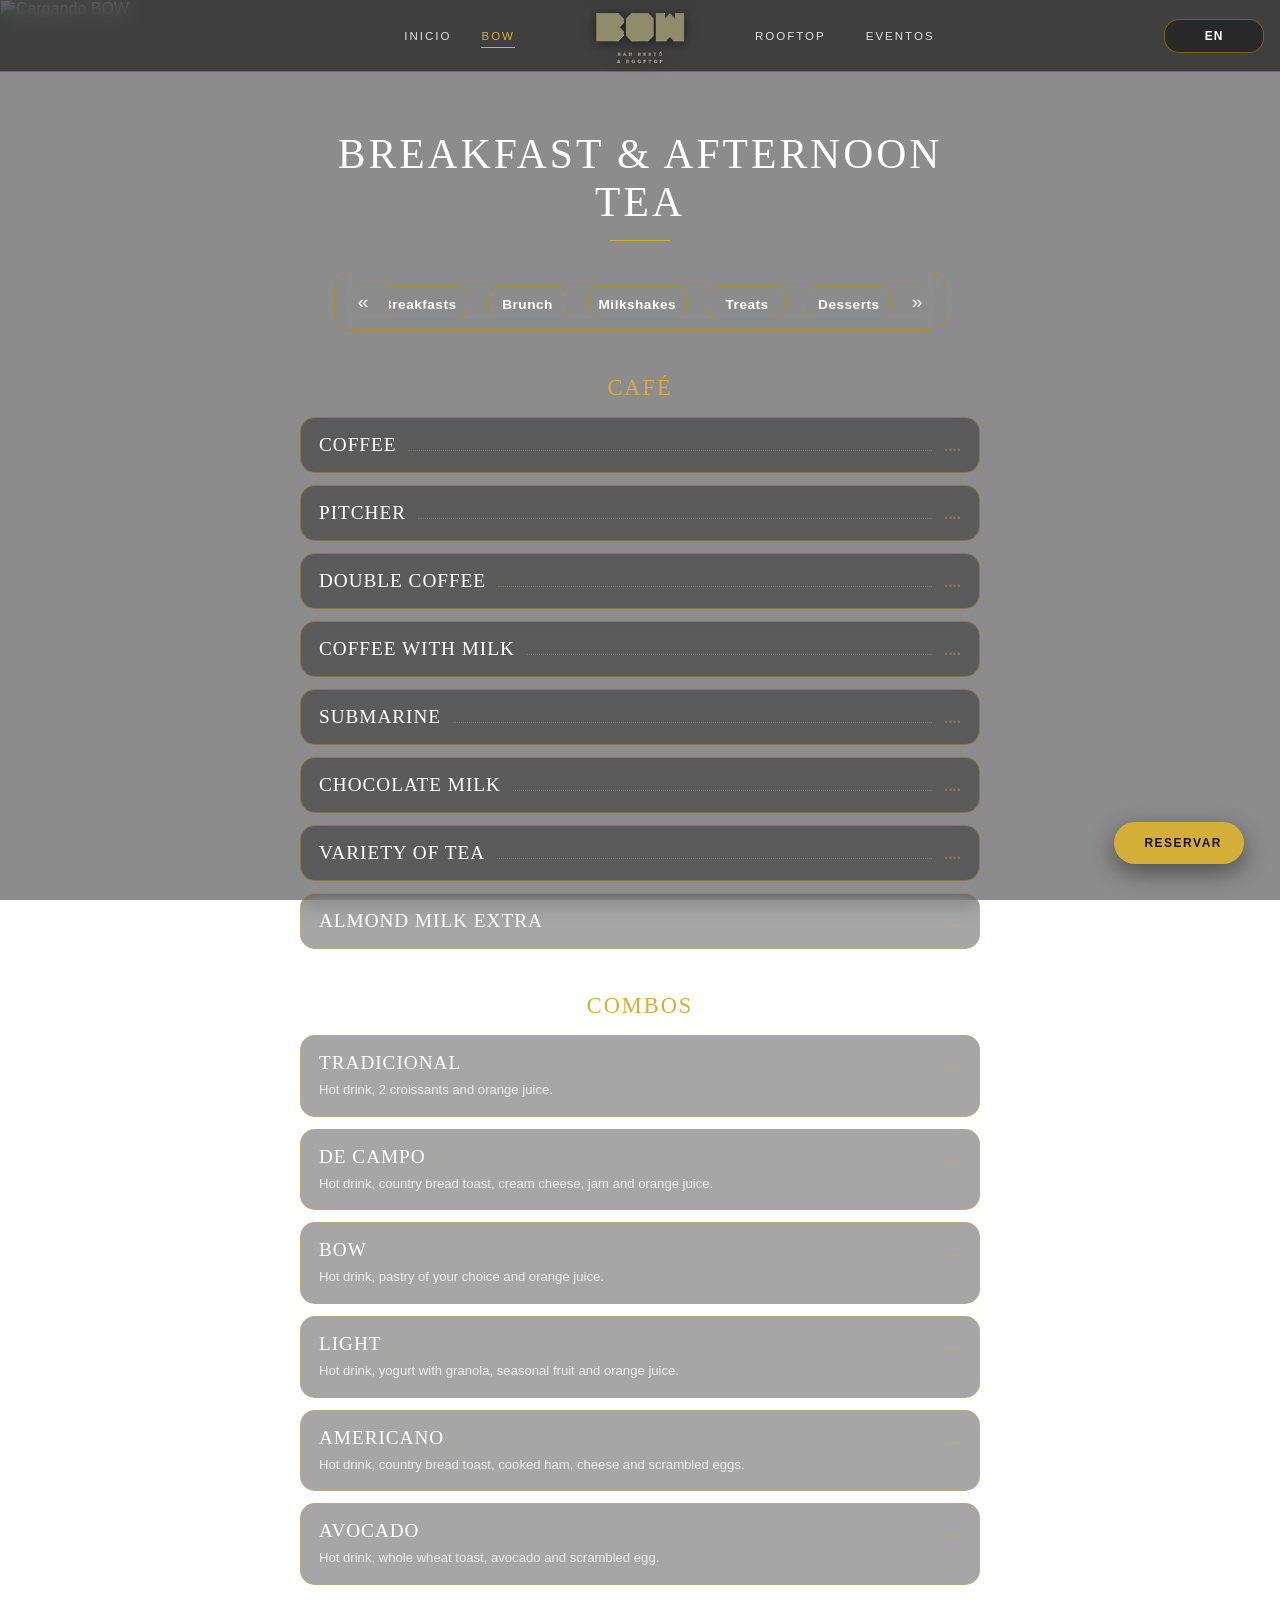
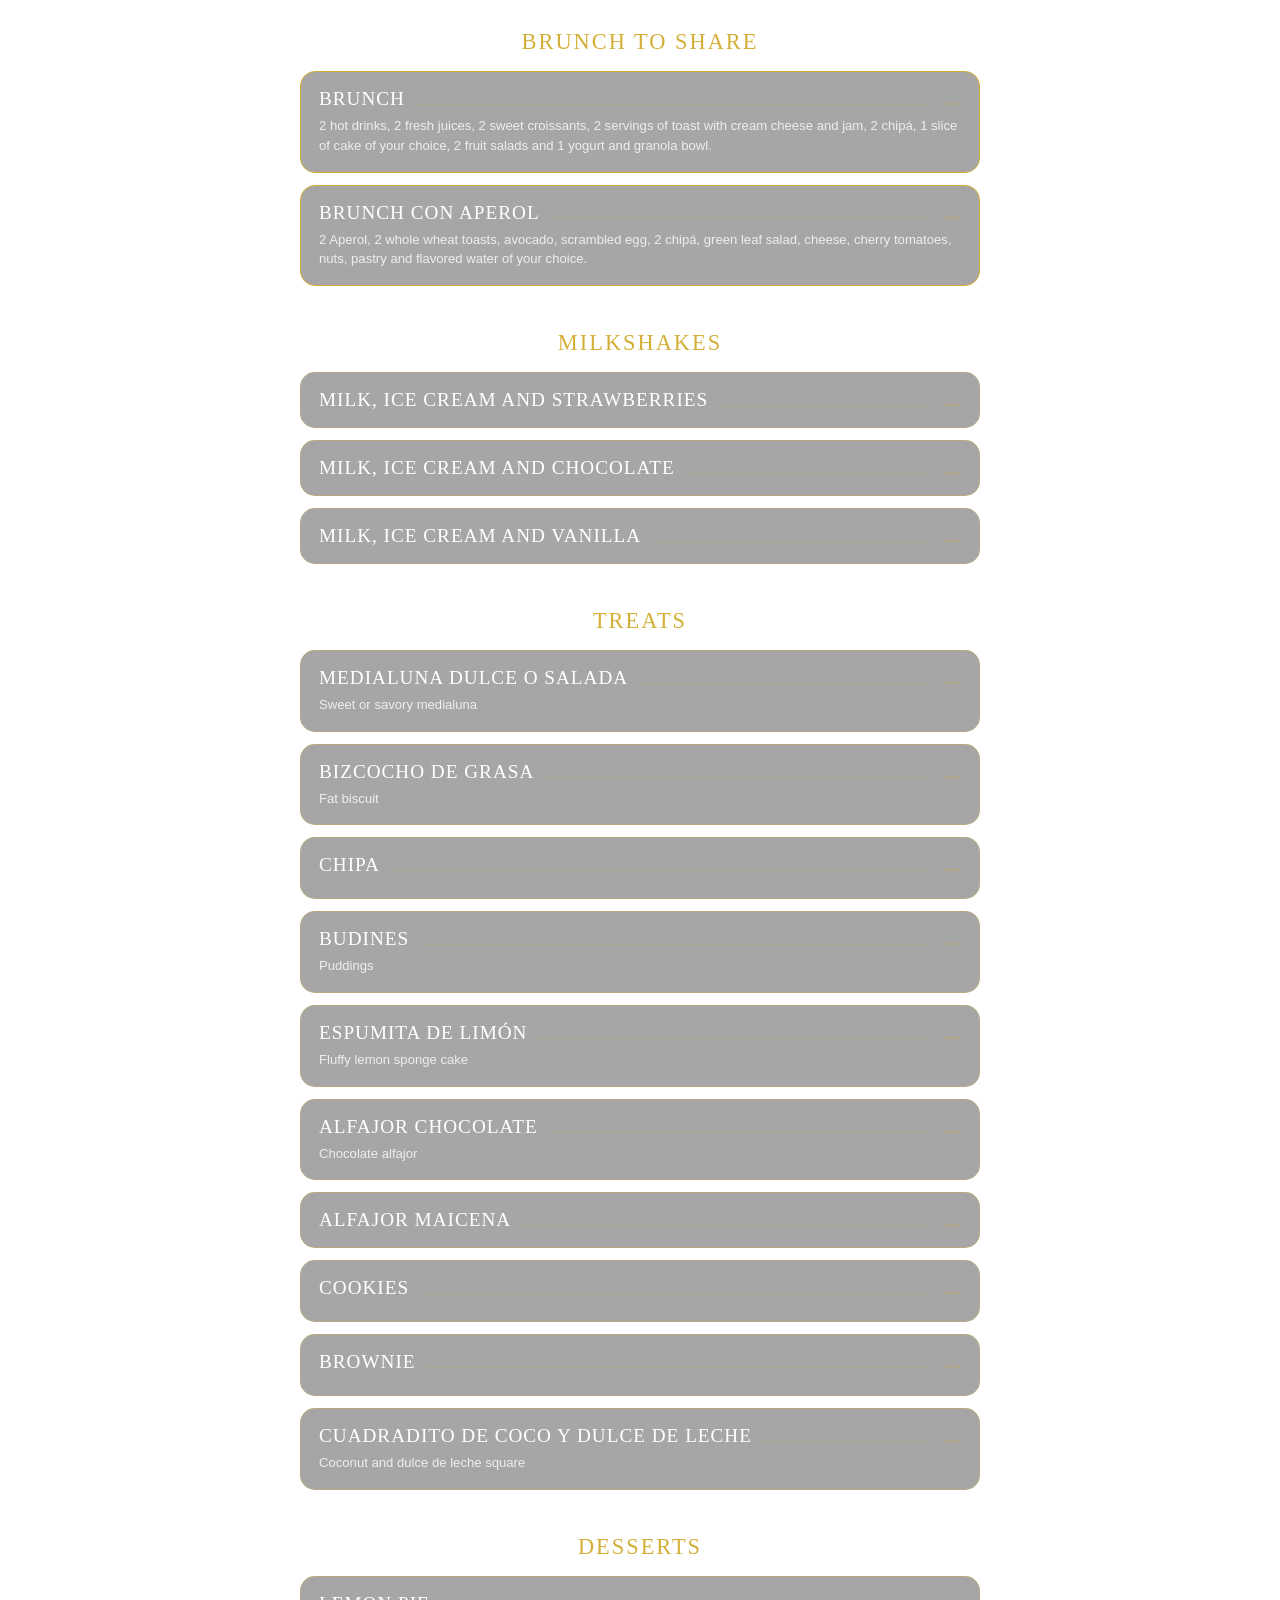
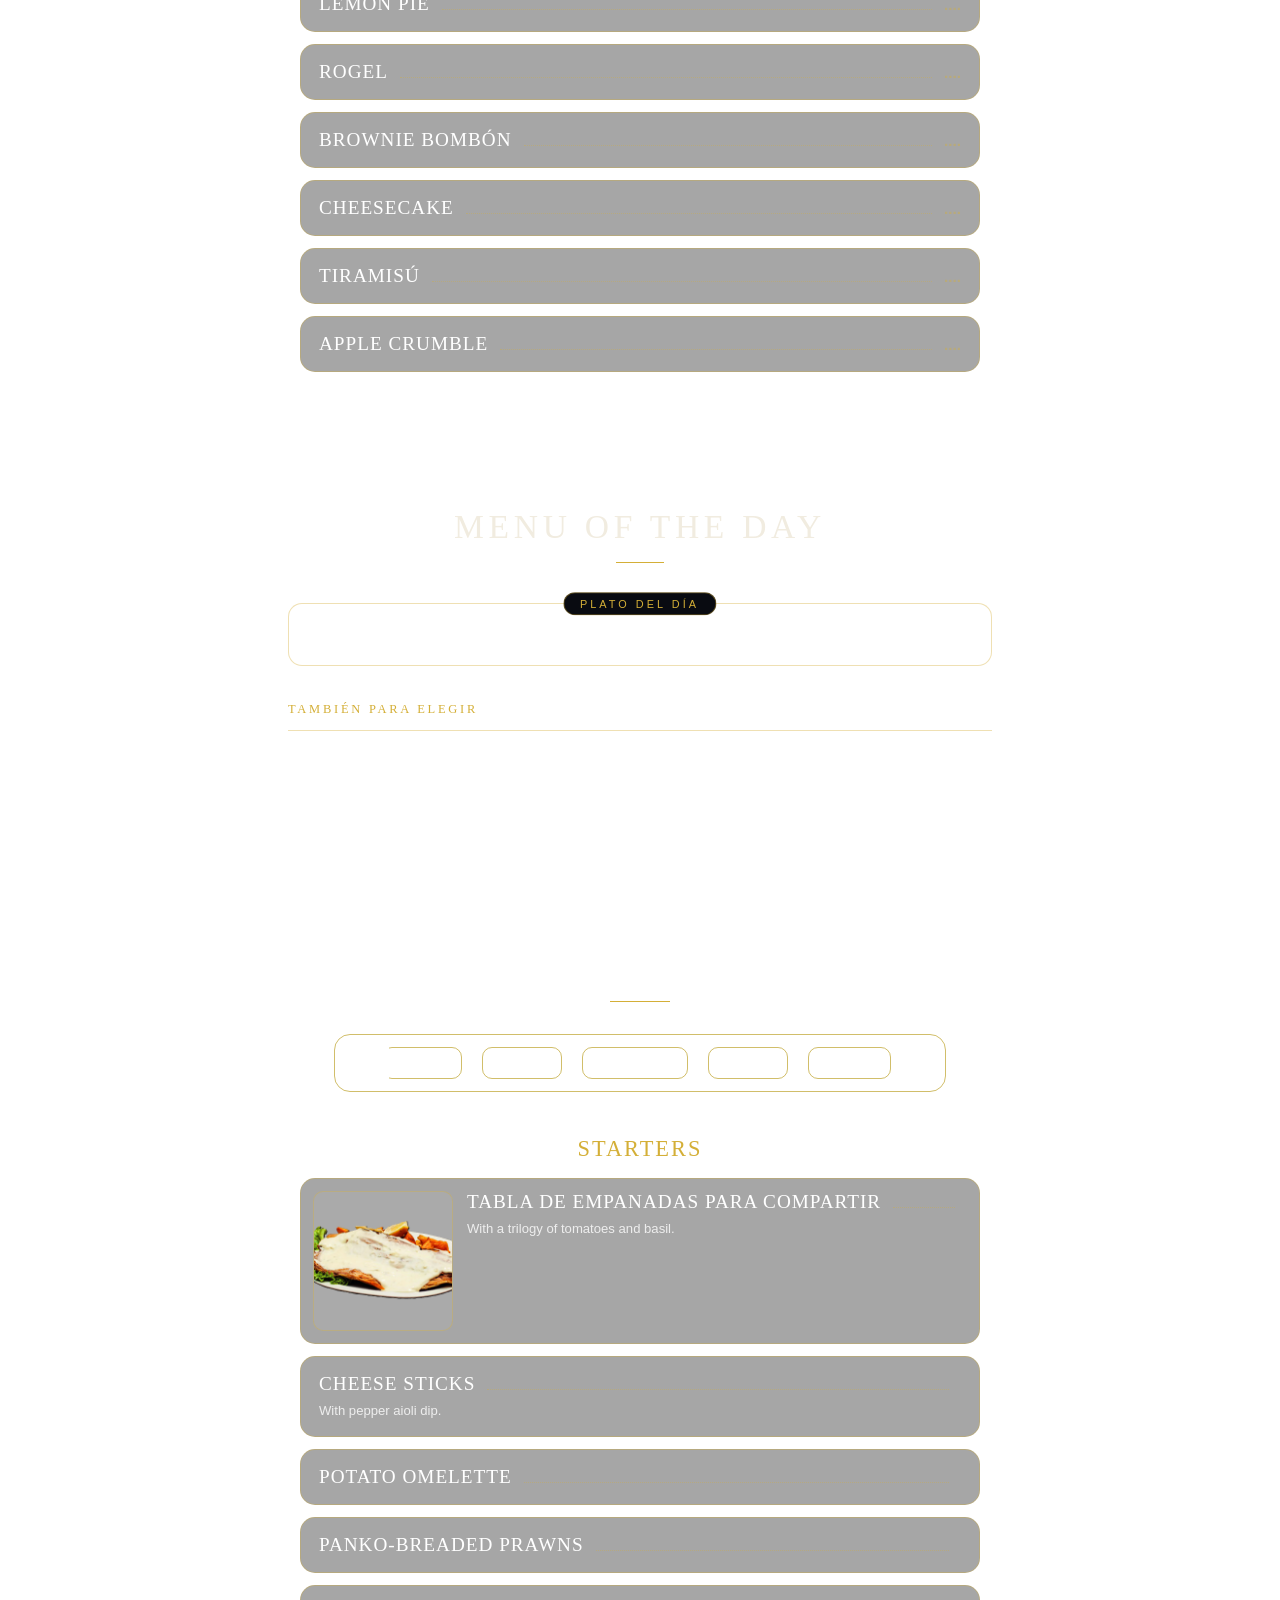
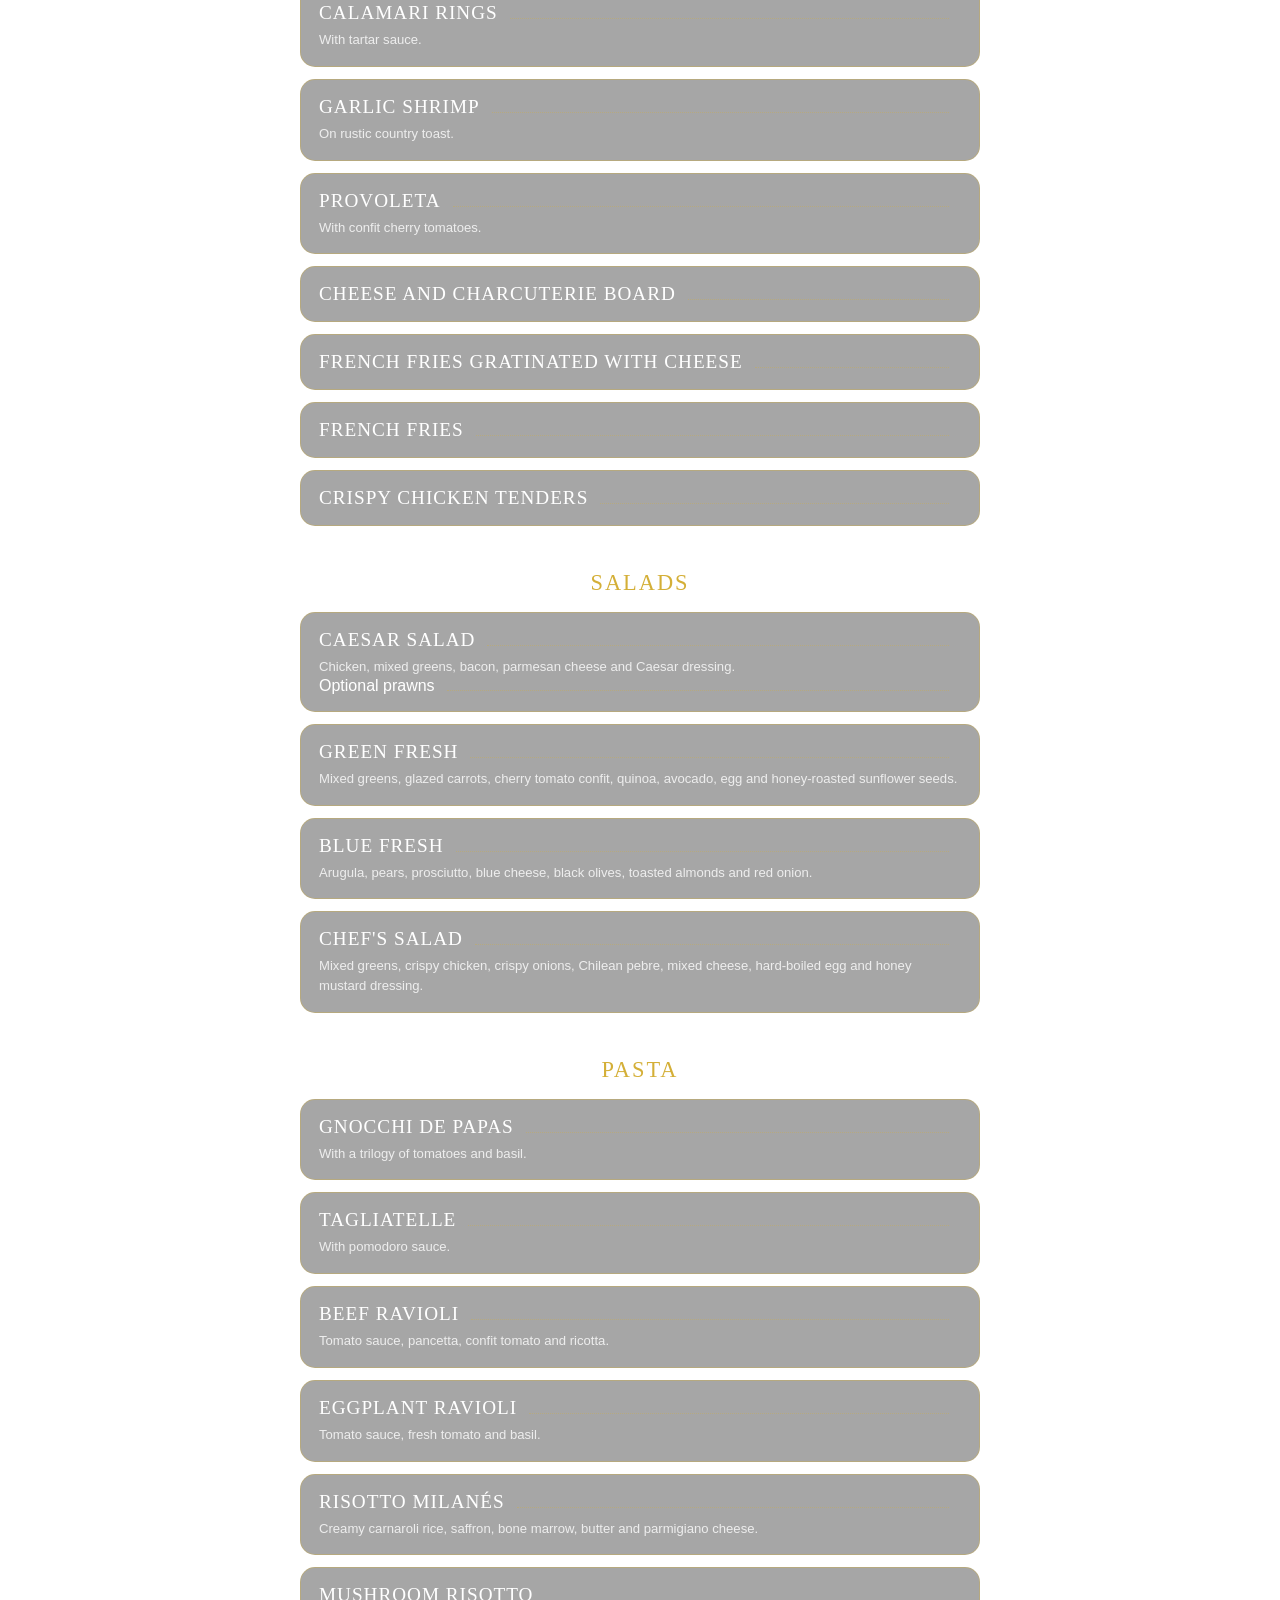
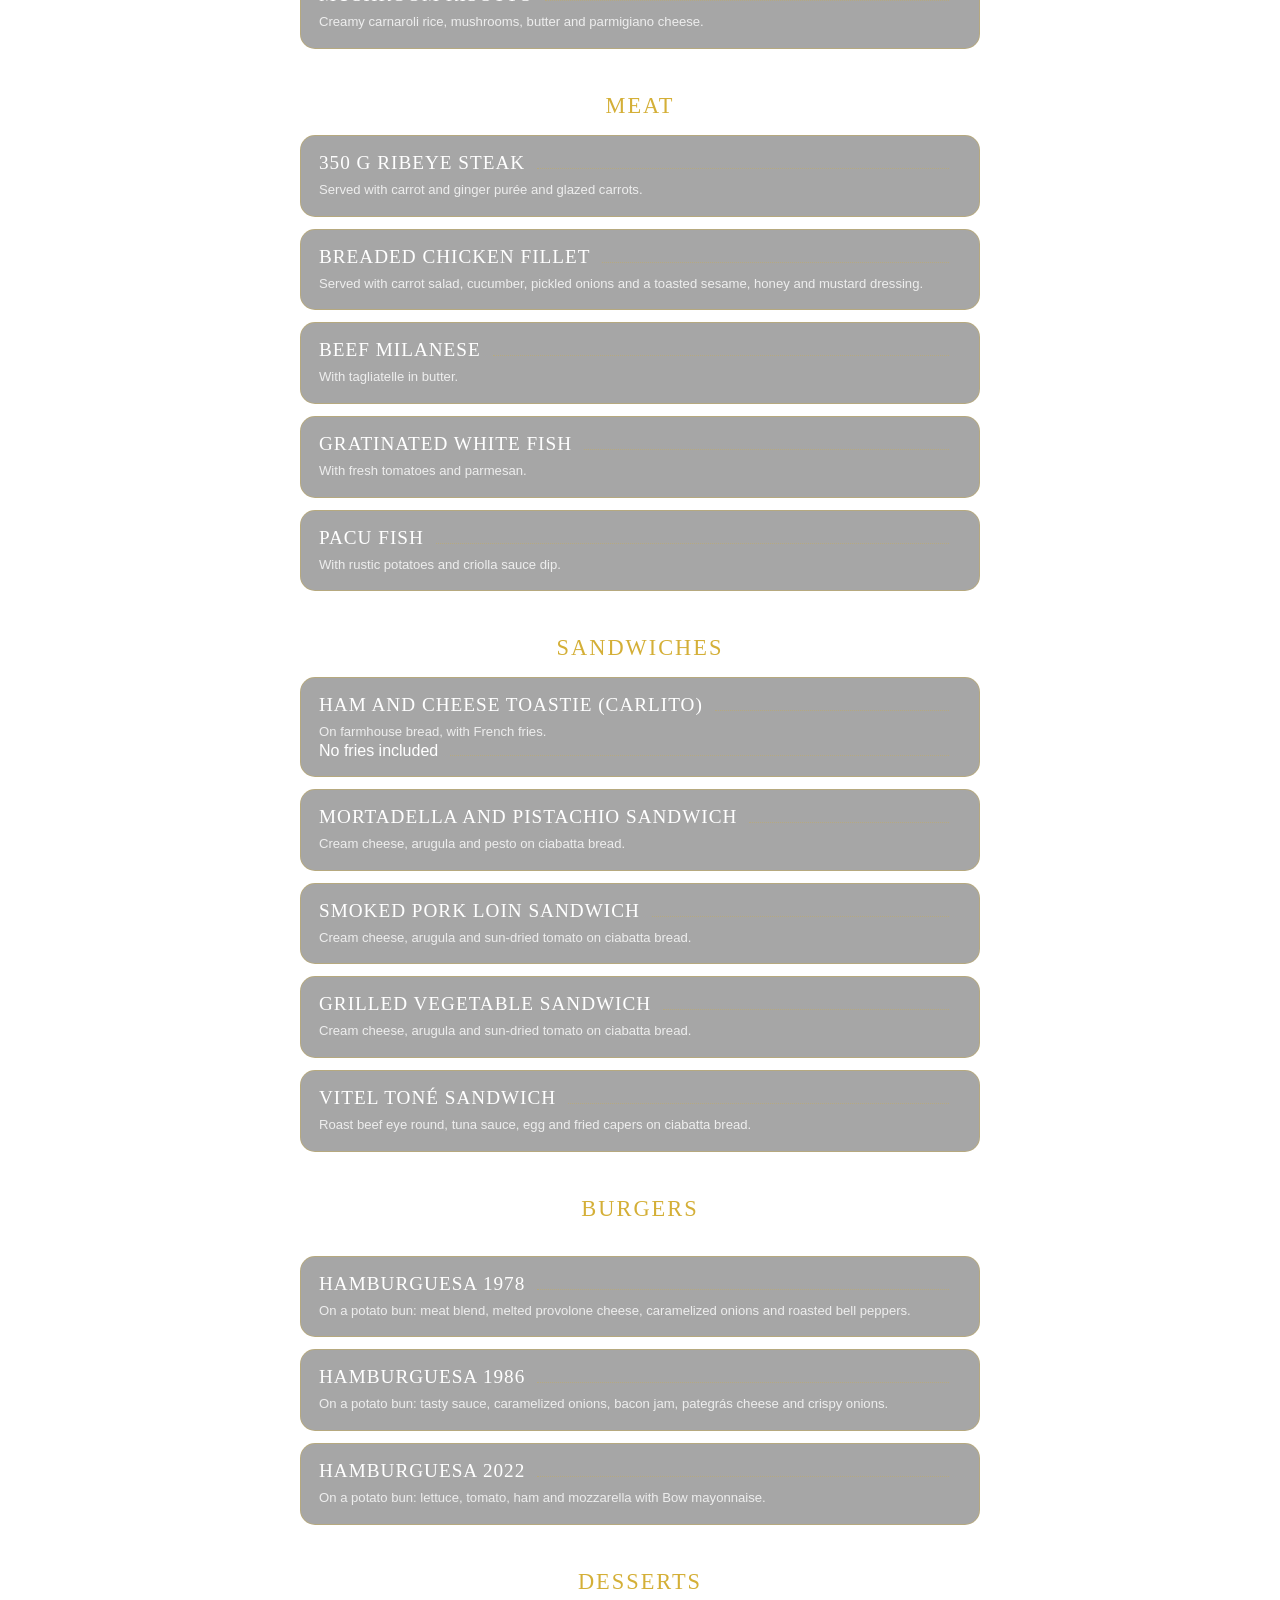
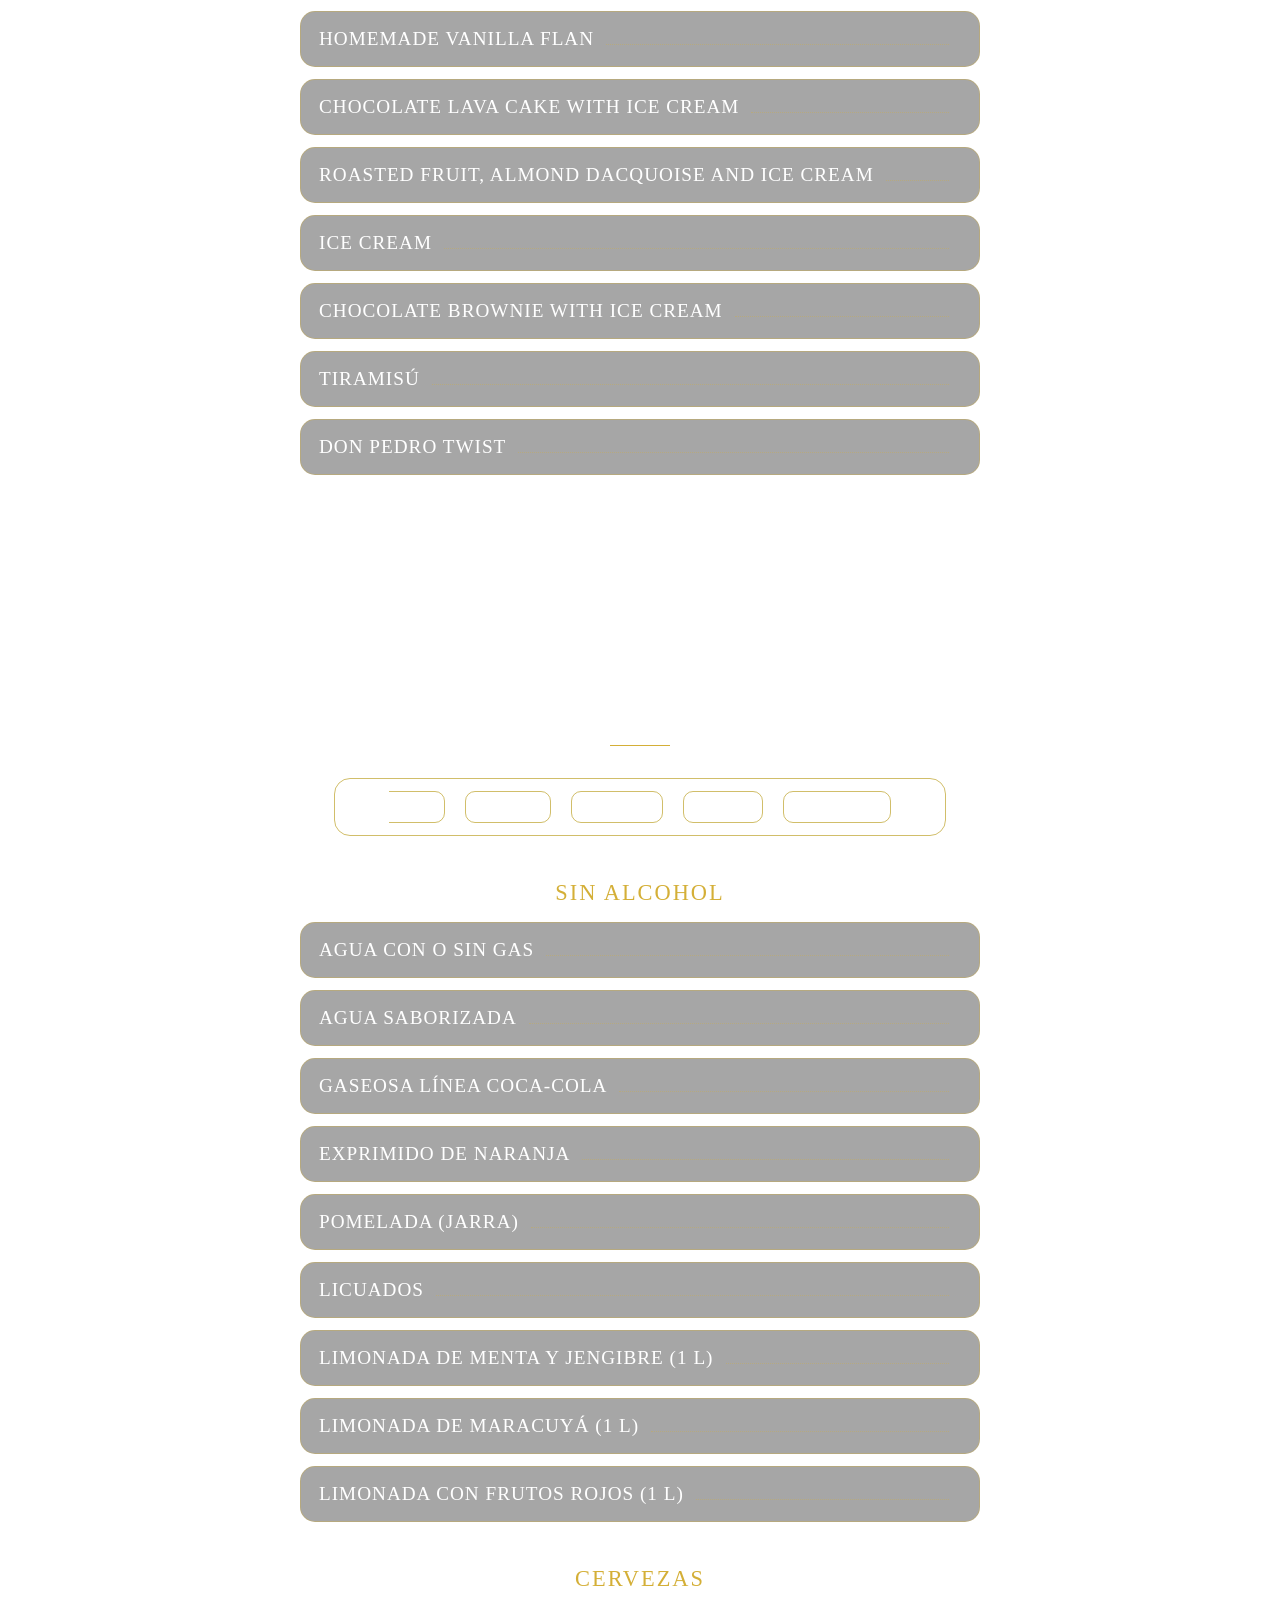
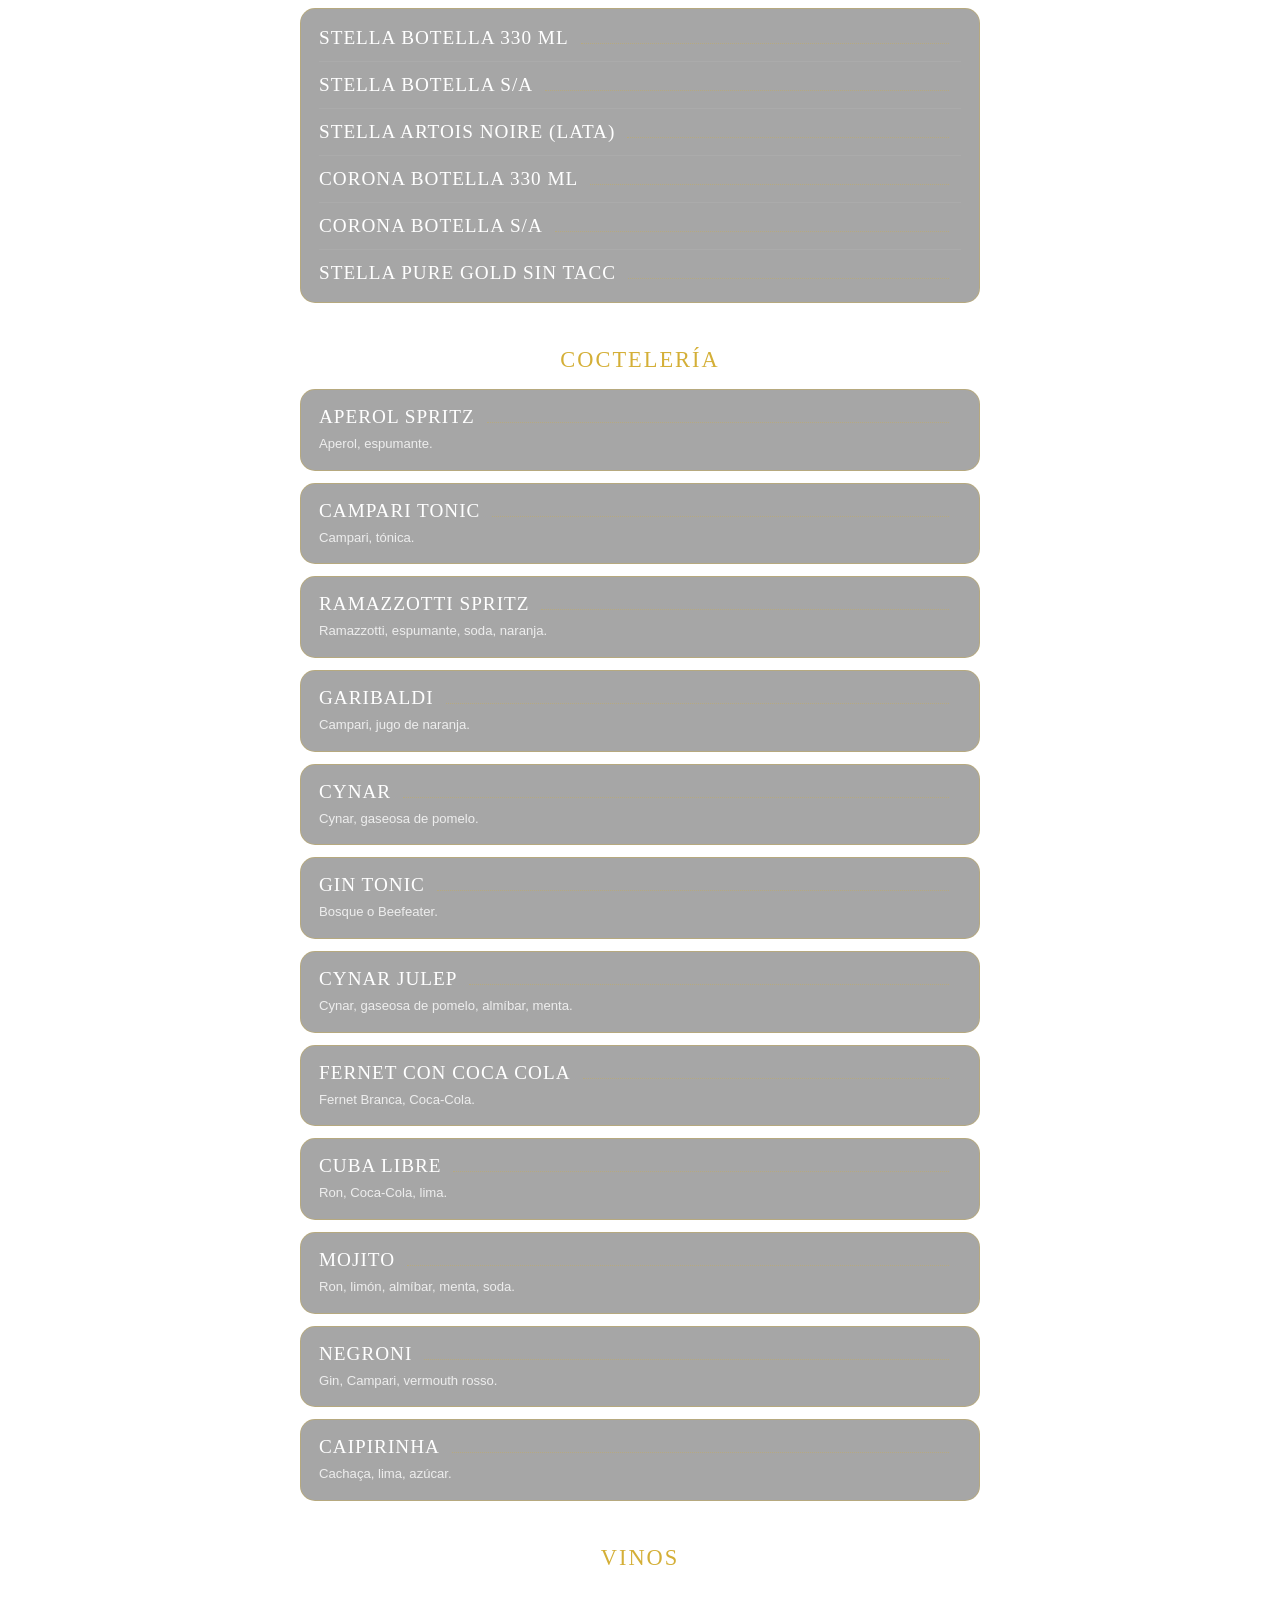
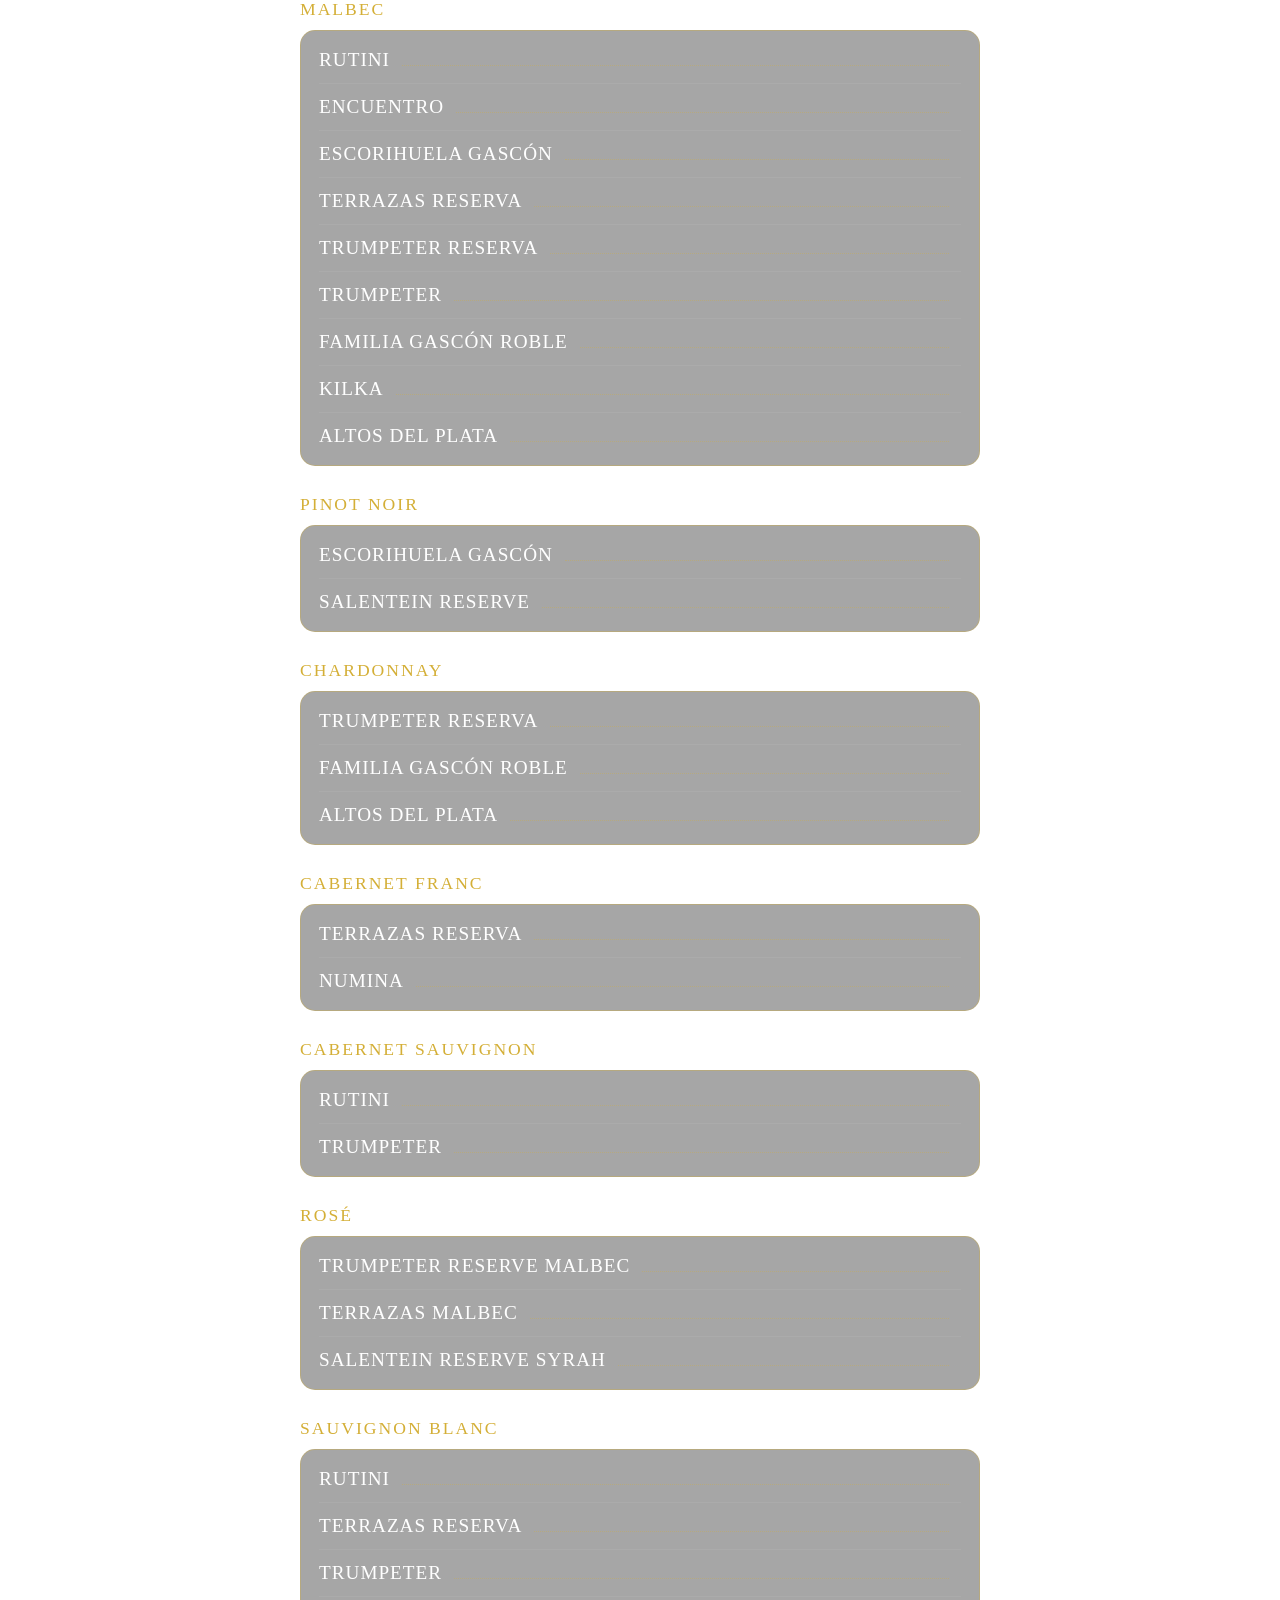
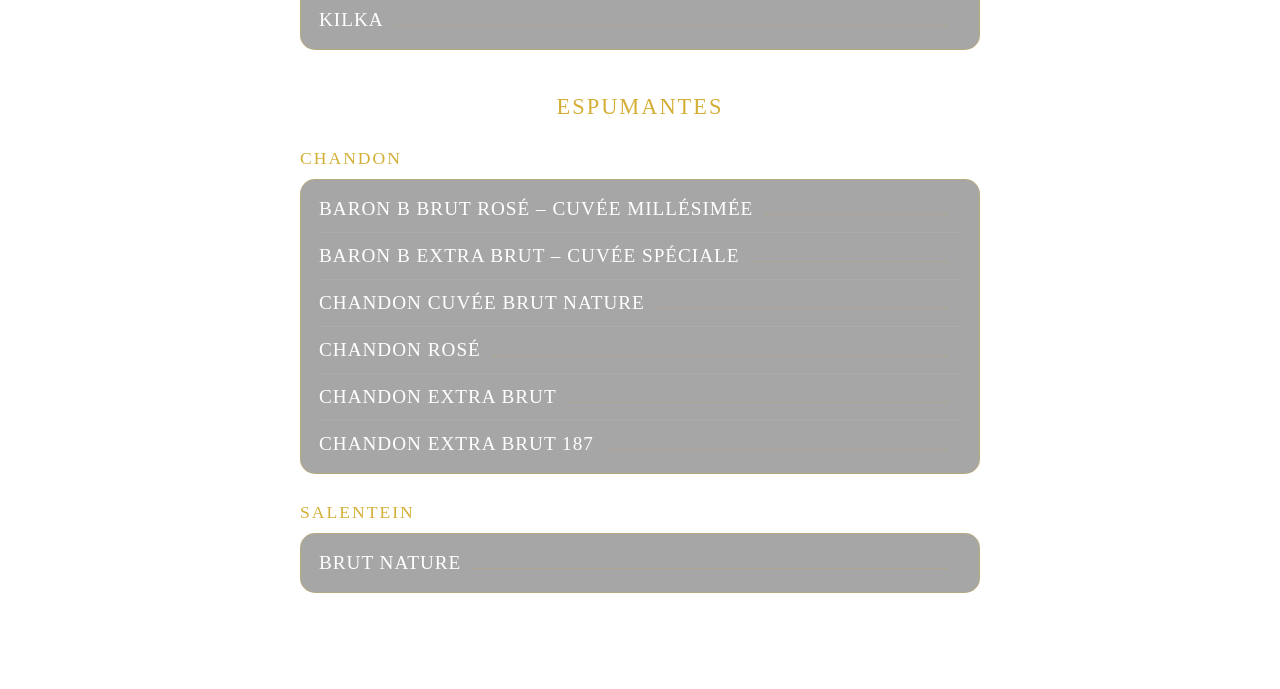
==== pag/bow.html @ ddfda770 "subiendo actualizaciones" ====
<!DOCTYPE html>
<html lang="en">

<head>
    <meta charset="UTF-8">
    <meta name="viewport" content="width=device-width, initial-scale=1.0">
    <noscript>
        <link rel="stylesheet"
            href="https://cdn.jsdelivr.net/npm/@tabler/icons-webfont@3.50.0/dist/tabler-icons.min.css">
    </noscript>
    <link rel="stylesheet" href="https://cdn.jsdelivr.net/npm/@tabler/icons-webfont@3.50.0/dist/tabler-icons.min.css"
        media="print" onload="this.media='all'">
    <link rel="stylesheet" href="../style/style.css">
    <link rel="stylesheet" href="../style/bow.css">
    <link rel="stylesheet" href="../style/index.css">
    <title>BOW</title>
</head>

<body>


    <!-- Logo de pantalla de carga -->
    <div id="loader">
        <div class="loader-wrap">
            <img src="" class="loader-logo" id="loader-principal" alt="Cargando BOW">
        </div>
    </div>

    <video id="video-teaser" autoplay muted loop playsinline class="video-background activo">

        <source src="video/teaser-mobile.mp4" media="(max-width: 768px)" type="video/mp4">
        <source src="../video/bownvideo.mp4" type="video/mp4">
    </video>


    <input type="checkbox" id="menu-toggle" class="nav__check">

    <header class="nav" id="nav">
        <label for="menu-toggle" class="nav__burger" aria-label="Menú">
            <i class="ti ti-menu-2"></i>
        </label>

        <a class="nav__logo" href="#bow">
            <img src="../img/logobow.png" alt="BOW">
        </a>

        <nav class="nav__menu">
            <ul class="nav__lista nav__lista--izq">
                <li class="nav__item">
                    <a class="nav__link" href="../index.html"><span data-i18n="inicio">Inicio</span></a>
                </li>

                <li class="nav__item nav__item--sub">
                    <input type="checkbox" id="sub-bow" class="nav__check-sub">
                    <a class="nav__link" href="#bow"><span>Bow</span></a>
                    <label for="sub-bow" class="nav__toggle" aria-label="Mostrar secciones">
                        <i class="ti ti-chevron-down"></i>
                    </label>
                    <ul class="nav__sub">
                        <li><a href="#desayuno"><span data-i18n="desayuno">Desayuno & Meriendas</span></a></li>
                        <li><a href="#bow-ejecutivo"><span data-i18n="menu_dia">Menú del día</span></a></li>
                        <li><a href="#restaurant"><span data-i18n="restaurant">Restaurant</span></a></li>
                        <li><a href="#bebidas"><span data-i18n="bebidas">Bebidas</span></a></li>
                    </ul>
                </li>
            </ul>

            <ul class="nav__lista nav__lista--der">
                <li class="nav__item nav__item--sub">
                    <input type="checkbox" id="sub-rooftop" class="nav__check-sub">
                    <a class="nav__link" href="#rooftop"><span>Rooftop</span></a>
                    <label for="sub-rooftop" class="nav__toggle" aria-label="Mostrar secciones">
                        <i class="ti ti-chevron-down"></i>
                    </label>
                    <ul class="nav__sub">
                        <li><a href="#rooftop-comida"><span data-i18n="comida">Comida</span></a></li>
                        <li><a href="#rooftop-bebida"><span data-i18n="bebida">Bebida</span></a></li>
                    </ul>
                </li>

                <li class="nav__item">
                    <a class="nav__link" href="#eventos"><span data-i18n="eventos_corto">Eventos</span></a>
                </li>
            </ul>
        </nav>

        <div class="idiomas">
            <button type="button" class="idiomas__boton" aria-expanded="false" aria-label="Idioma">
                <i class="ti ti-world"></i>
                <span id="idioma-actual">ES</span>
                <i class="ti ti-chevron-down idiomas__flecha"></i>
            </button>
            <div class="idiomas__lista">
                <button type="button" data-idioma="es">Español</button>
                <button type="button" data-idioma="en">English</button>
                <button type="button" data-idioma="pt">Português</button>
                <button type="button" data-idioma="fr">Français</button>
            </div>
        </div>
    </header>

    <label for="menu-toggle" class="nav__cierre"></label>

    <main id="bow" class="general-wrapper">
        <!-- SECCION DESYUNO MERIENDA -->
        <section class="panel" id="desayuno" aria-labelledby="desayuno-titulo">
            <div class="panel__scroll">

                <div class="panel__cabecera">
                    <h2 class="panel__titulo" id="desayuno-titulo" data-i18n="desayuno">Desayuno & Meriendas</h2>
                    <span class="panel__filete" aria-hidden="true"></span>
                </div>

                <div class="categorias-wrapper">
                    <button class="carrusel-btn" id="btn-prev">&#171;</button>
                    <div class="categorias-carrusel">
                        <a href="#bow-desayuno-cafeteria" class="categoria-card"><i class="ti ti-coffee"></i><span
                                data-i18n="cat_cafeteria">Cafetería</span></a>
                        <a href="#bow-desayuno-desayunos" class="categoria-card"><i class="ti ti-sun"></i><span
                                data-i18n="cat_desayunos">PROMOS</span></a>
                        <a href="#bow-desayuno-brunch" class="categoria-card"><i class="ti ti-glass-full"></i><span
                                data-i18n="cat_brunch">Brunch</span></a>
                        <a href="#bow-desayuno-malteadas" class="categoria-card"><i class="ti ti-milkshake"></i><span
                                data-i18n="cat_malteadas">Malteadas</span></a>
                        <a href="#bow-desayuno-complementos" class="categoria-card"><i class="ti ti-cookie"></i><span
                                data-i18n="cat_complementos">Complementos</span></a>
                        <a href="#bow-desayuno-pasteleria" class="categoria-card"><i class="ti ti-cake"></i><span
                                data-i18n="cat_pasteleria">Pastelería</span></a>
                    </div>
                    <button class="carrusel-btn" id="btn-next">&#187;</button>
                </div>

                <h3 class="carta__subtitulo" id="bow-desayuno-cafeteria" data-i18n="cat_cafeteria">Cafetería</h3>
                <ul class="carta__lista">
                    <li class="plato">
                        <div class="plato__linea">
                            <h4 class="plato__nombre" data-i18n="d_cafe">Café</h4>
                            <span class="plato__precio" id="price-cafeteria-cafe">....</span>
                        </div>
                    </li>
                    <li class="plato">
                        <div class="plato__linea">
                            <h4 class="plato__nombre" data-i18n="d_jarro">Jarro</h4>
                            <span class="plato__precio" id="price-cafeteria-jarro">....</span>
                        </div>
                    </li>
                    <li class="plato">
                        <div class="plato__linea">
                            <h4 class="plato__nombre" data-i18n="d_cafe_doble">Café doble</h4>
                            <span class="plato__precio" id="price-cafeteria-cafe-doble">....</span>
                        </div>

                    </li>
                    <li class="plato">
                        <div class="plato__linea">
                            <h4 class="plato__nombre" data-i18n="d_cafe_con_leche">Café con leche</h4>
                            <span class="plato__precio" id="price-cafeteria-cafe-con-leche">....</span>
                        </div>
                    </li>
                    <li class="plato">
                        <div class="plato__linea">
                            <h4 class="plato__nombre" data-i18n="d_submarino">Submarino</h4>
                            <span class="plato__precio" id="price-cafeteria-submarino">....</span>
                        </div>

                    </li>
                    <li class="plato">
                        <div class="plato__linea">
                            <h4 class="plato__nombre" data-i18n="d_chocolatada">Chocolatada</h4>
                            <span class="plato__precio" id="price-cafeteria-chocolatada">....</span>
                        </div>
                    </li>
                    <li class="plato">
                        <div class="plato__linea">
                            <h4 class="plato__nombre" data-i18n="d_te">Variedad de té</h4>
                            <span class="plato__precio" id="price-cafeteria-te">....</span>
                        </div>
                    </li>
                    <li class="plato">
                        <div class="plato__linea">
                            <h4 class="plato__nombre" data-i18n="d_leche_almendras">Adicional leche de almendras</h4>
                            <span class="plato__precio" id="price-cafeteria-leche-almendras">....</span>
                        </div>
                    </li>
                </ul>

                <h3 class="carta__subtitulo" id="bow-desayuno-promos" data-i18n="promos">Promos</h3>
                <ul class="carta__lista" id="bow-desayuno-desayunos">
                    <li class="plato">
                        <div class="plato__linea">
                            <h3 class="plato__nombre">Tradicional</h3>
                            <span class="plato__precio" id="price-desayunos-tradicional">....</span>
                        </div>
                        <p class="plato__desc" data-i18n="d_tradicional">Infusión, 2 medialunas y jugo de naranja.</p>
                    </li>
                    <li class="plato">
                        <div class="plato__linea">
                            <h3 class="plato__nombre">De campo</h3>
                            <span class="plato__precio" id="price-desayunos-de-campo">....</span>
                        </div>
                        <p class="plato__desc" data-i18n="d_campo">Infusión, tostadas de pan de campo, queso crema,
                            mermelada y jugo de naranja.</p>
                    </li>
                    <li class="plato">
                        <div class="plato__linea">
                            <h3 class="plato__nombre">Bow</h3>
                            <span class="plato__precio" id="price-desayunos-bow">....</span>
                        </div>
                        <p class="plato__desc" data-i18n="d_bow">Infusión, pastelería a elección y jugo de naranja.</p>
                    </li>
                    <li class="plato">
                        <div class="plato__linea">
                            <h3 class="plato__nombre">Light</h3>
                            <span class="plato__precio" id="price-desayunos-light">....</span>
                        </div>
                        <p class="plato__desc" data-i18n="d_light">Infusión, yogurt con granola, frutas de estación y
                            jugo
                            de naranja.</p>
                    </li>
                    <li class="plato">
                        <div class="plato__linea">
                            <h3 class="plato__nombre">Americano</h3>
                            <span class="plato__precio" id="price-desayunos-americano">....</span>
                        </div>
                        <p class="plato__desc" data-i18n="d_americano">Infusión, tostada de pan de campo, jamón cocido,
                            queso y huevos revueltos.</p>
                    </li>
                    <li class="plato">
                        <div class="plato__linea">
                            <h3 class="plato__nombre">Avocado</h3>
                            <span class="plato__precio" id="price-desayunos-avocado">....</span>
                        </div>
                        <p class="plato__desc" data-i18n="d_avocado">Infusión, tostada de pan integral, palta y huevo
                            revuelto.</p>
                    </li>
                </ul>

                <h3 class="carta__subtitulo" id="bow-desayuno-brunch" data-i18n="brunch">Brunch para compartir</h3>
                <ul class="carta__lista">
                    <li class="plato plato--destacado">
                        <div class="plato__linea">
                            <h4 class="plato__nombre">Brunch</h4>
                            <span class="plato__precio" id="price-brunch-clasico">....</span>
                        </div>
                        <p class="plato__desc" data-i18n="b_clasico">2 infusiones, 2 jugos naturales, 2 medialunas
                            dulces, 2
                            porciones de tostadas con queso crema y mermelada, 2 chipá, 1 porción de torta a elección, 2
                            ensaladas de frutas y 1 bowl de yogurt y granola.</p>
                    </li>
                    <li class="plato plato--destacado">
                        <div class="plato__linea">
                            <h4 class="plato__nombre">Brunch con Aperol</h4>
                            <span class="plato__precio" id="price-brunch-aperol">....</span>
                        </div>
                        <p class="plato__desc" data-i18n="b_aperol">2 Aperol, 2 tostadas integrales, palta, huevo
                            revuelto,
                            2 chipá, ensalada de hojas verdes, queso, tomates cherry, frutos secos, pastelería y agua
                            saborizada a elección.</p>
                    </li>
                </ul>

                <h3 class="carta__subtitulo" id="bow-desayuno-malteadas" data-i18n="cat_malteadas">Malteadas</h3>
                <ul class="carta__lista">
                    <li class="plato">
                        <div class="plato__linea">
                            <h4 class="plato__nombre" data-i18n="d_malteada_frutillas">Malteada de frutillas</h4>
                            <span class="plato__precio" id="price-malteadas-frutillas">....</span>
                        </div>
                    </li>
                    <li class="plato">
                        <div class="plato__linea">
                            <h4 class="plato__nombre" data-i18n="d_malteada_chocolate">Malteada de chocolate</h4>
                            <span class="plato__precio" id="price-malteadas-chocolate">....</span>
                        </div>
                    </li>
                    <li class="plato">
                        <div class="plato__linea">
                            <h4 class="plato__nombre" data-i18n="d_malteada_vainilla">Malteada de vainilla</h4>
                            <span class="plato__precio" id="price-malteadas-vainilla">....</span>
                        </div>
                    </li>
                </ul>

                <h3 class="carta__subtitulo" id="bow-desayuno-complementos" data-i18n="cat_complementos">Complementos
                </h3>
                <ul class="carta__lista">
                    <li class="plato">
                        <div class="plato__linea">
                            <h4 class="plato__nombre">Medialuna dulce o salada</h4>
                            <span class="plato__precio" id="price-complementos-medialuna">....</span>
                        </div>
                        <p class="plato__desc" data-i18n="d_medialuna"></p>
                    </li>
                    <li class="plato">
                        <div class="plato__linea">
                            <h4 class="plato__nombre">Bizcocho de grasa</h4>
                            <span class="plato__precio" id="price-complementos-bizcocho-de-grasa">....</span>
                        </div>
                        <p class="plato__desc" data-i18n="d_bizcocho"></p>
                    </li>
                    <li class="plato">
                        <div class="plato__linea">
                            <h4 class="plato__nombre">Chipa</h4>
                            <span class="plato__precio" id="price-complementos-chipa">....</span>
                        </div>
                        <p class="plato__desc" data-i18n="d_chipa"></p>
                    </li>
                    <li class="plato">
                        <div class="plato__linea">
                            <h4 class="plato__nombre">Budines</h4>
                            <span class="plato__precio" id="price-complementos-budines">....</span>
                        </div>
                        <p class="plato__desc" data-i18n="d_budines"></p>
                    </li>
                    <li class="plato">
                        <div class="plato__linea">
                            <h4 class="plato__nombre">Espumita de limón</h4>
                            <span class="plato__precio" id="price-complementos-espumita-de-limon">....</span>
                        </div>
                        <p class="plato__desc" data-i18n="d_espumita"></p>
                    </li>
                    <li class="plato">
                        <div class="plato__linea">
                            <h4 class="plato__nombre">Alfajor chocolate</h4>
                            <span class="plato__precio" id="price-complementos-alfajor-chocolate">....</span>
                        </div>
                        <p class="plato__desc" data-i18n="d_alfajor_chocolate"></p>
                    </li>
                    <li class="plato">
                        <div class="plato__linea">
                            <h4 class="plato__nombre">Alfajor maicena</h4>
                            <span class="plato__precio" id="price-complementos-alfajor-maicena">....</span>
                        </div>
                    </li>
                    <li class="plato">
                        <div class="plato__linea">
                            <h4 class="plato__nombre">Cookies</h4>
                            <span class="plato__precio" id="price-complementos-cookies">....</span>
                        </div>
                        <p class="plato__desc" data-i18n="d_cookies"></p>
                    </li>
                    <li class="plato">
                        <div class="plato__linea">
                            <h4 class="plato__nombre">Brownie</h4>
                            <span class="plato__precio" id="price-complementos-brownie">....</span>
                        </div>
                        <p class="plato__desc" data-i18n="d_brownie"></p>
                    </li>
                    <li class="plato">
                        <div class="plato__linea">
                            <h4 class="plato__nombre">Cuadradito de coco y dulce de leche</h4>
                            <span class="plato__precio" id="price-complementos-cuadradito-coco">....</span>
                        </div>
                        <p class="plato__desc" data-i18n="d_cuadradito"></p>
                    </li>
                </ul>

                <h3 class="carta__subtitulo" id="bow-desayuno-pasteleria" data-i18n="cat_pasteleria">Pastelería</h3>
                <ul class="carta__lista">
                    <li class="plato">
                        <div class="plato__linea">
                            <h4 class="plato__nombre" data-i18n="d_lemon_pie">Lemon pie</h4>
                            <span class="plato__precio" id="price-pasteleria-lemon-pie">....</span>
                        </div>

                    </li>
                    <li class="plato">
                        <div class="plato__linea">
                            <h4 class="plato__nombre" data-i18n="d_rogel">Rogel</h4>
                            <span class="plato__precio" id="price-pasteleria-rogel">....</span>
                        </div>
                    </li>
                    <li class="plato">
                        <div class="plato__linea">
                            <h4 class="plato__nombre" data-i18n="d_brownie_bombom">Brownie bombón</h4>
                            <span class="plato__precio" id="price-pasteleria-brownie-bombom">....</span>
                        </div>
                    </li>
                    <li class="plato">
                        <div class="plato__linea">
                            <h4 class="plato__nombre" data-i18n="d_cheesecake">Cheesecake</h4>
                            <span class="plato__precio" id="price-pasteleria-cheesecake">....</span>
                        </div>
                    </li>
                    <li class="plato">
                        <div class="plato__linea">
                            <h4 class="plato__nombre" data-i18n="d_tiramisu">Tiramisú</h4>
                            <span class="plato__precio" id="price-pasteleria-tiramisu">....</span>
                        </div>
                    </li>
                    <li class="plato">
                        <div class="plato__linea">
                            <h4 class="plato__nombre" data-i18n="d_crumble">Crumble de manzana</h4>
                            <span class="plato__precio" id="price-pasteleria-crumble-de-manzana">....</span>
                        </div>
                    </li>
                </ul>

            </div>
        </section>
        <section>
            <div class="ejecutivo" id="bow-ejecutivo">

                <div class="ejecutivo__cabecera">
                    <h2 class="ejecutivo__titulo" id="ej-titulo" data-i18n="menu_dia">Menú del día</h2>
                </div>

                <!-- Plato del día: lo llena pintarEjecutivo() según el día de la semana -->
                <div class="ejecutivo__destacado">
                    <span class="ejecutivo__etiqueta" data-i18n="ej_plato_dia">Plato del día</span>
                    <ul class="ejecutivo__hoy" id="ej-hoy"></ul>
                </div>

                <div class="ejecutivo__grilla">
                    <div class="ejecutivo__bloque">
                        <h3 class="ejecutivo__subtitulo" data-i18n="ej_tambien">También para elegir</h3>
                        <ul id="ej-fijos"></ul>
                    </div>

                    <div class="ejecutivo__bloque ejecutivo__bloque--veggie" id="ej-veggie-bloque">
                        <h3 class="ejecutivo__subtitulo">
                            <i class="ti ti-leaf" aria-hidden="true"></i>
                            <span data-i18n="ej_veggie">Opciones veggie</span>
                        </h3>
                        <ul id="ej-veggie"></ul>
                    </div>
                </div>

                <!-- Precios: si el precio está vacío en la planilla, la píldora se oculta sola (CSS :has) -->
                <div class="ejecutivo__precios">
                    <p class="ejecutivo__precio">
                        <i class="ti ti-armchair" aria-hidden="true"></i>
                        <span data-i18n="ej_en_bow">En Bow</span>
                        <strong class="ejecutivo__monto" id="p-ej-bow"></strong>
                    </p>
                    <p class="ejecutivo__precio">
                        <i class="ti ti-motorbike" aria-hidden="true"></i>
                        <span data-i18n="ej_delivery">Delivery</span>
                        <strong class="ejecutivo__monto" id="p-ej-delivery"></strong>
                    </p>
                </div>

            </div>
        </section>
        <section class="panel" id="restaurant" aria-labelledby="restaurant-titulo">
            <div class="panel__scroll">

                <div class="panel__cabecera">
                    <h2 class="panel__titulo" id="restaurant-titulo" data-i18n="restaurant">Restaurant</h2>
                    <span class="panel__filete" aria-hidden="true"></span>
                </div>

                <!-- Carrusel de categorías: botones por CLASE (no por id) porque Bebidas va a tener otro carrusel -->
                <div class="categorias-wrapper">
                    <button type="button" class="carrusel-btn carrusel-btn--prev" aria-label="Anterior">&#171;</button>
                    <div class="categorias-carrusel">
                        <a href="#r-entradas" class="categoria-card"><i class="ti ti-tools-kitchen-2"></i><span
                                data-i18n="sec_entradas">Entradas</span></a>
                        <a href="#r-ensaladas" class="categoria-card"><i class="ti ti-salad"></i><span
                                data-i18n="sec_ensaladas">Ensaladas</span></a>
                        <a href="#r-pastas" class="categoria-card"><i class="ti ti-bowl-spoon"></i><span
                                data-i18n="sec_pastas">Pastas</span></a>
                        <a href="#r-carnes" class="categoria-card"><i class="ti ti-meat"></i><span
                                data-i18n="sec_carnes">Carnes</span></a>
                        <a href="#r-sandwiches" class="categoria-card"><i class="ti ti-bread"></i><span
                                data-i18n="sec_sandwiches">Sandwiches</span></a>
                        <a href="#r-hamburguesas" class="categoria-card"><i class="ti ti-burger"></i><span
                                data-i18n="sec_hamburguesas">Hamburguesas</span></a>
                        <a href="#r-postres" class="categoria-card"><i class="ti ti-ice-cream"></i><span
                                data-i18n="sec_postres">Postres</span></a>
                    </div>
                    <button type="button" class="carrusel-btn carrusel-btn--next" aria-label="Siguiente">&#187;</button>
                </div>

                <h3 class="carta__subtitulo" id="r-entradas" data-i18n="sec_entradas">Entradas</h3>


                <ul class="carta__lista">
                    <li class="plato plato--foto">
                        <figure class="plato__foto">
                            <img src="../img/boga.png" alt="Gnocchi de papas con trilogía de tomates y albahaca"
                                width="400" height="400" loading="lazy" decoding="async">
                        </figure>
                        <div class="plato__cuerpo">
                            <div class="plato__linea">
                                <h4 class="plato__nombre">Tabla de empanadas para compartir</h4>
                                <span class="plato__precio" id="p-entradas-empanadas"></span>
                            </div>
                            <p class="plato__desc" data-i18n="d_pastas_gnocchi">Con trilogía de tomates y albahaca.</p>
                        </div>
                    </li>
                    <!-- <li class="plato">
                        <div class="plato__linea">
                            <h4 class="plato__nombre" data-i18n="n_entradas_empanadas">Tabla de empanadas para compartir
                            </h4>
                            <span class="plato__precio" id="p-entradas-empanadas"></span>
                        </div>
                    </li>-->
                    <li class="plato">
                        <div class="plato__linea">
                            <h4 class="plato__nombre" data-i18n="n_entradas_bastones_queso">Bastones de queso</h4>
                            <span class="plato__precio" id="p-entradas-bastones-queso"></span>
                        </div>
                        <p class="plato__desc" data-i18n="d_entradas_bastones_queso">Con dip de alioli de pimientos.</p>
                    </li>
                    <li class="plato">
                        <div class="plato__linea">
                            <h4 class="plato__nombre" data-i18n="n_entradas_tortilla_papas">Tortilla de papas</h4>
                            <span class="plato__precio" id="p-entradas-tortilla-papas"></span>
                        </div>
                    </li>
                    <li class="plato">
                        <div class="plato__linea">
                            <h4 class="plato__nombre" data-i18n="n_entradas_langostinos">Langostinos rebozados en panko
                            </h4>
                            <span class="plato__precio" id="p-entradas-langostinos"></span>
                        </div>
                    </li>
                    <li class="plato">
                        <div class="plato__linea">
                            <h4 class="plato__nombre" data-i18n="n_entradas_rabas">Rabas</h4>
                            <span class="plato__precio" id="p-entradas-rabas"></span>
                        </div>
                        <p class="plato__desc" data-i18n="d_entradas_rabas">Con salsa tártara.</p>
                    </li>
                    <li class="plato">
                        <div class="plato__linea">
                            <h4 class="plato__nombre" data-i18n="n_entradas_gambas">Gambas al ajillo</h4>
                            <span class="plato__precio" id="p-entradas-gambas"></span>
                        </div>
                        <p class="plato__desc" data-i18n="d_entradas_gambas">En tostón de campo.</p>
                    </li>
                    <li class="plato">
                        <div class="plato__linea">
                            <h4 class="plato__nombre">Provoleta</h4>
                            <span class="plato__precio" id="p-entradas-provoleta"></span>
                        </div>
                        <p class="plato__desc" data-i18n="d_entradas_provoleta">Con tomates cherry confitados.</p>
                    </li>
                    <li class="plato">
                        <div class="plato__linea">
                            <h4 class="plato__nombre" data-i18n="n_entradas_tabla_quesos">Tabla de quesos y fiambres
                            </h4>
                            <span class="plato__precio" id="p-entradas-tabla-quesos"></span>
                        </div>
                    </li>
                    <li class="plato">
                        <div class="plato__linea">
                            <h4 class="plato__nombre" data-i18n="n_entradas_papas_gratinadas">Papas fritas gratinadas
                                con
                                queso</h4>
                            <span class="plato__precio" id="p-entradas-papas-gratinadas"></span>
                        </div>
                    </li>
                    <li class="plato">
                        <div class="plato__linea">
                            <h4 class="plato__nombre" data-i18n="n_entradas_papas_clasicas">Papas fritas clásicas</h4>
                            <span class="plato__precio" id="p-entradas-papas-clasicas"></span>
                        </div>
                    </li>
                    <li class="plato">
                        <div class="plato__linea">
                            <h4 class="plato__nombre" data-i18n="n_entradas_tiritas_pollo">Tiritas de pollo crispy</h4>
                            <span class="plato__precio" id="p-entradas-tiritas-pollo"></span>
                        </div>
                    </li>
                </ul>

                <h3 class="carta__subtitulo" id="r-ensaladas" data-i18n="sec_ensaladas">Ensaladas</h3>
                <ul class="carta__lista">
                    <li class="plato">
                        <div class="plato__linea">
                            <h4 class="plato__nombre">Caesar Salad</h4>
                            <span class="plato__precio" id="p-ensaladas-caesar"></span>
                        </div>
                        <p class="plato__desc" data-i18n="d_ensaladas_caesar">Pollo, mix de verdes, panceta, queso y
                            aderezo
                            Caesar.</p>
                        <div class="plato__linea plato__extra">
                            <span class="plato__extra-nombre" data-i18n="x_ensaladas_caesar_langostinos">Opcional
                                langostinos</span>
                            <span class="plato__precio" id="p-ensaladas-caesar-langostinos"></span>
                        </div>
                    </li>
                    <li class="plato">
                        <div class="plato__linea">
                            <h4 class="plato__nombre">Green Fresh</h4>
                            <span class="plato__precio" id="p-ensaladas-green-fresh"></span>
                        </div>
                        <p class="plato__desc" data-i18n="d_ensaladas_green_fresh">Mix verde, zanahoria glaseada, cherry
                            confitado, quinoa, palta, huevo y garrapiñada de girasol.</p>
                    </li>
                    <li class="plato">
                        <div class="plato__linea">
                            <h4 class="plato__nombre">Blue Fresh</h4>
                            <span class="plato__precio" id="p-ensaladas-blue-fresh"></span>
                        </div>
                        <p class="plato__desc" data-i18n="d_ensaladas_blue_fresh">Rúcula, peras, jamón crudo, queso
                            azul,
                            aceitunas negras, almendras tostadas y cebolla morada.</p>
                    </li>
                    <li class="plato">
                        <div class="plato__linea">
                            <h4 class="plato__nombre">Chef's Salad</h4>
                            <span class="plato__precio" id="p-ensaladas-chef"></span>
                        </div>
                        <p class="plato__desc" data-i18n="d_ensaladas_chef">Mix verde, pollo crocante, cebolla crispy,
                            pebre
                            chileno, queso mixto, huevo duro y aderezo honey mustard.</p>
                    </li>
                </ul>

                <h3 class="carta__subtitulo" id="r-pastas" data-i18n="sec_pastas">Pastas</h3>
                <ul class="carta__lista">
                    <li class="plato">
                        <div class="plato__linea">
                            <h4 class="plato__nombre">Gnocchi de papas</h4>
                            <span class="plato__precio" id="p-pastas-gnocchi"></span>
                        </div>
                        <p class="plato__desc" data-i18n="d_pastas_gnocchi">Con trilogía de tomates y albahaca.</p>
                    </li>
                    <li class="plato">
                        <div class="plato__linea">
                            <h4 class="plato__nombre">Tagliatelle</h4>
                            <span class="plato__precio" id="p-pastas-tagliatelle"></span>
                        </div>
                        <p class="plato__desc" data-i18n="d_pastas_tagliatelle">Con salsa pomodoro.</p>
                    </li>
                    <li class="plato">
                        <div class="plato__linea">
                            <h4 class="plato__nombre" data-i18n="n_pastas_ravioles_ternera">Ravioles de ternera</h4>
                            <span class="plato__precio" id="p-pastas-ravioles-ternera"></span>
                        </div>
                        <p class="plato__desc" data-i18n="d_pastas_ravioles_ternera">Salsa de tomate, panceta, tomate
                            confitado y ricota.</p>
                    </li>
                    <li class="plato">
                        <div class="plato__linea">
                            <h4 class="plato__nombre" data-i18n="n_pastas_ravioles_berenjena">Ravioles de berenjena</h4>
                            <span class="plato__precio" id="p-pastas-ravioles-berenjena"></span>
                        </div>
                        <p class="plato__desc" data-i18n="d_pastas_ravioles_berenjena">Salsa de tomate, tomate fresco y
                            albahaca.</p>
                    </li>
                    <li class="plato">
                        <div class="plato__linea">
                            <h4 class="plato__nombre">Risotto milanés</h4>
                            <span class="plato__precio" id="p-pastas-risotto-milanes"></span>
                        </div>
                        <p class="plato__desc" data-i18n="d_pastas_risotto_milanes">Arroz carnaroli cremoso, azafrán,
                            tuétano, manteca y queso parmesano.</p>
                    </li>
                    <li class="plato">
                        <div class="plato__linea">
                            <h4 class="plato__nombre" data-i18n="n_pastas_risotto_hongos">Risotto de hongos</h4>
                            <span class="plato__precio" id="p-pastas-risotto-hongos"></span>
                        </div>
                        <p class="plato__desc" data-i18n="d_pastas_risotto_hongos">Arroz carnaroli cremoso, hongos,
                            manteca
                            y queso parmesano.</p>
                    </li>
                </ul>

                <h3 class="carta__subtitulo" id="r-carnes" data-i18n="sec_carnes">Carnes</h3>
                <ul class="carta__lista">
                    <li class="plato">
                        <div class="plato__linea">
                            <h4 class="plato__nombre" data-i18n="n_carnes_ojo_bife">Ojo de bife de 350 g</h4>
                            <span class="plato__precio" id="p-carnes-ojo-bife"></span>
                        </div>
                        <p class="plato__desc" data-i18n="d_carnes_ojo_bife">Acompañado de puré de zanahoria y jengibre,
                            y
                            zanahoria glaseada.</p>
                    </li>
                    <li class="plato">
                        <div class="plato__linea">
                            <h4 class="plato__nombre" data-i18n="n_carnes_suprema">Suprema</h4>
                            <span class="plato__precio" id="p-carnes-suprema"></span>
                        </div>
                        <p class="plato__desc" data-i18n="d_carnes_suprema">Acompañada de ensalada de zanahoria, pepino,
                            cebolla encurtida y aderezo de sésamo tostado, miel y mostaza.</p>
                    </li>
                    <li class="plato">
                        <div class="plato__linea">
                            <h4 class="plato__nombre" data-i18n="n_carnes_milanesa">Milanesa de ternera</h4>
                            <span class="plato__precio" id="p-carnes-milanesa"></span>
                        </div>
                        <p class="plato__desc" data-i18n="d_carnes_milanesa">Con tagliatelle a la manteca.</p>
                    </li>
                    <li class="plato">
                        <div class="plato__linea">
                            <h4 class="plato__nombre" data-i18n="n_carnes_abadejo">Abadejo gratinado</h4>
                            <span class="plato__precio" id="p-carnes-abadejo"></span>
                        </div>
                        <p class="plato__desc" data-i18n="d_carnes_abadejo">Con tomate fresco y parmesano.</p>
                    </li>
                    <li class="plato">
                        <div class="plato__linea">
                            <h4 class="plato__nombre" data-i18n="n_carnes_pacu">Pacú</h4>
                            <span class="plato__precio" id="p-carnes-pacu"></span>
                        </div>
                        <p class="plato__desc" data-i18n="d_carnes_pacu">Con papas rústicas y dip de salsa criolla.</p>
                    </li>
                </ul>

                <h3 class="carta__subtitulo" id="r-sandwiches" data-i18n="sec_sandwiches">Sandwiches</h3>
                <ul class="carta__lista">
                    <li class="plato">
                        <div class="plato__linea">
                            <h4 class="plato__nombre" data-i18n="n_sandwiches_tostado">Tostado de jamón y queso
                                (Carlito)
                            </h4>
                            <span class="plato__precio" id="p-sandwiches-tostado"></span>
                        </div>
                        <p class="plato__desc" data-i18n="d_sandwiches_tostado">En pan de campo, con papas fritas.</p>
                        <div class="plato__linea plato__extra">
                            <span class="plato__extra-nombre" data-i18n="x_sandwiches_tostado_sin_papas">Sin papas
                                fritas</span>
                            <span class="plato__precio" id="p-sandwiches-tostado-sin-papas"></span>
                        </div>
                    </li>
                    <li class="plato">
                        <div class="plato__linea">
                            <h4 class="plato__nombre" data-i18n="n_sandwiches_mortadela">Sándwich de mortadela y
                                pistachos
                            </h4>
                            <span class="plato__precio" id="p-sandwiches-mortadela"></span>
                        </div>
                        <p class="plato__desc" data-i18n="d_sandwiches_mortadela">Queso cremoso, rúcula y pesto en pan
                            de
                            ciabatta.</p>
                    </li>
                    <li class="plato">
                        <div class="plato__linea">
                            <h4 class="plato__nombre" data-i18n="n_sandwiches_lomito">Sándwich de lomito ahumado</h4>
                            <span class="plato__precio" id="p-sandwiches-lomito"></span>
                        </div>
                        <p class="plato__desc" data-i18n="d_sandwiches_lomito">Queso cremoso, rúcula y tomate seco en
                            pan de
                            ciabatta.</p>
                    </li>
                    <li class="plato">
                        <div class="plato__linea">
                            <h4 class="plato__nombre" data-i18n="n_sandwiches_vegetales">Sándwich de vegetales grillados
                            </h4>
                            <span class="plato__precio" id="p-sandwiches-vegetales"></span>
                        </div>
                        <p class="plato__desc" data-i18n="d_sandwiches_vegetales">Queso cremoso, rúcula y tomate seco en
                            pan
                            de ciabatta.</p>
                    </li>
                    <li class="plato">
                        <div class="plato__linea">
                            <h4 class="plato__nombre" data-i18n="n_sandwiches_vitel_tone">Sándwich de vitel toné</h4>
                            <span class="plato__precio" id="p-sandwiches-vitel-tone"></span>
                        </div>
                        <p class="plato__desc" data-i18n="d_sandwiches_vitel_tone">Peceto, salsa, huevo y alcaparras
                            fritas
                            en pan de ciabatta.</p>
                    </li>
                </ul>

                <h3 class="carta__subtitulo" id="r-hamburguesas" data-i18n="sec_hamburguesas">Hamburguesas</h3>
                <p class="carta__nota" data-i18n="hamb_nota">Todas acompañadas de papas fritas.</p>
                <ul class="carta__lista">
                    <li class="plato">
                        <div class="plato__linea">
                            <h4 class="plato__nombre">Hamburguesa 1978</h4>
                            <span class="plato__precio" id="p-hamburguesas-1978"></span>
                        </div>
                        <p class="plato__desc" data-i18n="d_hamburguesas_1978">En pan de papa, blend de carnes,
                            provoleta,
                            cebolla caramelizada y morrón asado.</p>
                    </li>
                    <li class="plato">
                        <div class="plato__linea">
                            <h4 class="plato__nombre">Hamburguesa 1986</h4>
                            <span class="plato__precio" id="p-hamburguesas-1986"></span>
                        </div>
                        <p class="plato__desc" data-i18n="d_hamburguesas_1986">En pan de papa, salsa tasty, cebolla
                            caramelizada, mermelada de panceta, queso pategrás y cebolla crispy.</p>
                    </li>
                    <li class="plato">
                        <div class="plato__linea">
                            <h4 class="plato__nombre">Hamburguesa 2022</h4>
                            <span class="plato__precio" id="p-hamburguesas-2022"></span>
                        </div>
                        <p class="plato__desc" data-i18n="d_hamburguesas_2022">En pan de papa, lechuga, tomate, jamón y
                            muzzarella con mayonesa Bow.</p>
                    </li>
                </ul>


                <h3 class="carta__subtitulo" id="r-postres" data-i18n="sec_postres">Postres</h3>
                <ul class="carta__lista">
                    <li class="plato">
                        <div class="plato__linea">
                            <h4 class="plato__nombre" data-i18n="n_postres_flan">Flan casero de vainilla</h4>
                            <span class="plato__precio" id="p-postres-flan"></span>
                        </div>
                    </li>
                    <li class="plato">
                        <div class="plato__linea">
                            <h4 class="plato__nombre" data-i18n="n_postres_volcan">Volcán de chocolate con helado</h4>
                            <span class="plato__precio" id="p-postres-volcan"></span>
                        </div>
                    </li>
                    <li class="plato">
                        <div class="plato__linea">
                            <h4 class="plato__nombre" data-i18n="n_postres_fruta_asada">Fruta asada, dacquoise de
                                almendras
                                y helado</h4>
                            <span class="plato__precio" id="p-postres-fruta-asada"></span>
                        </div>
                    </li>
                    <li class="plato">
                        <div class="plato__linea">
                            <h4 class="plato__nombre" data-i18n="n_postres_helados">Helados</h4>
                            <span class="plato__precio" id="p-postres-helados"></span>
                        </div>
                    </li>
                    <li class="plato">
                        <div class="plato__linea">
                            <h4 class="plato__nombre" data-i18n="n_postres_brownie">Brownie con helado</h4>
                            <span class="plato__precio" id="p-postres-brownie"></span>
                        </div>
                    </li>
                    <li class="plato">
                        <div class="plato__linea">
                            <h4 class="plato__nombre">Tiramisú</h4>
                            <span class="plato__precio" id="p-postres-tiramisu"></span>
                        </div>
                    </li>
                    <li class="plato">
                        <div class="plato__linea">
                            <h4 class="plato__nombre" data-i18n="n_postres_don_pedro">Reversión de Don Pedro</h4>
                            <span class="plato__precio" id="p-postres-don-pedro"></span>
                        </div>
                    </li>
                </ul>

            </div>
        </section>

        <!--
  VARIANTE CON FOTO: para un plato con foto, reemplazá su <li class="plato"> por esto
  (el id del precio y los data-i18n se mantienen igual).

  <li class="plato plato--foto">
    <figure class="plato__foto">
      <img src="img/carta/gnocchi.webp" alt="Gnocchi de papas con trilogía de tomates y albahaca"
           width="400" height="400" loading="lazy" decoding="async">
    </figure>
    <div class="plato__cuerpo">
      <div class="plato__linea">
        <h4 class="plato__nombre">Gnocchi de papas</h4>
        <span class="plato__precio" id="p-pastas-gnocchi"></span>
      </div>
      <p class="plato__desc" data-i18n="d_pastas_gnocchi">Con trilogía de tomates y albahaca.</p>
    </div>
  </li>
-->

        <section class="panel" id="bebidas" aria-labelledby="bebidas-titulo">
            <div class="panel__scroll">

                <header class="panel__cabecera">
                    <h2 class="panel__titulo" id="bebidas-titulo" data-i18n="bebidas">Bebidas</h2>
                    <span class="panel__filete" aria-hidden="true"></span>
                </header>

                <div class="categorias-wrapper">
                    <button type="button" class="carrusel-btn" aria-label="Anterior">&#171;</button>
                    <div class="categorias-carrusel">
                        <a href="#b-sinalcohol" class="categoria-card"><i class="ti ti-lemon"></i><span
                                data-i18n="sec_sinalcohol">Sin alcohol</span></a>
                        <a href="#b-cervezas" class="categoria-card"><i class="ti ti-beer"></i><span
                                data-i18n="sec_cervezas">Cervezas</span></a>
                        <a href="#b-cocteleria" class="categoria-card"><i class="ti ti-glass-cocktail"></i><span
                                data-i18n="sec_cocteleria">Coctelería</span></a>
                        <a href="#b-vinos" class="categoria-card"><i class="ti ti-glass-full"></i><span
                                data-i18n="sec_vinos">Vinos</span></a>
                        <a href="#b-espumantes" class="categoria-card"><i class="ti ti-bottle"></i><span
                                data-i18n="sec_espumantes">Espumantes</span></a>
                    </div>
                    <button type="button" class="carrusel-btn" aria-label="Siguiente">&#187;</button>
                </div>

                <h3 class="carta__subtitulo" id="b-sinalcohol" data-i18n="sec_sinalcohol">Sin alcohol</h3>
                <ul class="carta__lista">
                    <li class="plato">
                        <div class="plato__linea">
                            <h4 class="plato__nombre" data-i18n="n_sinalcohol_agua">Agua con o sin gas</h4>
                            <span class="plato__precio" id="p-sinalcohol-agua"></span>
                        </div>
                    </li>
                    <li class="plato">
                        <div class="plato__linea">
                            <h4 class="plato__nombre" data-i18n="n_sinalcohol_agua_saborizada">Agua saborizada</h4>
                            <span class="plato__precio" id="p-sinalcohol-agua-saborizada"></span>
                        </div>
                    </li>
                    <li class="plato">
                        <div class="plato__linea">
                            <h4 class="plato__nombre" data-i18n="n_sinalcohol_gaseosa">Gaseosa línea Coca-Cola</h4>
                            <span class="plato__precio" id="p-sinalcohol-gaseosa"></span>
                        </div>
                    </li>
                    <li class="plato">
                        <div class="plato__linea">
                            <h4 class="plato__nombre" data-i18n="n_sinalcohol_exprimido">Exprimido de naranja</h4>
                            <span class="plato__precio" id="p-sinalcohol-exprimido"></span>
                        </div>
                    </li>
                    <li class="plato">
                        <div class="plato__linea">
                            <h4 class="plato__nombre" data-i18n="n_sinalcohol_pomelada">Pomelada (jarra)</h4>
                            <span class="plato__precio" id="p-sinalcohol-pomelada"></span>
                        </div>
                    </li>
                    <li class="plato">
                        <div class="plato__linea">
                            <h4 class="plato__nombre" data-i18n="n_sinalcohol_licuados">Licuados</h4>
                            <span class="plato__precio" id="p-sinalcohol-licuados"></span>
                        </div>
                    </li>
                    <li class="plato">
                        <div class="plato__linea">
                            <h4 class="plato__nombre" data-i18n="n_sinalcohol_limonada_menta">Limonada de menta y
                                jengibre
                                (1 L)</h4>
                            <span class="plato__precio" id="p-sinalcohol-limonada-menta"></span>
                        </div>
                    </li>
                    <li class="plato">
                        <div class="plato__linea">
                            <h4 class="plato__nombre" data-i18n="n_sinalcohol_limonada_maracuya">Limonada de maracuyá (1
                                L)
                            </h4>
                            <span class="plato__precio" id="p-sinalcohol-limonada-maracuya"></span>
                        </div>
                    </li>
                    <li class="plato">
                        <div class="plato__linea">
                            <h4 class="plato__nombre" data-i18n="n_sinalcohol_limonada_frutos_rojos">Limonada con frutos
                                rojos (1 L)</h4>
                            <span class="plato__precio" id="p-sinalcohol-limonada-frutos-rojos"></span>
                        </div>
                    </li>
                </ul>

                <h3 class="carta__subtitulo" id="b-cervezas" data-i18n="sec_cervezas">Cervezas</h3>
                <ul class="carta__bloque">
                    <li class="fila">
                        <div class="plato__linea">
                            <h4 class="plato__nombre" data-i18n="n_cervezas_stella_330">Stella botella 330 ml</h4><span
                                class="plato__precio" id="p-cervezas-stella-330"></span>
                        </div>
                    </li>
                    <li class="fila">
                        <div class="plato__linea">
                            <h4 class="plato__nombre" data-i18n="n_cervezas_stella_sa">Stella botella s/a</h4><span
                                class="plato__precio" id="p-cervezas-stella-sa"></span>
                        </div>
                    </li>
                    <li class="fila">
                        <div class="plato__linea">
                            <h4 class="plato__nombre" data-i18n="n_cervezas_stella_noire">Stella Artois Noire (lata)
                            </h4>
                            <span class="plato__precio" id="p-cervezas-stella-noire"></span>
                        </div>
                    </li>
                    <li class="fila">
                        <div class="plato__linea">
                            <h4 class="plato__nombre" data-i18n="n_cervezas_corona_330">Corona botella 330 ml</h4><span
                                class="plato__precio" id="p-cervezas-corona-330"></span>
                        </div>
                    </li>
                    <li class="fila">
                        <div class="plato__linea">
                            <h4 class="plato__nombre" data-i18n="n_cervezas_corona_sa">Corona botella s/a</h4><span
                                class="plato__precio" id="p-cervezas-corona-sa"></span>
                        </div>
                    </li>
                    <li class="fila">
                        <div class="plato__linea">
                            <h4 class="plato__nombre" data-i18n="n_cervezas_stella_pure_gold">Stella Pure Gold sin TACC
                            </h4>
                            <span class="plato__precio" id="p-cervezas-stella-pure-gold"></span>
                        </div>
                    </li>
                </ul>

                <h3 class="carta__subtitulo" id="b-cocteleria" data-i18n="sec_cocteleria">Coctelería</h3>
                <ul class="carta__lista">
                    <li class="plato">
                        <div class="plato__linea">
                            <h4 class="plato__nombre">Aperol Spritz</h4>
                            <span class="plato__precio" id="p-cocteleria-aperol-spritz"></span>
                        </div>
                        <p class="plato__desc" data-i18n="d_cocteleria_aperol_spritz">Aperol, espumante.</p>
                    </li>
                    <li class="plato">
                        <div class="plato__linea">
                            <h4 class="plato__nombre">Campari Tonic</h4>
                            <span class="plato__precio" id="p-cocteleria-campari-tonic"></span>
                        </div>
                        <p class="plato__desc" data-i18n="d_cocteleria_campari_tonic">Campari, tónica.</p>
                    </li>
                    <li class="plato">
                        <div class="plato__linea">
                            <h4 class="plato__nombre">Ramazzotti Spritz</h4>
                            <span class="plato__precio" id="p-cocteleria-ramazzotti-spritz"></span>
                        </div>
                        <p class="plato__desc" data-i18n="d_cocteleria_ramazzotti_spritz">Ramazzotti, espumante, soda,
                            naranja.</p>
                    </li>
                    <li class="plato">
                        <div class="plato__linea">
                            <h4 class="plato__nombre">Garibaldi</h4>
                            <span class="plato__precio" id="p-cocteleria-garibaldi"></span>
                        </div>
                        <p class="plato__desc" data-i18n="d_cocteleria_garibaldi">Campari, jugo de naranja.</p>
                    </li>
                    <li class="plato">
                        <div class="plato__linea">
                            <h4 class="plato__nombre">Cynar</h4>
                            <span class="plato__precio" id="p-cocteleria-cynar"></span>
                        </div>
                        <p class="plato__desc" data-i18n="d_cocteleria_cynar">Cynar, gaseosa de pomelo.</p>
                    <li class="plato">
                        <div class="plato__linea">
                            <h4 class="plato__nombre">Gin Tonic</h4>
                            <span class="plato__precio" id="p-cocteleria-gin-tonic"></span>
                        </div>
                        <p class="plato__desc" data-i18n="d_cocteleria_gin_tonic">Bosque o Beefeater.</p>
                    </li>
                    <li class="plato">
                        <div class="plato__linea">
                            <h4 class="plato__nombre">Cynar Julep</h4>
                            <span class="plato__precio" id="p-cocteleria-cynar-julep"></span>
                        </div>
                        <p class="plato__desc" data-i18n="d_cocteleria_cynar_julep">Cynar, gaseosa de pomelo, almíbar,
                            menta.</p>
                    </li>
                    <li class="plato">
                        <div class="plato__linea">
                            <h4 class="plato__nombre">Fernet con Coca Cola</h4>
                            <span class="plato__precio" id="p-cocteleria-fernet-coca"></span>
                        </div>
                        <p class="plato__desc" data-i18n="d_cocteleria_fernet_coca">Fernet Branca, Coca-Cola.</p>
                    </li>
                    <li class="plato">
                        <div class="plato__linea">
                            <h4 class="plato__nombre">Cuba Libre</h4>
                            <span class="plato__precio" id="p-cocteleria-cuba-libre"></span>
                        </div>
                        <p class="plato__desc" data-i18n="d_cocteleria_cuba_libre">Ron, Coca-Cola, lima.</p>
                    </li>
                    <li class="plato">
                        <div class="plato__linea">
                            <h4 class="plato__nombre">Mojito</h4>
                            <span class="plato__precio" id="p-cocteleria-mojito"></span>
                        </div>
                        <p class="plato__desc" data-i18n="d_cocteleria_mojito">Ron, limón, almíbar, menta, soda.</p>
                    </li>
                    <li class="plato">
                        <div class="plato__linea">
                            <h4 class="plato__nombre">Negroni</h4>
                            <span class="plato__precio" id="p-cocteleria-negroni"></span>
                        </div>
                        <p class="plato__desc" data-i18n="d_cocteleria_negroni">Gin, Campari, vermouth rosso.</p>
                    </li>
                    <li class="plato">
                        <div class="plato__linea">
                            <h4 class="plato__nombre">Caipirinha</h4>
                            <span class="plato__precio" id="p-cocteleria-caipirinha"></span>
                        </div>
                        <p class="plato__desc" data-i18n="d_cocteleria_caipirinha">Cachaça, lima, azúcar.</p>
                    </li>
                </ul>

                <h3 class="carta__subtitulo" id="b-vinos" data-i18n="sec_vinos">Vinos</h3>
                <h4 class="carta__grupo">Malbec</h4>
                <ul class="carta__bloque">
                    <li class="fila">
                        <div class="plato__linea"><span class="plato__nombre">Rutini</span><span class="plato__precio"
                                id="p-vinos-malbec-rutini"></span></div>
                    </li>
                    <li class="fila">
                        <div class="plato__linea"><span class="plato__nombre">Encuentro</span><span
                                class="plato__precio" id="p-vinos-malbec-encuentro"></span></div>
                    </li>
                    <li class="fila">
                        <div class="plato__linea"><span class="plato__nombre">Escorihuela Gascón</span><span
                                class="plato__precio" id="p-vinos-malbec-escorihuela-gascon"></span></div>
                    </li>
                    <li class="fila">
                        <div class="plato__linea"><span class="plato__nombre">Terrazas Reserva</span><span
                                class="plato__precio" id="p-vinos-malbec-terrazas-reserva"></span></div>
                    </li>
                    <li class="fila">
                        <div class="plato__linea"><span class="plato__nombre">Trumpeter Reserva</span><span
                                class="plato__precio" id="p-vinos-malbec-trumpeter-reserva"></span></div>
                    </li>
                    <li class="fila">
                        <div class="plato__linea"><span class="plato__nombre">Trumpeter</span><span
                                class="plato__precio" id="p-vinos-malbec-trumpeter"></span></div>
                    </li>
                    <li class="fila">
                        <div class="plato__linea"><span class="plato__nombre">Familia Gascón Roble</span><span
                                class="plato__precio" id="p-vinos-malbec-familia-gascon-roble"></span></div>
                    </li>
                    <li class="fila">
                        <div class="plato__linea"><span class="plato__nombre">Kilka</span><span class="plato__precio"
                                id="p-vinos-malbec-kilka"></span></div>
                    </li>
                    <li class="fila">
                        <div class="plato__linea"><span class="plato__nombre">Altos del Plata</span><span
                                class="plato__precio" id="p-vinos-malbec-altos-del-plata"></span></div>
                    </li>
                </ul>
                <h4 class="carta__grupo">Pinot Noir</h4>
                <ul class="carta__bloque">
                    <li class="fila">
                        <div class="plato__linea"><span class="plato__nombre">Escorihuela Gascón</span><span
                                class="plato__precio" id="p-vinos-pinot-noir-escorihuela-gascon"></span></div>
                    </li>
                    <li class="fila">
                        <div class="plato__linea"><span class="plato__nombre">Salentein Reserve</span><span
                                class="plato__precio" id="p-vinos-pinot-noir-salentein-reserve"></span></div>
                    </li>
                </ul>
                <h4 class="carta__grupo">Chardonnay</h4>
                <ul class="carta__bloque">
                    <li class="fila">
                        <div class="plato__linea"><span class="plato__nombre">Trumpeter Reserva</span><span
                                class="plato__precio" id="p-vinos-chardonnay-trumpeter-reserva"></span></div>
                    </li>
                    <li class="fila">
                        <div class="plato__linea"><span class="plato__nombre">Familia Gascón Roble</span><span
                                class="plato__precio" id="p-vinos-chardonnay-familia-gascon-roble"></span></div>
                    </li>
                    <li class="fila">
                        <div class="plato__linea"><span class="plato__nombre">Altos del Plata</span><span
                                class="plato__precio" id="p-vinos-chardonnay-altos-del-plata"></span></div>
                    </li>
                </ul>
                <h4 class="carta__grupo">Cabernet Franc</h4>
                <ul class="carta__bloque">
                    <li class="fila">
                        <div class="plato__linea"><span class="plato__nombre">Terrazas Reserva</span><span
                                class="plato__precio" id="p-vinos-cabernet-franc-terrazas-reserva"></span></div>
                    </li>
                    <li class="fila">
                        <div class="plato__linea"><span class="plato__nombre">Numina</span><span class="plato__precio"
                                id="p-vinos-cabernet-franc-numina"></span></div>
                    </li>
                </ul>
                <h4 class="carta__grupo">Cabernet Sauvignon</h4>
                <ul class="carta__bloque">
                    <li class="fila">
                        <div class="plato__linea"><span class="plato__nombre">Rutini</span><span class="plato__precio"
                                id="p-vinos-cabernet-sauvignon-rutini"></span></div>
                    </li>
                    <li class="fila">
                        <div class="plato__linea"><span class="plato__nombre">Trumpeter</span><span
                                class="plato__precio" id="p-vinos-cabernet-sauvignon-trumpeter"></span></div>
                    </li>
                </ul>
                <h4 class="carta__grupo">Rosé</h4>
                <ul class="carta__bloque">
                    <li class="fila">
                        <div class="plato__linea"><span class="plato__nombre">Trumpeter Reserve Malbec</span><span
                                class="plato__precio" id="p-vinos-rose-trumpeter-reserve-malbec"></span></div>
                    </li>
                    <li class="fila">
                        <div class="plato__linea"><span class="plato__nombre">Terrazas Malbec</span><span
                                class="plato__precio" id="p-vinos-rose-terrazas-malbec"></span></div>
                    </li>
                    <li class="fila">
                        <div class="plato__linea"><span class="plato__nombre">Salentein Reserve Syrah</span><span
                                class="plato__precio" id="p-vinos-rose-salentein-reserve-syrah"></span></div>
                    </li>
                </ul>
                <h4 class="carta__grupo">Sauvignon Blanc</h4>
                <ul class="carta__bloque">
                    <li class="fila">
                        <div class="plato__linea"><span class="plato__nombre">Rutini</span><span class="plato__precio"
                                id="p-vinos-sauvignon-blanc-rutini"></span></div>
                    </li>
                    <li class="fila">
                        <div class="plato__linea"><span class="plato__nombre">Terrazas Reserva</span><span
                                class="plato__precio" id="p-vinos-sauvignon-blanc-terrazas-reserva"></span></div>
                    </li>
                    <li class="fila">
                        <div class="plato__linea"><span class="plato__nombre">Trumpeter</span><span
                                class="plato__precio" id="p-vinos-sauvignon-blanc-trumpeter"></span></div>
                    </li>
                    <li class="fila">
                        <div class="plato__linea"><span class="plato__nombre">Kilka</span><span class="plato__precio"
                                id="p-vinos-sauvignon-blanc-kilka"></span></div>
                    </li>
                </ul>

                <h3 class="carta__subtitulo" id="b-espumantes" data-i18n="sec_espumantes">Espumantes</h3>
                <h4 class="carta__grupo">Chandon</h4>
                <ul class="carta__bloque">
                    <li class="fila">
                        <div class="plato__linea"><span class="plato__nombre">Baron B Brut Rosé – Cuvée
                                Millésimée</span><span class="plato__precio"
                                id="p-espumantes-chandon-baron-b-rose"></span>
                        </div>
                    </li>
                    <li class="fila">
                        <div class="plato__linea"><span class="plato__nombre">Baron B Extra Brut – Cuvée
                                Spéciale</span><span class="plato__precio"
                                id="p-espumantes-chandon-baron-b-extra-brut"></span></div>
                    </li>
                    <li class="fila">
                        <div class="plato__linea"><span class="plato__nombre">Chandon Cuvée Brut Nature</span><span
                                class="plato__precio" id="p-espumantes-chandon-cuvee-brut-nature"></span></div>
                    </li>
                    <li class="fila">
                        <div class="plato__linea"><span class="plato__nombre">Chandon Rosé</span><span
                                class="plato__precio" id="p-espumantes-chandon-rose"></span></div>
                    </li>
                    <li class="fila">
                        <div class="plato__linea"><span class="plato__nombre">Chandon Extra Brut</span><span
                                class="plato__precio" id="p-espumantes-chandon-extra-brut"></span></div>
                    </li>
                    <li class="fila">
                        <div class="plato__linea"><span class="plato__nombre">Chandon Extra Brut 187</span><span
                                class="plato__precio" id="p-espumantes-chandon-extra-brut-mini"></span></div>
                    </li>
                </ul>
                <h4 class="carta__grupo">Salentein</h4>
                <ul class="carta__bloque">
                    <li class="fila">
                        <div class="plato__linea"><span class="plato__nombre">Brut Nature</span><span
                                class="plato__precio" id="p-espumantes-salentein-brut-nature"></span></div>
                    </li>
                </ul>

            </div>
        </section>

        <a href="#" data-reserva="auto" class="reservar-flotante">
            <i class="ti ti-calendar"></i>
            <span data-i18n="reservar">Reservar</span>
        </a>
    </main>

    <main id="rooftop" class="general-wrapper">
        <!-- SECCION RESTAURANT -->
        <section class="panel" id="rooftop-comida" aria-label="Rooftop · Comida">
            <div class="panel__scroll">

                <!-- Carrusel de categorías de Rooftop Bar -->
                <div class="categorias-wrapper">
                    <button type="button" class="carrusel-btn carrusel-btn--prev" aria-label="Anterior">«</button>
                    <div class="categorias-carrusel">
                        <a href="#r-tablas" class="categoria-card"><i class="ti ti-table"></i><span
                                data-i18n="sec_tablas">Tablas</span></a>
                        <a href="#r-empanadas" class="categoria-card"><i class="ti ti-cheese"></i><span
                                data-i18n="sec_empanadas">Empanadas</span></a>
                        <a href="#r-pizzas" class="categoria-card"><i class="ti ti-pizza"></i><span
                                data-i18n="sec_pizzas">Pizzas</span></a>
                        <a href="#rr-sandwiches" class="categoria-card"><i class="ti ti-bread"></i><span
                                data-i18n="sec_sandwiches">Sándwiches</span></a>
                        <a href="#r-frituras" class="categoria-card"><i class="ti ti-cookie"></i><span
                                data-i18n="sec_frituras">Frituras</span></a>
                        <a href="#r-vegetarianos" class="categoria-card"><i class="ti ti-leaf"></i><span
                                data-i18n="sec_vegetarianos">Vegetarianos</span></a>
                        <a href="#r-sintacc" class="categoria-card"><i class="ti ti-wheat-off"></i><span
                                data-i18n="sec_sintacc">Sin TACC</span></a>
                        <a href="#r-pasteleria" class="categoria-card"><i class="ti ti-cake"></i><span
                                data-i18n="sec_pasteleria">Pastelería</span></a>
                        <a href="#rr-postres" class="categoria-card"><i class="ti ti-ice-cream"></i><span
                                data-i18n="sec_postres">Postres</span></a>
                    </div>
                    <button type="button" class="carrusel-btn carrusel-btn--next" aria-label="Siguiente">»</button>
                </div>

                <!-- TABLAS -->
                <h3 class="carta__subtitulo" id="r-tablas" data-i18n="sec_tablas">Tablas</h3>
                <ul class="carta__lista">
                    <li class="plato">
                        <div class="plato__linea">
                            <h4 class="plato__nombre">Sunset in the sky</h4>
                            <span class="plato__precio" id="p-tablas-sunset"></span>
                        </div>
                        <p class="plato__desc">Selección de nuestros quesos premium, selección de nuestros fiambres
                            premium, olivas, cherrys, pickles.</p>
                    </li>
                    <li class="plato">
                        <div class="plato__linea">
                            <h4 class="plato__nombre">Rooftop sun</h4>
                            <span class="plato__precio" id="p-tablas-rooftop-sun"></span>
                        </div>
                        <p class="plato__desc">Selección de nuestros quesos premium, selección de nuestros fiambres
                            premium, mini empanaditas, rabas, papas rústicas, olivas, cherrys y pickles.</p>
                    </li>
                </ul>

                <!-- EMPANADAS -->
                <h3 class="carta__subtitulo" id="r-empanadas" data-i18n="sec_empanadas">Nuestras empanadas</h3>
                <ul class="carta__lista">
                    <li class="plato">
                        <div class="plato__linea">
                            <h4 class="plato__nombre">Jamón y queso</h4><span class="plato__precio"
                                id="p-empanadas-jyq"></span>
                        </div>
                    </li>
                    <li class="plato">
                        <div class="plato__linea">
                            <h4 class="plato__nombre">Carne estilo criolla</h4><span class="plato__precio"
                                id="p-empanadas-carne"></span>
                        </div>
                    </li>
                    <li class="plato">
                        <div class="plato__linea">
                            <h4 class="plato__nombre">Verdura</h4><span class="plato__precio"
                                id="p-empanadas-verdura"></span>
                        </div>
                    </li>
                    <li class="plato">
                        <div class="plato__linea">
                            <h4 class="plato__nombre">Pollo al verdeo</h4><span class="plato__precio"
                                id="p-empanadas-pollo"></span>
                        </div>
                    </li>
                </ul>

                <!-- PIZZAS -->
                <h3 class="carta__subtitulo" id="r-pizzas" data-i18n="sec_pizzas">Nuestras pizzas individuales</h3>
                <ul class="carta__lista">
                    <li class="plato">
                        <div class="plato__linea">
                            <h4 class="plato__nombre">Napolitana</h4><span class="plato__precio"
                                id="p-pizzas-napolitana"></span>
                        </div>
                    </li>
                    <li class="plato">
                        <div class="plato__linea">
                            <h4 class="plato__nombre">Especial</h4><span class="plato__precio"
                                id="p-pizzas-especial"></span>
                        </div>
                    </li>
                    <li class="plato">
                        <div class="plato__linea">
                            <h4 class="plato__nombre">Rúcula y Jamón crudo</h4><span class="plato__precio"
                                id="p-pizzas-rucula-crudo"></span>
                        </div>
                    </li>
                    <li class="plato">
                        <div class="plato__linea">
                            <h4 class="plato__nombre">Bondiola</h4><span class="plato__precio"
                                id="p-pizzas-bondiola"></span>
                        </div>
                    </li>
                </ul>

                <!-- SÁNDWICHES -->
                <h3 class="carta__subtitulo" id="rr-sandwiches" data-i18n="sec_sandwiches">Sándwiches</h3>

                <ul class="carta__lista">
                    <li class="plato">
                        <div class="plato__linea">
                            <h4 class="plato__nombre">Tostado clásico</h4><span class="plato__precio"
                                id="p-sandwiches-tostado-clasico"></span>
                        </div>
                    </li>
                    <li class="plato">
                        <div class="plato__linea">
                            <h4 class="plato__nombre">Carlitos clásico</h4><span class="plato__precio"
                                id="p-sandwiches-carlitos-clasico"></span>
                        </div>
                    </li>
                    <li class="plato">
                        <div class="plato__linea">
                            <h4 class="plato__nombre">Tostado de pollo al verdeo</h4><span class="plato__precio"
                                id="p-sandwiches-tostado-pollo"></span>
                        </div>
                    </li>
                </ul>
                <ul class="carta__lista">
                    <li class="plato">
                        <div class="plato__linea">
                            <h4 class="plato__nombre">Vegetales grillados, tomates confitados, rúcula y crema de queso
                            </h4><span class="plato__precio" id="p-sandwiches-premium-vegetales"></span>
                        </div>
                    </li>
                    <li class="plato">
                        <div class="plato__linea">
                            <h4 class="plato__nombre">Mortadela, crema de queso, rúcula y pesto</h4><span
                                class="plato__precio" id="p-sandwiches-premium-mortadela"></span>
                        </div>
                    </li>
                    <li class="plato">
                        <div class="plato__linea">
                            <h4 class="plato__nombre">Lomito, crema de queso, tomates confitado y rúcula</h4><span
                                class="plato__precio" id="p-sandwiches-premium-lomito"></span>
                        </div>
                    </li>
                    <li class="plato">
                        <div class="plato__linea">
                            <h4 class="plato__nombre">Jamón crudo, queso grouller y rúcula</h4><span
                                class="plato__precio" id="p-sandwiches-premium-crudo"></span>
                        </div>
                    </li>
                </ul>

                <span class="carta__eslogan">Sugerencia del chef</span>
                <ul class="carta__lista">
                    <li class="plato">
                        <div class="plato__linea">
                            <h4 class="plato__nombre">Degustación de hamburguesitas con papas cuñas saborizadas</h4>
                            <span class="plato__precio" id="p-sandwiches-chef-hamburguesitas"></span>
                        </div>
                    </li>
                    <li class="plato">
                        <div class="plato__linea">
                            <h4 class="plato__nombre">Sándwich de pan del chef, bondiola braceada y papas cuñas
                                saborizadas</h4><span class="plato__precio" id="p-sandwiches-chef-bondiola"></span>
                        </div>
                    </li>
                </ul>

                <!-- FRITURAS -->
                <h3 class="carta__subtitulo" id="r-frituras" data-i18n="sec_frituras">Frituras</h3>
                <ul class="carta__lista">
                    <li class="plato">
                        <div class="plato__linea">
                            <h4 class="plato__nombre">Papas clásicas</h4><span class="plato__precio"
                                id="p-frituras-papas-clasicas"></span>
                        </div>
                    </li>
                    <li class="plato">
                        <div class="plato__linea">
                            <h4 class="plato__nombre">Papas con cheddar y verdeo</h4><span class="plato__precio"
                                id="p-frituras-papas-cheddar"></span>
                        </div>
                    </li>
                    <li class="plato">
                        <div class="plato__linea">
                            <h4 class="plato__nombre">Pollo crispy</h4><span class="plato__precio"
                                id="p-frituras-pollo-crispy"></span>
                        </div>
                    </li>
                    <li class="plato">
                        <div class="plato__linea">
                            <h4 class="plato__nombre">Rabas</h4><span class="plato__precio"
                                id="p-frituras-rabas"></span>
                        </div>
                    </li>
                    <li class="plato">
                        <div class="plato__linea">
                            <h4 class="plato__nombre">Langostinos rebozados con panko</h4><span class="plato__precio"
                                id="p-frituras-langostinos"></span>
                        </div>
                    </li>
                </ul>

                <!-- VEGETARIANOS -->
                <h3 class="carta__subtitulo" id="r-vegetarianos" data-i18n="sec_vegetarianos">Vegetarianos</h3>
                <ul class="carta__lista">
                    <li class="plato">
                        <div class="plato__linea">
                            <h4 class="plato__nombre">Arancinis de calabazas y muzzarela</h4>
                            <span class="plato__precio" id="p-vegetarianos-arancinis"></span>
                        </div>
                    </li>
                    <li class="plato">
                        <div class="plato__linea">
                            <h4 class="plato__nombre">Pizza napolitana</h4>
                            <span class="plato__precio" id="p-vegetarianos-napolitana"></span>
                        </div>
                    </li>
                    <li class="plato">
                        <div class="plato__linea">
                            <h4 class="plato__nombre">Pizza 4 quesos</h4>
                            <span class="plato__precio" id="p-vegetarianos-4quesos"></span>
                        </div>
                    </li>
                    <li class="plato">
                        <div class="plato__linea">
                            <h4 class="plato__nombre">Sándwich sugerencia del chef</h4>
                            <span class="plato__precio" id="p-vegetarianos-sandwich-chef"></span>
                        </div>
                    </li>
                </ul>

                <!-- SIN TACC -->
                <h3 class="carta__subtitulo" id="r-sintacc" data-i18n="sec_sintacc">Sin TACC</h3>
                <ul class="carta__lista">
                    <li class="plato">
                        <div class="plato__linea">
                            <h4 class="plato__nombre">Pizzas</h4>
                            <span class="plato__precio" id="p-sintacc-pizzas"></span>
                        </div>
                    </li>
                    <li class="plato">
                        <div class="plato__linea">
                            <h4 class="plato__nombre">Empanadas</h4>
                            <span class="plato__precio" id="p-sintacc-empanadas"></span>
                        </div>
                    </li>
                    <li class="plato">
                        <div class="plato__linea">
                            <h4 class="plato__nombre">Sándwiches</h4>
                            <span class="plato__precio" id="p-sintacc-sandwiches"></span>
                        </div>
                    </li>
                </ul>


                <!-- PASTELERÍA -->
                <h3 class="carta__subtitulo" id="r-pasteleria" data-i18n="sec_pasteleria">Nuestra pastelería</h3>
                <ul class="carta__lista">
                    <li class="plato">
                        <div class="plato__linea">
                            <h4 class="plato__nombre">Budín de limón y semillas de amapolas</h4><span
                                class="plato__precio" id="p-pasteleria-budin-limon"></span>
                        </div>
                    </li>
                    <li class="plato">
                        <div class="plato__linea">
                            <h4 class="plato__nombre">Budin tentación de chocolate</h4><span class="plato__precio"
                                id="p-pasteleria-budin-chocolate"></span>
                        </div>
                    </li>
                    <li class="plato">
                        <div class="plato__linea">
                            <h4 class="plato__nombre">Mini lemon pie</h4><span class="plato__precio"
                                id="p-pasteleria-lemon-pie"></span>
                        </div>
                    </li>
                    <li class="plato">
                        <div class="plato__linea">
                            <h4 class="plato__nombre">Red velvet</h4><span class="plato__precio"
                                id="p-pasteleria-red-velvet"></span>
                        </div>
                    </li>
                    <li class="plato">
                        <div class="plato__linea">
                            <h4 class="plato__nombre">Croissant de pastelera de naranja y chantilly</h4><span
                                class="plato__precio" id="p-pasteleria-croissant-naranja"></span>
                        </div>
                    </li>
                    <li class="plato">
                        <div class="plato__linea">
                            <h4 class="plato__nombre">Croissant de dulce de leche</h4><span class="plato__precio"
                                id="p-pasteleria-croissant-ddl"></span>
                        </div>
                    </li>
                </ul>

                <!-- POSTRES -->
                <h3 class="carta__subtitulo" id="rr-postres" data-i18n="sec_postres">Postres</h3>
                <ul class="carta__lista">
                    <li class="plato">
                        <div class="plato__linea">
                            <h4 class="plato__nombre">Flan clásico</h4>
                            <span class="plato__precio" id="pr-postres-flan"></span>
                        </div>
                        <p class="plato__desc">Opcional dulce de leche o chantilly.</p>
                    </li>
                    <li class="plato">
                        <div class="plato__linea">
                            <h4 class="plato__nombre">Dascua de frutas asadas</h4>
                            <span class="plato__precio" id="p-postres-dascua"></span>
                        </div>
                    </li>
                    <li class="plato">
                        <div class="plato__linea">
                            <h4 class="plato__nombre">Brownie con helado</h4>
                            <span class="plato__precio" id="pr-postres-brownie"></span>
                        </div>
                    </li>
                </ul>

                <!-- SUGERENCIAS DEL CHEF (DENTRO DE POSTRES) -->
                <span class="carta__eslogan">Sugerencias del chef - River view</span>
                <ul class="carta__lista">
                    <li class="plato">
                        <div class="plato__linea">
                            <h4 class="plato__nombre">Degustación de mousses</h4>
                            <span class="plato__precio" id="p-postres-chef-mousses"></span>
                        </div>
                    </li>
                </ul>

                <span class="carta__eslogan">Sugerencias del chef - Island front</span>
                <ul class="carta__lista">
                    <li class="plato">
                        <div class="plato__linea">
                            <h4 class="plato__nombre">Esfera de chocolate helada, sable de chocolate y ganache</h4>
                            <span class="plato__precio" id="p-postres-chef-esfera-chocolate"></span>
                        </div>
                    </li>
                    <li class="plato">
                        <div class="plato__linea">
                            <h4 class="plato__nombre">Esfera de Frutos rojos, sable de vainilla y ganache</h4>
                            <span class="plato__precio" id="p-postres-chef-esfera-frutos"></span>
                        </div>
                    </li>
                </ul>
        </section>
        <!-- SECCION BEBIDAS -->
        <section class="panel" id="rooftop-bebida" aria-label="Rooftop · Bebida">
            <div class="panel__scroll">
                <!-- Carrusel de categorías de Rooftop Bar -->
                <div class="categorias-wrapper">
                    <button type="button" class="carrusel-btn carrusel-btn--prev" aria-label="Anterior">&#171;</button>
                    <div class="categorias-carrusel">
                        <a href="#rb-sinalcohol" class="categoria-card"><i class="ti ti-lemon"></i><span
                                data-i18n="sec_sinalcohol">Sin alcohol</span></a>
                        <a href="#rb-cervezas" class="categoria-card"><i class="ti ti-beer"></i><span
                                data-i18n="sec_cervezas">Cervezas</span></a>
                        <a href="#r-autor" class="categoria-card"><i class="ti ti-star"></i><span
                                data-i18n="grp_cocteleria_tragos_autor">Tragos de autor</span></a>
                        <a href="#r-aper" class="categoria-card"><i class="ti ti-barrel"></i><span
                                data-i18n="grp_cocteleria_aperitivos">Aperitivos</span></a>
                        <a href="#r-clasyinter" class="categoria-card"><i class="ti ti-glass-cocktail"></i><span
                                data-i18n="grp_cocteleria_clasicos">Clásicos</span></a>
                        <a href="#r-elaborado" class="categoria-card"><i class="ti ti-flask"></i><span
                                data-i18n="grp_cocteleria_elaborados">Elaborados</span></a>
                        <a href="#r-tonicos" class="categoria-card"><i class="ti ti-glass-gin"></i><span
                                data-i18n="grp_cocteleria_tonicos">Tónicos</span></a>
                    </div>
                    <button type="button" class="carrusel-btn carrusel-btn--next" aria-label="Siguiente">&#187;</button>
                </div>


                <h3 class="carta__subtitulo" id="rb-sinalcohol" data-i18n="sec_sinalcohol">Sin alcohol</h3>
                <ul class="carta__lista">
                    <li class="plato">
                        <div class="plato__linea">
                            <h4 class="plato__nombre" data-i18n="n_sinalcohol_agua">Agua con o sin gas</h4>
                            <span class="plato__precio" id="pr-sinalcohol-agua"></span>
                        </div>
                    </li>
                    <li class="plato">
                        <div class="plato__linea">
                            <h4 class="plato__nombre" data-i18n="n_sinalcohol_agua_saborizada">Agua saborizada</h4>
                            <span class="plato__precio" id="pr-sinalcohol-agua-saborizada"></span>
                        </div>
                    </li>
                    <li class="plato">
                        <div class="plato__linea">
                            <h4 class="plato__nombre" data-i18n="n_sinalcohol_gaseosa">Gaseosa línea Coca-Cola</h4>
                            <span class="plato__precio" id="pr-sinalcohol-gaseosa"></span>
                        </div>
                    </li>
                    <li class="plato">
                        <div class="plato__linea">
                            <h4 class="plato__nombre" data-i18n="n_sinalcohol_exprimido">Exprimido de naranja</h4>
                            <span class="plato__precio" id="pr-sinalcohol-exprimido"></span>
                        </div>
                    </li>
                    <li class="plato">
                        <div class="plato__linea">
                            <h4 class="plato__nombre" data-i18n="n_sinalcohol_limo">Vaso limonada</h4>
                            <span class="plato__precio" id="pr-sinalcohol-limo"></span>
                        </div>
                    </li>
                    <li class="plato">
                        <div class="plato__linea">
                            <h4 class="plato__nombre" data-i18n="n_sinalcohol_limo">Vaso limonada de frutos rojos</h4>
                            <span class="plato__precio" id="pr-sinalcohol-limo-fr"></span>
                        </div>
                    </li>
                    <li class="plato">
                        <div class="plato__linea">
                            <h4 class="plato__nombre" data-i18n="n_sinalcohol_limo">Maracuya terrace</h4>
                            <span class="plato__precio" id="pr-sinalcohol-limo-mr"></span>
                        </div>
                        <p class="plato__desc" data-i18n="d_cocteleria_ramazzotti_spritz">reduccion de frutos rojos , maracuya y jugo de naranaja.</p>
                    </li>
                    </li>
                    <li class="plato">
                        <div class="plato__linea">
                            <h4 class="plato__nombre" data-i18n="n_sinalcohol_licuados">Angel nova </h4>
                            <span class="plato__precio" id="pr-sinalcohol-licuados"></span>
                        </div>
                        <p class="plato__desc" data-i18n="d_cocteleria_ramazzotti_spritz">Te negro y hibicus , jugo de lima , almibar y soda</p>
                    </li>
                    </li>
                    <li class="plato">
                        <div class="plato__linea">
                            <h4 class="plato__nombre" data-i18n="n_sinalcohol_limonada_menta">Limonada de menta y
                                jengibre
                                (1 L)</h4>
                            <span class="plato__precio" id="pr-sinalcohol-limonada-menta"></span>
                        </div>
                    </li>
                    <li class="plato">
                        <div class="plato__linea">
                            <h4 class="plato__nombre" data-i18n="n_sinalcohol_limonada_maracuya">Limonada de maracuyá (1
                                L)
                            </h4>
                            <span class="plato__precio" id="pr-sinalcohol-limonada-maracuya"></span>
                        </div>
                    </li>
                    <li class="plato">
                        <div class="plato__linea">
                            <h4 class="plato__nombre" data-i18n="n_sinalcohol_limonada_frutos_rojos">Limonada con frutos
                                rojos (1 L)</h4>
                            <span class="plato__precio" id="pr-sinalcohol-limonada-frutos-rojos"></span>
                        </div>
                    </li>
                </ul>

                <h3 class="carta__subtitulo" id="rb-cervezas" data-i18n="sec_cervezas">Cervezas</h3>
                <ul class="carta__bloque">
                    <li class="fila">
                        <div class="plato__linea">
                            <h4 class="plato__nombre" data-i18n="n_cervezas_stella_330">Stella botella 330 ml</h4><span
                                class="plato__precio" id="pr-cervezas-stella-330"></span>
                        </div>
                    </li>
                    <li class="fila">
                        <div class="plato__linea">
                            <h4 class="plato__nombre" data-i18n="n_cervezas_stella_sa">Stella botella s/a</h4><span
                                class="plato__precio" id="pr-cervezas-stella-sa"></span>
                        </div>
                    </li>
                    <li class="fila">
                        <div class="plato__linea">
                            <h4 class="plato__nombre" data-i18n="n_cervezas_stella_noire">Stella Artois Noire (lata)
                            </h4>
                            <span class="plato__precio" id="pr-cervezas-stella-noire"></span>
                        </div>
                    </li>
                    <li class="fila">
                        <div class="plato__linea">
                            <h4 class="plato__nombre" data-i18n="n_cervezas_corona_330">Corona botella 330 ml</h4><span
                                class="plato__precio" id="pr-cervezas-corona-330"></span>
                        </div>
                    </li>
                    <li class="fila">
                        <div class="plato__linea">
                            <h4 class="plato__nombre" data-i18n="n_cervezas_corona_sa">Corona botella s/a</h4><span
                                class="plato__precio" id="pr-cervezas-corona-sa"></span>
                        </div>
                    </li>
                    <li class="fila">
                        <div class="plato__linea">
                            <h4 class="plato__nombre" data-i18n="n_cervezas_stella_pure_gold">Stella Pure Gold sin TACC
                            </h4>
                            <span class="plato__precio" id="pr-cervezas-stella-pure-gold"></span>
                        </div>
                    </li>
                </ul>

                <h3 class="carta__subtitulo" id="b-cocteleria" data-i18n="sec_cocteleria">Coctelería</h3>

                <h4 class="carta__grupo" id="r-autor" data-i18n="grp_cocteleria_tragos_autor">Tragos de autor</h4>
                <ul class="carta__lista">
                    <li class="plato">
                        <div class="plato__linea">
                            <h4 class="plato__nombre">Red Sunset</h4>
                            <span class="plato__precio" id="p-cocteleria-red-sunset"></span>
                        </div>
                        <p class="plato__desc" data-i18n="d_cocteleria_red_sunset">Sky, frutos rojos, almíbar de
                            naranja, jugo de lima y gaseosa de pomelo.</p>
                    </li>
                    <li class="plato">
                        <div class="plato__linea">
                            <h4 class="plato__nombre">Symphony</h4>
                            <span class="plato__precio" id="p-cocteleria-symphony"></span>
                        </div>
                        <p class="plato__desc" data-i18n="d_cocteleria_symphony">Rosso, almíbar de naranja y jugo de
                            naranja.</p>
                    </li>
                    <li class="plato">
                        <div class="plato__linea">
                            <h4 class="plato__nombre">Summer Terrace</h4>
                            <span class="plato__precio" id="p-cocteleria-summer-terrace"></span>
                        </div>
                        <p class="plato__desc" data-i18n="d_cocteleria_summer_terrace">Gin, reducción de frutos rojos,
                            jugo de lima, espumante y ananá.</p>
                    </li>
                    <li class="plato">
                        <div class="plato__linea">
                            <h4 class="plato__nombre">Bill Beery</h4>
                            <span class="plato__precio" id="p-cocteleria-bill-beery"></span>
                        </div>
                        <p class="plato__desc" data-i18n="d_cocteleria_bill_beery">Jameson, almíbar de naranja,
                            arándanos y jugo de lima.</p>
                    </li>
                </ul>

                <h4 class="carta__grupo" id="r-aper" data-i18n="grp_cocteleria_aperitivos">Aperitivos</h4>
                <ul class="carta__lista">
                    <li class="plato">
                        <div class="plato__linea">
                            <h4 class="plato__nombre">Ramazzotti Spritz</h4>
                            <span class="plato__precio" id="pr-cocteleria-ramazzotti-spritz"></span>
                        </div>
                        <p class="plato__desc" data-i18n="d_cocteleria_ramazzotti_spritz">Ramazzotti, espumante, soda y
                            rodaja de naranja.</p>
                    </li>
                    <li class="plato">
                        <div class="plato__linea">
                            <h4 class="plato__nombre">Cynar pomelo</h4>
                            <span class="plato__precio" id="pr-cocteleria-cynar"></span>
                        </div>
                        <p class="plato__desc" data-i18n="d_cocteleria_cynar">Cynar y gaseosa de pomelo.</p>
                    </li>
                    <li class="plato">
                        <div class="plato__linea">
                            <h4 class="plato__nombre">Campari con pomelo</h4>
                            <span class="plato__precio" id="p-cocteleria-campari-pomelo"></span>
                        </div>
                        <p class="plato__desc" data-i18n="d_cocteleria_campari_pomelo">Campari y gaseosa de pomelo.</p>
                    </li>
                    <li class="plato">
                        <div class="plato__linea">
                            <h4 class="plato__nombre">Garibaldi</h4>
                            <span class="plato__precio" id="pr-cocteleria-garibaldi"></span>
                        </div>
                        <p class="plato__desc" data-i18n="d_cocteleria_garibaldi">Campari y jugo de naranja.</p>
                    </li>
                    <li class="plato">
                        <div class="plato__linea">
                            <h4 class="plato__nombre">Fernet</h4>
                            <span class="plato__precio" id="pr-cocteleria-fernet-coca"></span>
                        </div>
                        <p class="plato__desc" data-i18n="d_cocteleria_fernet_coca">Fernet y Coca-Cola.</p>
                    </li>
                </ul>

                <h4 class="carta__grupo" id="r-clasyinter" data-i18n="grp_cocteleria_clasicos">Clásicos e
                    internacionales</h4>
                <ul class="carta__lista">
                    <li class="plato">
                        <div class="plato__linea">
                            <h4 class="plato__nombre">Aperol Spritz</h4>
                            <span class="plato__precio" id="pr-cocteleria-aperol-spritz"></span>
                        </div>
                        <p class="plato__desc" data-i18n="d_cocteleria_aperol_spritz">Aperol, espumante, soda y rodaja
                            de naranja.</p>
                    </li>
                    <li class="plato">
                        <div class="plato__linea">
                            <h4 class="plato__nombre">Bramble</h4>
                            <span class="plato__precio" id="p-cocteleria-bramble"></span>
                        </div>
                        <p class="plato__desc" data-i18n="d_cocteleria_bramble">Gin, jugo de lima y reducción de frutos
                            rojos.</p>
                    </li>
                    <li class="plato">
                        <div class="plato__linea">
                            <h4 class="plato__nombre">Cuba Libre</h4>
                            <span class="plato__precio" id="pr-cocteleria-cuba-libre"></span>
                        </div>
                        <p class="plato__desc" data-i18n="d_cocteleria_cuba_libre">Ron, Coca-Cola y rodaja de lima.</p>
                    </li>
                    <li class="plato">
                        <div class="plato__linea">
                            <h4 class="plato__nombre">Negroni</h4>
                            <span class="plato__precio" id="pr-cocteleria-negroni"></span>
                        </div>
                        <p class="plato__desc" data-i18n="d_cocteleria_negroni">Gin, rosso, Campari y rodaja de naranja.
                        </p>
                    </li>
                    <li class="plato">
                        <div class="plato__linea">
                            <h4 class="plato__nombre">Boulevardier</h4>
                            <span class="plato__precio" id="p-cocteleria-boulevardier"></span>
                        </div>
                        <p class="plato__desc" data-i18n="d_cocteleria_boulevardier">Whisky, rosso, Campari y rodaja de
                            naranja.</p>
                    </li>
                    <li class="plato">
                        <div class="plato__linea">
                            <h4 class="plato__nombre">Old Fashioned</h4>
                            <span class="plato__precio" id="p-cocteleria-old-fashioned"></span>
                        </div>
                        <p class="plato__desc" data-i18n="d_cocteleria_old_fashioned">Whisky, bitter Angostura y cereza.
                        </p>
                    </li>
                    <li class="plato">
                        <div class="plato__linea">
                            <h4 class="plato__nombre">Penicillin</h4>
                            <span class="plato__precio" id="p-cocteleria-penicillin"></span>
                        </div>
                        <p class="plato__desc" data-i18n="d_cocteleria_penicillin">Chivas, jugo de lima, miel y
                            jengibre.</p>
                    </li>
                </ul>

                <h4 class="carta__grupo" id="r-elaborado" data-i18n="grp_cocteleria_elaborados">Elaborados</h4>
                <ul class="carta__lista">
                    <li class="plato">
                        <div class="plato__linea">
                            <h4 class="plato__nombre">Tinto Verano</h4>
                            <span class="plato__precio" id="p-cocteleria-tinto-verano"></span>
                        </div>
                        <p class="plato__desc" data-i18n="d_cocteleria_tinto_verano">Vino Malbec, jugo de limón, almíbar
                            y frutos rojos.</p>
                    </li>
                    <li class="plato">
                        <div class="plato__linea">
                            <h4 class="plato__nombre">Maracuyá Spritz</h4>
                            <span class="plato__precio" id="p-cocteleria-maracuya-spritz"></span>
                        </div>
                    </li>
                    <li class="plato">
                        <div class="plato__linea">
                            <h4 class="plato__nombre">Mojito</h4>
                            <span class="plato__precio" id="pr-cocteleria-mojito"></span>
                        </div>
                        <p class="plato__desc" data-i18n="d_cocteleria_mojito">Lima, menta, almíbar y soda.</p>
                    </li>
                    <li class="plato">
                        <div class="plato__linea">
                            <h4 class="plato__nombre">Passion Mojito</h4>
                            <span class="plato__precio" id="p-cocteleria-passion-mojito"></span>
                        </div>
                        <p class="plato__desc" data-i18n="d_cocteleria_passion_mojito">Lima, menta, almíbar, maracuyá y
                            soda.</p>
                    </li>
                    <li class="plato">
                        <div class="plato__linea">
                            <h4 class="plato__nombre">Cynar Julep</h4>
                            <span class="plato__precio" id="pr-cocteleria-cynar-julep"></span>
                        </div>
                        <p class="plato__desc" data-i18n="d_cocteleria_cynar_julep">Menta, lima, almíbar y gaseosa de
                            pomelo.</p>
                    </li>
                    <li class="plato">
                        <div class="plato__linea">
                            <h4 class="plato__nombre">Caipiroska clásica</h4>
                            <span class="plato__precio" id="p-cocteleria-caipiroska-clasica"></span>
                        </div>
                        <p class="plato__desc" data-i18n="d_cocteleria_caipiroska_clasica">Lima, azúcar y vodka.</p>
                    </li>
                    <li class="plato">
                        <div class="plato__linea">
                            <h4 class="plato__nombre">Caipiroska de maracuyá</h4>
                            <span class="plato__precio" id="p-cocteleria-caipiroska-maracuya"></span>
                        </div>
                        <p class="plato__desc" data-i18n="d_cocteleria_caipiroska_maracuya">Maracuyá, lima, azúcar y
                            vodka.</p>
                    </li>
                    <li class="plato">
                        <div class="plato__linea">
                            <h4 class="plato__nombre">Caipi de frutos rojos</h4>
                            <span class="plato__precio" id="p-cocteleria-caipi-frutos-rojos"></span>
                        </div>
                        <p class="plato__desc" data-i18n="d_cocteleria_caipi_frutos_rojos">Frutos rojos, lima, azúcar y
                            vodka.</p>
                    </li>
                    <li class="plato">
                        <div class="plato__linea">
                            <h4 class="plato__nombre">Caipirinha</h4>
                            <span class="plato__precio" id="pr-cocteleria-caipirinha"></span>
                        </div>
                        <p class="plato__desc" data-i18n="d_cocteleria_caipirinha">Lima, azúcar y cachaça.</p>
                    </li>
                </ul>

                <h4 class="carta__grupo" id="r-tonicos" data-i18n="grp_cocteleria_tonicos">Tónicos</h4>
                <ul class="carta__lista">
                    <li class="plato">
                        <div class="plato__linea">
                            <h4 class="plato__nombre">Ramazzotti Tonic</h4>
                            <span class="plato__precio" id="p-cocteleria-ramazzotti-tonic"></span>
                        </div>
                        <p class="plato__desc" data-i18n="d_cocteleria_ramazzotti_tonic">Ramazzotti, tónica y rodaja de
                            naranja.</p>
                    </li>
                    <li class="plato">
                        <div class="plato__linea">
                            <h4 class="plato__nombre">Gin Beefeater</h4>
                            <span class="plato__precio" id="p-cocteleria-gin-beefeater"></span>
                        </div>
                        <p class="plato__desc" data-i18n="d_cocteleria_gin_beefeater">Gin Beefeater, fruta a elección y
                            tónica.</p>
                    </li>
                    <li class="plato">
                        <div class="plato__linea">
                            <h4 class="plato__nombre">Beefeater del Bosque</h4>
                            <span class="plato__precio" id="p-cocteleria-beefeater-bosque"></span>
                        </div>
                        <p class="plato__desc" data-i18n="d_cocteleria_beefeater_bosque">Gin Beefeater, frutos rojos y
                            tónica.</p>
                    </li>
                    <li class="plato">
                        <div class="plato__linea">
                            <h4 class="plato__nombre">Beefeater Pink</h4>
                            <span class="plato__precio" id="p-cocteleria-beefeater-pink"></span>
                        </div>
                        <p class="plato__desc" data-i18n="d_cocteleria_beefeater_pink">Beefeater Pink, frutillas y
                            tónica.</p>
                    </li>
                    <li class="plato">
                        <div class="plato__linea">
                            <h4 class="plato__nombre">Passion &amp; Tonic</h4>
                            <span class="plato__precio" id="p-cocteleria-passion-tonic"></span>
                        </div>
                        <p class="plato__desc" data-i18n="d_cocteleria_passion_tonic">Gin Beefeater, maracuyá y tónica.
                        </p>
                    </li>
                    <li class="plato">
                        <div class="plato__linea">
                            <h4 class="plato__nombre">Campari Tonic</h4>
                            <span class="plato__precio" id="pr-cocteleria-campari-tonic"></span>
                        </div>
                        <p class="plato__desc" data-i18n="d_cocteleria_campari_tonic">Campari, tónica y rodaja de limón.
                        </p>
                    </li>
                </ul>
        </section>

    </main>

    <!-- ============================================================
     MODAL DE RESERVAS — compartido (index.html y bown.html)
     Va como hijo directo de <body>, FUERA de cualquier <main>.
     Sin onclick: lo maneja js/reservas.js
     ============================================================ -->
    <div class="modal-overlay" id="modal-reserva-overlay">
        <div class="modal">
            <button type="button" class="modal-close" data-reserva-cerrar aria-label="Cerrar">✕</button>
            <div class="reserva__logo">
                <img src="img/logobow.png" alt="Logo BOW" class="main-logo">
            </div>
            <h2 class="modal-titulo" id="reserva-titulo">RESERVAR</h2>

            <!-- PASO 1: formulario -->
            <div class="modal-form" id="reserva-paso-form">
                <div class="form-group">
                    <label for="reserva-nombre">Tu nombre</label>
                    <input type="text" id="reserva-nombre" placeholder="Nombre y apellido">
                </div>
                <div class="form-group">
                    <label for="reserva-fecha">Fecha</label>
                    <input type="date" id="reserva-fecha">
                </div>
                <div class="form-group">
                    <label for="reserva-franja">Turno</label>
                    <select id="reserva-franja">
                        <option value="" disabled selected>Primero elegí la fecha</option>
                    </select>
                </div>
                <div class="form-group">
                    <label for="reserva-hora">Horario</label>
                    <select id="reserva-hora">
                        <option value="" disabled selected>Elegí un turno</option>
                    </select>
                </div>
                <div class="form-row">
                    <div class="form-group">
                        <label for="reserva-adultos">Adultos</label>
                        <input type="number" id="reserva-adultos" placeholder="0" min="1">
                    </div>
                    <div class="form-group">
                        <label for="reserva-ninos">Niños</label>
                        <input type="number" id="reserva-ninos" placeholder="0" min="0">
                    </div>
                </div>
                <div class="form-group" id="reserva-sector-bloque">
                    <label>Sector</label>
                    <div class="sector-btns">
                        <button type="button" class="sector-btn activo" data-sector="Adentro">
                            <i class="ti ti-building"></i> Adentro
                        </button>
                        <button type="button" class="sector-btn" data-sector="Afuera">
                            <i class="ti ti-tree"></i> Afuera
                        </button>
                    </div>
                </div>
                <p class="modal-error" id="reserva-error" role="alert" hidden></p>
                <button type="button" class="modal-btn" id="reserva-enviar">
                    CONTINUAR <i class="ti ti-arrow-right"></i>
                </button>
            </div>

            <!-- PASO 2: aviso antes de ir a WhatsApp -->
            <div class="modal-form" id="reserva-paso-aviso" hidden>
                <div class="reserva-resumen" id="reserva-resumen"></div>
                <p class="modal-aviso">
                    Tu horario está sujeto a confirmación según la disponibilidad.
                    Te respondemos por WhatsApp para confirmarlo.
                </p>
                <button type="button" class="modal-btn" id="reserva-whatsapp">
                    <i class="ti ti-brand-whatsapp"></i> CONTINUAR A WHATSAPP
                </button>
                <button type="button" class="modal-volver" data-reserva-volver>
                    <i class="ti ti-arrow-left"></i> Volver
                </button>
            </div>
        </div>
    </div>

    <main id="eventos" class="general-wrapper">
        <!--- agragando comentarios para el index y falta todavia hacer esta seccion de eventos -->
    </main>



    <script src="../js/idiomas.js"></script>
    <script src="../js/reservas.js"></script>
    <script src="../js/horarios.js"></script>
    <script src="../js/bow.js"></script>
    <script src="../js/precios.js" defer></script>
    <script src="../js/idioma-carta.js"></script>
    <script src="../js/comun.js"></script>

    <footer></footer>
</body>

</html>
---- style/style.css ----
:root {
    --dorado: #b1910597;
    --blanco: #ffffff;
    --blanco-suave: #ffffffd9;
    --texto-tenue: #ffffffcc;
    --hover: #ffffff26;
    --vidrio: #00000059;
    --vidrio-oscuro: #0000008c;
    --velo: #00000073;
    --vino: #58014362;
    --radio: 15px;
    --desenfoque: blur(10px);
    --oro: #d4af37;
    --oro-borde: rgba(212, 175, 55, 0.35);
    --noche: #090b11;
    --serif: 'Cormorant Garamond', 'Cinzel', serif;
    --nav-alto: 72px;
    --dorado-claro: #d4af37;
}

* {
    margin: 0;
    padding: 0;
    box-sizing: border-box;
    font-family: 'Inter', 'Montserrat', sans-serif;
}

html, body {
    width: 100%;
    min-height: 100%;
    overflow-x: clip;
    color: var(--blanco);
}

.video-background {
    position: fixed;
    top: 0;
    left: 0;
    width: 100%;
    height: 100%;
    object-fit: cover;
    z-index: -1;
    transition: opacity 1.5s ease;
}

.video-background.activo {
    display: block;
    opacity: 1;
}

.video-overlay {
    position: fixed;
    top: 0;
    left: 0;
    width: 100%;
    height: 100%;
    z-index: 1;
}

body::after {
    content: '';
    position: fixed;
    inset: 0;
    background: var(--velo);
    z-index: -1;
}

.idiomas {
    position: fixed;
    top: 16px;
    right: 16px;
    z-index: 10;
    min-width: 120px;
}

.idiomas__boton {
    display: flex;
    align-items: center;
    justify-content: space-between;
    gap: 8px;
    width: 100%;
    padding: 9px 14px;
    background: var(--vidrio);
    border: 1px solid var(--dorado);
    border-radius: var(--radio);
    color: var(--blanco);
    font-size: 0.75rem;
    font-weight: 600;
    letter-spacing: 1px;
    cursor: pointer;
    backdrop-filter: var(--desenfoque);
    -webkit-backdrop-filter: var(--desenfoque);
}

.idiomas__flecha {
    transition: transform 0.3s ease;
}

.idiomas.abierto .idiomas__flecha {
    transform: rotate(180deg);
}

.idiomas__lista {
    position: absolute;
    top: 100%;
    left: 12px;
    right: 12px;
    max-height: 0;
    overflow: hidden;
    opacity: 0;
    background: var(--vidrio-oscuro);
    border: 1px solid transparent;
    border-top: none;
    border-radius: 0 0 var(--radio) var(--radio);
    backdrop-filter: var(--desenfoque);
    -webkit-backdrop-filter: var(--desenfoque);
    transition: max-height 0.4s ease-in-out, opacity 0.3s ease, border-color 0.3s ease;
}

.idiomas.abierto .idiomas__lista {
    max-height: 220px;
    opacity: 1;
    border-color: var(--dorado);
}

.idiomas__lista button {
    display: block;
    width: 100%;
    padding: 10px 14px;
    background: transparent;
    border: none;
    color: var(--texto-tenue);
    font-size: 0.75rem;
    font-weight: 500;
    text-align: center;
    cursor: pointer;
    transition: background 0.2s ease, color 0.2s ease;
}

.idiomas__lista button:hover,
.idiomas__lista button.activo {
    background: var(--hover);
    color: var(--blanco);
}

.reservar-flotante {
    position: fixed;
    right: 16px;
    bottom: calc(16px);
    z-index: 15;
    display: flex;
    align-items: center;
    gap: 8px;
    padding: 14px 22px;
    background: var(--dorado);
    border-radius: 30px;
    color: #1a1200;
    text-decoration: none;
    font-size: 0.75rem;
    font-weight: 700;
    letter-spacing: 1.5px;
    text-transform: uppercase;
    box-shadow: 0 8px 25px rgba(0, 0, 0, 0.45);
    transition: transform 0.2s ease, box-shadow 0.2s ease;
}

.reservar-flotante i {
    font-size: 1.1rem;
}

.reservar-flotante:hover,
.reservar-flotante:active {
    transform: scale(1.05);
    box-shadow: 0 10px 30px rgba(0, 0, 0, 0.55);
}


/*--- reservas modal ----*/


.reserva__logo img {
    width: 70px;
    overflow: hidden;
    object-fit: cover;
    margin:1rem;
    filter: drop-shadow(0 0 12px var(--color-hover)) drop-shadow(0 0 24px var(--color-hover));
}


.modal-overlay {
    display: none;
    position: fixed;
    inset: 0;
    background: rgba(0, 0, 0, 0.8);
    z-index: 2000;
    align-items: center;
    justify-content: center;
    backdrop-filter: blur(4px);
}

.modal-overlay.activo {
    display: flex;
}

.modal {
    background: var(--vino);
    border: 1.5px solid var(--dorado);
    border-radius: 20px;
    padding: 2rem;
    width: 90%;
    max-width: 440px;
    position: relative;
}

.modal-close {
    position: absolute;
    top: 1rem;
    right: 1rem;
    background: transparent;
    border: none;
    color: var(--dorado);
    font-size: 1.2rem;
    cursor: pointer;
    transition: color 0.2s;
}

.modal-close:hover {
    color: var(--color-blanco);
}

.modal-titulo {
    font-size: 1rem;
    font-weight: 800;
    letter-spacing: 2px;
    text-transform: uppercase;
    margin-bottom: 0.9rem;
}

.modal-subtitulo {
    font-size: 0.75rem;
    color: var(--color-secundary);
    margin-bottom: 1.5rem;
}

.form-group {
    margin-bottom: 1rem;
}

.form-group label {
    display: block;
    font-size: 0.7rem;
    font-weight: 700;
    letter-spacing: 1px;
    color: var(--color-hover);
    text-transform: uppercase;
    margin-bottom: 0.4rem;
}

.form-group input {
    width: 100%;
    background: rgba(255, 255, 255, 0.05);
    border: 1px solid rgba(255, 255, 255, 0.15);
    border-radius: 10px;
    padding: 10px 14px;
    color: var(--color-blanco);
    font-size: 0.85rem;
    font-family: 'Montserrat', sans-serif;
    outline: none;
    transition: border 0.2s;
}

.form-group input:focus {
    border-color: var(--color-hover);
}

.form-row {
    display: grid;
    grid-template-columns: 1fr 1fr;
    gap: 1rem;
}

.modal-btn {
    width: 100%;
    background: var(--vidrio-oscuro);
    color: var(--color-blanco);
    border: none;
    border-radius: 50px;
    padding: 14px;
    font-size: 0.85rem;
    font-weight: 700;
    letter-spacing: 1px;
    cursor: pointer;
    display: flex;
    align-items: center;
    justify-content: center;
    gap: 8px;
    margin-top: 1.5rem;
    font-family: 'Montserrat', sans-serif;
    transition: transform 0.2s ease, box-shadow 0.2s ease;
}

.modal-btn:hover {
    transform: translateY(-2px);
    box-shadow: 0 6px 20px var(--vino);
}

.sector-btns {
    display: flex;
    gap: 0.8rem;
}

.sector-btn {
    flex: 1;
    display: flex;
    align-items: center;
    justify-content: center;
    gap: 6px;
    padding: 10px;
    background: rgba(255, 255, 255, 0.05);
    border: 1px solid rgba(255, 255, 255, 0.15);
    border-radius: 10px;
    color: var(--color-secundary);
    font-size: 0.8rem;
    font-weight: 600;
    font-family: 'Montserrat', sans-serif;
    cursor: pointer;
    transition: all 0.2s;
}

.sector-btn.activo {
    border-color: var(--dorado-claro);
    color: var(--color-hover);
    background: var(--vino);
}

.form-group select {
    width: 100%;
    background: rgba(255, 255, 255, 0.05);
    border: 1px solid rgba(255, 255, 255, 0.15);
    border-radius: 10px;
    padding: 10px 14px;
    color: var(--color-secundary);
    font-size: 0.85rem;
    font-family: 'Montserrat', sans-serif;
    outline: none;
    transition: border 0.2s;
}

.form-group select:focus {
    border-color: var(--color-hover);
}

.form-group select option {
    background: var(--vino);
    color: var(--velo);
}
---- style/bow.css ----
.nav__check,
.nav__check-sub {
    display: none;
}

.nav {
    position: fixed;
    top: 0;
    left: 0;
    right: 0;
    z-index: 20;
    height: var(--nav-alto);
}

.nav::before {
    content: '';
    position: absolute;
    inset: 0;
    background: var(--vidrio-oscuro);
    border-bottom: 1px solid var(--dorado);
    backdrop-filter: var(--desenfoque);
    -webkit-backdrop-filter: var(--desenfoque);
    z-index: -1;
}

.nav__cierre {
    display: none;
    position: fixed;
    inset: 0;
    z-index: 19;
}

.nav__logo {
    position: absolute;
    top: 50%;
    left: 50%;
    transform: translate(-50%, -50%);
    display: flex;
    z-index: 2;
}

.nav__logo img {
    width: 90px;
    height: auto;
    filter: drop-shadow(0 2px 6px rgba(0, 0, 0, 0.5));
}

.nav__burger {
    display: none;
}

.nav__menu {
    display: grid;
    grid-template-columns: 1fr 190px 1fr;
    align-items: center;
    height: 100%;
    max-width: 1100px;
    margin: 0 auto;
}

.nav__lista {
    display: flex;
    align-items: center;
    gap: 30px;
    height: 100%;
    list-style: none;
}

.nav__lista--izq {
    grid-column: 1;
    justify-content: flex-end;
    padding-right: 20px;
}

.nav__lista--der {
    grid-column: 3;
    justify-content: flex-start;
    padding-left: 20px;
}

.nav__item {
    position: relative;
    display: flex;
    align-items: center;
    height: 100%;
}

.nav__item--sub {
    display: flex;
    align-items: center;
    gap: 2px;
}

.nav__link {
    position: relative;
    display: flex;
    align-items: center;
    padding: 8px 0;
    color: var(--blanco-suave);
    text-decoration: none;
    font-size: 0.72rem;
    font-weight: 500;
    letter-spacing: 2px;
    text-transform: uppercase;
    transition: color 0.2s ease;
}

.nav__link::after {
    content: '';
    position: absolute;
    left: 0;
    bottom: 2px;
    width: 100%;
    height: 1px;
    background: var(--dorado-claro);
    transform: scaleX(0);
    transform-origin: left;
    transition: transform 0.3s ease;
}

.nav__link:hover,
.nav__link.activo {
    color: var(--dorado-claro);
}

.nav__link:hover::after,
.nav__link.activo::after {
    transform: scaleX(1);
}

.nav__toggle {
    display: flex;
    align-items: center;
    padding: 8px 4px;
    color: var(--blanco-suave);
    font-size: 0.8rem;
    cursor: pointer;
    transition: color 0.2s ease;
}

.nav__toggle i {
    transition: transform 0.3s ease;
}

.nav__toggle:hover,
.nav__check-sub:checked~.nav__toggle,
.nav__check-sub:checked~.nav__link {
    color: var(--dorado-claro);
}

.nav a,
.nav label,
.nav button {
    -webkit-tap-highlight-color: transparent;
}

.nav__link:focus,
.nav__toggle:focus,
.nav__sub a:focus {
    outline: none;
}

.nav__link:focus-visible {
    color: var(--dorado-claro);
}

.nav__link:focus-visible::after {
    transform: scaleX(1);
}

.nav__sub a:focus-visible {
    background: var(--hover);
    color: var(--blanco);
}

.nav__check-sub:checked~.nav__toggle i {
    transform: rotate(180deg);
}

.nav__sub {
    position: absolute;
    top: calc(100% - 1px);
    left: 50%;
    min-width: 160px;
    padding: 8px;
    list-style: none;
    background: var(--vino);
    border: 1px solid var(--dorado);
    border-top: none;
    border-radius: 0 0 var(--radio) var(--radio);
    backdrop-filter: var(--desenfoque);
    -webkit-backdrop-filter: var(--desenfoque);
    opacity: 0;
    visibility: hidden;
    transform: translate(-50%, 8px);
    transition: opacity 0.25s ease, transform 0.25s ease, visibility 0.25s;
}

.nav__check-sub:checked~.nav__sub {
    opacity: 1;
    visibility: visible;
    transform: translate(-50%, 0);
}

@media (hover: hover) and (min-width: 1001px) {
    .nav__item--sub:hover>.nav__sub {
        opacity: 1;
        visibility: visible;
        transform: translate(-50%, 0);
        z-index: 10;
    }
}

.nav__sub a {
    display: block;
    padding: 10px 14px;
    border-radius: 10px;
    color: var(--blanco-suave);
    text-decoration: none;
    font-size: 0.75rem;
    letter-spacing: 1px;
    white-space: nowrap;
    transition: background 0.2s ease, color 0.2s ease;

}

.nav__sub a:hover {
    background: var(--hover);
    color: var(--blanco);
}

.nav .idiomas {
    position: absolute;
    top: 50%;
    right: 16px;
    transform: translateY(-50%);
    min-width: 100px;
}

.reservar-flotante {
    position: fixed;
    right: 16px;
    bottom: calc(16px + env(safe-area-inset-bottom));
    z-index: 15;
    display: flex;
    align-items: center;
    gap: 8px;
    padding: 14px 22px;
    background: var(--dorado-claro);
    border-radius: 30px;
    margin: 20px;
    color: #1a1200;
    text-decoration: none;
    font-size: 0.75rem;
    font-weight: 700;
    letter-spacing: 1.5px;
    text-transform: uppercase;
    box-shadow: 0 8px 25px rgba(0, 0, 0, 0.45);
    transition: transform 0.2s ease, box-shadow 0.2s ease;
}

.reservar-flotante i {
    font-size: 1.1rem;
}

.reservar-flotante:hover,
.reservar-flotante:active {
    transform: scale(1.05);
    box-shadow: 0 10px 30px rgba(0, 0, 0, 0.55);
}

@media (max-width: 1000px) {
    .nav__logo img {
        width: 90px;
    }

    .nav__burger {
        position: absolute;
        top: 50%;
        left: 12px;
        transform: translateY(-50%);
        display: flex;
        align-items: center;
        justify-content: center;
        width: 40px;
        height: 40px;
        background: var(--vidrio);
        border: 1px solid var(--dorado);
        border-radius: var(--radio);
        color: var(--blanco);
        font-size: 1.2rem;
        cursor: pointer;
    }

    .nav__menu {
        position: absolute;
        top: 100%;
        left: 0;
        right: 0;
        display: none;
        grid-template-columns: 1fr;
        height: auto;
        max-height: calc(100vh - var(--nav-alto));
        overflow-y: auto;
        padding: 8px 20px 16px;
        background: var(--vidrio-oscuro);
        border-bottom: 1px solid var(--dorado);
        backdrop-filter: var(--desenfoque);
        -webkit-backdrop-filter: var(--desenfoque);
    }

    .nav__check:checked~.nav .nav__menu {
        display: grid;
    }

    .nav__check:checked~.nav__cierre {
        display: block;
    }

    .nav__lista {
        flex-direction: column;
        align-items: stretch;
        gap: 0;
    }

    .nav__lista--izq,
    .nav__lista--der {
        grid-column: auto;
        justify-content: flex-start;
        padding: 0;
    }

    .nav__item {
        border-bottom: 1px solid rgba(255, 255, 255, 0.08);
    }

    .nav__item--sub {
        flex-wrap: wrap;
    }

    .nav__item--sub>.nav__link {
        flex: 1;
        padding: 14px 4px;
    }

    .nav__link::after {
        display: none;
    }

    .nav__toggle {
        justify-content: center;
        width: 44px;
        padding: 14px 0;
    }

    .nav__sub {
        position: static;
        flex-basis: 100%;
        min-width: 0;
        max-height: 0;
        padding: 0 8px;
        overflow: hidden;
        background: transparent;
        border: none;
        border-radius: 0;
        backdrop-filter: none;
        -webkit-backdrop-filter: none;
        opacity: 1;
        visibility: visible;
        transform: none;
        transition: max-height 0.3s ease;
    }

    .nav__check-sub:checked~.nav__sub {
        max-height: 320px;
        padding: 0 8px 8px;
        transform: none;
    }

    .nav .idiomas {
        min-width: 90px;
    }
}

/*---- botón carrusel ----*/

.carrusel-btn {
    background: var(--color-principal);
    border: 1px solid var(--color-hover);
    color: var(--color-text);
    width: 36px;
    height: 36px;
    border-radius: 50%;
    cursor: pointer;
    font-size: 1.2rem;
    transition: background 0.3s ease, transform 0.3s ease;
    display: flex;
    align-items: center;
    justify-content: center;
    flex-shrink: 0;
    z-index: 1;
}

.carrusel-btn:hover {
    background: var(--color-hover);
    transform: scale(1.1);
    box-shadow: 0 0 10px var(--color-hover);
}

/* ---- DOTS CARRUSEL ---- */
.carrusel-dots {
    display: flex;
    justify-content: center;
    gap: 8px;
    margin-top: 1rem;
    padding-bottom: 1rem;
}

.carrusel-dots .dot {
    width: 10px;
    height: 10px;
    border-radius: 50%;
    background-color: transparent;
    border: 1px solid var(--color-hover);
    cursor: pointer;
    transition: background-color 0.3s ease, transform 0.2s ease;
}

.carrusel-dots .dot.activo {
    background-color: var(--vino);
    transform: scale(1.3);
}

/*---- carrusel de categorías ----*/

.categorias-wrapper {
    position: sticky;
    top: calc(var(--nav-alto) + 10px); 
    width: fit-content;
    max-width: 90%;
    margin: 20px auto 20px;
    background: var(--color-traslucer);
    backdrop-filter: blur(10px);
    border: 1px solid var(--dorado);
    box-shadow: var(--shadow-color);
    border-radius: 16px;
    padding: 10px;
    display: flex;
    align-items: center;
    gap: 8px;
    overflow: hidden;
    z-index: 5;
}

.categorias-carrusel {
    display: flex;
    overflow-x: auto;
    gap: 20px;
    scroll-snap-type: x mandatory;
    -webkit-overflow-scrolling: touch;
    scrollbar-width: none;
    min-width: 0;
    flex: 1 1 auto;
}

.categorias-carrusel::-webkit-scrollbar {
    display: none;
}

.categoria-card {
    flex: 0 0 auto;
    scroll-snap-align: start;
    display: flex;
    flex-direction: column;
    align-items: center;
    gap: 5px;
    padding: 5px 10px;
    border-radius: 10px;
    border: 1px solid var(--dorado);
    background: var(--color-secundary);
    text-decoration: none;
    color: var(--color-text);
    transition: all 0.25s ease;
    min-width: 80px;
}

.categoria-card i {
    font-size: 20px;
    color: var(--dorado-claro);
}

.categoria-card span {
    font-size: 0.85rem;
    font-weight: 700;
    letter-spacing: 0.5px;
    text-align: center;
    white-space: nowrap;
}

.categoria-card:hover,
.categoria-card:active {
    background: var(--vino);
    border-color: var(--dorado-claro);
    color: var(--dorado);
}

.categoria-card.active {
    background: var(--vino);
    border-color: var(--dorado-claro);
    color: #1a1200;
}

.categoria-card.active i {
    color: #1a1200;
}

.categoria-card:hover i {
    color: var(--dorado-claro);
}

/*---- desayuno merienda ----*/


.panel {
    flex: 0 0 100%;            
}

.panel__scroll {
    padding: calc(var(--nav-alto) + 40px) 20px calc(96px + env(safe-area-inset-bottom));
    max-width: 720px;
    margin: 0 auto;

}
.panel__cabecera {
    text-align: center;
    margin-bottom: 32px;
}

.panel__titulo {
    font-family: var(--serif);
    font-weight: 500;
    font-size: clamp(1.8rem, 6vw, 2.6rem);
    letter-spacing: 3px;
    text-transform: uppercase;
}

.panel__filete {
    display: block;
    width: 60px;
    height: 1px;
    margin: 14px auto 0;
    background: var(--oro);
}

.carta__subtitulo {
    margin: 44px 0 16px;
    text-align: center;
    font-family: var(--serif);
    font-weight: 500;
    font-size: 1.4rem;
    letter-spacing: 2px;
    text-transform: uppercase;
    color: var(--oro);
}

.carta__eslogan {
    font-family: var(--serif);
    font-weight: 900;
    font-size: 1rem;
    letter-spacing: 2px;
    text-transform: uppercase;
    color: var(--oro);
}

.carta__lista {
    list-style: none;
    display: grid;
    gap: 12px;
}

.plato {
    padding: 16px 18px;
    background: var(--vidrio);
    border: 1px solid var(--oro-borde);
    border-radius: var(--radio);
    backdrop-filter: var(--desenfoque);
    -webkit-backdrop-filter: var(--desenfoque);
}

.plato--destacado {
    border-color: var(--oro);
}

.plato__linea {
    display: flex;
    align-items: baseline;
    gap: 12px;
}

.plato__nombre {
    font-family: var(--serif);
    font-weight: 300;
    font-size: 1.2rem;
    letter-spacing: 1px;
    text-transform: uppercase;
}

.plato__linea::after {
    content: '';
    order: 1;
    flex: 1;
    border-bottom: 1px dotted var(--oro-borde);
}

.plato__precio {
    order: 2;
    font-weight: 600;
    font-size: 0.95rem;
    color: var(--oro);
    font-variant-numeric: tabular-nums;
    white-space: nowrap;
}

.plato__desc {
    margin-top: 6px;
    font-size: 0.82rem;
    line-height: 1.5;
    color: var(--texto-tenue);
}



/* ===== Menú ejecutivo =====
   Todo cuelga de .ejecutivo, así que no pisa estilos de otras secciones.
   Usa tus tokens si existen (--dorado-claro) y, si no, el dorado de siempre. */

.ejecutivo {
    --ej-oro: var(--dorado-claro, #d4af37);
    --ej-borde: rgba(212, 175, 55, .38);
    --ej-texto: #f1ece0;
    --ej-suave: rgba(241, 236, 224, .62);
    --ej-linea: rgba(255, 255, 255, .08);

    width: min(100% - 2rem, 44rem);
    margin-inline: auto;
    padding-block: 2.5rem 3rem;
    color: var(--ej-texto);
    font-family: "Inter", "Montserrat", system-ui, sans-serif;
}

.ejecutivo ul {
    list-style: none;
    margin: 0;
    padding: 0;
}

/* El atributo hidden tiene que ganarle a cualquier display de abajo */
.ejecutivo [hidden] {
    display: none !important;
}

/* --- Cabecera --- */
.ejecutivo__cabecera {
    margin-bottom: 2.5rem;
    text-align: center;
}

.ejecutivo__titulo {
    margin: 0;
    font-family: "Cinzel", "Cormorant Garamond", serif;
    font-weight: 500;
    font-size: clamp(1.5rem, 6vw, 2.1rem);
    letter-spacing: .14em;
    text-transform: uppercase;
}

.ejecutivo__titulo::after {
    content: "";
    display: block;
    width: 3rem;
    height: 1px;
    margin: 1rem auto 0;
    background: var(--ej-oro);
}

/* --- Plato del día (vidrio esmerilado + borde fino dorado) --- */
.ejecutivo__destacado {
    position: relative;
    margin-bottom: 2.25rem;
    padding: 2.1rem 1.5rem 1.7rem;
    text-align: center;
    background: rgba(255, 255, 255, .04);
    -webkit-backdrop-filter: blur(14px);
    backdrop-filter: blur(14px);
    border: 1px solid var(--ej-borde);
    border-radius: 14px;
}

.ejecutivo__etiqueta {
    position: absolute;
    top: 0;
    left: 50%;
    transform: translate(-50%, -50%);
    padding: .3rem 1rem;
    white-space: nowrap;
    font-size: .68rem;
    letter-spacing: .28em;
    text-transform: uppercase;
    color: var(--ej-oro);
    background: #090b11;
    border: 1px solid var(--ej-borde);
    border-radius: 999px;
}

.ejecutivo__hoy .ejecutivo__item {
    font-family: "Cormorant Garamond", Georgia, serif;
    font-size: clamp(1.35rem, 5vw, 1.8rem);
    font-weight: 500;
    line-height: 1.3;
}

/* --- Fijos y veggie --- */
.ejecutivo__grilla {
    display: grid;
    gap: 2rem;
    margin-bottom: 2.5rem;
}

@media (min-width: 44rem) {
    /* Dos columnas solo si el bloque veggie existe en la semana */
    .ejecutivo__grilla:has(#ej-veggie-bloque:not([hidden])) {
        grid-template-columns: 1.4fr 1fr;
        gap: 2.5rem;
    }
}

.ejecutivo__subtitulo {
    display: flex;
    align-items: center;
    gap: .6rem;
    margin: 0 0 .5rem;
    padding-bottom: .8rem;
    border-bottom: 1px solid var(--ej-borde);
    font-family: "Cinzel", "Cormorant Garamond", serif;
    font-size: .78rem;
    font-weight: 500;
    letter-spacing: .22em;
    text-transform: uppercase;
    color: var(--ej-oro);
}

.ejecutivo__bloque .ejecutivo__item {
    position: relative;
    padding: .85rem 0 .85rem 1.15rem;
    border-bottom: 1px solid var(--ej-linea);
    font-size: .95rem;
    line-height: 1.5;
}

.ejecutivo__bloque .ejecutivo__item:last-child {
    border-bottom: 0;
}

/* Rombo dorado como viñeta */
.ejecutivo__bloque .ejecutivo__item::before {
    content: "";
    position: absolute;
    left: 0;
    top: 1.45rem;
    width: 5px;
    height: 5px;
    background: var(--ej-oro);
    transform: rotate(45deg);
}

/* --- Precios --- */
.ejecutivo__precios {
    display: flex;
    flex-wrap: wrap;
    justify-content: center;
    gap: .75rem;
}

.ejecutivo__precio {
    display: inline-flex;
    align-items: center;
    gap: .6rem;
    margin: 0;
    padding: .65rem 1.25rem;
    font-size: .74rem;
    letter-spacing: .16em;
    text-transform: uppercase;
    color: var(--ej-suave);
    background: rgba(255, 255, 255, .03);
    border: 1px solid var(--ej-borde);
    border-radius: 999px;
}

.ejecutivo__precio i {
    font-size: 1.1rem;
    color: var(--ej-oro);
}

.ejecutivo__monto {
    font-family: "Cormorant Garamond", Georgia, serif;
    font-size: 1.3rem;
    font-weight: 600;
    letter-spacing: .02em;
    color: var(--ej-oro);
}

/* Precio vacío en la planilla = la píldora no se muestra */
.ejecutivo__precio:has(.ejecutivo__monto:empty) {
    display: none;
}

/* --- Entrada suave (se apaga si el sistema pide menos movimiento) --- */
@media (prefers-reduced-motion: no-preference) {
    .ejecutivo__destacado,
    .ejecutivo__bloque,
    .ejecutivo__precios {
        animation: ej-entrada .6s ease both;
    }

    .ejecutivo__bloque:nth-child(1) { animation-delay: .1s; }
    .ejecutivo__bloque:nth-child(2) { animation-delay: .2s; }
    .ejecutivo__precios { animation-delay: .3s; }
}

@keyframes ej-entrada {
    from { opacity: 0; transform: translateY(8px); }
    to   { opacity: 1; transform: none; }
}


/* Se suma a .plato: no hace falta tocar nada de lo anterior */
.plato--foto {
  display: grid;
  grid-template-columns: 104px 1fr;
  gap: 14px;
  align-items: start;
  padding: 12px;
}

.plato__foto {
  width: 100px;
  aspect-ratio: 1;
  overflow: hidden;
  border: 1px solid var(--oro-borde);
  border-radius: 10px;
  background: rgba(255, 255, 255, 0.04);
  
  /* Agregá estas tres líneas para centrar verticalmente la imagen completa */
  display: flex;
  align-items: center;
  justify-content: center;
}

.plato__foto img {
  display: block;
  width: 100%;
  height: 100%;
  object-fit: scale-down; /* Ajusta la foto automáticamente dentro del espacio sin recortarla */
  object-position: center;
 }
.plato__cuerpo { min-width: 0; }

@media (min-width: 600px) {
  .plato--foto { grid-template-columns: 140px 1fr; }
  .plato__foto { width: 140px; }
}



/*--- bebidas ----*/
.carta__bloque {
    list-style: none;
    padding: 6px 18px;
    background: var(--vidrio);
    border: 1px solid var(--oro-borde);
    border-radius: var(--radio);
    backdrop-filter: var(--desenfoque);
    -webkit-backdrop-filter: var(--desenfoque);
}

.fila { padding: 12px 0; }
.fila + .fila { border-top: 1px solid rgba(255, 255, 255, 0.06); }

.carta__grupo {
    margin: 28px 0 10px;
    font-family: var(--serif);
    font-weight: 500;
    font-size: 1.1rem;
    letter-spacing: 2px;
    text-transform: uppercase;
    color: var(--oro);
}



.plato__precio {
    transition: opacity 0.3s ease;
}

.plato__precio:not(.cargado) {
    opacity: 0.4;
}

.carta__nota {
    margin-left: 5px;
}

.plato__foto{ 
    display: flex;
    justify-content: center;
}

.plato__foto img {
    width:200px;


}
---- style/index.css ----
.content-wrapper {
    min-height: 100vh;
    display: flex;
    justify-content: center;
    align-items: center;
    padding: 40px 20px;
}

.splash {
    width: 100%;
    max-width: 440px;
    display: flex;
    flex-direction: column;
    align-items: center;
    text-align: center;
}

.splash__logo img {
    max-width: 180px;
    height: auto;
    margin-bottom: 12px;
    filter: drop-shadow(0px 4px 10px rgba(0, 0, 0, 0.5));
}

.splash__sub {
    font-size: 0.90rem;
    text-transform: uppercase;
    letter-spacing: 2px;
    color: rgba(255, 255, 255, 0.9);
    margin-bottom: 15px;
    font-weight: 300;
}

.scroll-arrow {
    font-size: 1.2rem;
    margin-bottom: 25px;
    animation: bounce 2s infinite;
    color: rgba(255, 255, 255, 0.7);
}

@keyframes bounce {
    0%, 20%, 50%, 80%, 100% { transform: translateY(0); }
    40% { transform: translateY(-8px); }
    60% { transform: translateY(-4px); }
}

.splash__btn {
    position: relative;
    display: flex;
    align-items: center;
    justify-content: center;
    gap: 10px;
    width: 100%;
    padding: 16px 44px;
    margin-bottom: 10px;
    border: 1px solid var(--dorado);
    border-radius: var(--radio);
    color: var(--blanco);
    text-decoration: none;
    font-size: 0.85rem;
    font-weight: 600;
    letter-spacing: 1.5px;
    text-transform: uppercase;
    backdrop-filter: var(--desenfoque);
    -webkit-backdrop-filter: var(--desenfoque);
    transition: all 0.3s ease;
    cursor: pointer;
    user-select: none;
    text-align: center;
    z-index: 2;
}

.splash__btn:hover,
.splash__btn:active {
    background: rgba(255, 255, 255, 0.2);
    border-color: rgba(255, 255, 255, 0.6);
    transform: scale(1.02);
}

.splash__btn-left {
    display: inline-flex;
    align-items: center;
    justify-content: center;
    gap: 10px;
    width: 100%;
}

.splash__arrow {
    position: absolute;
    right: 16px;
    font-size: 1.1rem;
    transition: transform 0.3s ease;
}

.checkbox__submenu {
    display: none;
}

.checkbox__submenu:checked + .splash__btn {
    margin-bottom: 0;
}

.checkbox__submenu:checked + .splash__btn .splash__arrow {
    transform: rotate(180deg);
}

.splash__acordeon-inner {
    max-height: 0;
    overflow: hidden;
    transition: max-height 0.4s ease-in-out, opacity 0.3s ease;
    opacity: 0;
    width: 100%;
    z-index: 1;
}

.checkbox__submenu:checked + .splash__btn + .splash__acordeon-inner {
    max-height: 200px;
    opacity: 1;
    margin-top: -1px;
    margin-bottom: 14px;
}

.splash__acordeon-wrap {
    display: flex;
    flex-direction: column;
    gap: 2px;
    margin: 0 25px;
    padding: 6px 8px 8px;
    background: var(--vino);
    border: 1px solid var(--dorado);
    border-top: none;
    border-radius: 0 0 var(--radio) var(--radio);
    backdrop-filter: var(--desenfoque);
    -webkit-backdrop-filter: var(--desenfoque);
}

.splash__acordeon-item {
    display: flex;
    align-items: center;
    justify-content: center;
    gap: 8px;
    padding: 9px 14px;
    color: var(--blanco-suave);
    text-decoration: none;
    font-size: 0.75rem;
    font-weight: 500;
    border-radius: 12px;
    transition: background 0.2s ease, color 0.2s ease;
    text-align: center;
}

.splash__acordeon-item:hover {
    background: var(--hover);
    color: var(--blanco);
}
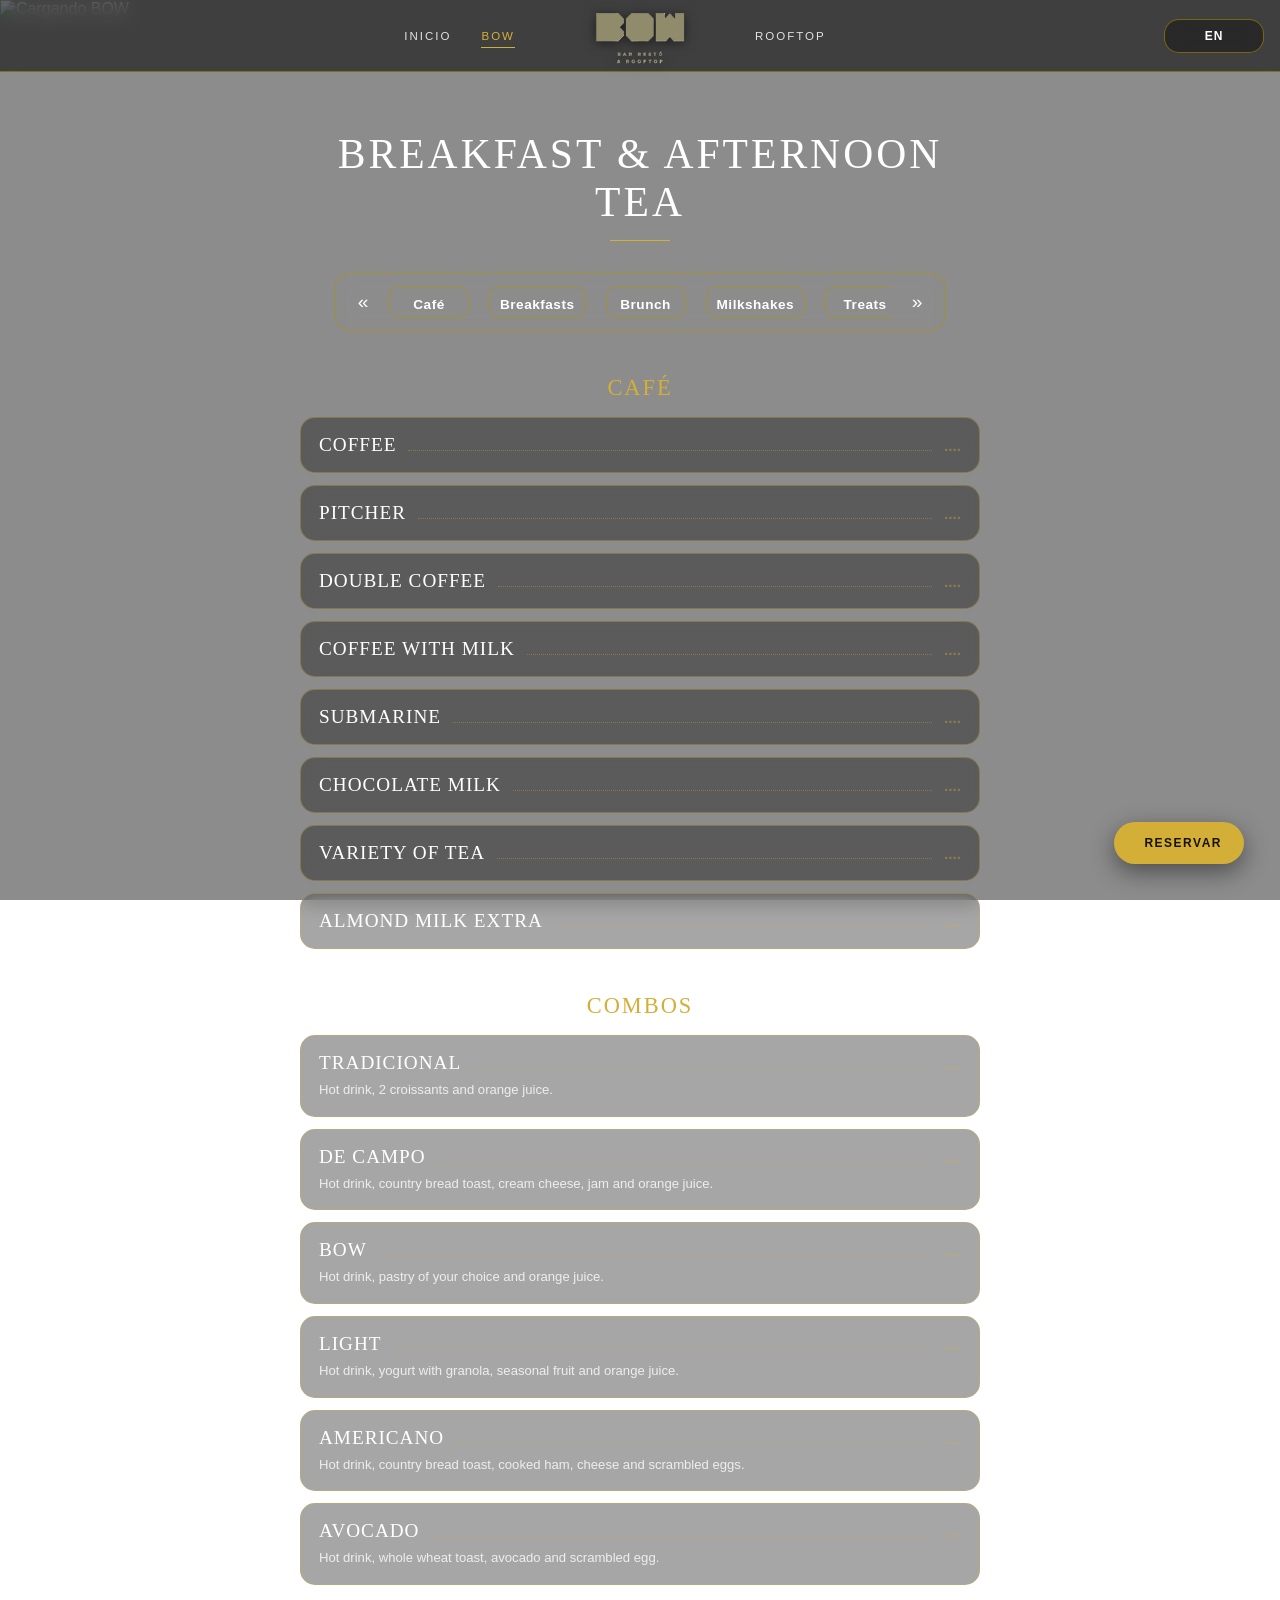
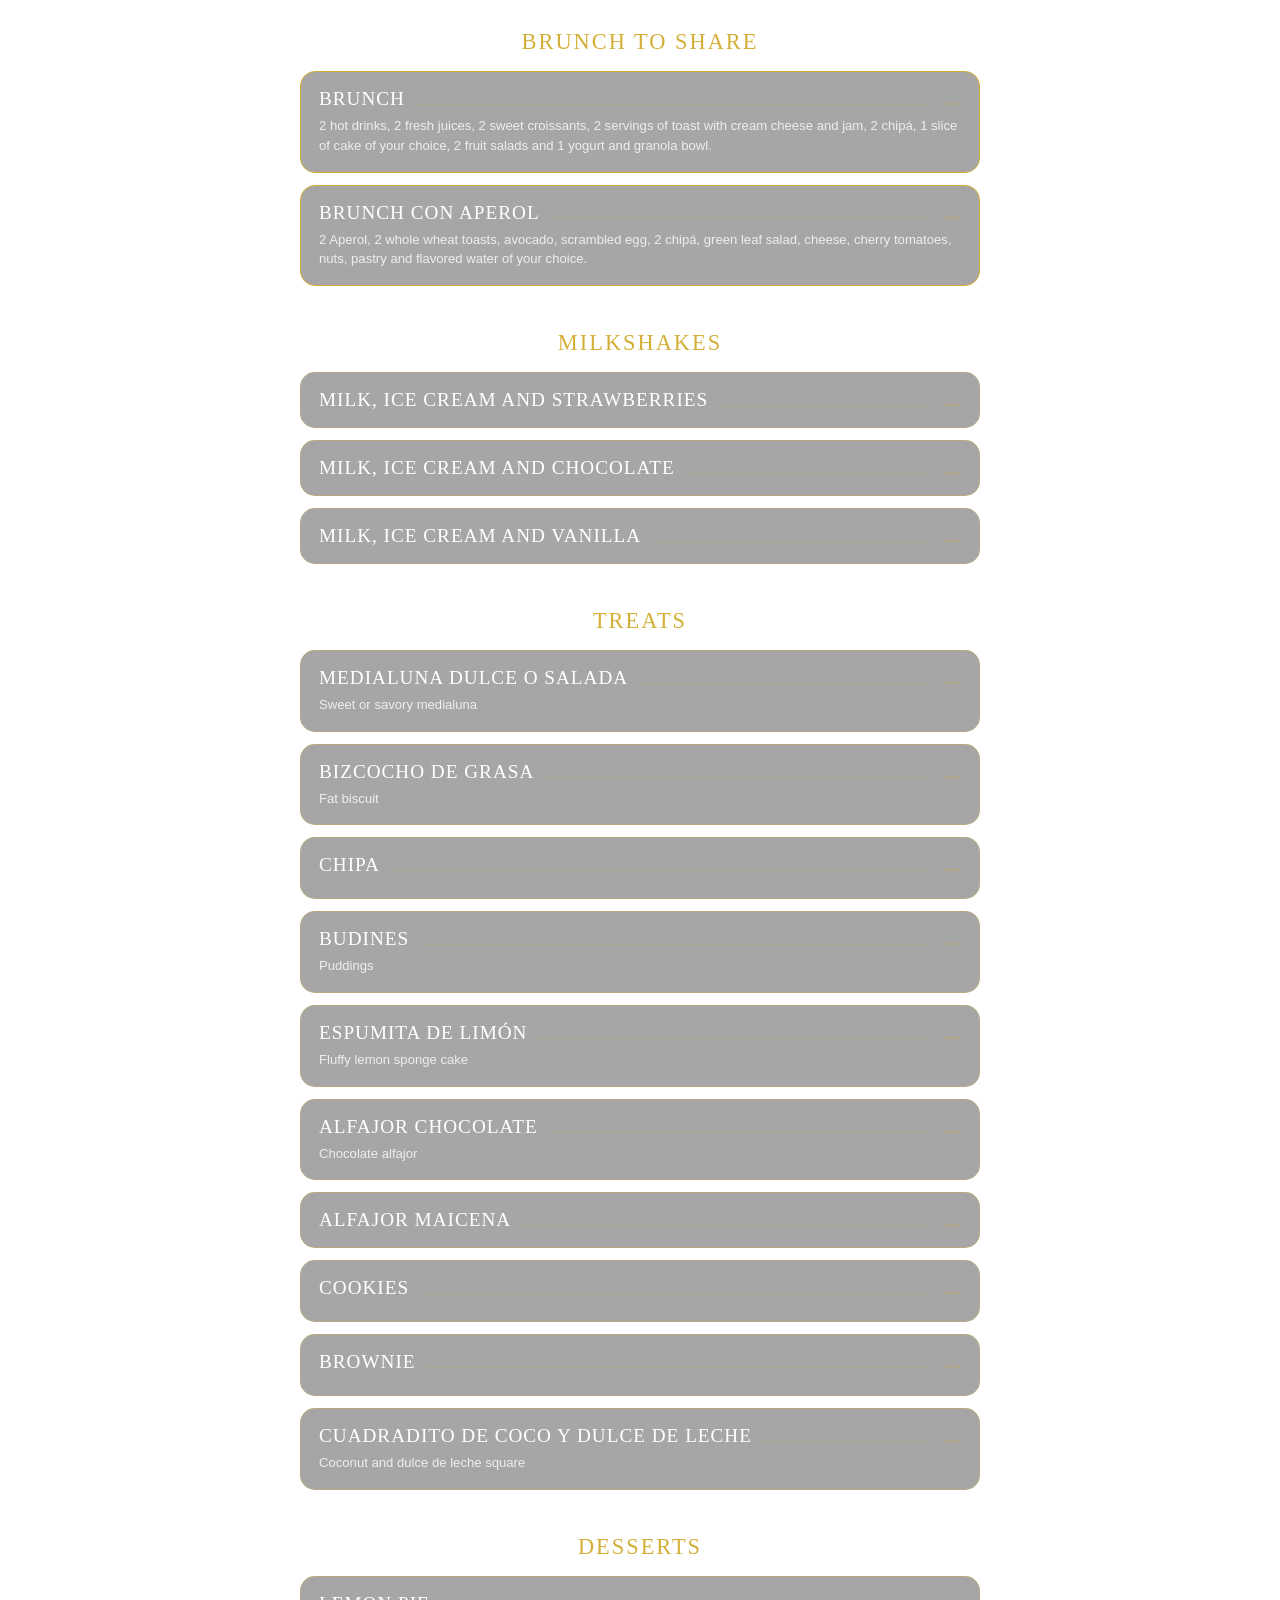
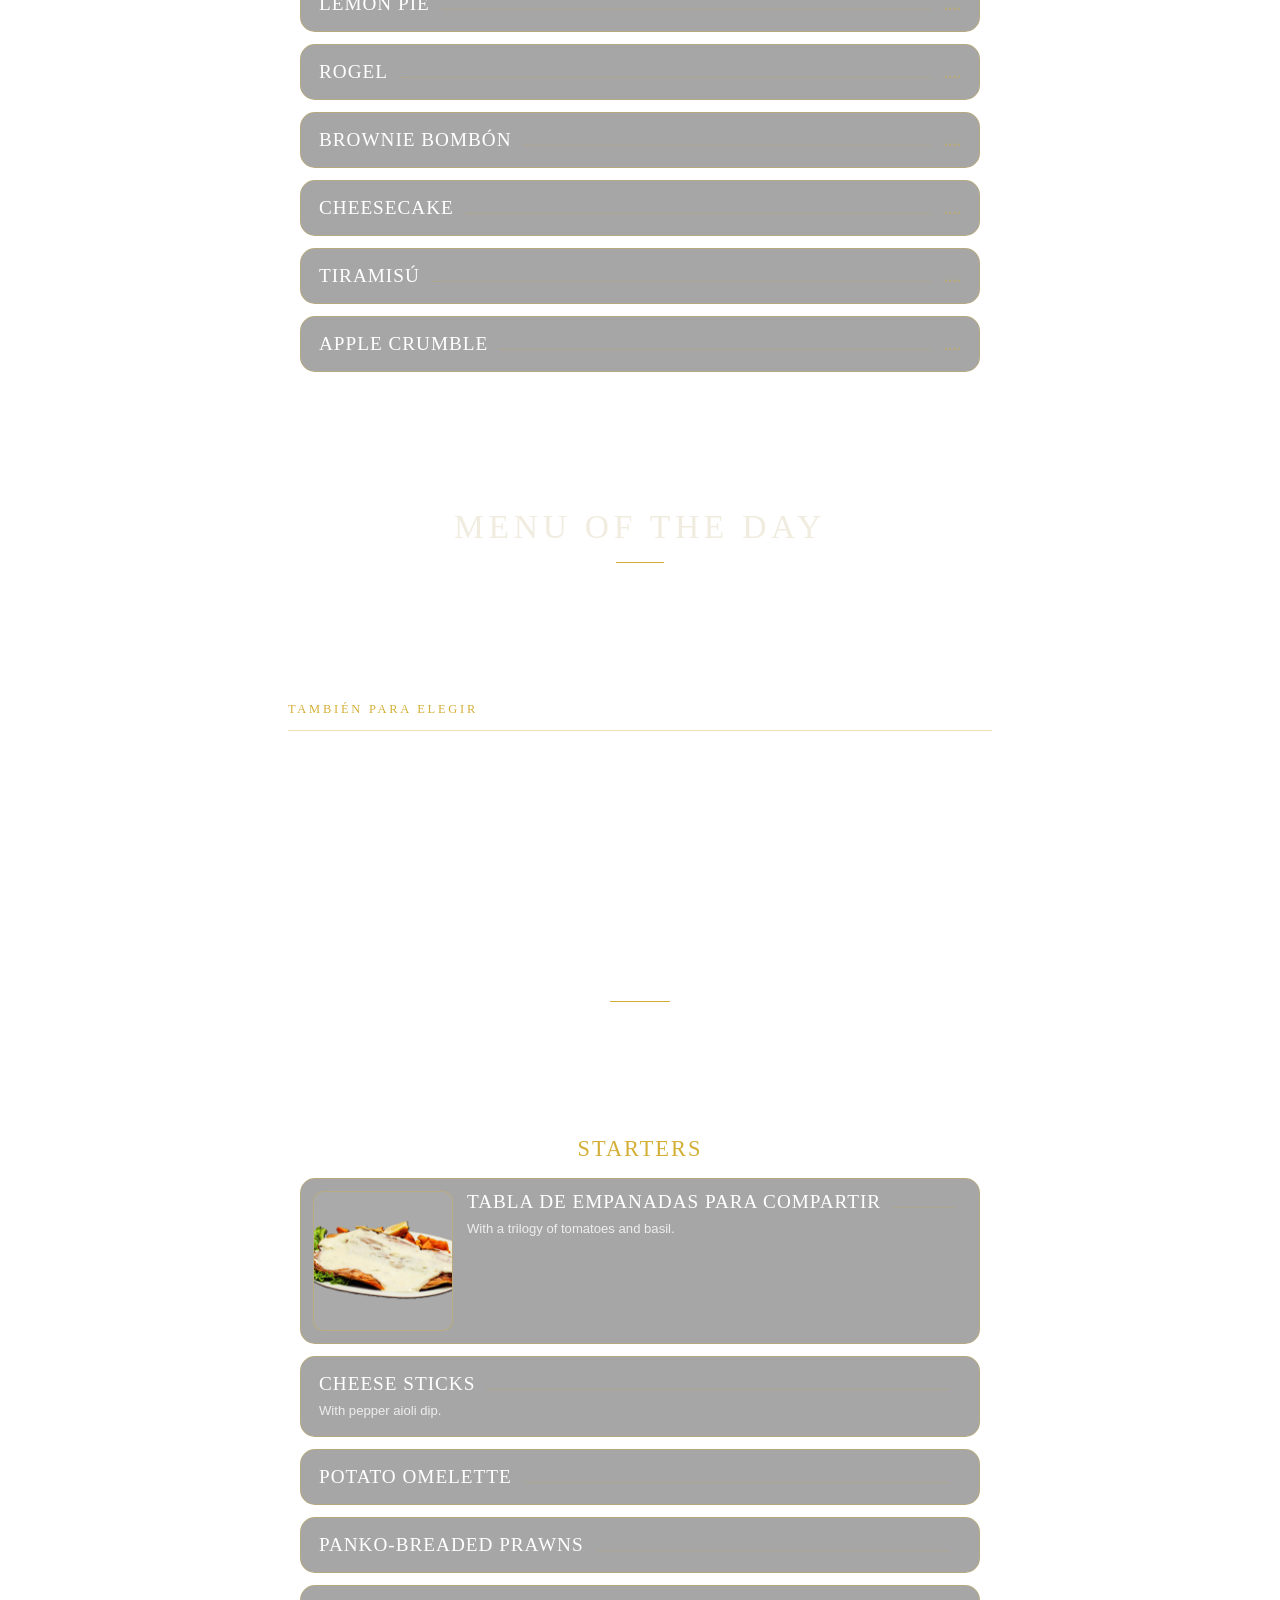
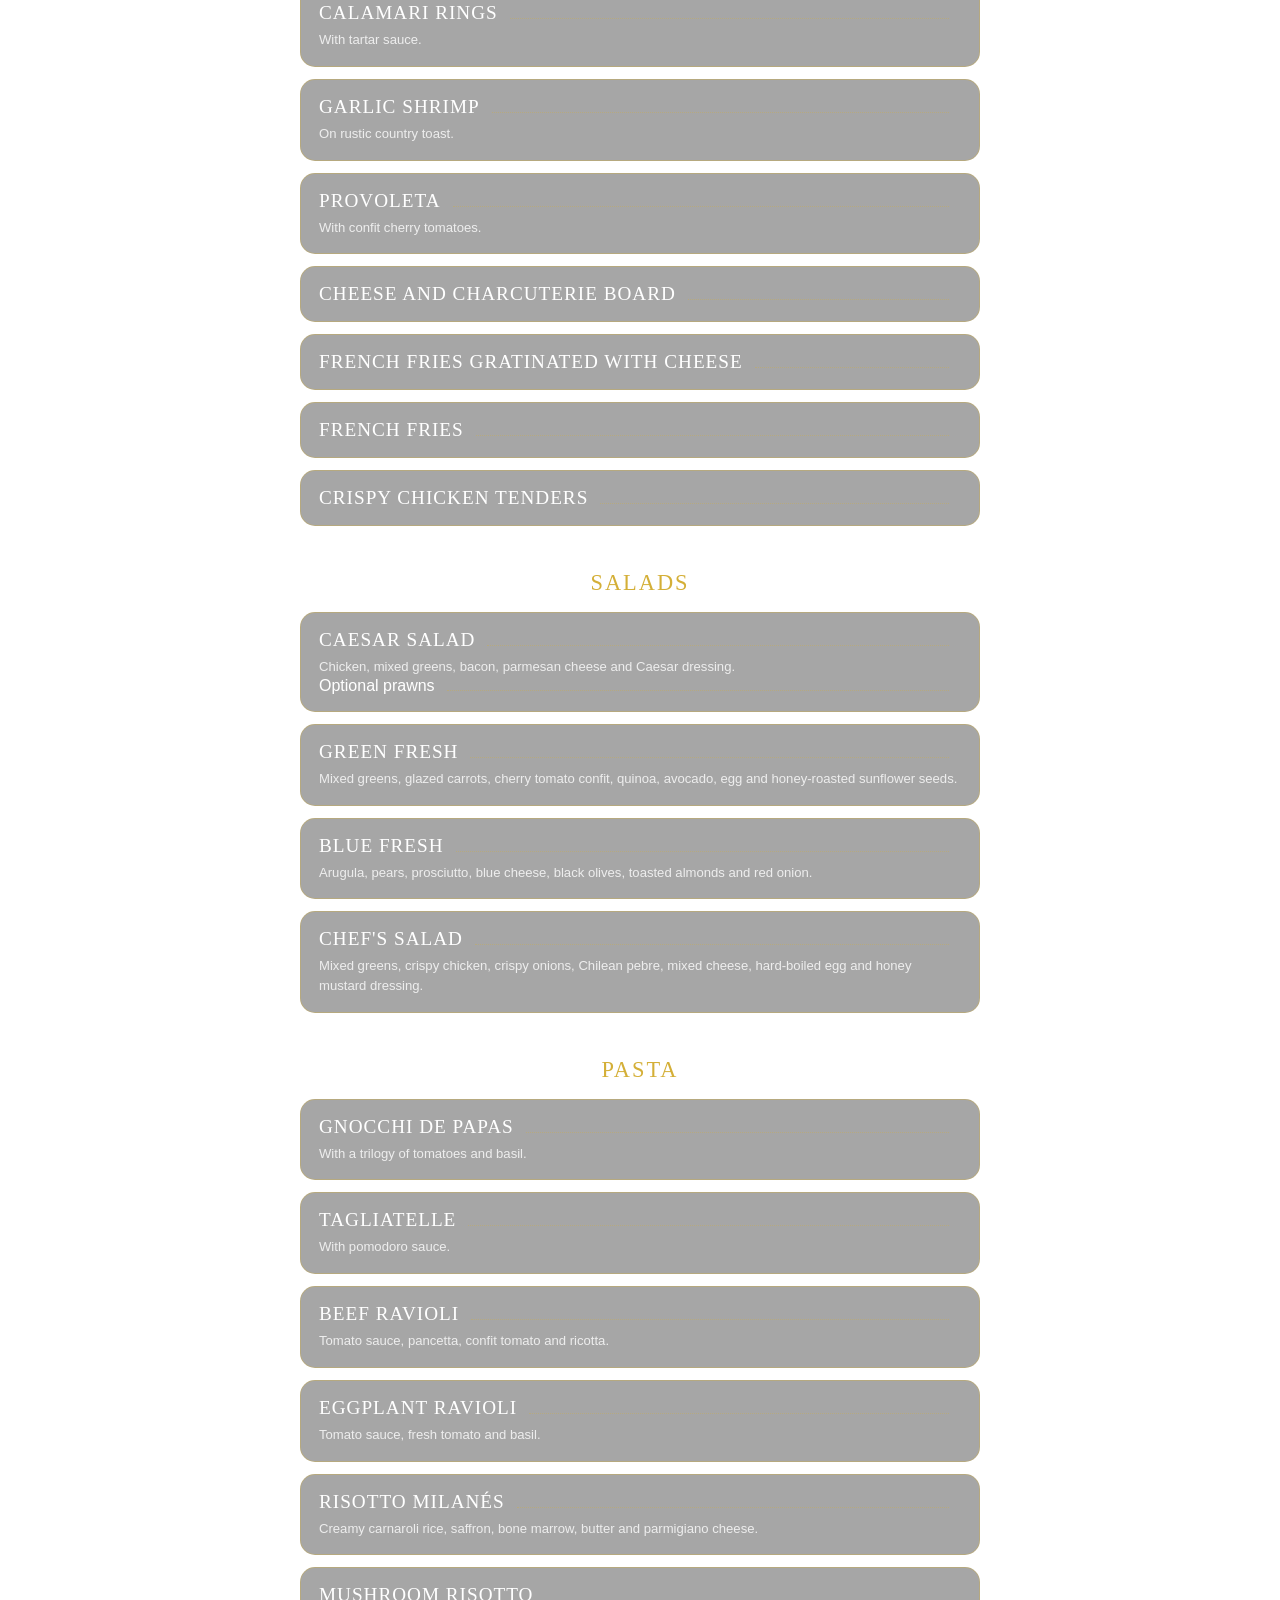
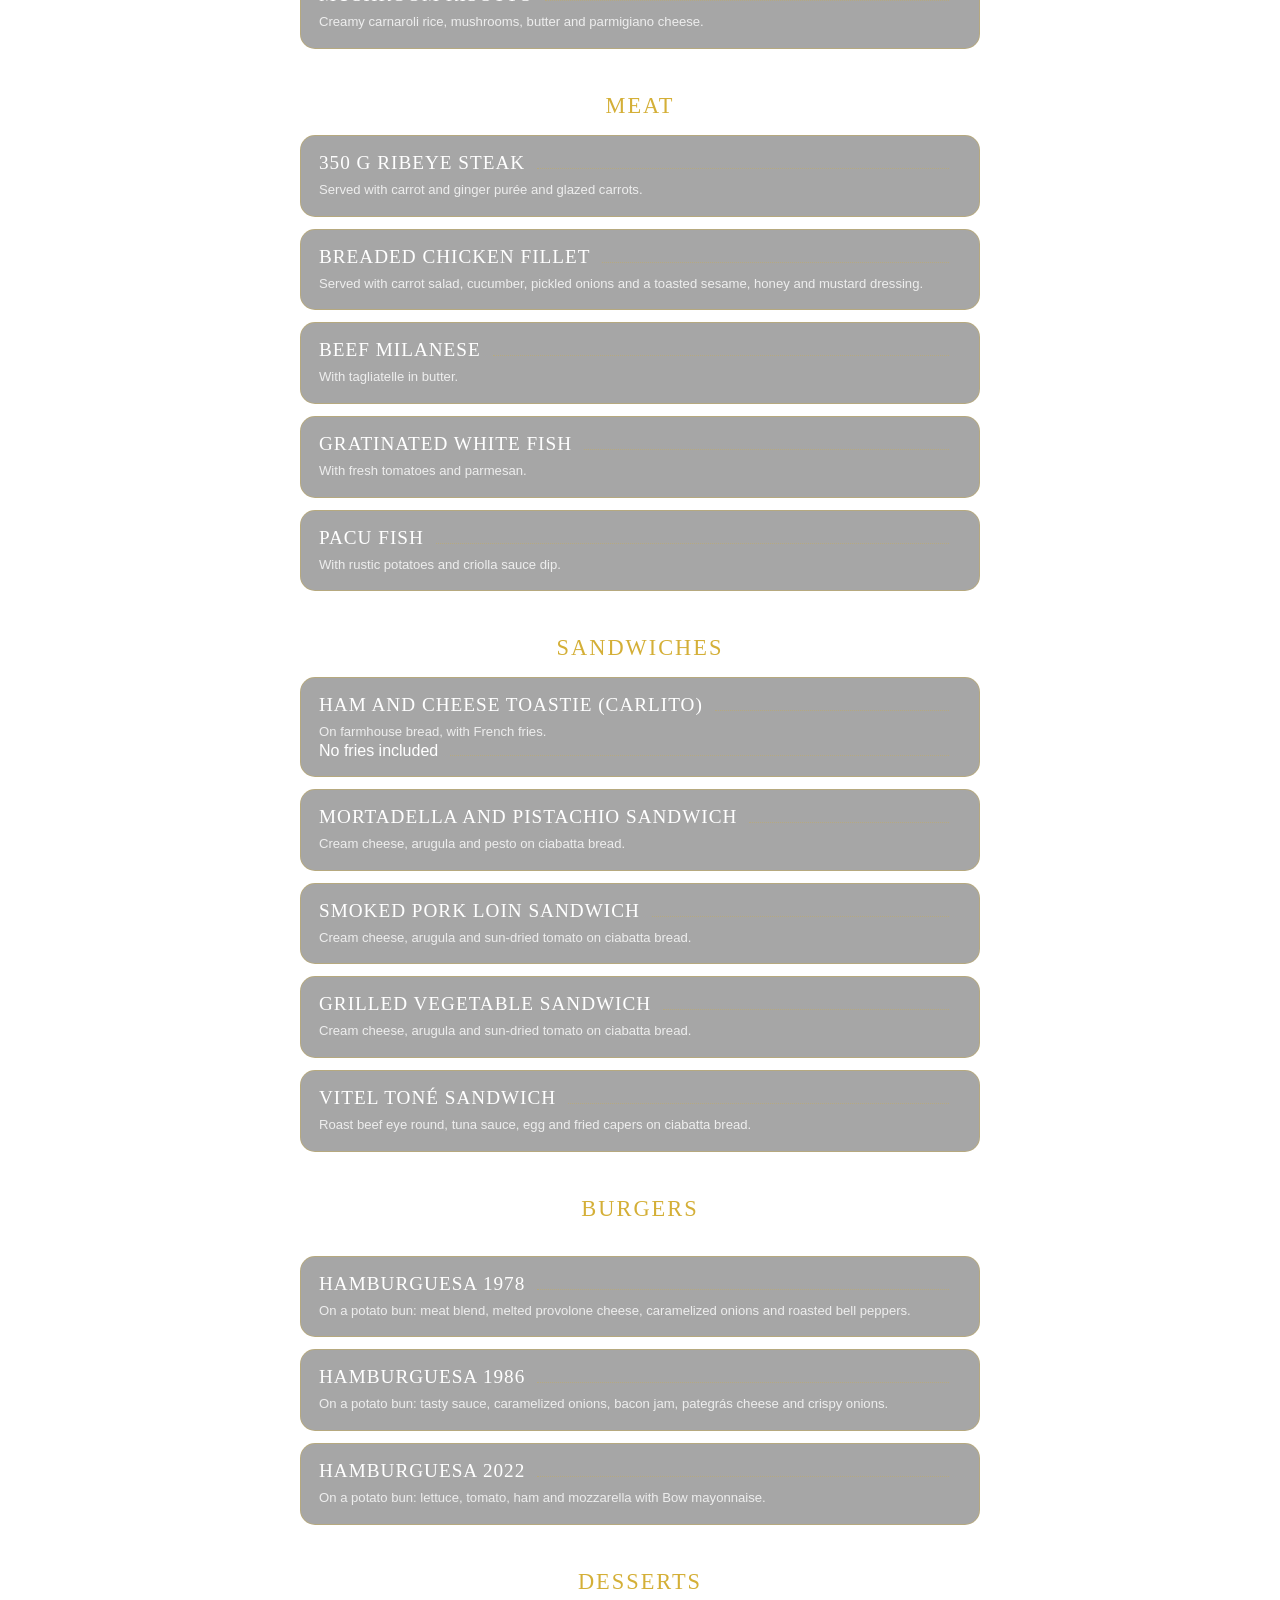
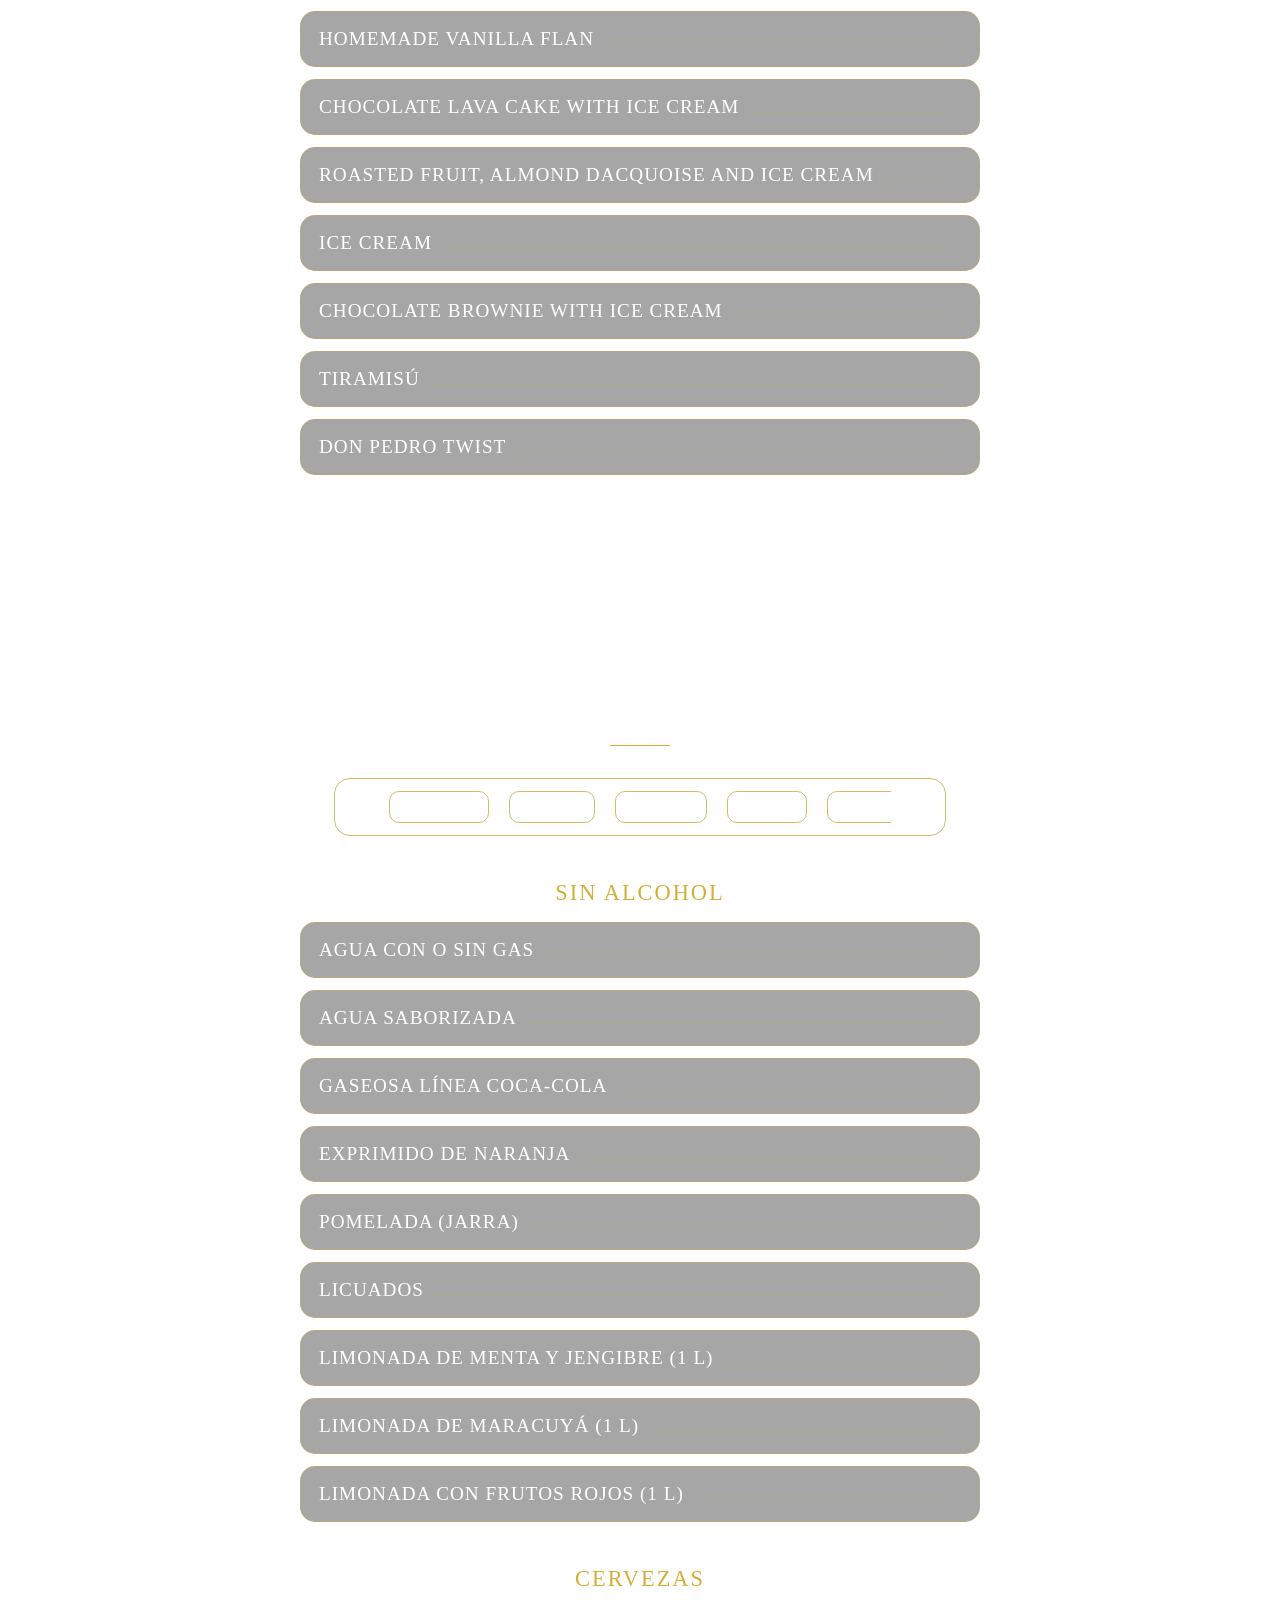
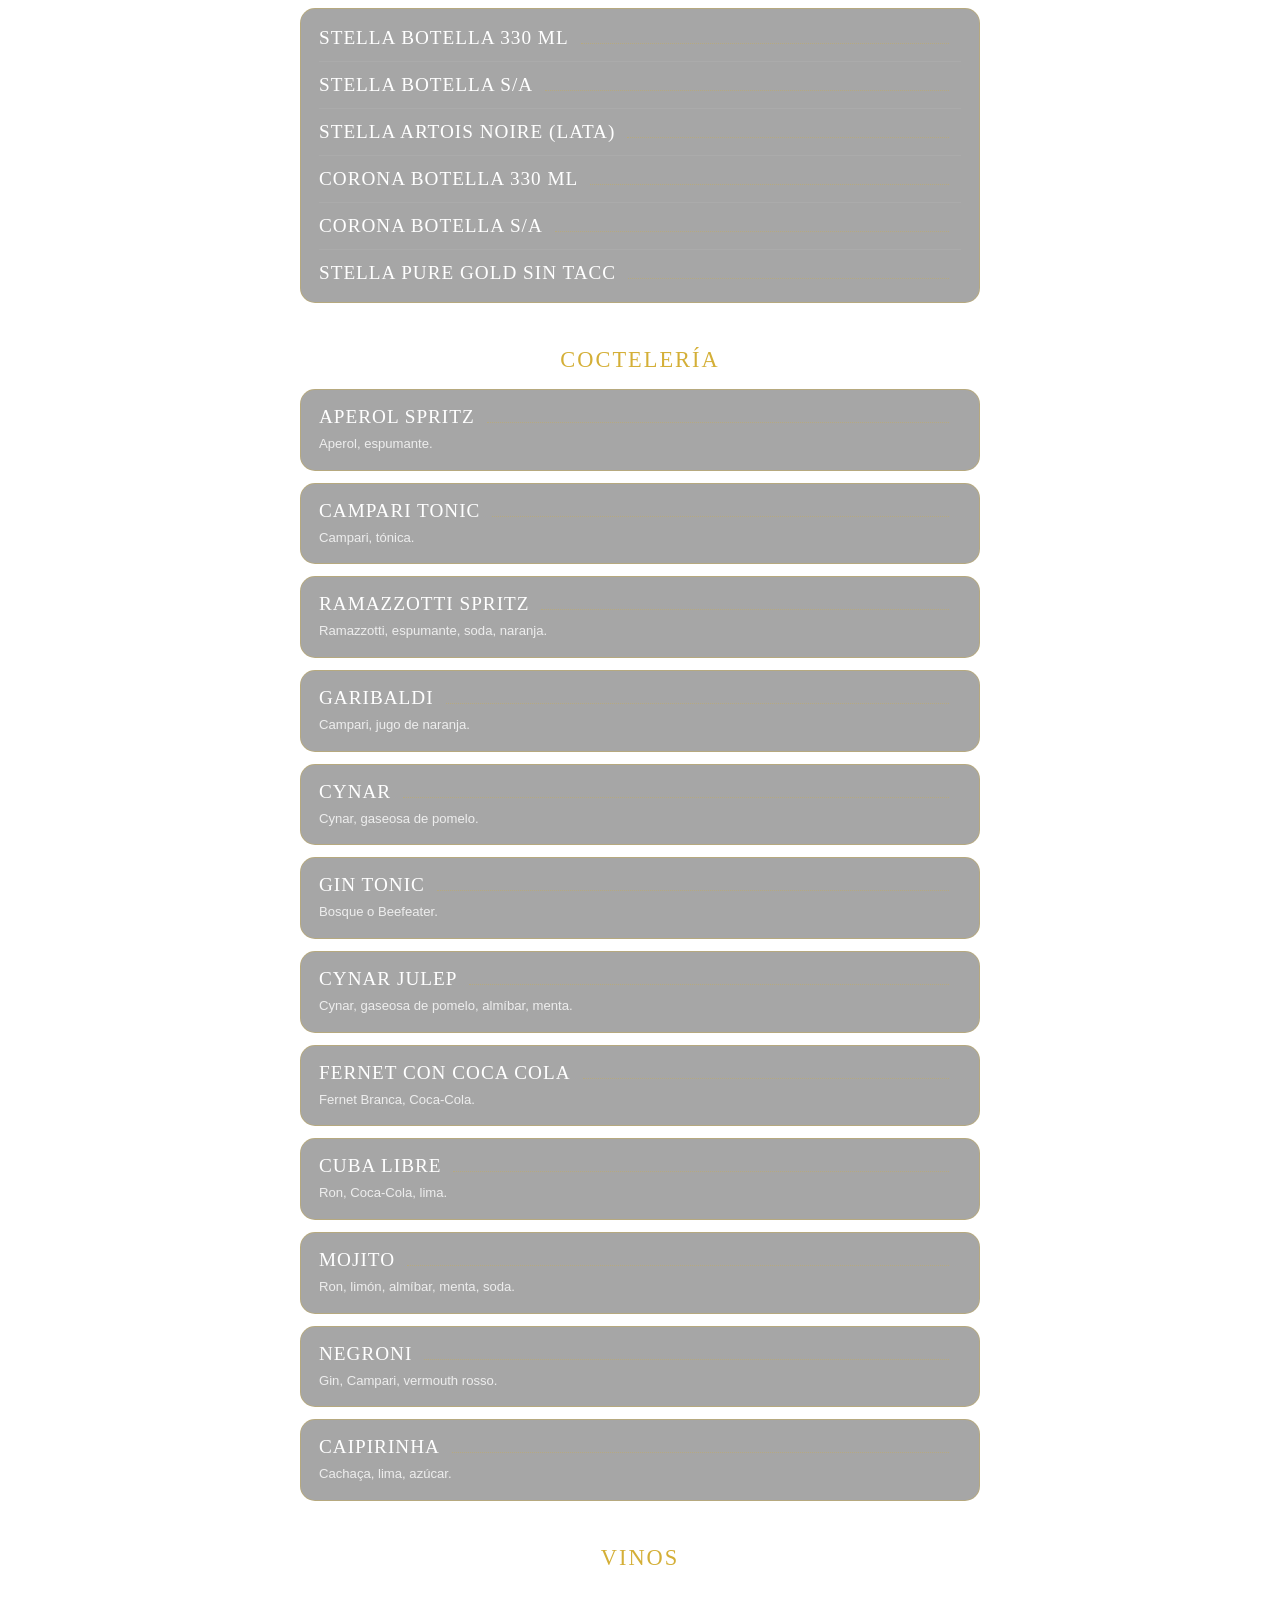
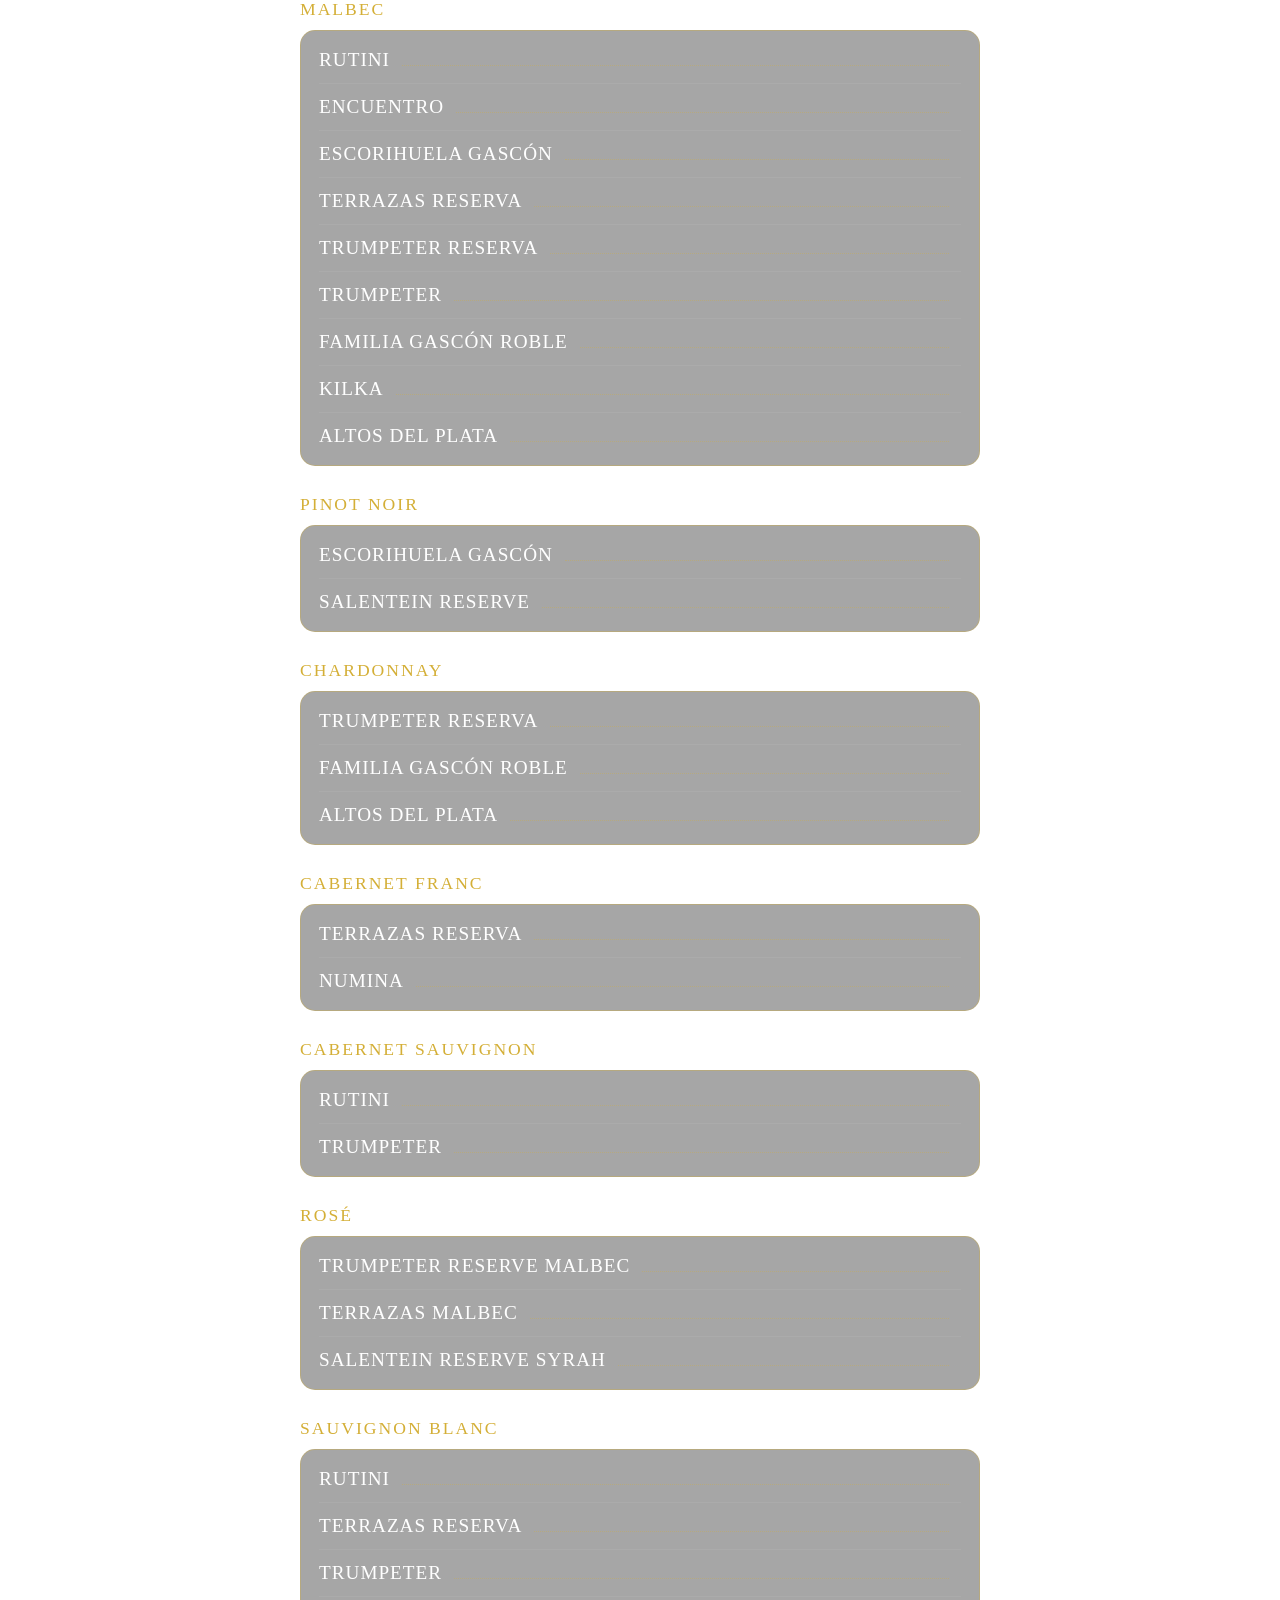
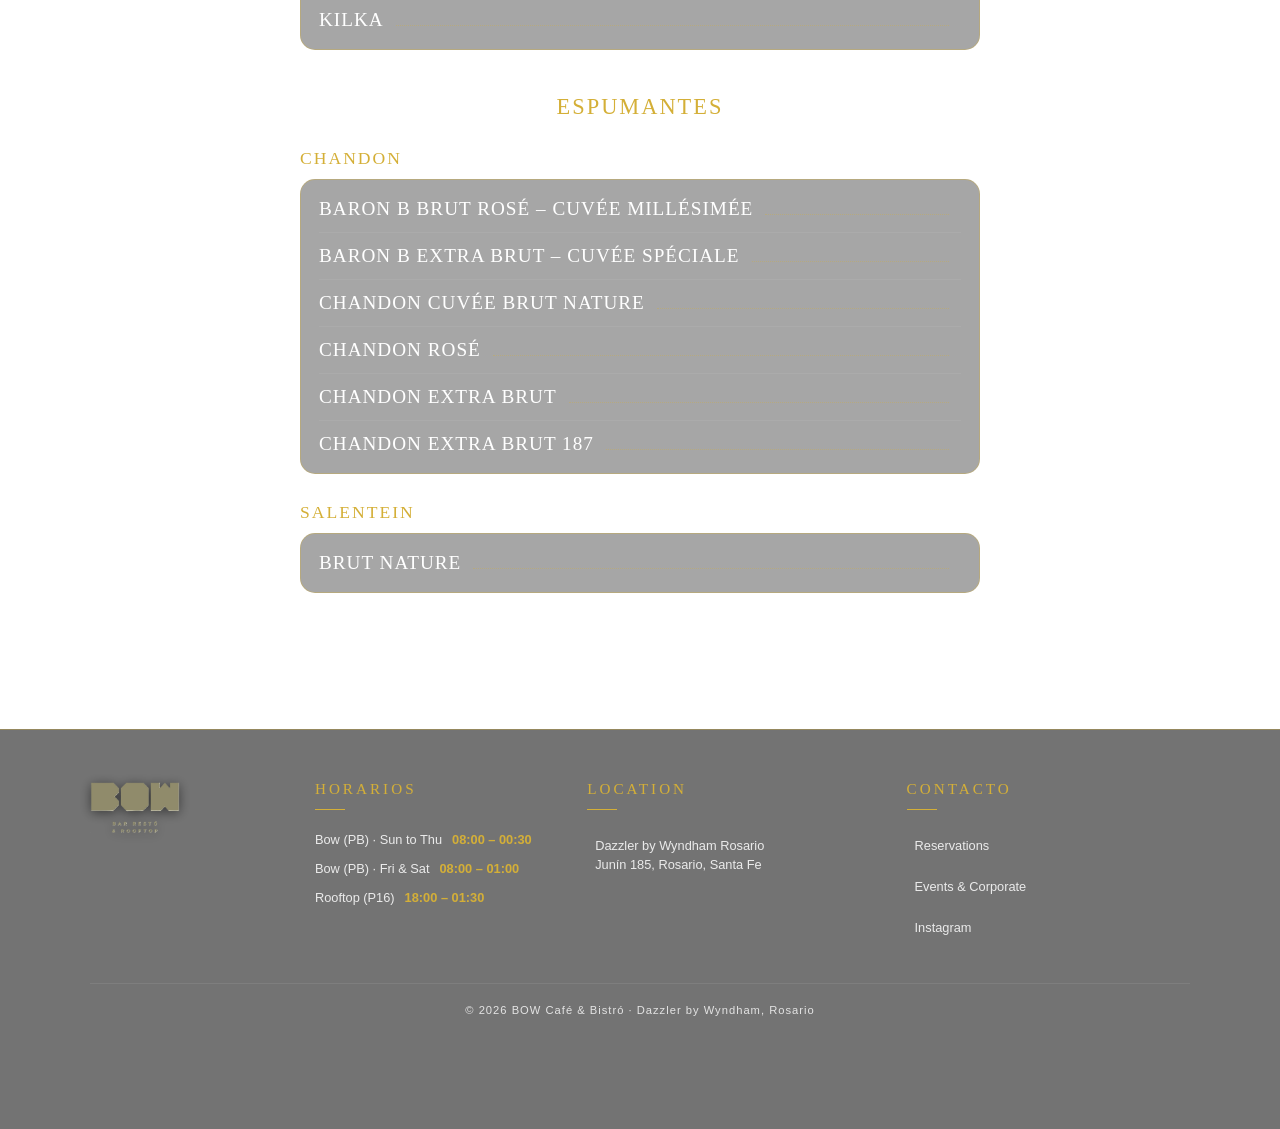
==== commit 9d6cdc52: "subiendo actualizaciones" ====
--- a/pag/bow.html
+++ b/pag/bow.html
@@ -41,7 +41,10 @@
         </label>
 
         <a class="nav__logo" href="#bow">
-            <img src="../img/logobow.png" alt="BOW">
+            <img src="../img/logobow.png"
+         data-logo-bow="../img/logobow.png"
+         data-logo-rooftop="../img/logorooftop.png"
+         alt="BOW">
         </a>
 
         <nav class="nav__menu">
@@ -78,9 +81,9 @@
                     </ul>
                 </li>
 
-                <li class="nav__item">
+                <!--<li class="nav__item">
                     <a class="nav__link" href="#eventos"><span data-i18n="eventos_corto">Eventos</span></a>
-                </li>
+                </li>-->
             </ul>
         </nav>
 
@@ -864,10 +867,10 @@
         <section class="panel" id="bebidas" aria-labelledby="bebidas-titulo">
             <div class="panel__scroll">
 
-                <header class="panel__cabecera">
+                <div class="panel__cabecera">
                     <h2 class="panel__titulo" id="bebidas-titulo" data-i18n="bebidas">Bebidas</h2>
                     <span class="panel__filete" aria-hidden="true"></span>
-                </header>
+                </div>
 
                 <div class="categorias-wrapper">
                     <button type="button" class="carrusel-btn" aria-label="Anterior">&#171;</button>
@@ -1355,7 +1358,7 @@
                     </li>
                     <li class="plato">
                         <div class="plato__linea">
-                            <h4 class="plato__nombre">Bondiola</h4><span class="plato__precio"
+                            <h4 class="plato__nombre">4 Quesos </Q></h4><span class="plato__precio"
                                 id="p-pizzas-bondiola"></span>
                         </div>
                     </li>
@@ -1581,9 +1584,11 @@
                 </ul>
 
                 <!-- SUGERENCIAS DEL CHEF (DENTRO DE POSTRES) -->
-                <span class="carta__eslogan">Sugerencias del chef - River view</span>
-                <ul class="carta__lista">
-                    <li class="plato">
+
+                <ul class="carta__lista">
+                    
+                    <li class="plato">
+                        <span class="carta__eslogan">Sugerencias del chef - River view</span>
                         <div class="plato__linea">
                             <h4 class="plato__nombre">Degustación de mousses</h4>
                             <span class="plato__precio" id="p-postres-chef-mousses"></span>
@@ -1591,9 +1596,11 @@
                     </li>
                 </ul>
 
-                <span class="carta__eslogan">Sugerencias del chef - Island front</span>
-                <ul class="carta__lista">
-                    <li class="plato">
+                
+                <ul class="carta__lista">
+                    
+                    <li class="plato">
+                        <span class="carta__eslogan">Sugerencias del chef - Island front</span>
                         <div class="plato__linea">
                             <h4 class="plato__nombre">Esfera de chocolate helada, sable de chocolate y ganache</h4>
                             <span class="plato__precio" id="p-postres-chef-esfera-chocolate"></span>
@@ -1618,6 +1625,8 @@
                                 data-i18n="sec_sinalcohol">Sin alcohol</span></a>
                         <a href="#rb-cervezas" class="categoria-card"><i class="ti ti-beer"></i><span
                                 data-i18n="sec_cervezas">Cervezas</span></a>
+                        <a href="#rb-cervezas" class="categoria-card"><i class="ti ti-bottle"></i><span
+                                data-i18n="sec_cervezas">Vinos & espumantes</span></a>
                         <a href="#r-autor" class="categoria-card"><i class="ti ti-star"></i><span
                                 data-i18n="grp_cocteleria_tragos_autor">Tragos de autor</span></a>
                         <a href="#r-aper" class="categoria-card"><i class="ti ti-barrel"></i><span
@@ -1676,7 +1685,8 @@
                             <h4 class="plato__nombre" data-i18n="n_sinalcohol_limo">Maracuya terrace</h4>
                             <span class="plato__precio" id="pr-sinalcohol-limo-mr"></span>
                         </div>
-                        <p class="plato__desc" data-i18n="d_cocteleria_ramazzotti_spritz">reduccion de frutos rojos , maracuya y jugo de naranaja.</p>
+                        <p class="plato__desc" data-i18n="d_cocteleria_ramazzotti_spritz">reduccion de frutos rojos ,
+                            maracuya y jugo de naranaja.</p>
                     </li>
                     </li>
                     <li class="plato">
@@ -1684,7 +1694,8 @@
                             <h4 class="plato__nombre" data-i18n="n_sinalcohol_licuados">Angel nova </h4>
                             <span class="plato__precio" id="pr-sinalcohol-licuados"></span>
                         </div>
-                        <p class="plato__desc" data-i18n="d_cocteleria_ramazzotti_spritz">Te negro y hibicus , jugo de lima , almibar y soda</p>
+                        <p class="plato__desc" data-i18n="d_cocteleria_ramazzotti_spritz">Te negro y hibicus , jugo de
+                            lima , almibar y soda</p>
                     </li>
                     </li>
                     <li class="plato">
@@ -1754,6 +1765,90 @@
                     </li>
                 </ul>
 
+                <!-- ESPUMANTES -->
+                <h3 class="carta__subtitulo" id="rb-espumantes" data-i18n="sec_espumantes">Espumantes</h3>
+                <h4 class="carta__grupo">Chandon</h4>
+                <ul class="carta__bloque">
+                    <li class="fila">
+                        <div class="plato__linea"><span class="plato__nombre">Baron B Brut Rosé – Cuvée
+                                Millésimée</span><span class="plato__precio" id="p-rb-espumantes-baron-b-rose"></span>
+                        </div>
+                    </li>
+                    <li class="fila">
+                        <div class="plato__linea"><span class="plato__nombre">Baron B Extra Brut – Cuvée
+                                Spéciale</span><span class="plato__precio"
+                                id="p-rb-espumantes-baron-b-extra-brut"></span></div>
+                    </li>
+                    <li class="fila">
+                        <div class="plato__linea"><span class="plato__nombre">Chandon Cuvée Brut Nature</span><span
+                                class="plato__precio" id="p-rb-espumantes-cuvee-brut-nature"></span></div>
+                    </li>
+                    <li class="fila">
+                        <div class="plato__linea"><span class="plato__nombre">Chandon Rosé</span><span
+                                class="plato__precio" id="p-rb-espumantes-chandon-rose"></span></div>
+                    </li>
+                    <li class="fila">
+                        <div class="plato__linea"><span class="plato__nombre">Chandon Extra Brut</span><span
+                                class="plato__precio" id="p-rb-espumantes-chandon-extra-brut"></span></div>
+                    </li>
+                    <li class="fila">
+                        <div class="plato__linea"><span class="plato__nombre">Chandon Extra Brut 187</span><span
+                                class="plato__precio" id="p-rb-espumantes-chandon-extra-brut-mini"></span></div>
+                    </li>
+                </ul>
+
+                <!-- VINOS -->
+                <h3 class="carta__subtitulo" id="rb-vinos" data-i18n="sec_vinos">Vinos</h3>
+
+                <h4 class="carta__grupo">Malbec</h4>
+                <ul class="carta__bloque">
+                    <li class="fila">
+                        <div class="plato__linea"><span class="plato__nombre">Escorihuela Gascón</span><span
+                                class="plato__precio" id="p-rb-vinos-malbec-escorihuela-gascon"></span></div>
+                    </li>
+                    <li class="fila">
+                        <div class="plato__linea"><span class="plato__nombre">Terrazas Reserva</span><span
+                                class="plato__precio" id="p-rb-vinos-malbec-terrazas-reserva"></span></div>
+                    </li>
+                    <li class="fila">
+                        <div class="plato__linea"><span class="plato__nombre">Trumpeter Reserva</span><span
+                                class="plato__precio" id="p-rb-vinos-malbec-trumpeter-reserva"></span></div>
+                    </li>
+                </ul>
+
+                <h4 class="carta__grupo">Chardonnay</h4>
+                <ul class="carta__bloque">
+                    <li class="fila">
+                        <div class="plato__linea"><span class="plato__nombre">Trumpeter Reserva</span><span
+                                class="plato__precio" id="p-rb-vinos-chardonnay-trumpeter-reserva"></span></div>
+                    </li>
+                    <!-- ⚠️ CONFIRMAR NOMBRE: llegó "Trumpeter Reserva" repetido ($21.000)
+      <li class="fila"><div class="plato__linea"><span class="plato__nombre">¿?</span><span class="plato__precio" id="p-rb-vinos-chardonnay-xxx"></span></div></li>
+      -->
+                    <li class="fila">
+                        <div class="plato__linea"><span class="plato__nombre">Trumpeter Reserva Chardonnay</span><span
+                                class="plato__precio" id="p-rb-vinos-rose-xxx"></span></div>
+                    </li>
+
+                    <li class="fila">
+                        <div class="plato__linea"><span class="plato__nombre">Altos del Plata</span><span
+                                class="plato__precio" id="p-rb-vinos-chardonnay-altos-del-plata"></span></div>
+                    </li>
+
+                </ul>
+
+                <h4 class="carta__grupo">Rosé</h4>
+                <ul class="carta__bloque">
+                    <li class="fila">
+                        <div class="plato__linea"><span class="plato__nombre">Trumpeter Reserve Malbec Rose</span><span
+                                class="plato__precio" id="p-rb-vinos-rose-trumpeter-reserve-malbec"></span></div>
+                    </li>
+                    <!-- ⚠️ CONFIRMAR: llegó "" ($29.000) como rosado
+      <li class="fila"><div class="plato__linea"><span class="plato__nombre">Trumpeter Reserva Chardonnay</span><span class="plato__precio" id="p-rb-vinos-rose-xxx"></span></div></li>
+      -->
+                </ul>
+
+
                 <h3 class="carta__subtitulo" id="b-cocteleria" data-i18n="sec_cocteleria">Coctelería</h3>
 
                 <h4 class="carta__grupo" id="r-autor" data-i18n="grp_cocteleria_tragos_autor">Tragos de autor</h4>
@@ -2015,6 +2110,11 @@
                     </li>
                 </ul>
         </section>
+
+        <a href="#" data-reserva="auto" class="reservar-flotante">
+            <i class="ti ti-calendar"></i>
+            <span data-i18n="reservar">Reservar</span>
+        </a>
 
     </main>
 
@@ -2027,7 +2127,11 @@
         <div class="modal">
             <button type="button" class="modal-close" data-reserva-cerrar aria-label="Cerrar">✕</button>
             <div class="reserva__logo">
-                <img src="img/logobow.png" alt="Logo BOW" class="main-logo">
+                <img id="reserva-logo" class="main-logo"
+         src="../img/logobow.png"
+         data-logo-bow="../img/logobow.png"
+         data-logo-rooftop="../img/logorooftop.png"
+         alt="BOW Café & Bistró">
             </div>
             <h2 class="modal-titulo" id="reserva-titulo">RESERVAR</h2>
 
@@ -2097,8 +2201,10 @@
         </div>
     </div>
 
-    <main id="eventos" class="general-wrapper">
-        <!--- agragando comentarios para el index y falta todavia hacer esta seccion de eventos -->
+    <!--<main id="eventos" class="general-wrapper">
+        <div>
+            <p>PROXIMAMENTE</p>
+        </div>-->
     </main>
 
 
@@ -2111,7 +2217,72 @@
     <script src="../js/idioma-carta.js"></script>
     <script src="../js/comun.js"></script>
 
-    <footer></footer>
+    <!-- ==========================================
+     FOOTER
+     Va en bown.html DESPUÉS del último </main> (el de #eventos) y del modal,
+     y ANTES de los <script>. Fuera de cualquier <main>, así es uno solo
+     para las tres vistas (Bow, Rooftop, Eventos).
+     ========================================== -->
+    <footer class="footer" id="footer">
+        <div class="footer__grid">
+
+            <div class="footer__marca">
+                <img class="footer__logo" src="../img/logobow.png" alt="BOW Café & Bistró" width="90" loading="lazy">
+            </div>
+
+            <div class="footer__col">
+                <h3 class="footer__titulo" data-i18n="horarios">Horarios</h3>
+                <p class="footer__linea"><span>Bow (PB) · <span data-i18n="dias_dom_jue">Dom a
+                            Jue</span></span><strong>08:00 – 00:30</strong></p>
+                <p class="footer__linea"><span>Bow (PB) · <span data-i18n="dias_vie_sab">Vie y
+                            Sáb</span></span><strong>08:00 – 01:00</strong></p>
+                <p class="footer__linea"><span>Rooftop (P16)</span><strong>18:00 – 01:30</strong></p>
+            </div>
+
+            <div class="footer__col">
+                <h3 class="footer__titulo" data-i18n="ubicacion">Ubicación</h3>
+                <a class="footer__link"
+                    href="https://google.com/maps/search/?api=1&query=BOW+Café,+Bar+&+Bistró,+Av.+Carballo+502,+S2013+Rosario,+Santa+Fe"
+                    target="_blank" rel="noopener">
+                    <i class="ti ti-map-pin" aria-hidden="true"></i>
+                    <span>Dazzler by Wyndham Rosario<br>Junín 185, Rosario, Santa Fe</span>
+                </a>
+            </div>
+
+            <div class="footer__col">
+                <h3 class="footer__titulo" data-i18n="contacto">Contacto</h3>
+
+                <!-- Abre el mismo modal de reservas que el botón flotante -->
+                <a class="footer__link" href="#" data-reserva="auto">
+                    <i class="ti ti-calendar" aria-hidden="true"></i>
+                    <span data-i18n="reservas">Reservas</span>
+                </a>
+
+                <a class="footer__link"
+                    href="https://wa.me/5493413442134?text=Hola!%20Quiero%20consultar%20por%20un%20evento%20en%20BOW."
+                    target="_blank" rel="noopener">
+                    <i class="ti ti-brand-whatsapp" aria-hidden="true"></i>
+                    <span data-i18n="eventos">Eventos & Corporativos</span>
+                </a>
+
+                <a class="footer__link" href="https://www.instagram.com/bowcafebistro/" target="_blank" rel="noopener">
+                    <i class="ti ti-brand-instagram" aria-hidden="true"></i>
+                    <span>Instagram</span>
+                </a>
+
+                <!-- Descomentar cuando tengas el link de PedidosYa
+            <a class="footer__link" href="LINK_PEDIDOSYA" target="_blank" rel="noopener">
+                <i class="ti ti-motorbike" aria-hidden="true"></i>
+                <span>PedidosYa</span>
+            </a>
+            -->
+            </div>
+        </div>
+
+        <div class="footer__bottom">
+            <p>© 2026 BOW Café & Bistró · Dazzler by Wyndham, Rosario</p>
+        </div>
+    </footer>
 </body>
 
 </html>
--- a/style/bow.css
+++ b/style/bow.css
@@ -2,6 +2,8 @@
 .nav__check-sub {
     display: none;
 }
+
+
 
 .nav {
     position: fixed;
@@ -43,7 +45,15 @@
     width: 90px;
     height: auto;
     filter: drop-shadow(0 2px 6px rgba(0, 0, 0, 0.5));
-}
+    transition: opacity 0.2s ease, transform 0.2s ease; 
+}
+
+.nav__logo img.nav__logo-img--saliendo {
+    opacity: 0;
+    transform: scale(0.92);
+}
+
+
 
 .nav__burger {
     display: none;
@@ -917,7 +927,128 @@
 
 .plato__foto img {
     width:200px;
-
-
-}
-
+}
+
+
+/* ===== Footer ===== */
+
+.footer {
+    margin-top: 40px;
+    /* El padding de abajo deja libre el espacio del botón flotante "Reservar" */
+    padding: 48px 20px calc(110px + env(safe-area-inset-bottom));
+    background: var(--vidrio-oscuro);
+    border-top: 1px solid var(--oro-borde);
+    backdrop-filter: var(--desenfoque);
+    -webkit-backdrop-filter: var(--desenfoque);
+    color: var(--blanco-suave);
+    font-size: 0.8rem;
+    line-height: 1.5;
+}
+
+.footer__grid {
+    display: grid;
+    gap: 36px;
+    max-width: 1100px;
+    margin: 0 auto;
+    text-align: center;
+    justify-items: center;
+}
+
+.footer__logo {
+    width: 90px;
+    height: auto;
+    filter: drop-shadow(0 2px 6px rgba(0, 0, 0, 0.5));
+}
+
+.footer__col {
+    display: flex;
+    flex-direction: column;
+    align-items: center;
+    gap: 2px;
+}
+
+.footer__titulo {
+    margin-bottom: 14px;
+    font-family: var(--serif);
+    font-weight: 500;
+    font-size: 0.95rem;
+    letter-spacing: 3px;
+    text-transform: uppercase;
+    color: var(--oro);
+}
+
+.footer__titulo::after {
+    content: "";
+    display: block;
+    width: 30px;
+    height: 1px;
+    margin: 8px auto 0;
+    background: var(--oro);
+}
+
+.footer__linea {
+    display: flex;
+    flex-wrap: wrap;
+    justify-content: center;
+    gap: 4px 10px;
+    padding: 4px 0;
+}
+
+.footer__linea strong {
+    font-weight: 600;
+    color: var(--oro);
+    font-variant-numeric: tabular-nums;
+}
+
+.footer__link {
+    display: inline-flex;
+    align-items: center;
+    gap: 8px;
+    padding: 10px 0;               /* zona táctil cómoda en el celular */
+    color: var(--blanco-suave);
+    text-decoration: none;
+    transition: color 0.2s ease;
+}
+
+.footer__link i {
+    font-size: 1.1rem;
+    color: var(--oro);
+}
+
+.footer__link:hover,
+.footer__link:focus-visible {
+    color: var(--oro);
+}
+
+.footer__bottom {
+    max-width: 1100px;
+    margin: 36px auto 0;
+    padding-top: 18px;
+    border-top: 1px solid rgba(255, 255, 255, 0.08);
+    text-align: center;
+    font-size: 0.7rem;
+    letter-spacing: 1px;
+    color: var(--texto-tenue);
+}
+
+@media (min-width: 800px) {
+    .footer__grid {
+        grid-template-columns: 0.8fr 1fr 1.2fr 1.2fr;
+        text-align: left;
+        justify-items: start;
+        align-items: start;
+    }
+
+    .footer__col {
+        align-items: flex-start;
+    }
+
+    .footer__titulo::after {
+        margin-left: 0;
+    }
+
+    .footer__linea {
+        justify-content: flex-start;
+    }
+}
+
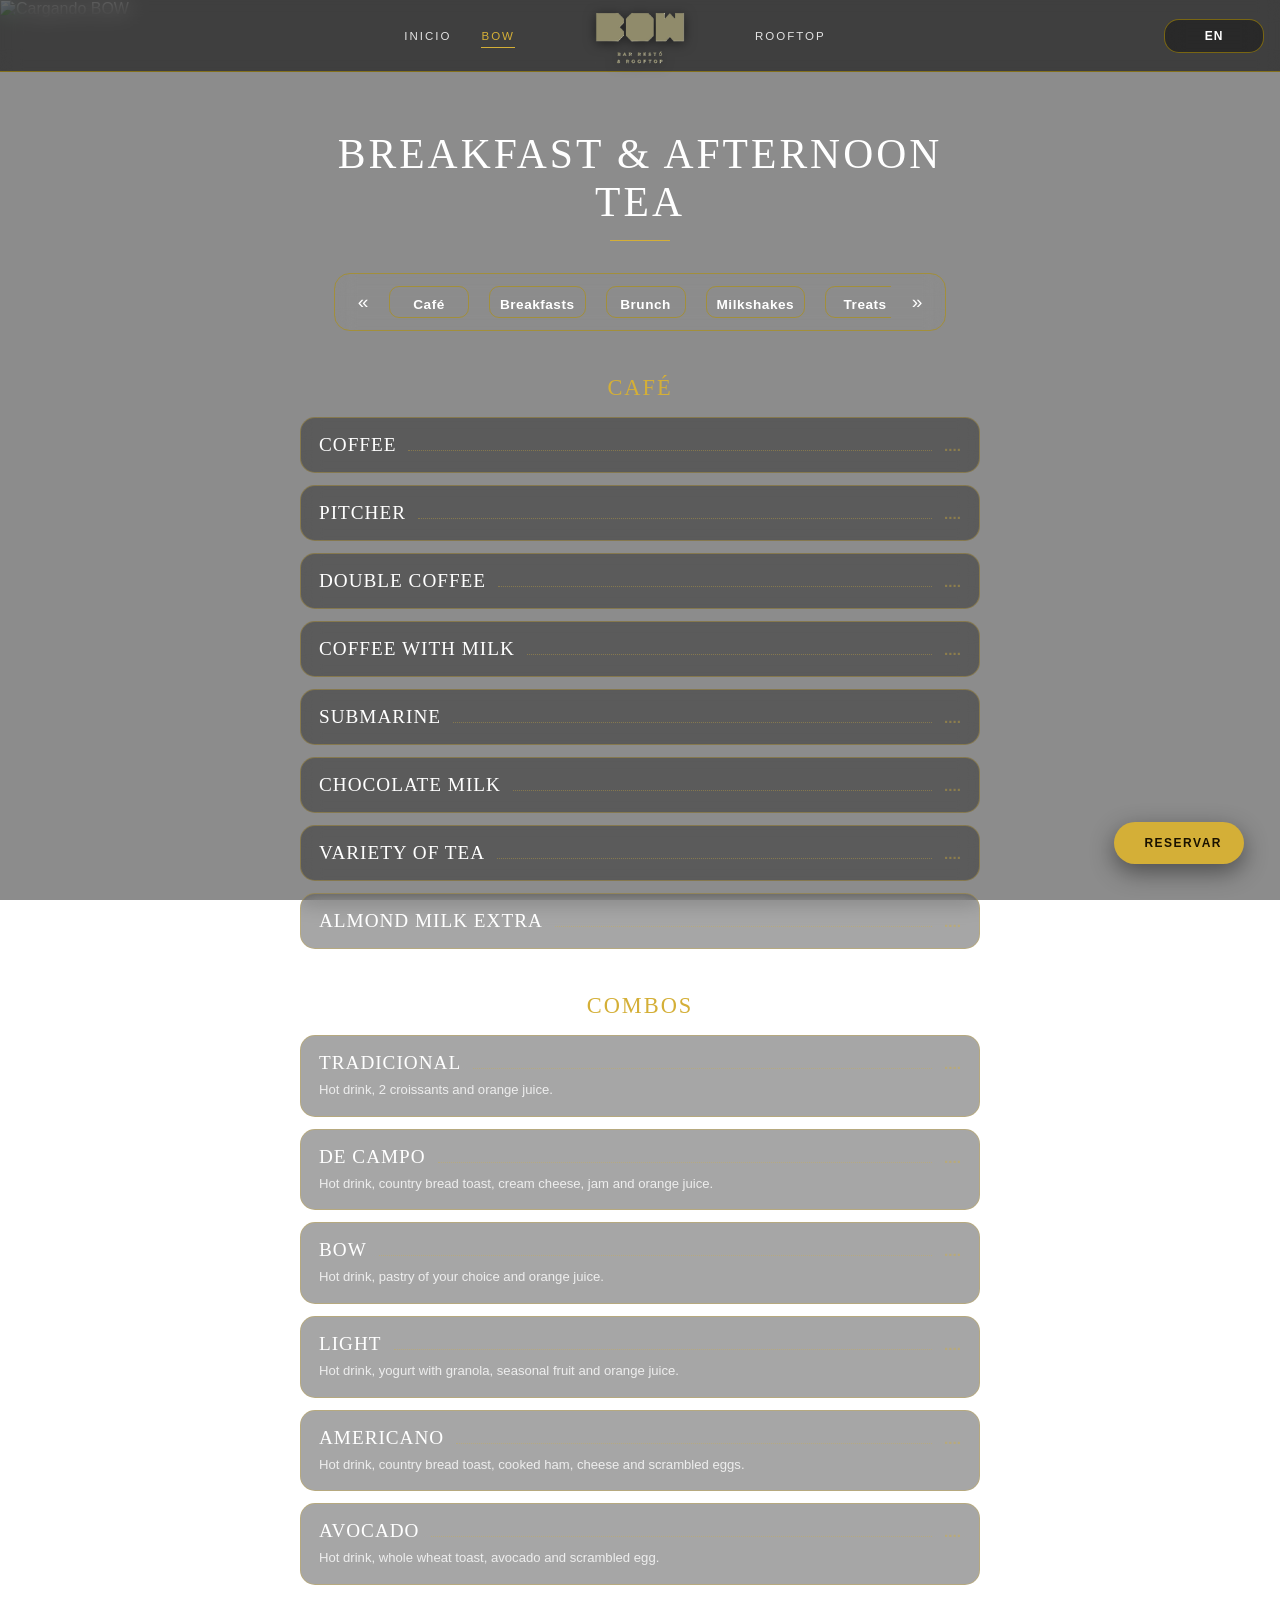
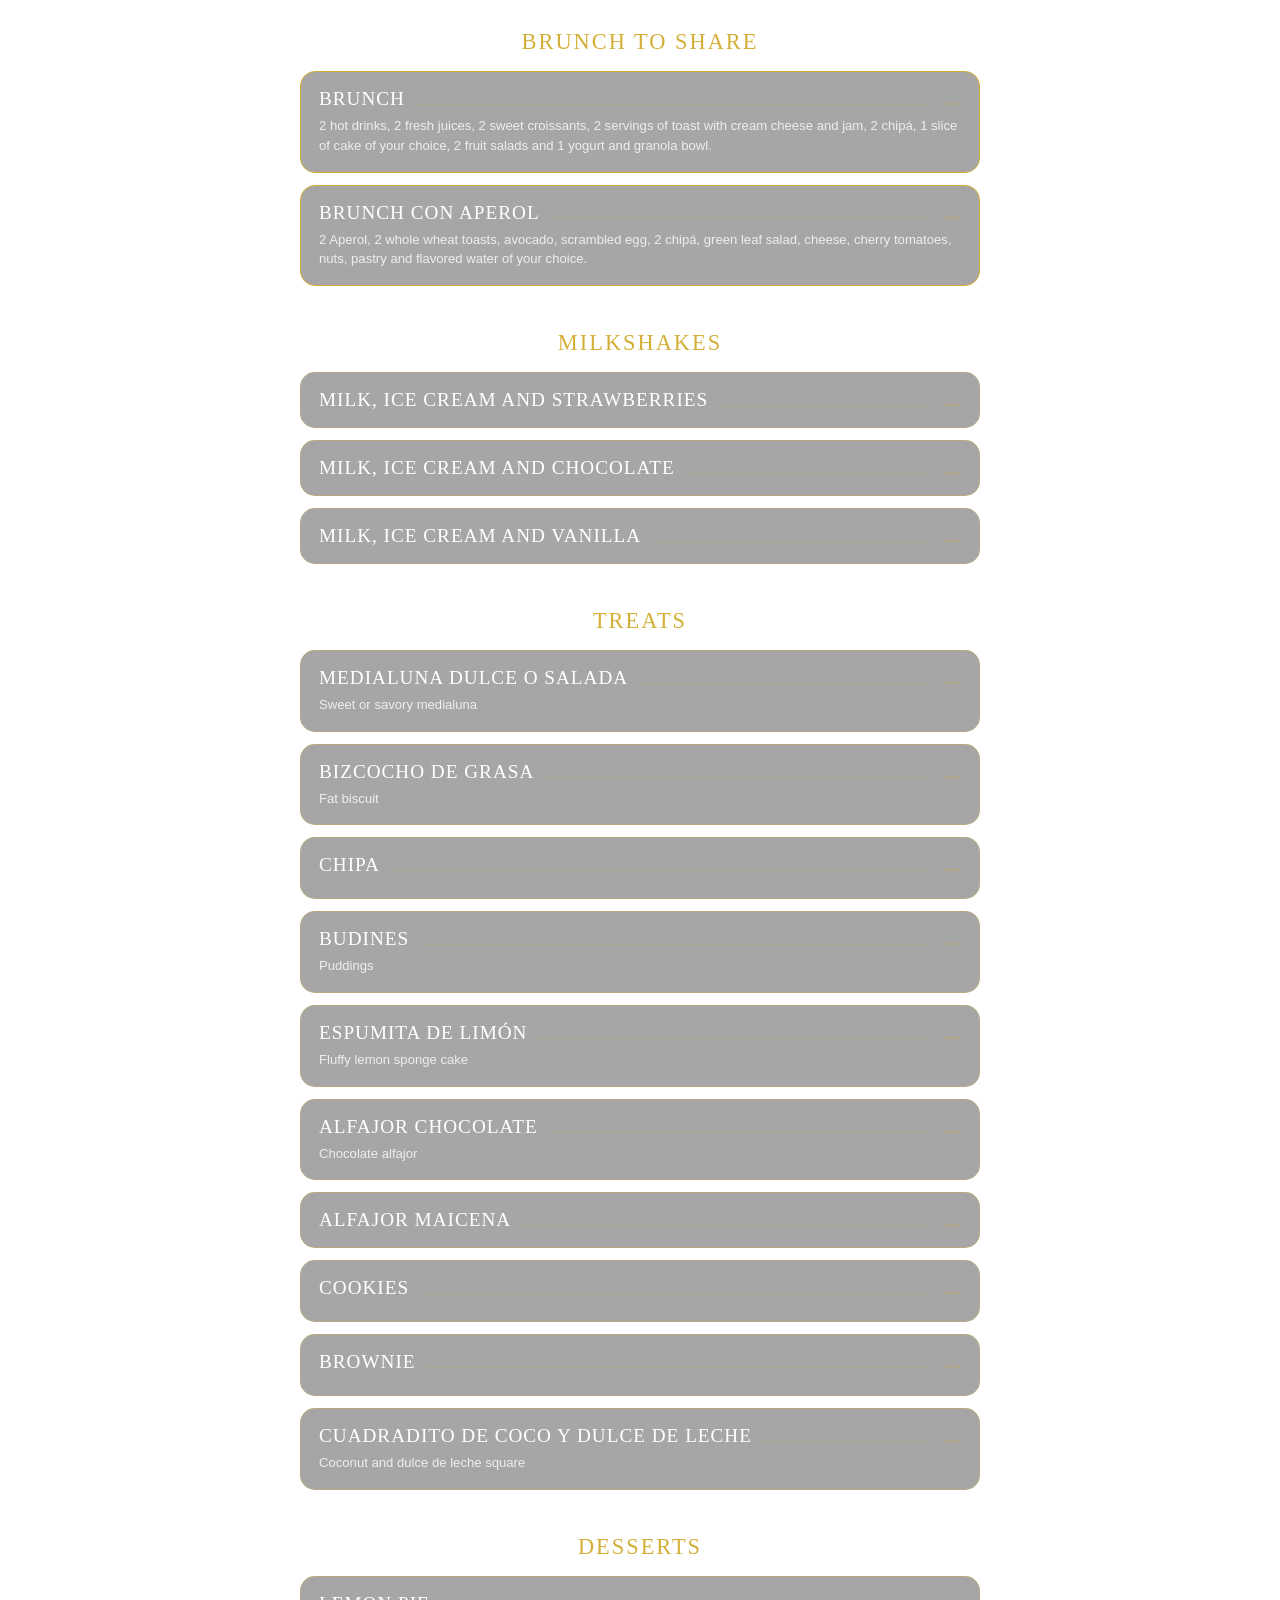
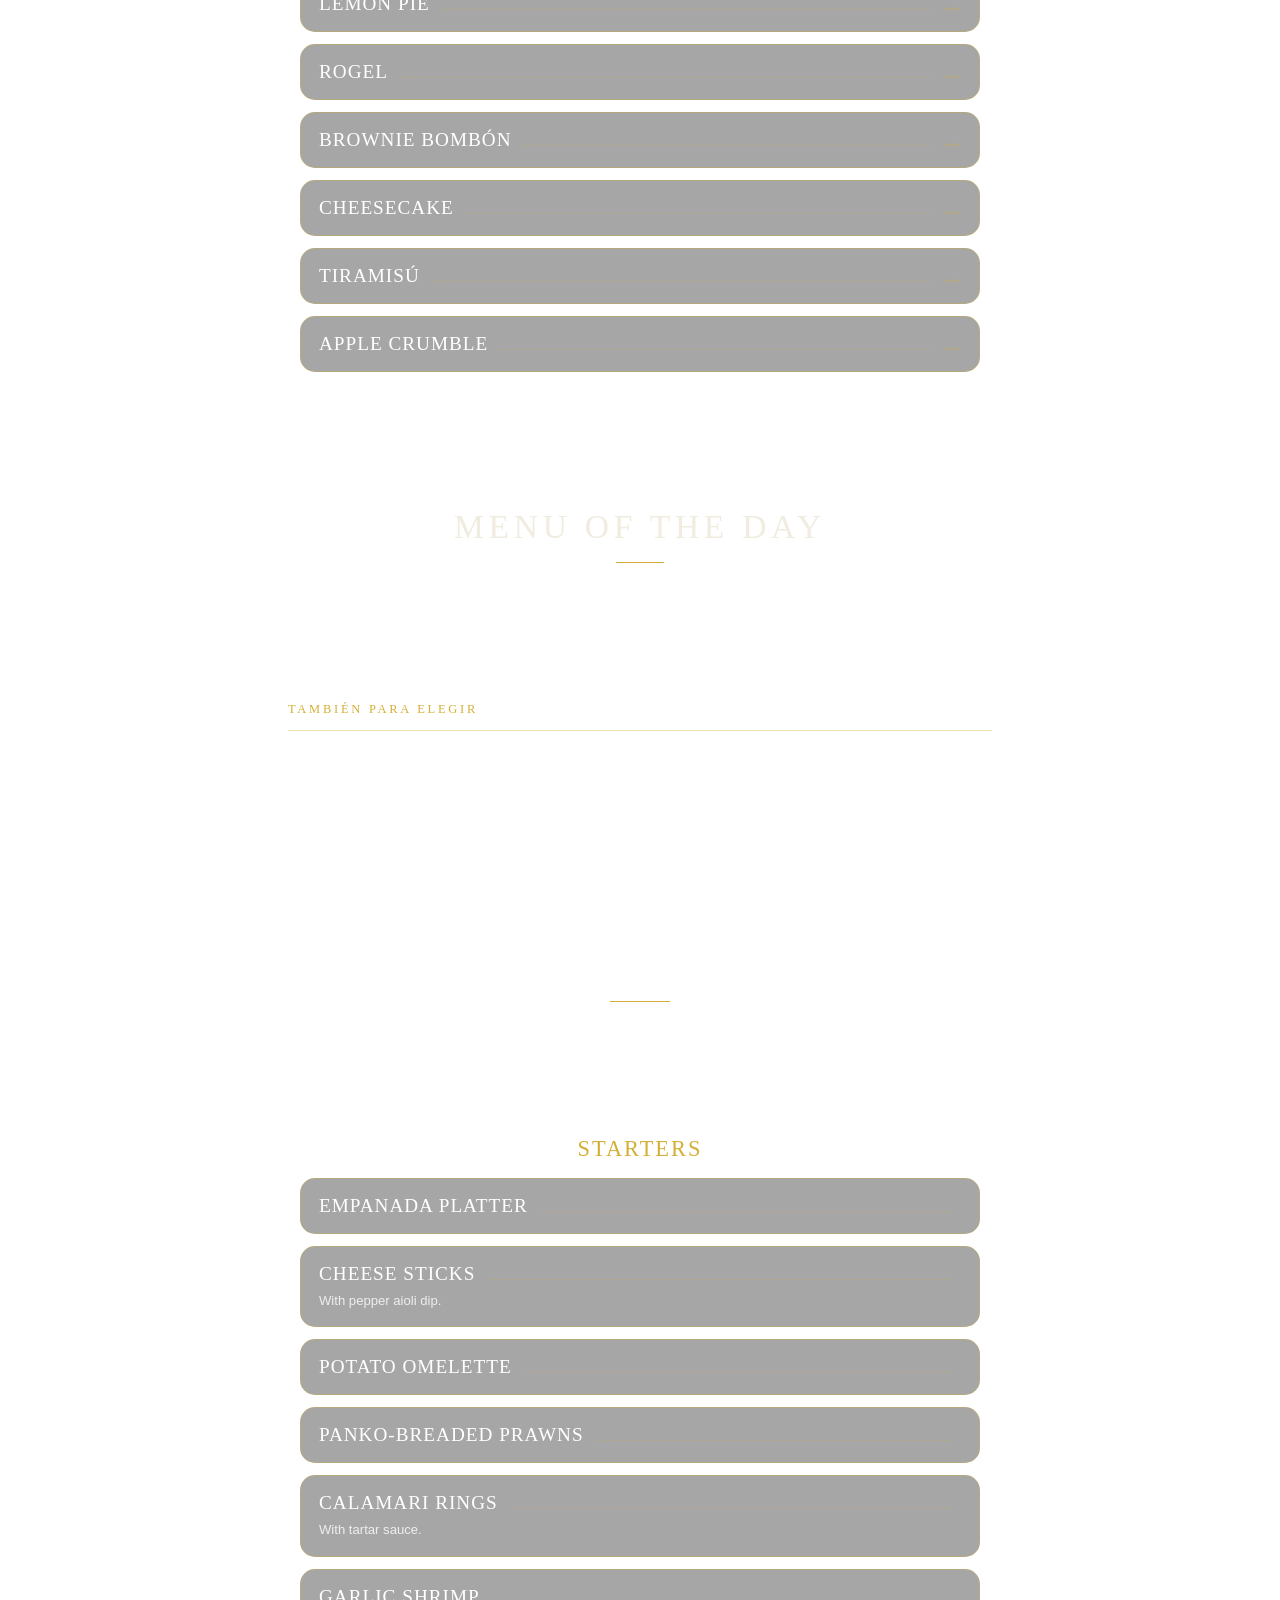
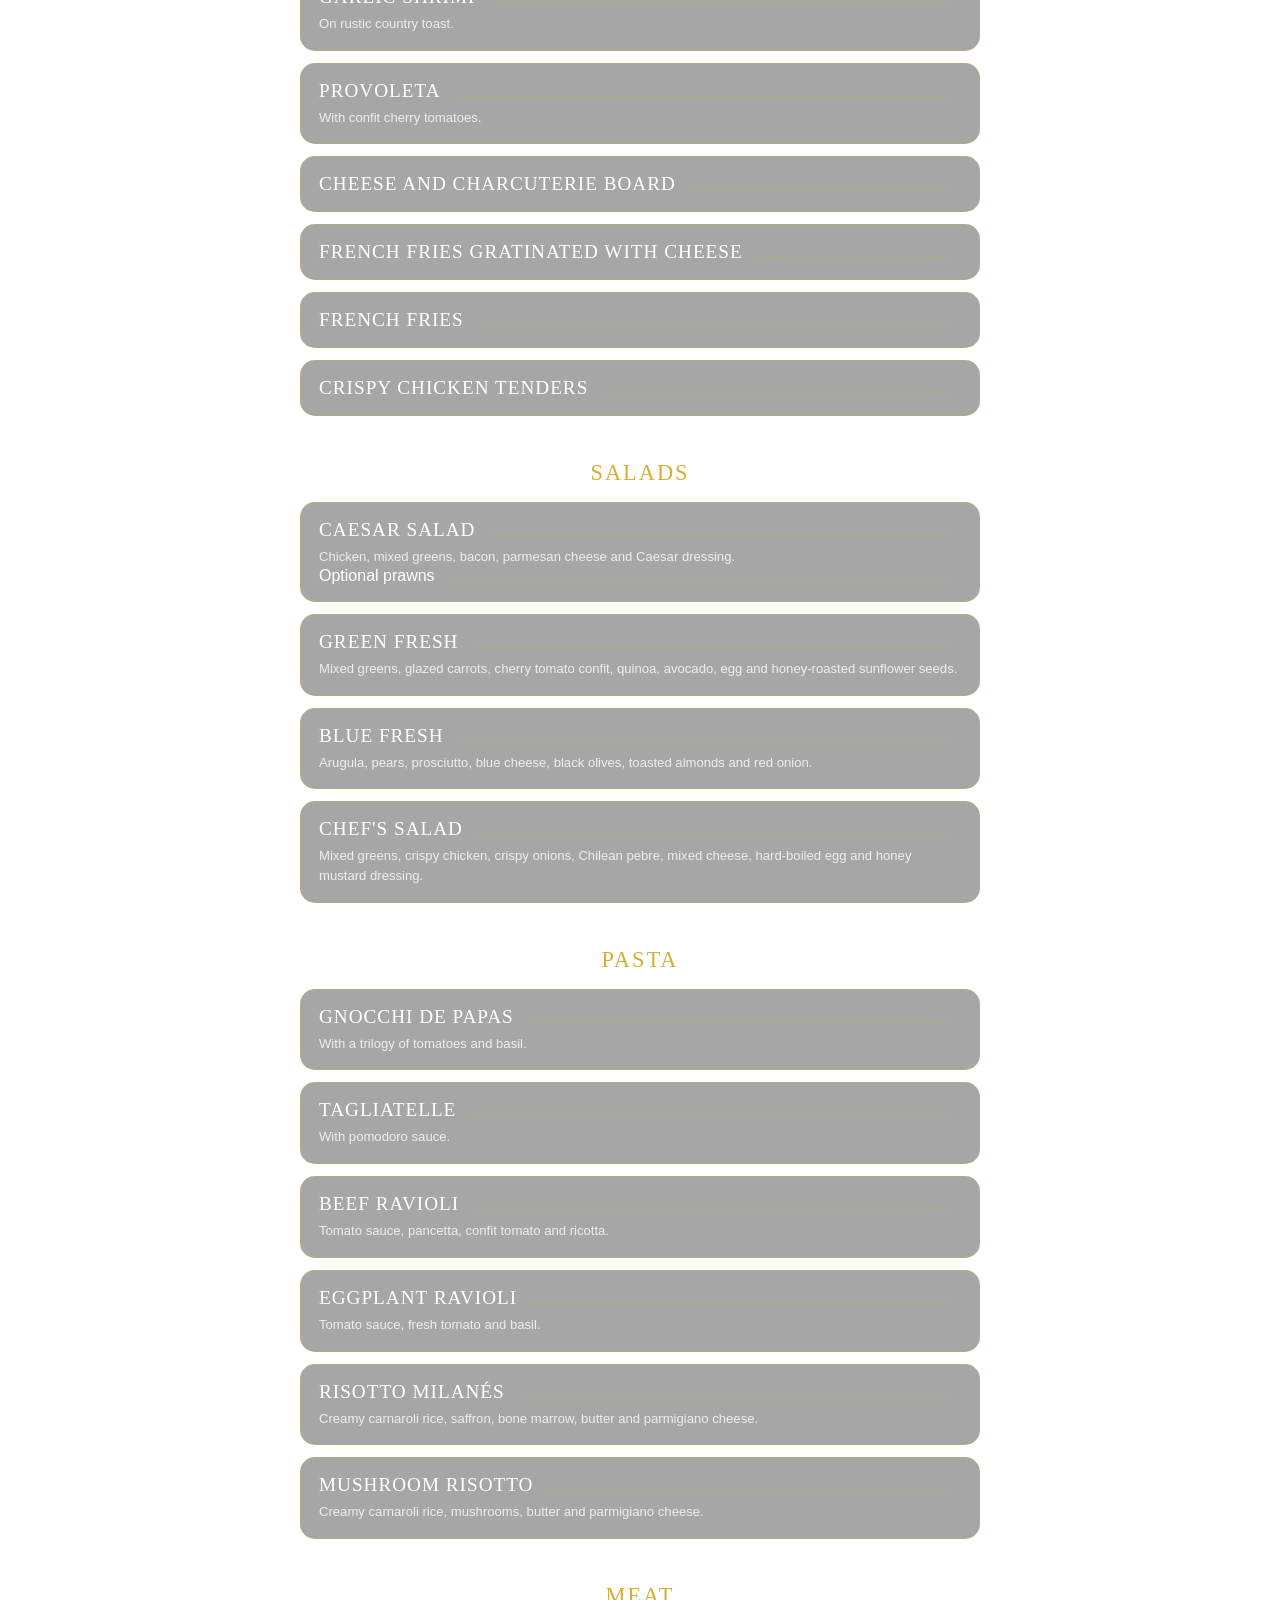
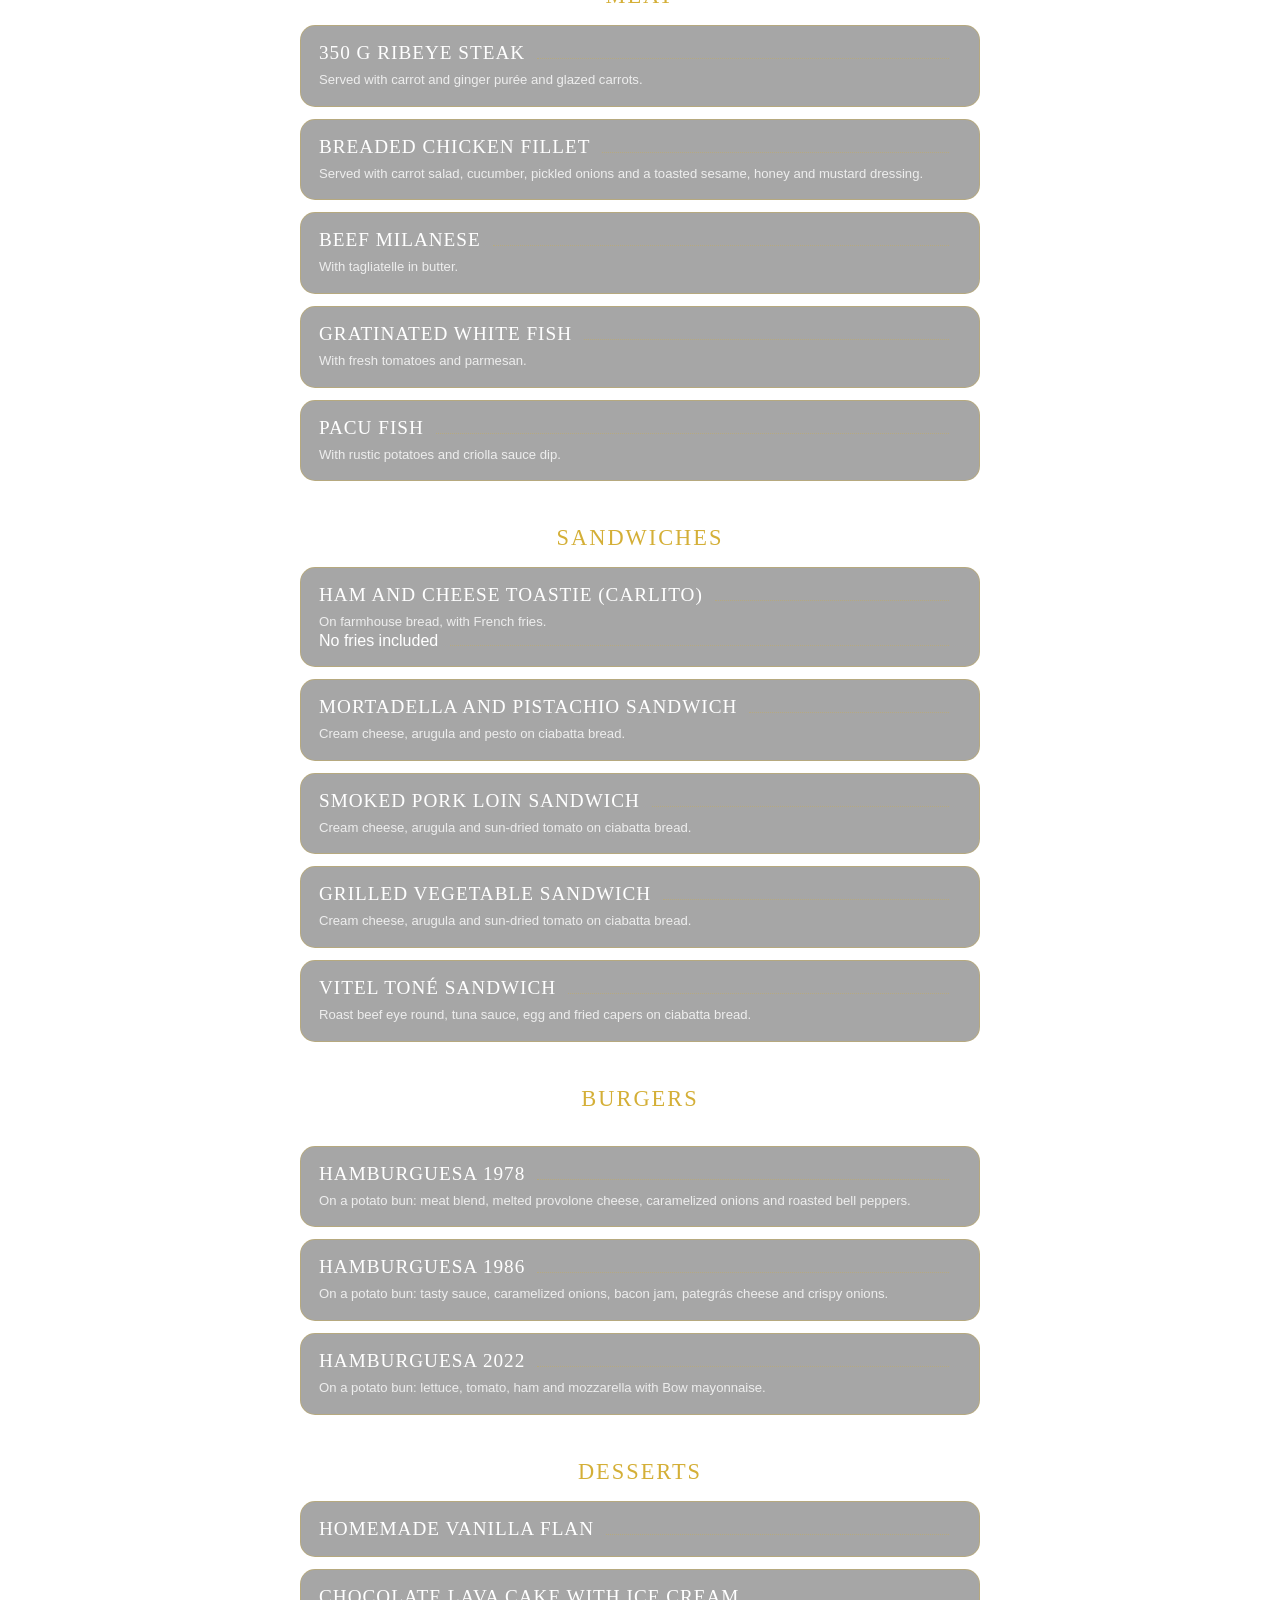
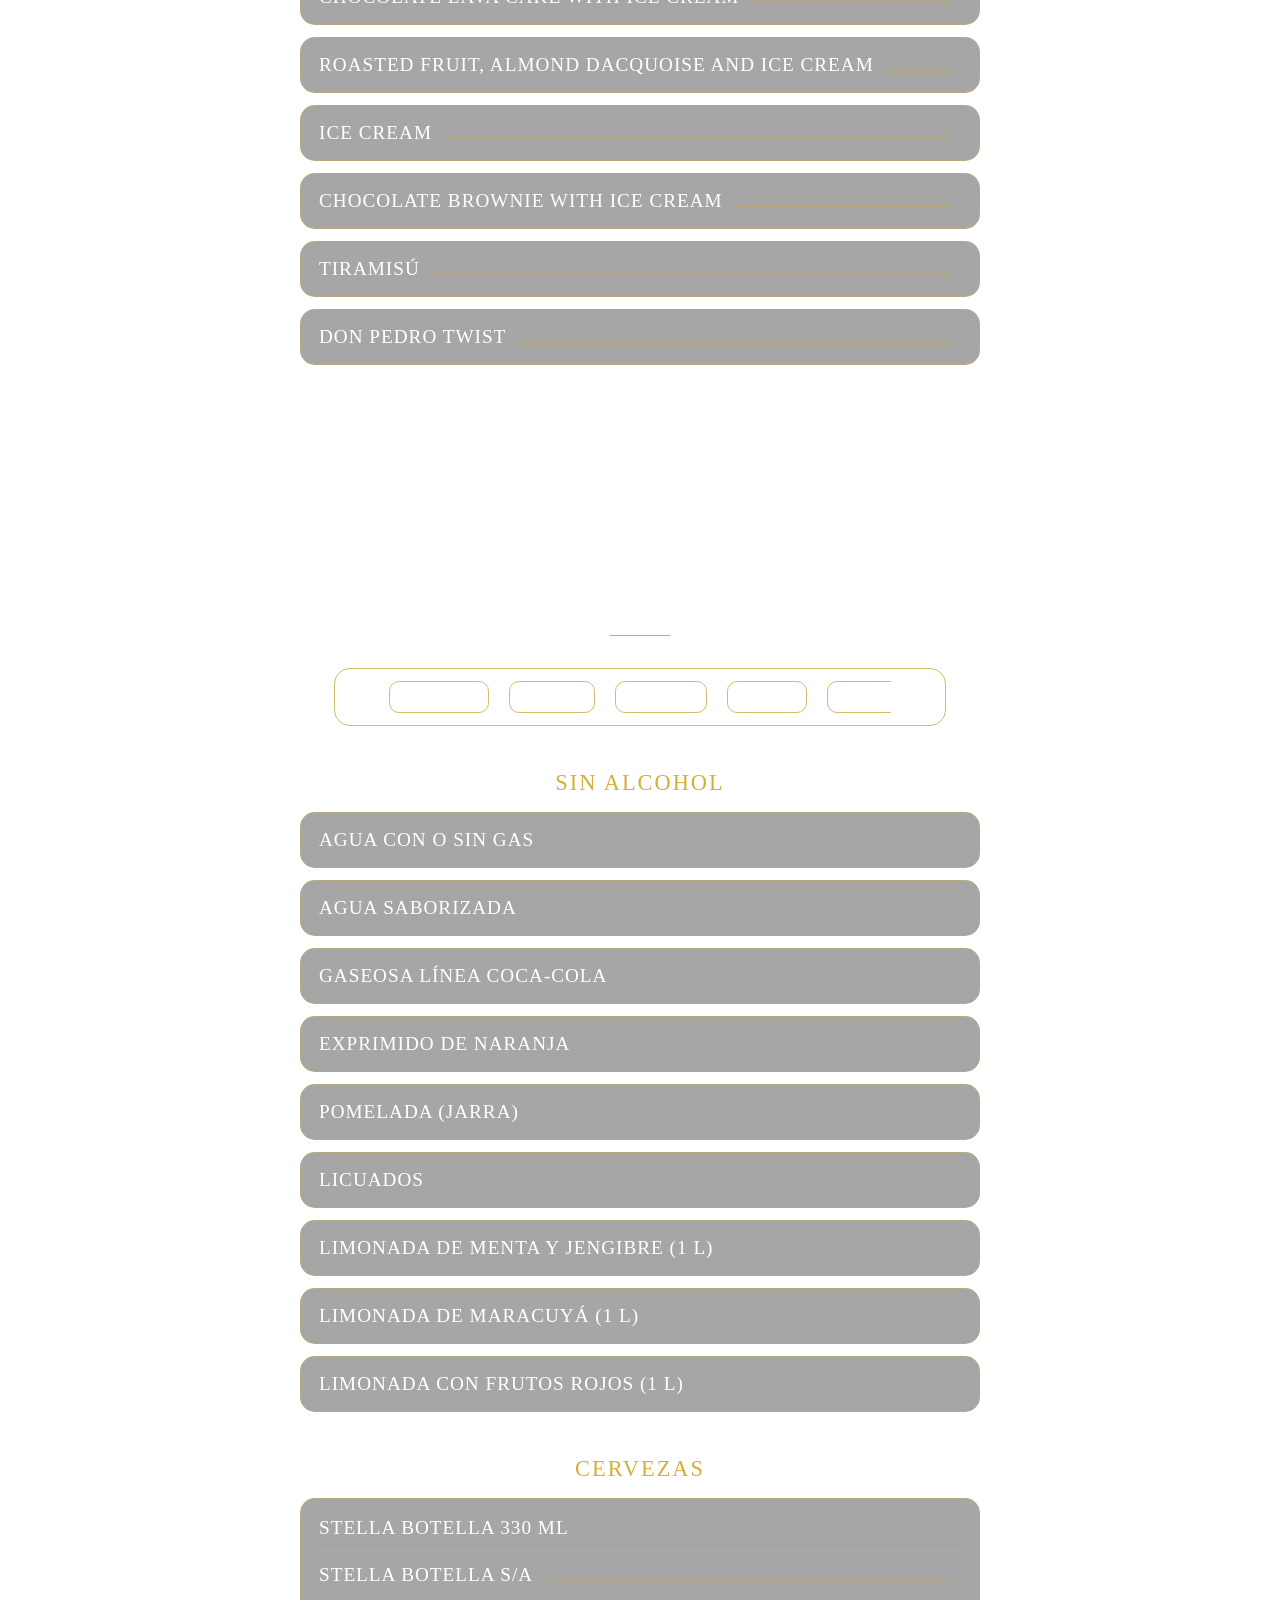
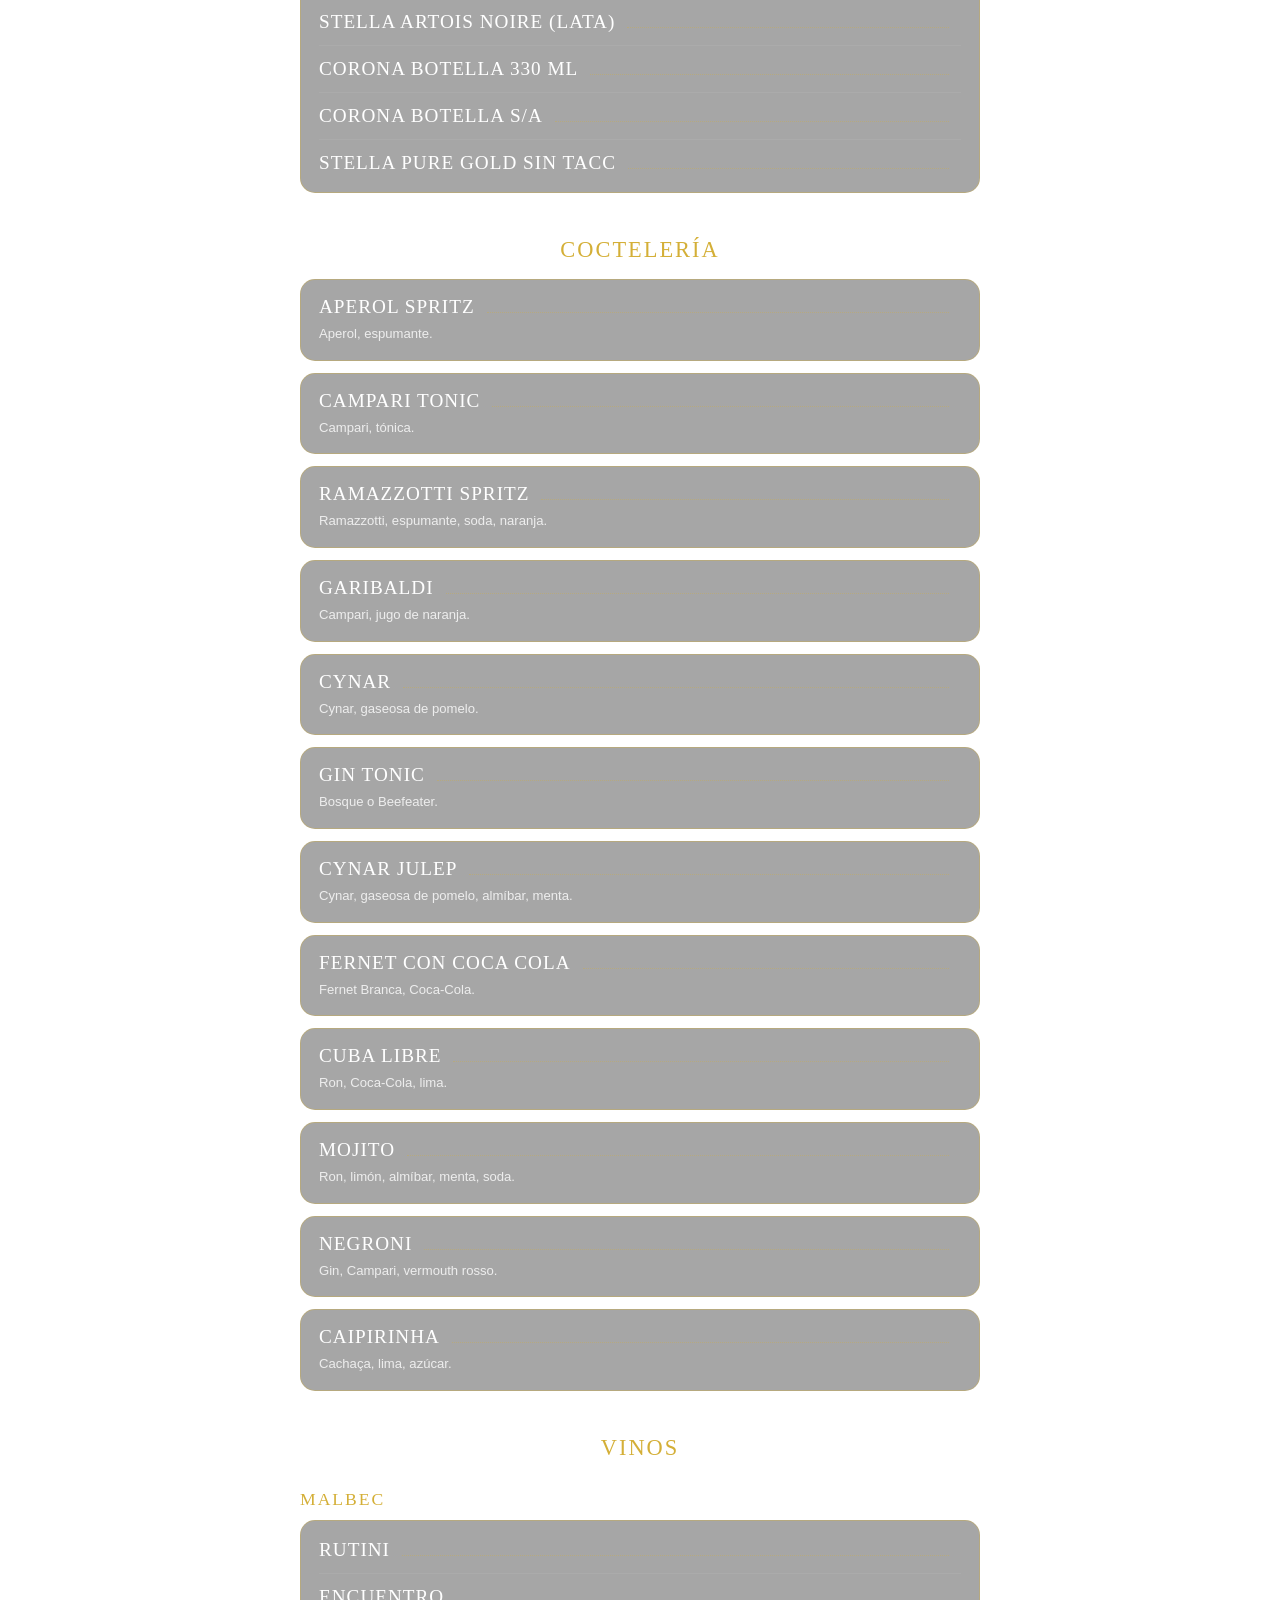
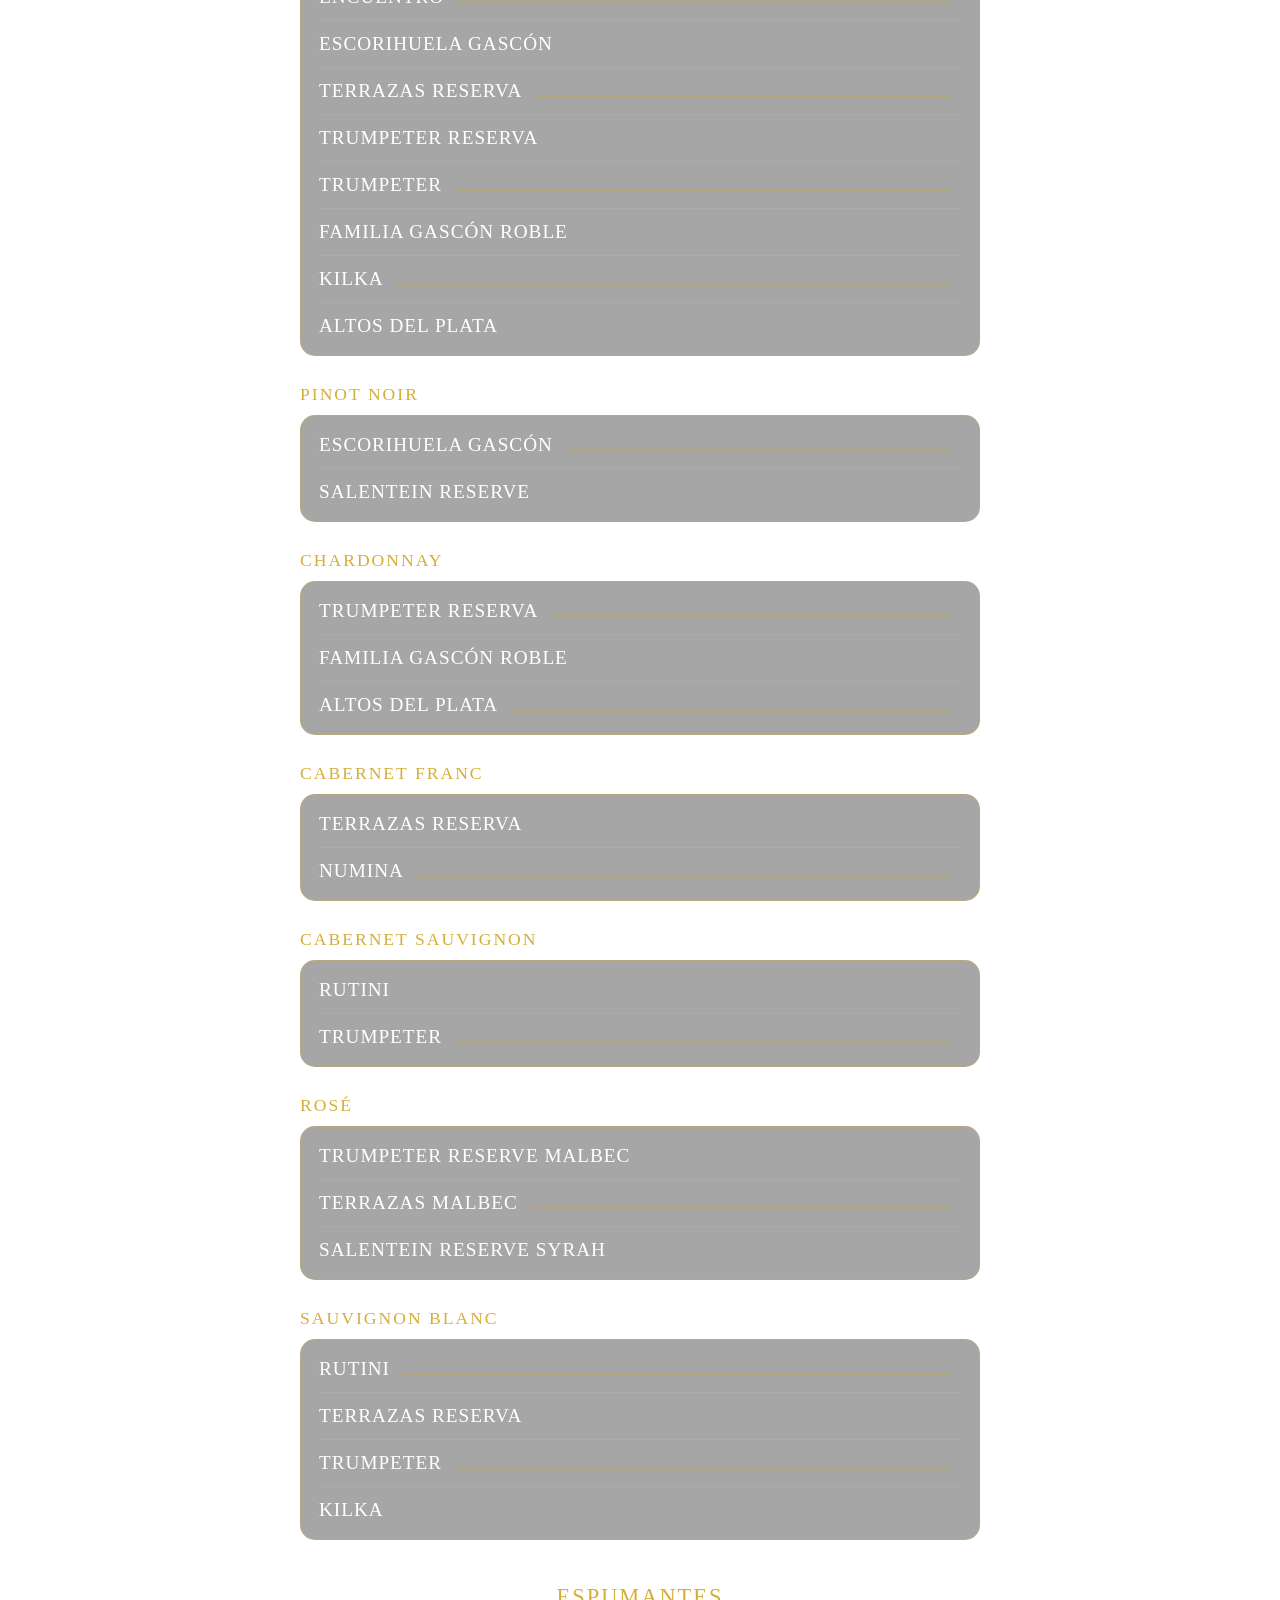
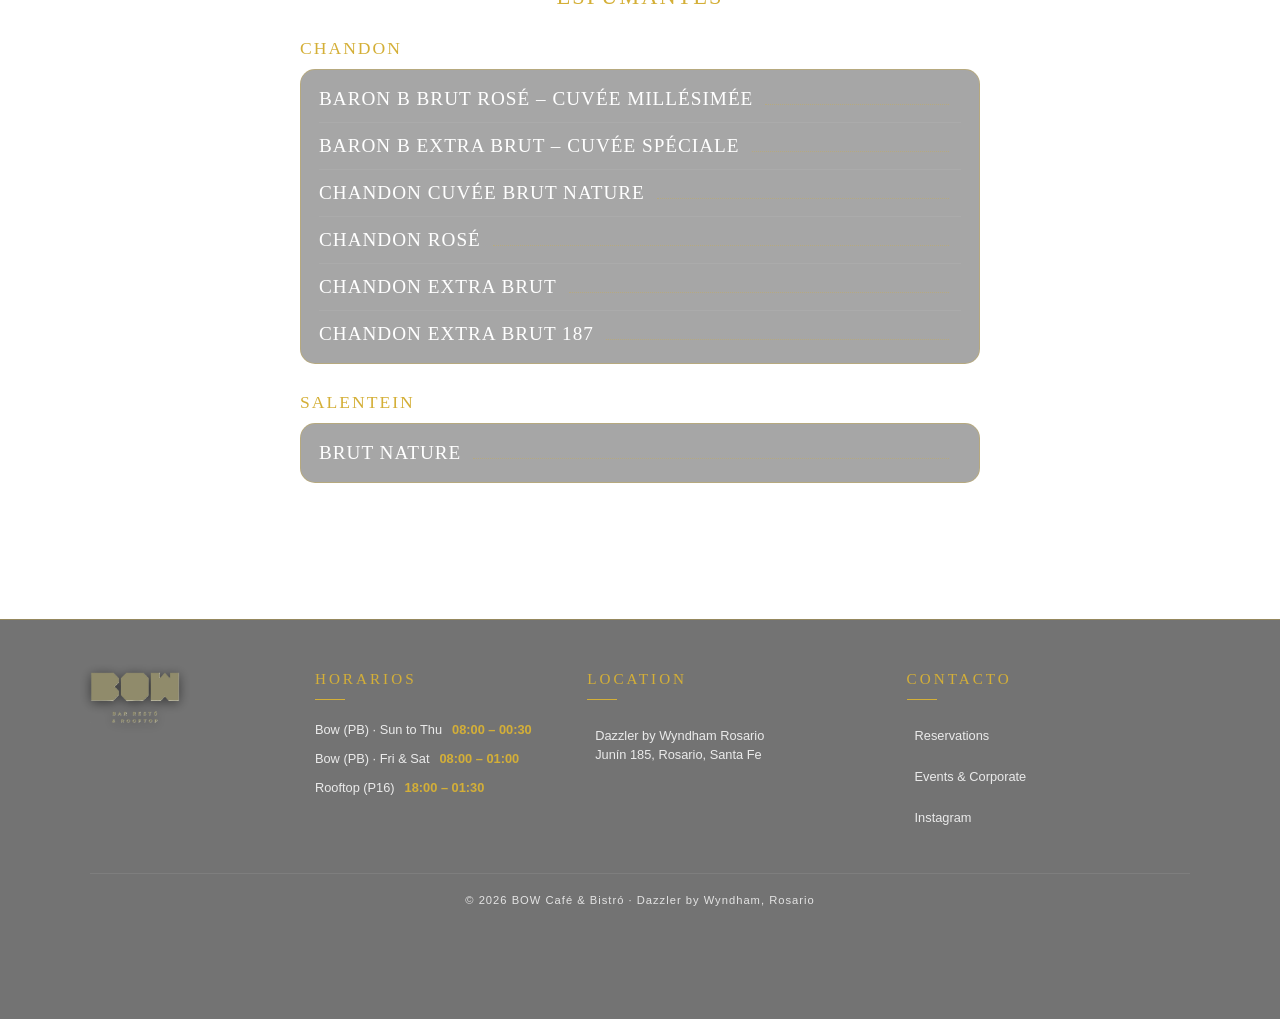
==== commit 73671263: "sacando prueba foto" ====
--- a/pag/bow.html
+++ b/pag/bow.html
@@ -479,7 +479,7 @@
 
 
                 <ul class="carta__lista">
-                    <li class="plato plato--foto">
+                    <!--<li class="plato plato--foto">
                         <figure class="plato__foto">
                             <img src="../img/boga.png" alt="Gnocchi de papas con trilogía de tomates y albahaca"
                                 width="400" height="400" loading="lazy" decoding="async">
@@ -491,14 +491,14 @@
                             </div>
                             <p class="plato__desc" data-i18n="d_pastas_gnocchi">Con trilogía de tomates y albahaca.</p>
                         </div>
-                    </li>
-                    <!-- <li class="plato">
+                    </li>-->
+                     <li class="plato">
                         <div class="plato__linea">
                             <h4 class="plato__nombre" data-i18n="n_entradas_empanadas">Tabla de empanadas para compartir
                             </h4>
                             <span class="plato__precio" id="p-entradas-empanadas"></span>
                         </div>
-                    </li>-->
+                    </li>
                     <li class="plato">
                         <div class="plato__linea">
                             <h4 class="plato__nombre" data-i18n="n_entradas_bastones_queso">Bastones de queso</h4>
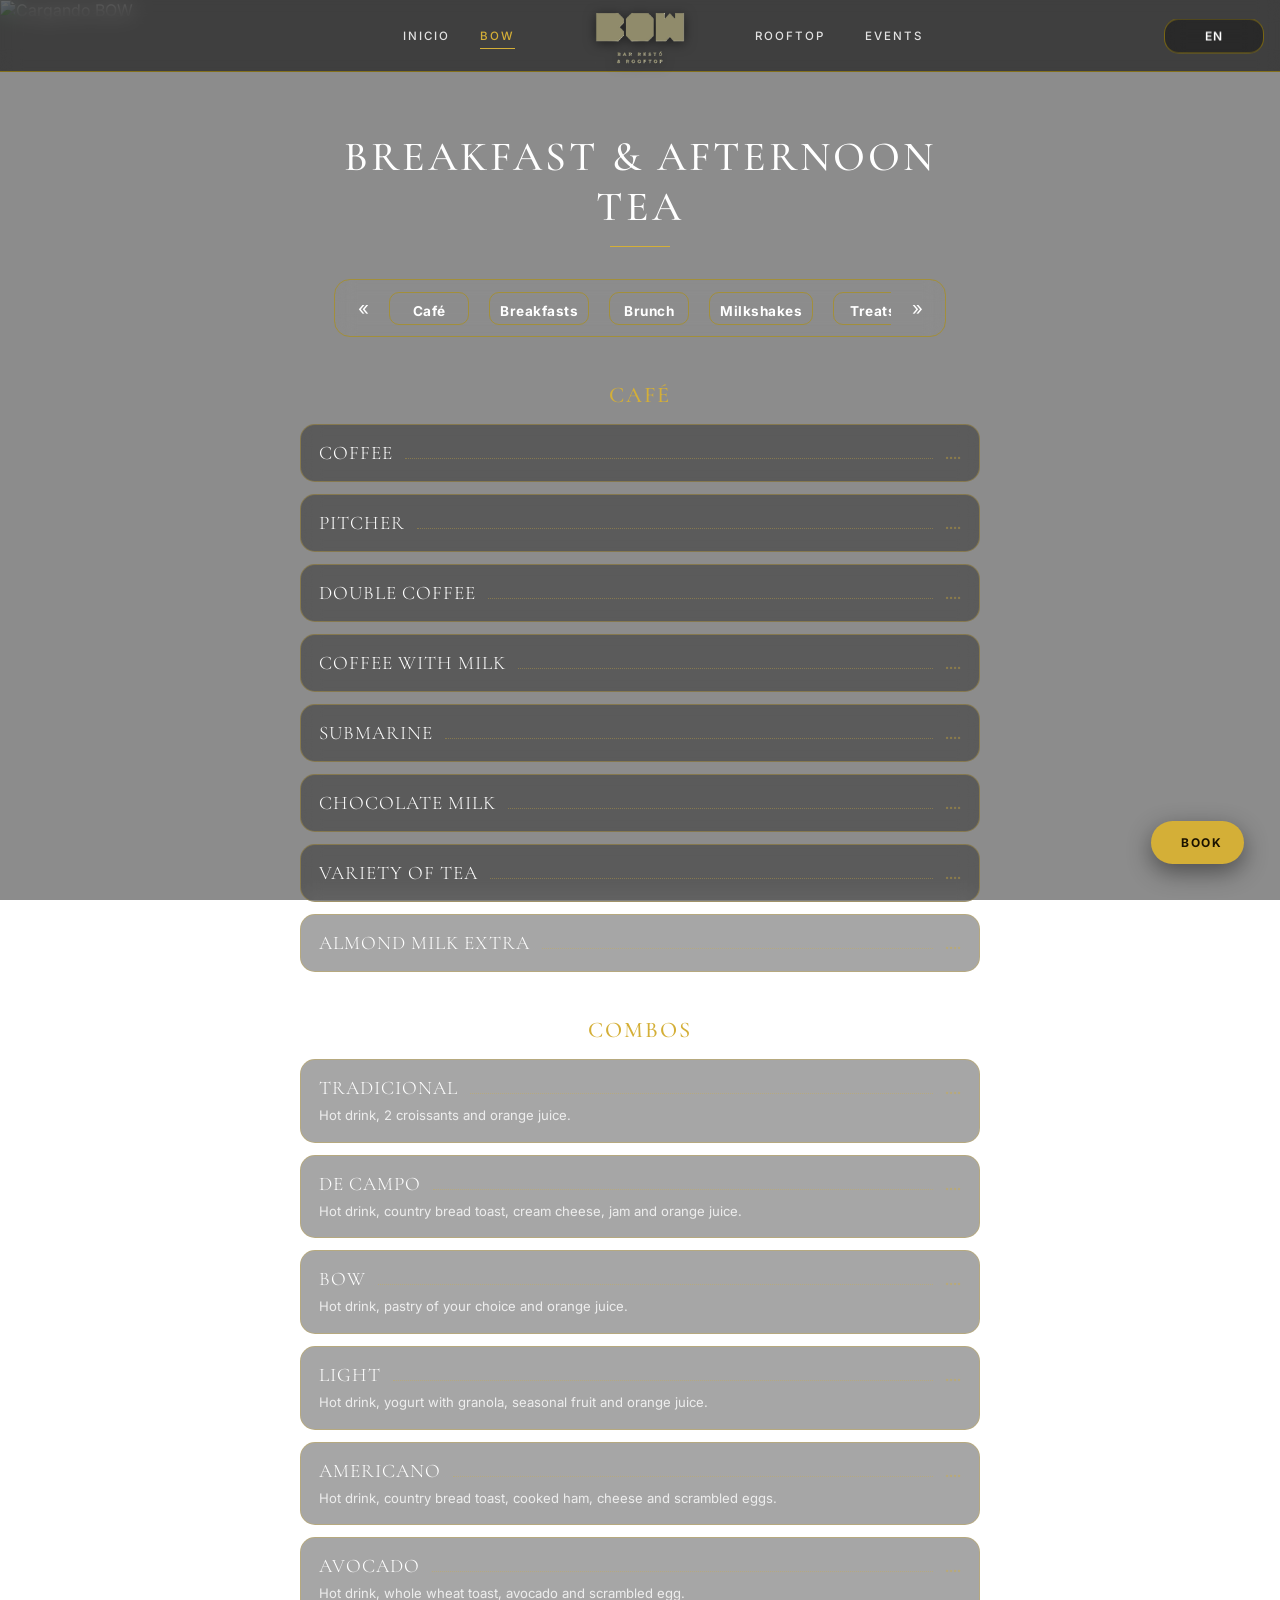
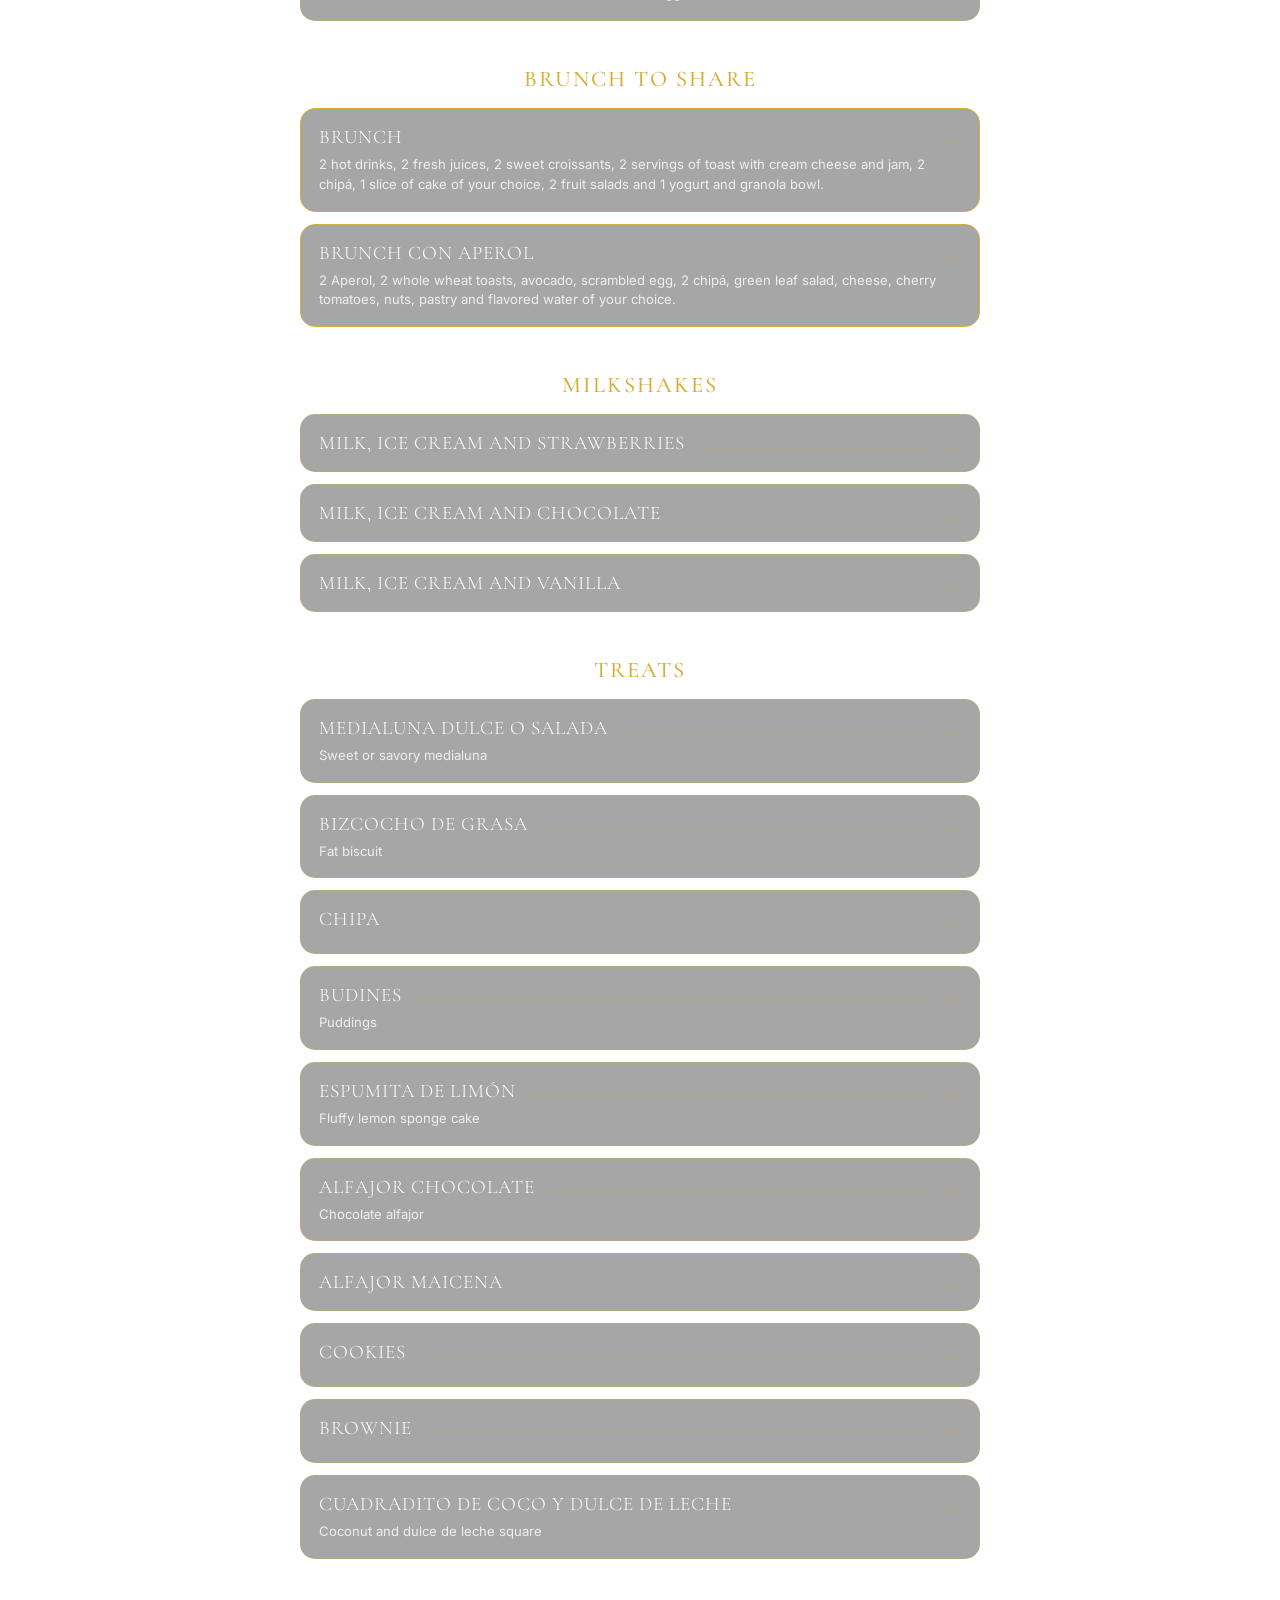
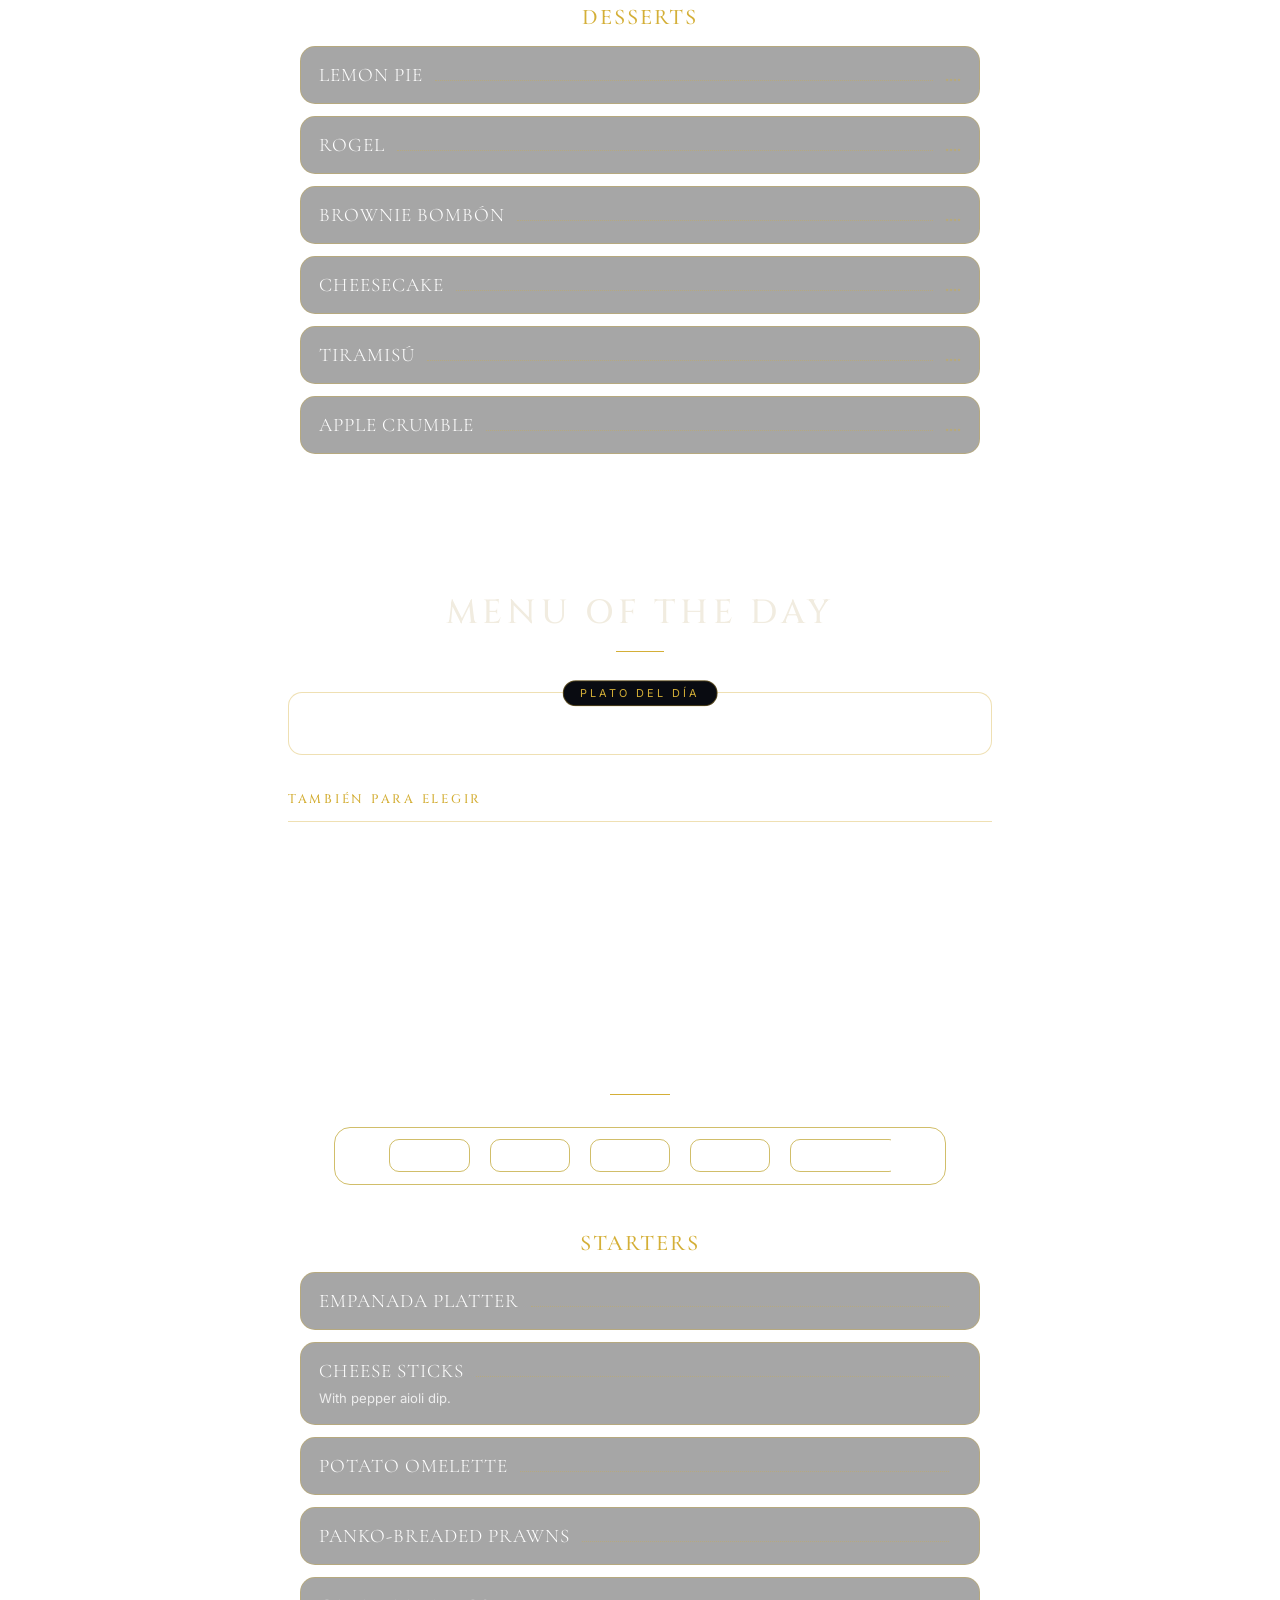
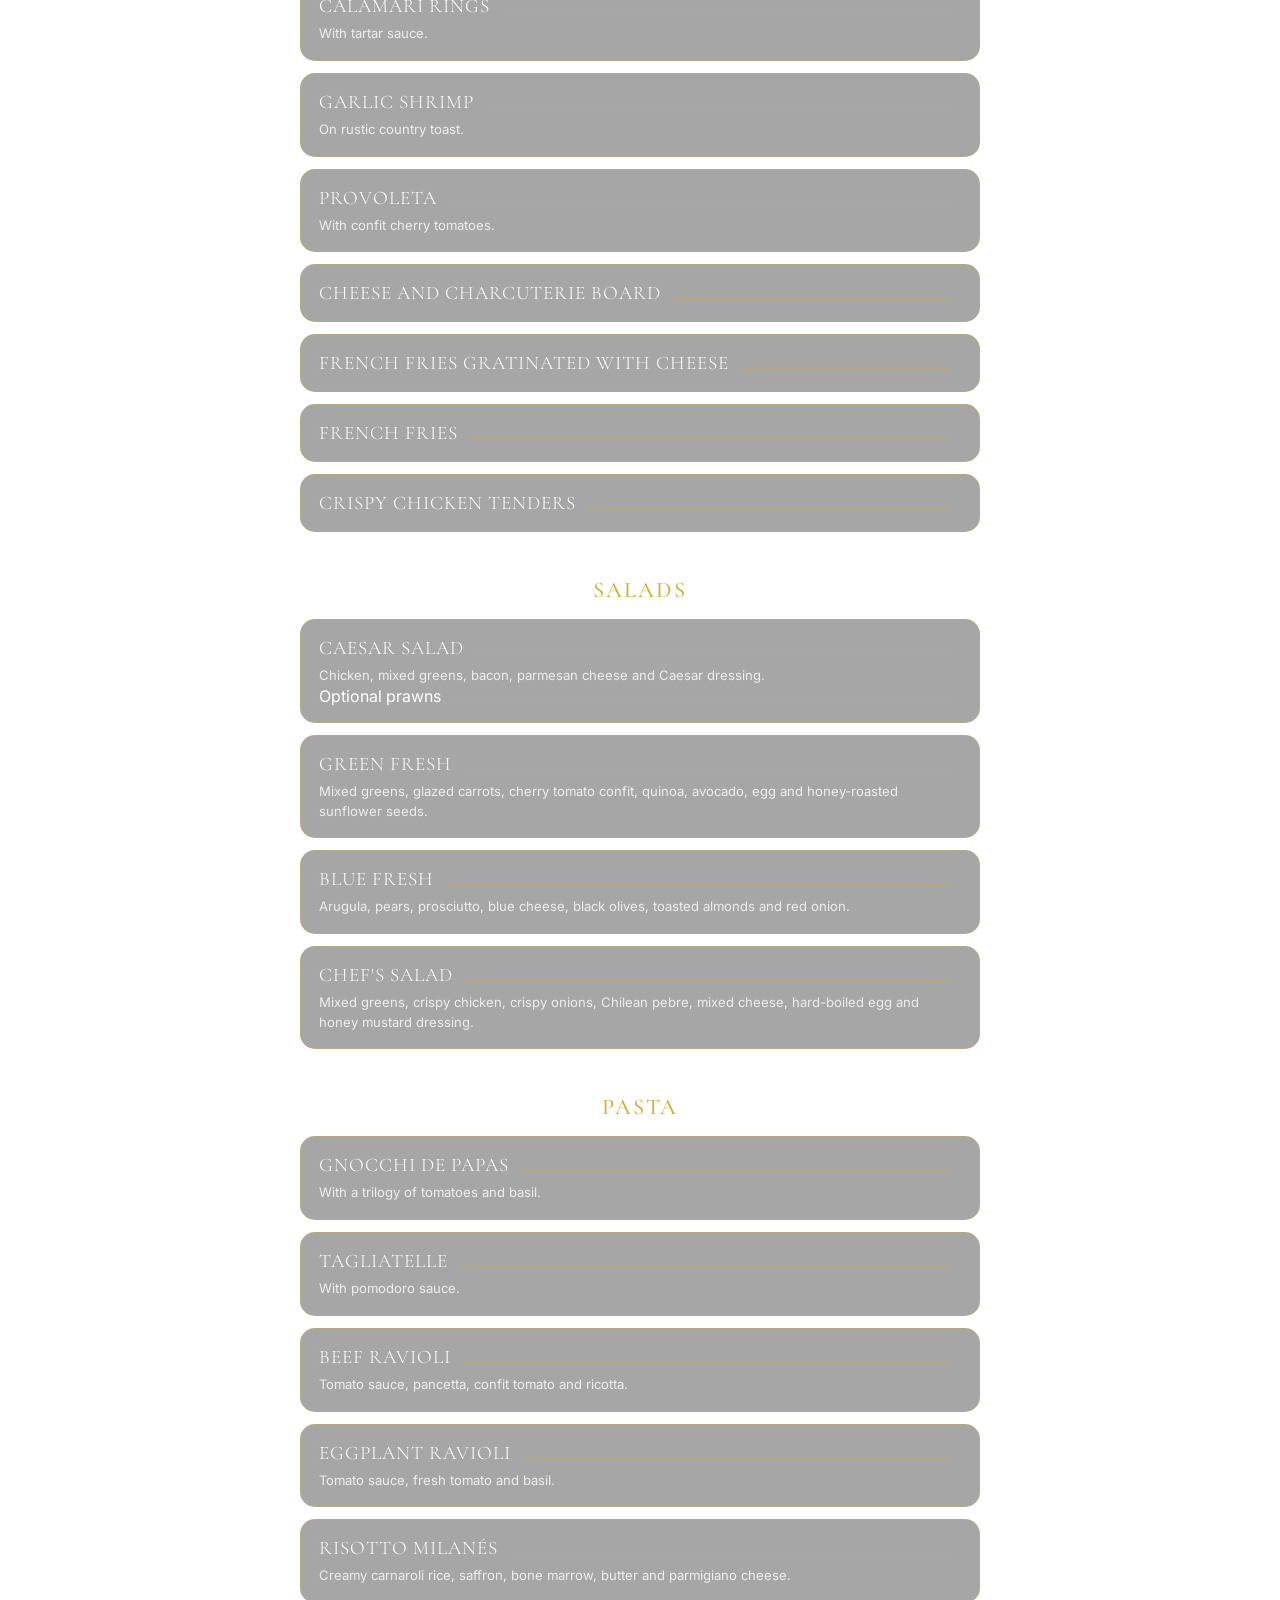
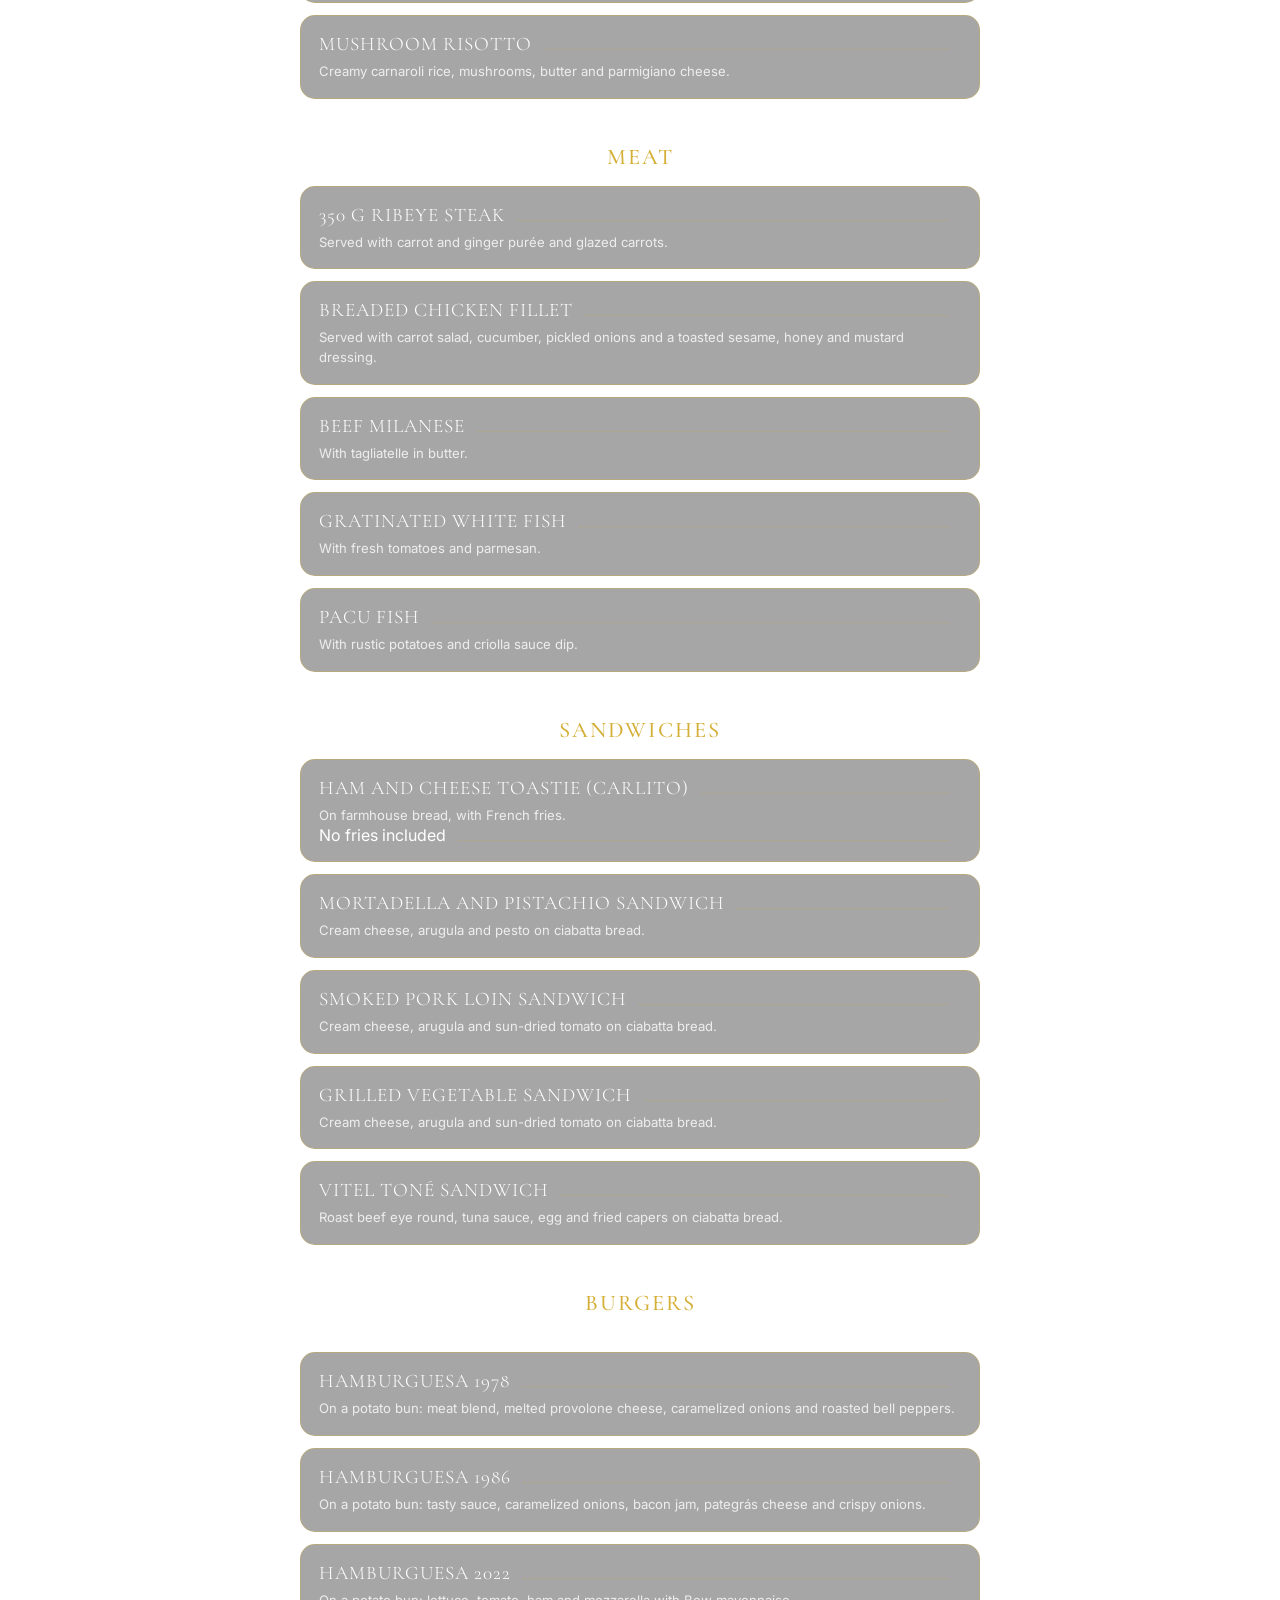
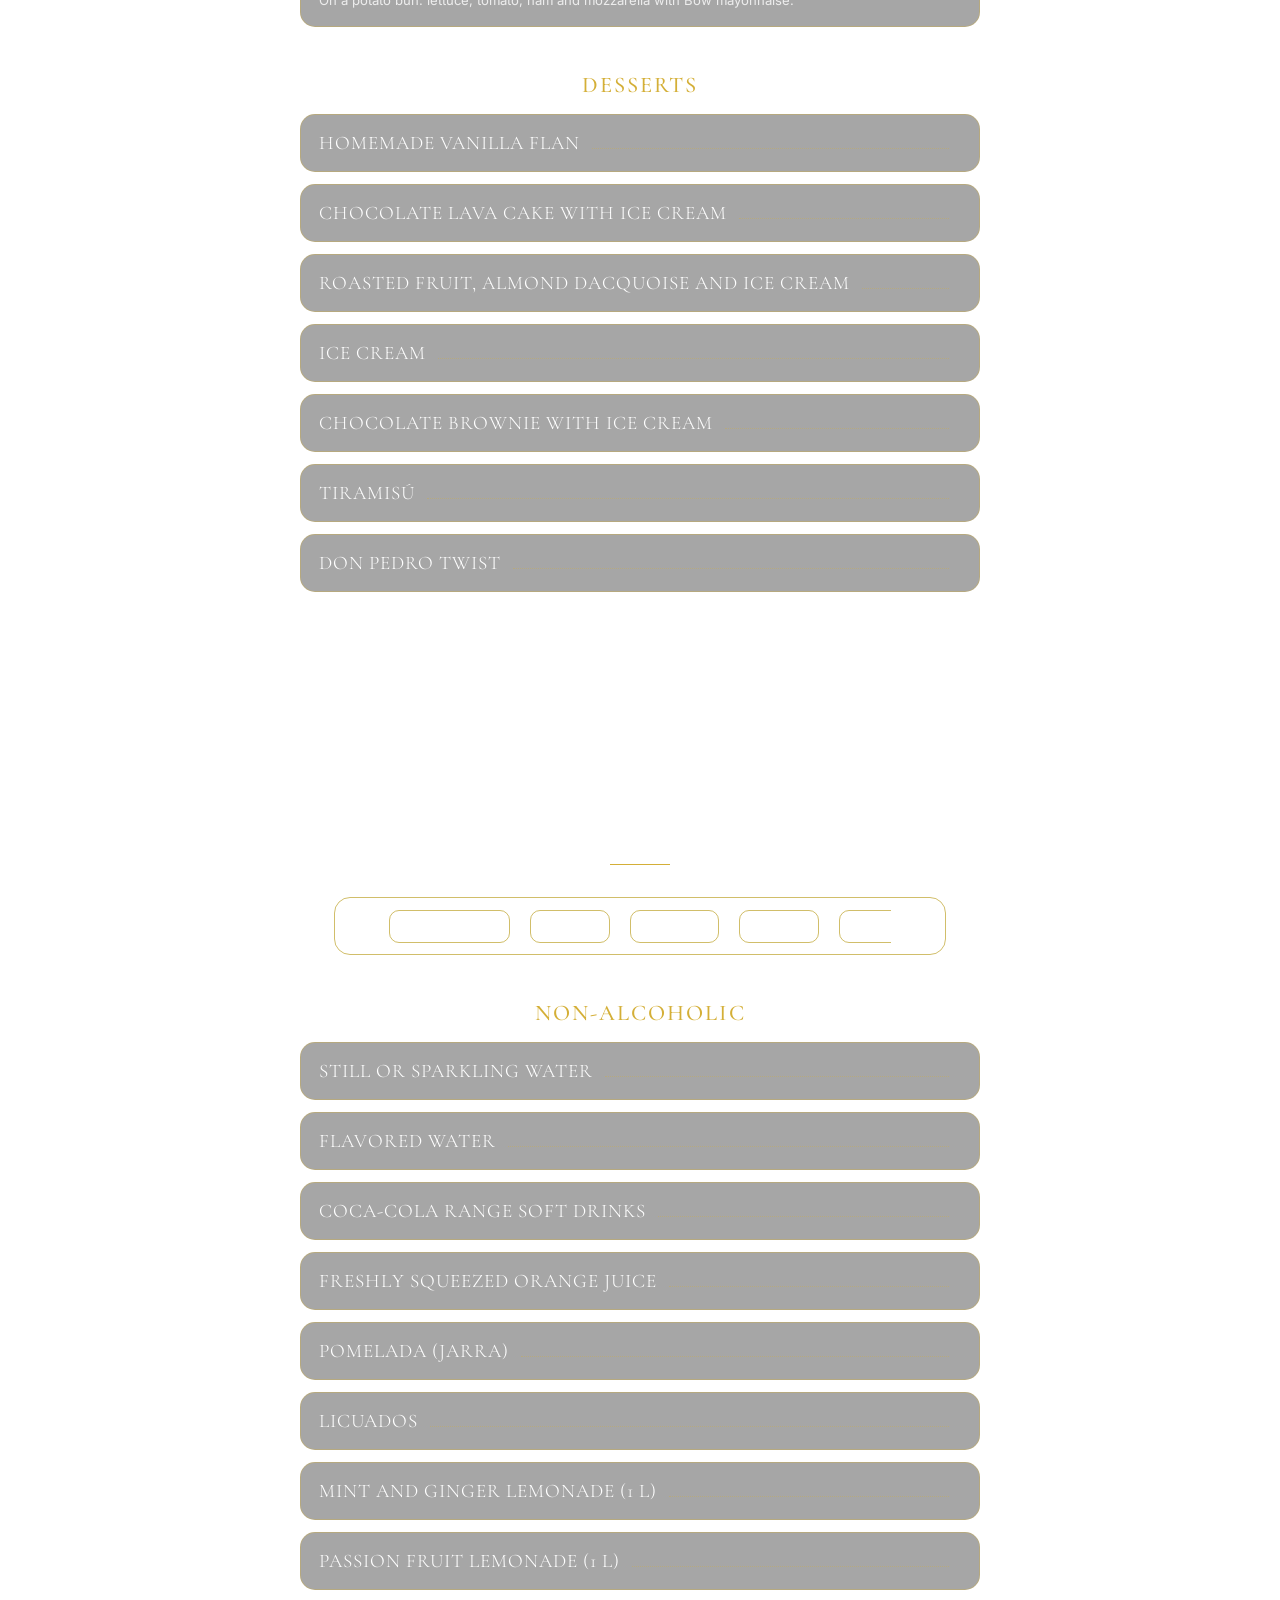
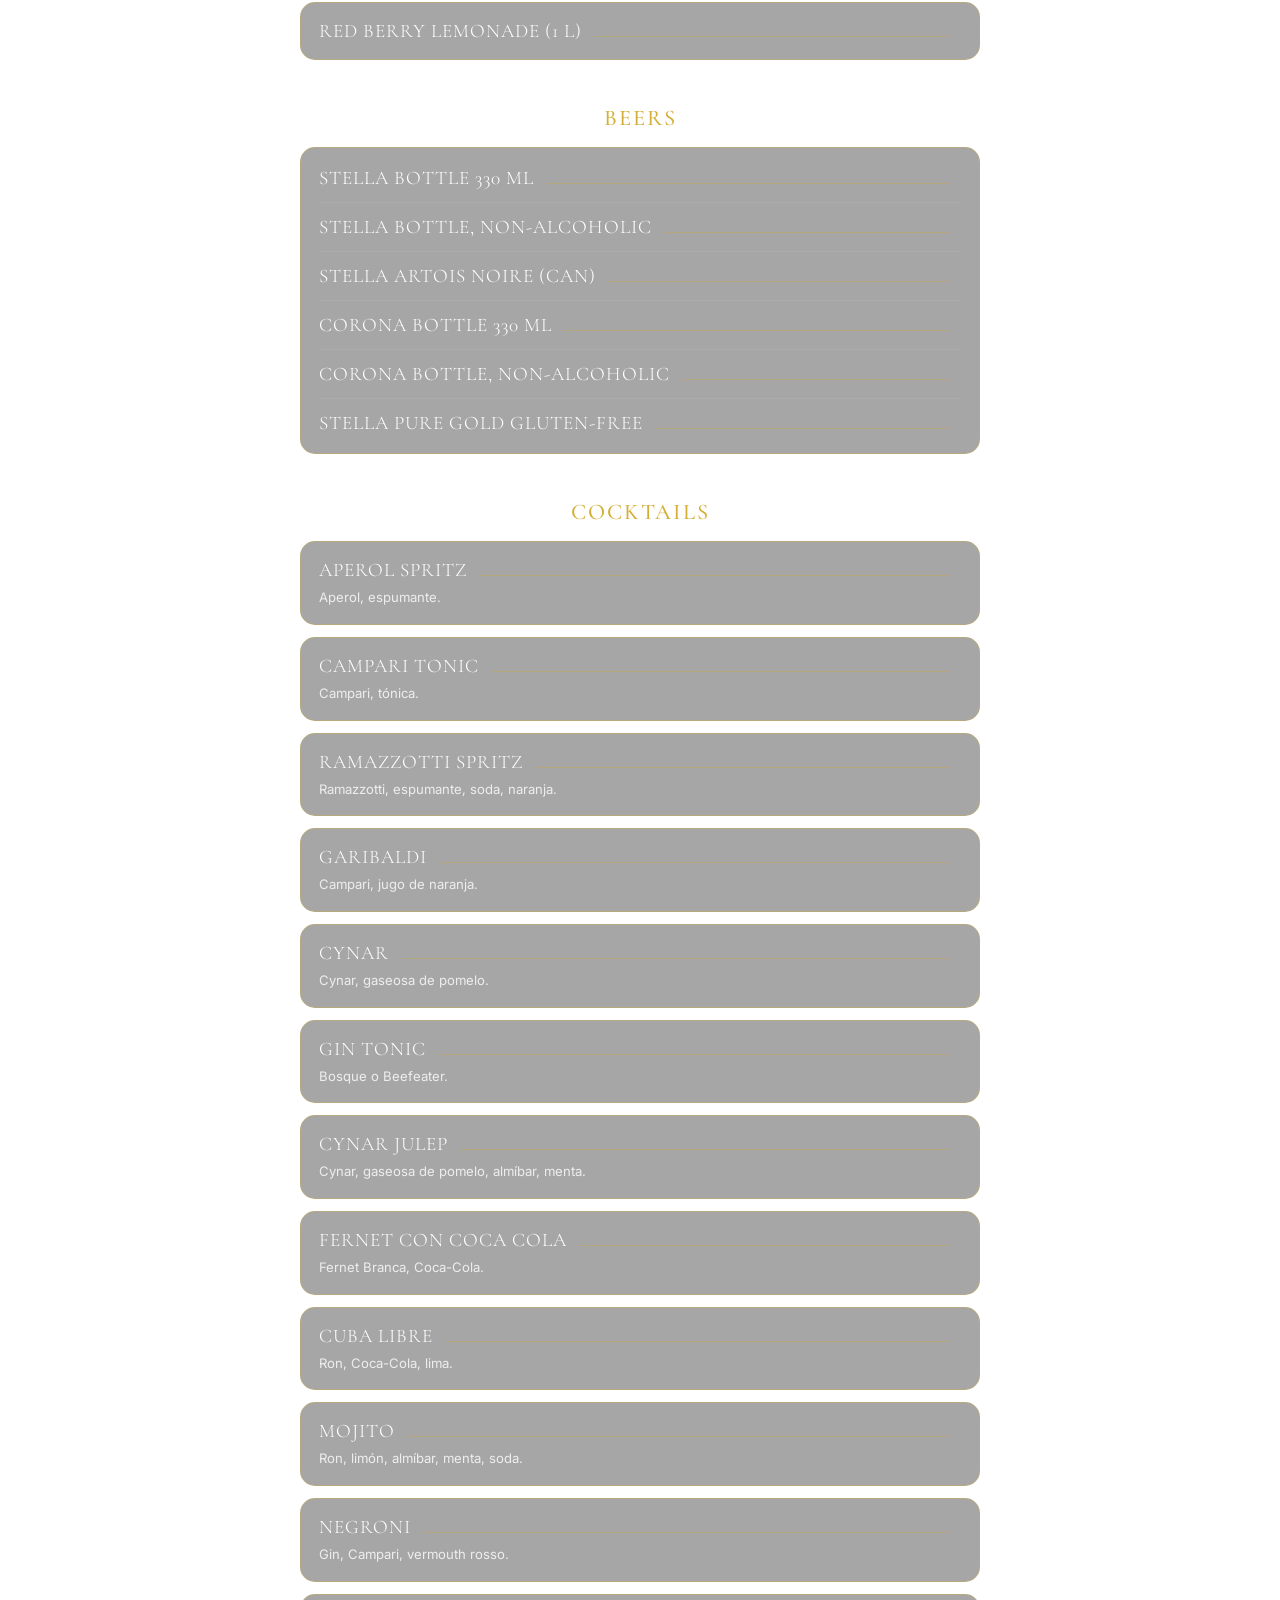
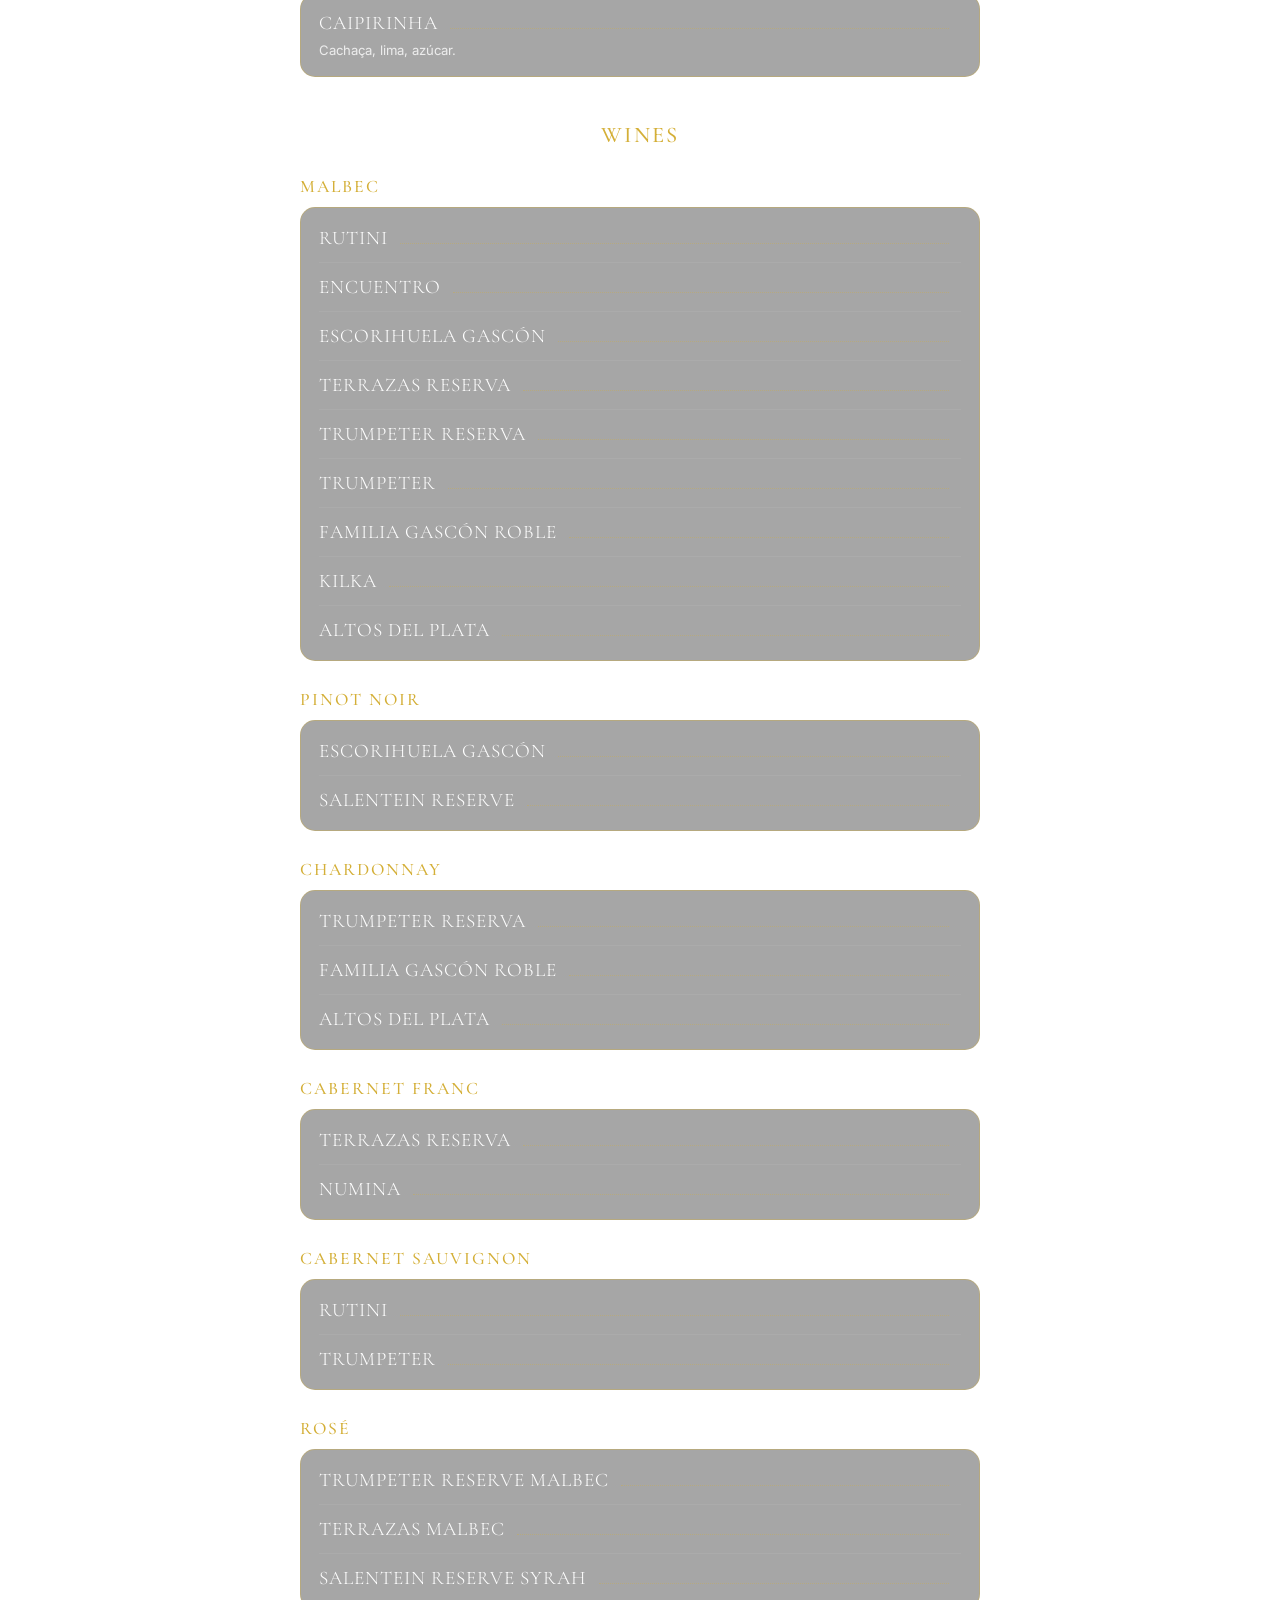
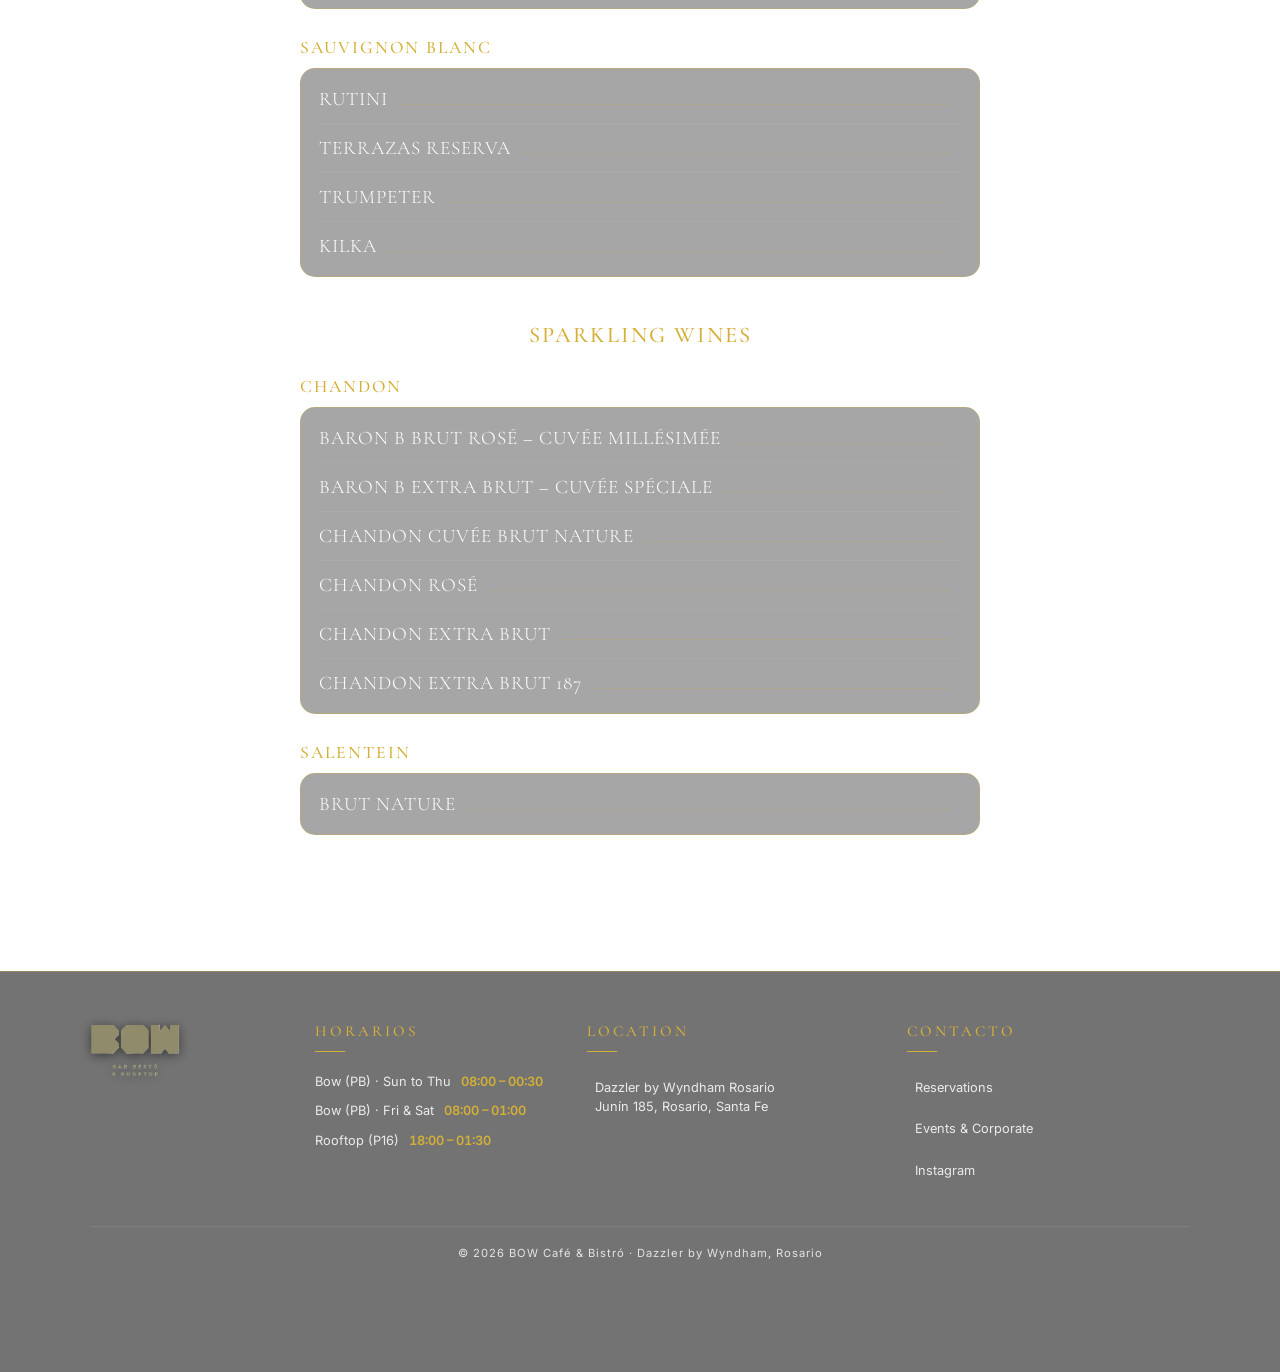
==== commit 6785ed02: "subiendo actualizaciones de la pagina SEO Y MOTORES DE BUSQUEDA" ====
--- a/pag/bow.html
+++ b/pag/bow.html
@@ -4,20 +4,119 @@
 <head>
     <meta charset="UTF-8">
     <meta name="viewport" content="width=device-width, initial-scale=1.0">
+    <meta name="theme-color" content="#090b11">
+
+    <title>Carta BOW Café & Bistró y Rooftop – Hotel Dazzler Rosario</title>
+    <meta name="description"
+        content="Carta de BOW en el Hotel Dazzler by Wyndham de Rosario: desayunos y meriendas, menú del día, restaurant, coctelería y vinos. Reservas por WhatsApp.">
+    <link rel="canonical" href="https://bowcafebistro.com.ar/pag/bow.html">
+
+    <!-- Open Graph: cómo se ve el link al compartirlo en WhatsApp / Instagram / Facebook -->
+    <meta property="og:type" content="website">
+    <meta property="og:title" content="Carta BOW Café  Bistró y Rooftop – Dazzler Rosario">
+    <meta property="og:description" content="Desayunos, menú del día, restaurant, coctelería y vinos en el Hotel Dazzler, Rosario.">
+    <meta property="og:url" content="https://bowcafebistro.com.ar/pag/bow.html">
+    <meta property="og:image" content="https://bowcafebistro.com.ar/img/og-bow.jpg">
+    <meta property="og:locale" content="es_AR">
+
+    <link rel="icon" type="image/png" sizes="32x32" href="../img/bowico-32x32.png">
+    <link rel="icon" type="image/png" sizes="16x16" href="../img/bowico-16x16.png">
+
+    <!-- Tipografías -->
+    <link rel="preconnect" href="https://fonts.googleapis.com">
+    <link rel="preconnect" href="https://fonts.gstatic.com" crossorigin>
+    <link rel="stylesheet"
+        href="https://fonts.googleapis.com/css2?family=Cinzel:wght@500&family=Cormorant+Garamond:wght@300;500;600&family=Inter:wght@300;400;500;600;700;800&display=swap">
+
+    <!-- Estilos -->
+    <link rel="stylesheet" href="../style/style.css">
+    <link rel="stylesheet" href="../style/bow.css">
+
+    <!-- Tabler Icons (carga sin bloquear el render) -->
+    <link rel="stylesheet" href="https://cdn.jsdelivr.net/npm/@tabler/icons-webfont@3.50.0/dist/tabler-icons.min.css"
+        media="print" onload="this.media='all'">
     <noscript>
         <link rel="stylesheet"
             href="https://cdn.jsdelivr.net/npm/@tabler/icons-webfont@3.50.0/dist/tabler-icons.min.css">
     </noscript>
-    <link rel="stylesheet" href="https://cdn.jsdelivr.net/npm/@tabler/icons-webfont@3.50.0/dist/tabler-icons.min.css"
-        media="print" onload="this.media='all'">
-    <link rel="stylesheet" href="../style/style.css">
-    <link rel="stylesheet" href="../style/bow.css">
-    <link rel="stylesheet" href="../style/index.css">
-    <title>BOW</title>
+
+    <!-- Google Analytics -->
+    <script async src="https://www.googletagmanager.com/gtag/js?id=G-9D3T41YX1H"></script>
+    <script>
+        window.dataLayer = window.dataLayer || [];
+        function gtag() { dataLayer.push(arguments); }
+        gtag('js', new Date());
+        gtag('config', 'G-9D3T41YX1H');
+    </script>
+
+    <!-- Datos estructurados -->
+    <script type="application/ld+json">
+    {
+      "@context": "https://schema.org",
+      "@graph": [
+        {
+          "@type": ["CafeOrCoffeeShop", "Restaurant"],
+          "@id": "https://bowcafebistro.com.ar/pag/bow.html#bow",
+          "name": "BOW Café & Bistró",
+          "url": "https://bowcafebistro.com.ar/",
+          "image": "https://bowcafebistro.com.ar/img/og-bow.jpg",
+          "logo": "https://bowcafebistro.com.ar/img/logobow.png",
+          "telephone": "+5493415608330",
+          "address": {
+            "@type": "PostalAddress",
+            "streetAddress": "Junín 185",
+            "addressLocality": "Rosario",
+            "addressRegion": "Santa Fe",
+            "postalCode": "2000",
+            "addressCountry": "AR"
+          },
+          "containedInPlace": {
+            "@type": "Hotel",
+            "name": "Dazzler by Wyndham Rosario",
+            "url": "https://dazzlerrosario.com/"
+          },
+          "openingHoursSpecification": [
+            { "@type": "OpeningHoursSpecification",
+              "dayOfWeek": ["Sunday","Monday","Tuesday","Wednesday","Thursday"],
+              "opens": "08:00", "closes": "00:30" },
+            { "@type": "OpeningHoursSpecification",
+              "dayOfWeek": ["Friday","Saturday"],
+              "opens": "08:00", "closes": "01:00" }
+          ],
+          "sameAs": ["https://www.instagram.com/bowcafebistro/"]
+        },
+        {
+          "@type": "BarOrPub",
+          "@id": "https://bowcafebistro.com.ar/pag/bow.html#rooftop",
+          "name": "BOW Rooftop",
+          "url": "https://bowcafebistro.com.ar/pag/bow.html#rooftop",
+          "telephone": "+5493415608330",
+          "address": {
+            "@type": "PostalAddress",
+            "streetAddress": "Junín 185",
+            "addressLocality": "Rosario",
+            "addressRegion": "Santa Fe",
+            "postalCode": "2000",
+            "addressCountry": "AR"
+          },
+          "containedInPlace": {
+            "@type": "Hotel",
+            "name": "Dazzler by Wyndham Rosario",
+            "url": "https://dazzlerrosario.com/"
+          },
+          "openingHoursSpecification": {
+            "@type": "OpeningHoursSpecification",
+            "dayOfWeek": ["Sunday","Monday","Tuesday","Wednesday","Thursday","Friday","Saturday"],
+            "opens": "18:00", "closes": "01:30"
+          }
+        }
+      ]
+    }
+    </script>
 </head>
 
 <body>
-
+<h1 class="sr-only">Carta BOW Café & Bistró y Rooftop – Hotel Dazzler Rosario</h1>
 
     <!-- Logo de pantalla de carga -->
     <div id="loader">
@@ -41,10 +140,8 @@
         </label>
 
         <a class="nav__logo" href="#bow">
-            <img src="../img/logobow.png"
-         data-logo-bow="../img/logobow.png"
-         data-logo-rooftop="../img/logorooftop.png"
-         alt="BOW">
+            <img src="../img/logobow.png" data-logo-bow="../img/logobow.png" data-logo-rooftop="../img/logorooftop.png"
+                alt="BOW">
         </a>
 
         <nav class="nav__menu">
@@ -80,10 +177,20 @@
                         <li><a href="#rooftop-bebida"><span data-i18n="bebida">Bebida</span></a></li>
                     </ul>
                 </li>
-
-                <!--<li class="nav__item">
+                <li class="nav__item nav__item--sub">
+                    <input type="checkbox" id="sub-eventos" class="nav__check-sub">
                     <a class="nav__link" href="#eventos"><span data-i18n="eventos_corto">Eventos</span></a>
-                </li>-->
+                    <label for="sub-eventos" class="nav__toggle" aria-label="Mostrar secciones">
+                        <i class="ti ti-chevron-down"></i>
+                    </label>
+                    <ul class="nav__sub">
+                        <li><a href="#eventos-sobre"><span data-i18n="ev_nav_sobre">Sobre nosotros</span></a></li>
+                        <li><a href="#eventos-espacios"><span data-i18n="ev_nav_espacios">Nuestro espacio</span></a>
+                        </li>
+                        <li><a href="#eventos-servicios"><span data-i18n="ev_nav_servicios">Servicios</span></a></li>
+                    </ul>
+                </li>
+
             </ul>
         </nav>
 
@@ -492,7 +599,7 @@
                             <p class="plato__desc" data-i18n="d_pastas_gnocchi">Con trilogía de tomates y albahaca.</p>
                         </div>
                     </li>-->
-                     <li class="plato">
+                    <li class="plato">
                         <div class="plato__linea">
                             <h4 class="plato__nombre" data-i18n="n_entradas_empanadas">Tabla de empanadas para compartir
                             </h4>
@@ -883,8 +990,7 @@
                                 data-i18n="sec_cocteleria">Coctelería</span></a>
                         <a href="#b-vinos" class="categoria-card"><i class="ti ti-glass-full"></i><span
                                 data-i18n="sec_vinos">Vinos</span></a>
-                        <a href="#b-espumantes" class="categoria-card"><i class="ti ti-bottle"></i><span
-                                data-i18n="sec_espumantes">Espumantes</span></a>
+                        <a href="#b-espumantes" class="categoria-card"><i class="ti ti-bottle"></i><span data-i18n="sec_espumantes">Espumantes</span></a>
                     </div>
                     <button type="button" class="carrusel-btn" aria-label="Siguiente">&#187;</button>
                 </div>
@@ -1256,31 +1362,27 @@
 
     <main id="rooftop" class="general-wrapper">
         <!-- SECCION RESTAURANT -->
-        <section class="panel" id="rooftop-comida" aria-label="Rooftop · Comida">
+        <section class="panel" id="rooftop-comida" aria-labelledby="rooftop-comida-titulo">
             <div class="panel__scroll">
+                <div class="panel__cabecera">
+                    <h2 class="panel__titulo" id="rooftop-comida-titulo" data-i18n="rt_t_comida">Rooftop · Comida</h2>
+                    <span class="panel__filete" aria-hidden="true"></span>
+                </div>
+
 
                 <!-- Carrusel de categorías de Rooftop Bar -->
                 <div class="categorias-wrapper">
                     <button type="button" class="carrusel-btn carrusel-btn--prev" aria-label="Anterior">«</button>
                     <div class="categorias-carrusel">
-                        <a href="#r-tablas" class="categoria-card"><i class="ti ti-table"></i><span
-                                data-i18n="sec_tablas">Tablas</span></a>
-                        <a href="#r-empanadas" class="categoria-card"><i class="ti ti-cheese"></i><span
-                                data-i18n="sec_empanadas">Empanadas</span></a>
-                        <a href="#r-pizzas" class="categoria-card"><i class="ti ti-pizza"></i><span
-                                data-i18n="sec_pizzas">Pizzas</span></a>
-                        <a href="#rr-sandwiches" class="categoria-card"><i class="ti ti-bread"></i><span
-                                data-i18n="sec_sandwiches">Sándwiches</span></a>
-                        <a href="#r-frituras" class="categoria-card"><i class="ti ti-cookie"></i><span
-                                data-i18n="sec_frituras">Frituras</span></a>
-                        <a href="#r-vegetarianos" class="categoria-card"><i class="ti ti-leaf"></i><span
-                                data-i18n="sec_vegetarianos">Vegetarianos</span></a>
-                        <a href="#r-sintacc" class="categoria-card"><i class="ti ti-wheat-off"></i><span
-                                data-i18n="sec_sintacc">Sin TACC</span></a>
-                        <a href="#r-pasteleria" class="categoria-card"><i class="ti ti-cake"></i><span
-                                data-i18n="sec_pasteleria">Pastelería</span></a>
-                        <a href="#rr-postres" class="categoria-card"><i class="ti ti-ice-cream"></i><span
-                                data-i18n="sec_postres">Postres</span></a>
+                        <a href="#r-tablas" class="categoria-card"><i class="ti ti-table"></i><span data-i18n="sec_tablas">Tablas</span></a>
+                        <a href="#r-empanadas" class="categoria-card"><i class="ti ti-cheese"></i><span data-i18n="rt_empanadas">Empanadas</span></a>
+                        <a href="#r-pizzas" class="categoria-card"><i class="ti ti-pizza"></i><span data-i18n="rt_pizzas">Pizzas</span></a>
+                        <a href="#rr-sandwiches" class="categoria-card"><i class="ti ti-bread"></i><span data-i18n="rt_sandwiches">Sándwiches</span></a>
+                        <a href="#r-frituras" class="categoria-card"><i class="ti ti-cookie"></i><span data-i18n="sec_frituras">Frituras</span></a>
+                        <a href="#r-vegetarianos" class="categoria-card"><i class="ti ti-leaf"></i><span data-i18n="sec_vegetarianos">Vegetarianos</span></a>
+                        <a href="#r-sintacc" class="categoria-card"><i class="ti ti-wheat-off"></i><span data-i18n="sec_sintacc">Sin TACC</span></a>
+                        <a href="#r-pasteleria" class="categoria-card"><i class="ti ti-cake"></i><span data-i18n="sec_pasteleria">Pastelería</span></a>
+                        <a href="#rr-postres" class="categoria-card"><i class="ti ti-ice-cream"></i><span data-i18n="sec_postres">Postres</span></a>
                     </div>
                     <button type="button" class="carrusel-btn carrusel-btn--next" aria-label="Siguiente">»</button>
                 </div>
@@ -1293,96 +1395,94 @@
                             <h4 class="plato__nombre">Sunset in the sky</h4>
                             <span class="plato__precio" id="p-tablas-sunset"></span>
                         </div>
-                        <p class="plato__desc">Selección de nuestros quesos premium, selección de nuestros fiambres
-                            premium, olivas, cherrys, pickles.</p>
+                        <p class="plato__desc" data-i18n="rt_d_tablas_sunset">Selección de nuestros quesos premium, selección de nuestros fiambres premium, olivas, cherrys, pickles.</p>
                     </li>
                     <li class="plato">
                         <div class="plato__linea">
                             <h4 class="plato__nombre">Rooftop sun</h4>
                             <span class="plato__precio" id="p-tablas-rooftop-sun"></span>
                         </div>
-                        <p class="plato__desc">Selección de nuestros quesos premium, selección de nuestros fiambres
-                            premium, mini empanaditas, rabas, papas rústicas, olivas, cherrys y pickles.</p>
+                        <p class="plato__desc" data-i18n="rt_d_tablas_rooftop_sun">Selección de nuestros quesos premium, selección de nuestros fiambres premium, mini empanaditas, rabas, papas rústicas, olivas, cherrys y pickles.</p>
                     </li>
                 </ul>
 
                 <!-- EMPANADAS -->
-                <h3 class="carta__subtitulo" id="r-empanadas" data-i18n="sec_empanadas">Nuestras empanadas</h3>
+                <h3 class="carta__subtitulo" id="r-empanadas" data-i18n="rt_h_empanadas">Nuestras empanadas</h3>
                 <ul class="carta__lista">
                     <li class="plato">
                         <div class="plato__linea">
-                            <h4 class="plato__nombre">Jamón y queso</h4><span class="plato__precio"
+                            <h4 class="plato__nombre" data-i18n="rt_n_emp_jyq">Jamón y queso</h4><span class="plato__precio"
                                 id="p-empanadas-jyq"></span>
                         </div>
                     </li>
                     <li class="plato">
                         <div class="plato__linea">
-                            <h4 class="plato__nombre">Carne estilo criolla</h4><span class="plato__precio"
+                            <h4 class="plato__nombre" data-i18n="rt_n_emp_carne">Carne estilo criolla</h4><span class="plato__precio"
                                 id="p-empanadas-carne"></span>
                         </div>
                     </li>
                     <li class="plato">
                         <div class="plato__linea">
-                            <h4 class="plato__nombre">Verdura</h4><span class="plato__precio"
+                            <h4 class="plato__nombre" data-i18n="rt_n_emp_verdura">Verdura</h4><span class="plato__precio"
                                 id="p-empanadas-verdura"></span>
                         </div>
                     </li>
                     <li class="plato">
                         <div class="plato__linea">
-                            <h4 class="plato__nombre">Pollo al verdeo</h4><span class="plato__precio"
+                            <h4 class="plato__nombre" data-i18n="rt_n_emp_pollo">Pollo al verdeo</h4><span class="plato__precio"
                                 id="p-empanadas-pollo"></span>
                         </div>
                     </li>
                 </ul>
 
                 <!-- PIZZAS -->
-                <h3 class="carta__subtitulo" id="r-pizzas" data-i18n="sec_pizzas">Nuestras pizzas individuales</h3>
+                <h3 class="carta__subtitulo" id="r-pizzas" data-i18n="rt_h_pizzas">Nuestras pizzas individuales</h3>
                 <ul class="carta__lista">
                     <li class="plato">
                         <div class="plato__linea">
-                            <h4 class="plato__nombre">Napolitana</h4><span class="plato__precio"
+                            <h4 class="plato__nombre" data-i18n="rt_n_pizza_napolitana">Napolitana</h4><span class="plato__precio"
                                 id="p-pizzas-napolitana"></span>
                         </div>
                     </li>
                     <li class="plato">
                         <div class="plato__linea">
-                            <h4 class="plato__nombre">Especial</h4><span class="plato__precio"
+                            <h4 class="plato__nombre" data-i18n="rt_n_pizza_especial">Especial</h4><span class="plato__precio"
                                 id="p-pizzas-especial"></span>
                         </div>
                     </li>
                     <li class="plato">
                         <div class="plato__linea">
-                            <h4 class="plato__nombre">Rúcula y Jamón crudo</h4><span class="plato__precio"
+                            <h4 class="plato__nombre" data-i18n="rt_n_pizza_rucula">Rúcula y jamón crudo</h4><span class="plato__precio"
                                 id="p-pizzas-rucula-crudo"></span>
                         </div>
                     </li>
                     <li class="plato">
                         <div class="plato__linea">
-                            <h4 class="plato__nombre">4 Quesos </Q></h4><span class="plato__precio"
+                            <h4 class="plato__nombre" data-i18n="rt_n_pizza_4quesos">4 Quesos</h4><span class="plato__precio"
                                 id="p-pizzas-bondiola"></span>
                         </div>
                     </li>
                 </ul>
 
                 <!-- SÁNDWICHES -->
-                <h3 class="carta__subtitulo" id="rr-sandwiches" data-i18n="sec_sandwiches">Sándwiches</h3>
+                <h3 class="carta__subtitulo" id="rr-sandwiches" data-i18n="rt_sandwiches">Sándwiches</h3>
 
                 <ul class="carta__lista">
                     <li class="plato">
                         <div class="plato__linea">
-                            <h4 class="plato__nombre">Tostado clásico</h4><span class="plato__precio"
+                            <h4 class="plato__nombre" data-i18n="rt_n_sand_tostado">Tostado clásico</h4><span class="plato__precio"
                                 id="p-sandwiches-tostado-clasico"></span>
                         </div>
                     </li>
                     <li class="plato">
                         <div class="plato__linea">
-                            <h4 class="plato__nombre">Carlitos clásico</h4><span class="plato__precio"
+                            <h4 class="plato__nombre" data-i18n="rt_n_sand_carlitos">Carlitos clásico</h4><span class="plato__precio"
                                 id="p-sandwiches-carlitos-clasico"></span>
                         </div>
                     </li>
                     <li class="plato">
                         <div class="plato__linea">
-                            <h4 class="plato__nombre">Tostado de pollo al verdeo</h4><span class="plato__precio"
+                            <h4 class="plato__nombre" data-i18n="rt_n_sand_pollo">Tostado de pollo al verdeo</h4><span class="plato__precio"
                                 id="p-sandwiches-tostado-pollo"></span>
                         </div>
                     </li>
@@ -1390,42 +1490,40 @@
                 <ul class="carta__lista">
                     <li class="plato">
                         <div class="plato__linea">
-                            <h4 class="plato__nombre">Vegetales grillados, tomates confitados, rúcula y crema de queso
-                            </h4><span class="plato__precio" id="p-sandwiches-premium-vegetales"></span>
-                        </div>
-                    </li>
-                    <li class="plato">
-                        <div class="plato__linea">
-                            <h4 class="plato__nombre">Mortadela, crema de queso, rúcula y pesto</h4><span
+                            <h4 class="plato__nombre" data-i18n="rt_n_sand_vegetales">Vegetales grillados, tomates confitados, rúcula y crema de queso</h4><span class="plato__precio" id="p-sandwiches-premium-vegetales"></span>
+                        </div>
+                    </li>
+                    <li class="plato">
+                        <div class="plato__linea">
+                            <h4 class="plato__nombre" data-i18n="rt_n_sand_mortadela">Mortadela, crema de queso, rúcula y pesto</h4><span
                                 class="plato__precio" id="p-sandwiches-premium-mortadela"></span>
                         </div>
                     </li>
                     <li class="plato">
                         <div class="plato__linea">
-                            <h4 class="plato__nombre">Lomito, crema de queso, tomates confitado y rúcula</h4><span
+                            <h4 class="plato__nombre" data-i18n="rt_n_sand_lomito">Lomito, crema de queso, tomates confitados y rúcula</h4><span
                                 class="plato__precio" id="p-sandwiches-premium-lomito"></span>
                         </div>
                     </li>
                     <li class="plato">
                         <div class="plato__linea">
-                            <h4 class="plato__nombre">Jamón crudo, queso grouller y rúcula</h4><span
+                            <h4 class="plato__nombre" data-i18n="rt_n_sand_crudo">Jamón crudo, queso gruyère y rúcula</h4><span
                                 class="plato__precio" id="p-sandwiches-premium-crudo"></span>
                         </div>
                     </li>
                 </ul>
 
-                <span class="carta__eslogan">Sugerencia del chef</span>
+                <p class="carta__eslogan" data-i18n="rt_chef_sugerencia">Sugerencia del chef</p>
                 <ul class="carta__lista">
                     <li class="plato">
                         <div class="plato__linea">
-                            <h4 class="plato__nombre">Degustación de hamburguesitas con papas cuñas saborizadas</h4>
+                            <h4 class="plato__nombre" data-i18n="rt_n_sand_hamburguesitas">Degustación de hamburguesitas con papas cuñas saborizadas</h4>
                             <span class="plato__precio" id="p-sandwiches-chef-hamburguesitas"></span>
                         </div>
                     </li>
                     <li class="plato">
                         <div class="plato__linea">
-                            <h4 class="plato__nombre">Sándwich de pan del chef, bondiola braceada y papas cuñas
-                                saborizadas</h4><span class="plato__precio" id="p-sandwiches-chef-bondiola"></span>
+                            <h4 class="plato__nombre" data-i18n="rt_n_sand_bondiola">Sándwich de pan del chef, bondiola braceada y papas cuñas saborizadas</h4><span class="plato__precio" id="p-sandwiches-chef-bondiola"></span>
                         </div>
                     </li>
                 </ul>
@@ -1435,31 +1533,31 @@
                 <ul class="carta__lista">
                     <li class="plato">
                         <div class="plato__linea">
-                            <h4 class="plato__nombre">Papas clásicas</h4><span class="plato__precio"
+                            <h4 class="plato__nombre" data-i18n="rt_n_fri_papas">Papas clásicas</h4><span class="plato__precio"
                                 id="p-frituras-papas-clasicas"></span>
                         </div>
                     </li>
                     <li class="plato">
                         <div class="plato__linea">
-                            <h4 class="plato__nombre">Papas con cheddar y verdeo</h4><span class="plato__precio"
+                            <h4 class="plato__nombre" data-i18n="rt_n_fri_cheddar">Papas con cheddar y verdeo</h4><span class="plato__precio"
                                 id="p-frituras-papas-cheddar"></span>
                         </div>
                     </li>
                     <li class="plato">
                         <div class="plato__linea">
-                            <h4 class="plato__nombre">Pollo crispy</h4><span class="plato__precio"
+                            <h4 class="plato__nombre" data-i18n="rt_n_fri_pollo">Pollo crispy</h4><span class="plato__precio"
                                 id="p-frituras-pollo-crispy"></span>
                         </div>
                     </li>
                     <li class="plato">
                         <div class="plato__linea">
-                            <h4 class="plato__nombre">Rabas</h4><span class="plato__precio"
+                            <h4 class="plato__nombre" data-i18n="rt_n_fri_rabas">Rabas</h4><span class="plato__precio"
                                 id="p-frituras-rabas"></span>
                         </div>
                     </li>
                     <li class="plato">
                         <div class="plato__linea">
-                            <h4 class="plato__nombre">Langostinos rebozados con panko</h4><span class="plato__precio"
+                            <h4 class="plato__nombre" data-i18n="rt_n_fri_langostinos">Langostinos rebozados con panko</h4><span class="plato__precio"
                                 id="p-frituras-langostinos"></span>
                         </div>
                     </li>
@@ -1470,25 +1568,25 @@
                 <ul class="carta__lista">
                     <li class="plato">
                         <div class="plato__linea">
-                            <h4 class="plato__nombre">Arancinis de calabazas y muzzarela</h4>
+                            <h4 class="plato__nombre" data-i18n="rt_n_veg_arancinis">Arancinis de calabazas y muzzarela</h4>
                             <span class="plato__precio" id="p-vegetarianos-arancinis"></span>
                         </div>
                     </li>
                     <li class="plato">
                         <div class="plato__linea">
-                            <h4 class="plato__nombre">Pizza napolitana</h4>
+                            <h4 class="plato__nombre" data-i18n="rt_n_veg_napolitana">Pizza napolitana</h4>
                             <span class="plato__precio" id="p-vegetarianos-napolitana"></span>
                         </div>
                     </li>
                     <li class="plato">
                         <div class="plato__linea">
-                            <h4 class="plato__nombre">Pizza 4 quesos</h4>
+                            <h4 class="plato__nombre" data-i18n="rt_n_veg_4quesos">Pizza 4 quesos</h4>
                             <span class="plato__precio" id="p-vegetarianos-4quesos"></span>
                         </div>
                     </li>
                     <li class="plato">
                         <div class="plato__linea">
-                            <h4 class="plato__nombre">Sándwich sugerencia del chef</h4>
+                            <h4 class="plato__nombre" data-i18n="rt_n_veg_sandwich">Sándwich sugerencia del chef</h4>
                             <span class="plato__precio" id="p-vegetarianos-sandwich-chef"></span>
                         </div>
                     </li>
@@ -1499,19 +1597,19 @@
                 <ul class="carta__lista">
                     <li class="plato">
                         <div class="plato__linea">
-                            <h4 class="plato__nombre">Pizzas</h4>
+                            <h4 class="plato__nombre" data-i18n="rt_pizzas">Pizzas</h4>
                             <span class="plato__precio" id="p-sintacc-pizzas"></span>
                         </div>
                     </li>
                     <li class="plato">
                         <div class="plato__linea">
-                            <h4 class="plato__nombre">Empanadas</h4>
+                            <h4 class="plato__nombre" data-i18n="rt_empanadas">Empanadas</h4>
                             <span class="plato__precio" id="p-sintacc-empanadas"></span>
                         </div>
                     </li>
                     <li class="plato">
                         <div class="plato__linea">
-                            <h4 class="plato__nombre">Sándwiches</h4>
+                            <h4 class="plato__nombre" data-i18n="rt_sandwiches">Sándwiches</h4>
                             <span class="plato__precio" id="p-sintacc-sandwiches"></span>
                         </div>
                     </li>
@@ -1519,23 +1617,23 @@
 
 
                 <!-- PASTELERÍA -->
-                <h3 class="carta__subtitulo" id="r-pasteleria" data-i18n="sec_pasteleria">Nuestra pastelería</h3>
+                <h3 class="carta__subtitulo" id="r-pasteleria" data-i18n="rt_h_pasteleria">Nuestra pastelería</h3>
                 <ul class="carta__lista">
                     <li class="plato">
                         <div class="plato__linea">
-                            <h4 class="plato__nombre">Budín de limón y semillas de amapolas</h4><span
+                            <h4 class="plato__nombre" data-i18n="rt_n_pas_budin_limon">Budín de limón y semillas de amapolas</h4><span
                                 class="plato__precio" id="p-pasteleria-budin-limon"></span>
                         </div>
                     </li>
                     <li class="plato">
                         <div class="plato__linea">
-                            <h4 class="plato__nombre">Budin tentación de chocolate</h4><span class="plato__precio"
+                            <h4 class="plato__nombre" data-i18n="rt_n_pas_budin_choc">Budín tentación de chocolate</h4><span class="plato__precio"
                                 id="p-pasteleria-budin-chocolate"></span>
                         </div>
                     </li>
                     <li class="plato">
                         <div class="plato__linea">
-                            <h4 class="plato__nombre">Mini lemon pie</h4><span class="plato__precio"
+                            <h4 class="plato__nombre" data-i18n="rt_n_pas_lemon">Mini lemon pie</h4><span class="plato__precio"
                                 id="p-pasteleria-lemon-pie"></span>
                         </div>
                     </li>
@@ -1547,13 +1645,13 @@
                     </li>
                     <li class="plato">
                         <div class="plato__linea">
-                            <h4 class="plato__nombre">Croissant de pastelera de naranja y chantilly</h4><span
+                            <h4 class="plato__nombre" data-i18n="rt_n_pas_croissant_naranja">Croissant de pastelera de naranja y chantilly</h4><span
                                 class="plato__precio" id="p-pasteleria-croissant-naranja"></span>
                         </div>
                     </li>
                     <li class="plato">
                         <div class="plato__linea">
-                            <h4 class="plato__nombre">Croissant de dulce de leche</h4><span class="plato__precio"
+                            <h4 class="plato__nombre" data-i18n="rt_n_pas_croissant_ddl">Croissant de dulce de leche</h4><span class="plato__precio"
                                 id="p-pasteleria-croissant-ddl"></span>
                         </div>
                     </li>
@@ -1564,10 +1662,10 @@
                 <ul class="carta__lista">
                     <li class="plato">
                         <div class="plato__linea">
-                            <h4 class="plato__nombre">Flan clásico</h4>
+                            <h4 class="plato__nombre" data-i18n="rt_n_pos_flan">Flan clásico</h4>
                             <span class="plato__precio" id="pr-postres-flan"></span>
                         </div>
-                        <p class="plato__desc">Opcional dulce de leche o chantilly.</p>
+                        <p class="plato__desc" data-i18n="rt_d_pos_flan">Opcional dulce de leche o chantilly.</p>
                     </li>
                     <li class="plato">
                         <div class="plato__linea">
@@ -1577,7 +1675,7 @@
                     </li>
                     <li class="plato">
                         <div class="plato__linea">
-                            <h4 class="plato__nombre">Brownie con helado</h4>
+                            <h4 class="plato__nombre" data-i18n="n_postres_brownie">Brownie con helado</h4>
                             <span class="plato__precio" id="pr-postres-brownie"></span>
                         </div>
                     </li>
@@ -1586,57 +1684,55 @@
                 <!-- SUGERENCIAS DEL CHEF (DENTRO DE POSTRES) -->
 
                 <ul class="carta__lista">
-                    
-                    <li class="plato">
-                        <span class="carta__eslogan">Sugerencias del chef - River view</span>
-                        <div class="plato__linea">
-                            <h4 class="plato__nombre">Degustación de mousses</h4>
+
+                    <li class="plato">
+                        <p class="carta__eslogan" data-i18n="rt_chef_river">Sugerencias del chef - River view</p>
+                        <div class="plato__linea">
+                            <h4 class="plato__nombre" data-i18n="rt_n_pos_mousses">Degustación de mousses</h4>
                             <span class="plato__precio" id="p-postres-chef-mousses"></span>
                         </div>
                     </li>
                 </ul>
 
-                
+
                 <ul class="carta__lista">
-                    
-                    <li class="plato">
-                        <span class="carta__eslogan">Sugerencias del chef - Island front</span>
-                        <div class="plato__linea">
-                            <h4 class="plato__nombre">Esfera de chocolate helada, sable de chocolate y ganache</h4>
+
+                    <li class="plato">
+                        <p class="carta__eslogan" data-i18n="rt_chef_island">Sugerencias del chef - Island front</p>
+                        <div class="plato__linea">
+                            <h4 class="plato__nombre" data-i18n="rt_n_pos_esfera_choc">Esfera de chocolate helada, sable de chocolate y ganache</h4>
                             <span class="plato__precio" id="p-postres-chef-esfera-chocolate"></span>
                         </div>
                     </li>
                     <li class="plato">
                         <div class="plato__linea">
-                            <h4 class="plato__nombre">Esfera de Frutos rojos, sable de vainilla y ganache</h4>
+                            <h4 class="plato__nombre" data-i18n="rt_n_pos_esfera_frutos">Esfera de frutos rojos, sable de vainilla y ganache</h4>
                             <span class="plato__precio" id="p-postres-chef-esfera-frutos"></span>
                         </div>
                     </li>
                 </ul>
+            </div>
         </section>
         <!-- SECCION BEBIDAS -->
-        <section class="panel" id="rooftop-bebida" aria-label="Rooftop · Bebida">
+        <section class="panel" id="rooftop-bebida" aria-labelledby="rooftop-bebida-titulo">
             <div class="panel__scroll">
+                <div class="panel__cabecera">
+                    <h2 class="panel__titulo" id="rooftop-bebida-titulo" data-i18n="rt_t_bebida">Rooftop · Bebida</h2>
+                    <span class="panel__filete" aria-hidden="true"></span>
+                </div>
+
                 <!-- Carrusel de categorías de Rooftop Bar -->
                 <div class="categorias-wrapper">
                     <button type="button" class="carrusel-btn carrusel-btn--prev" aria-label="Anterior">&#171;</button>
                     <div class="categorias-carrusel">
-                        <a href="#rb-sinalcohol" class="categoria-card"><i class="ti ti-lemon"></i><span
-                                data-i18n="sec_sinalcohol">Sin alcohol</span></a>
-                        <a href="#rb-cervezas" class="categoria-card"><i class="ti ti-beer"></i><span
-                                data-i18n="sec_cervezas">Cervezas</span></a>
-                        <a href="#rb-cervezas" class="categoria-card"><i class="ti ti-bottle"></i><span
-                                data-i18n="sec_cervezas">Vinos & espumantes</span></a>
-                        <a href="#r-autor" class="categoria-card"><i class="ti ti-star"></i><span
-                                data-i18n="grp_cocteleria_tragos_autor">Tragos de autor</span></a>
-                        <a href="#r-aper" class="categoria-card"><i class="ti ti-barrel"></i><span
-                                data-i18n="grp_cocteleria_aperitivos">Aperitivos</span></a>
-                        <a href="#r-clasyinter" class="categoria-card"><i class="ti ti-glass-cocktail"></i><span
-                                data-i18n="grp_cocteleria_clasicos">Clásicos</span></a>
-                        <a href="#r-elaborado" class="categoria-card"><i class="ti ti-flask"></i><span
-                                data-i18n="grp_cocteleria_elaborados">Elaborados</span></a>
-                        <a href="#r-tonicos" class="categoria-card"><i class="ti ti-glass-gin"></i><span
-                                data-i18n="grp_cocteleria_tonicos">Tónicos</span></a>
+                        <a href="#rb-sinalcohol" class="categoria-card"><i class="ti ti-lemon"></i><span data-i18n="sec_sinalcohol">Sin alcohol</span></a>
+                        <a href="#rb-cervezas" class="categoria-card"><i class="ti ti-beer"></i><span data-i18n="sec_cervezas">Cervezas</span></a>
+                        <a href="#rb-espumantes" class="categoria-card"><i class="ti ti-bottle"></i><span data-i18n="rt_c_vinos_espumantes">Vinos &amp; espumantes</span></a>
+                        <a href="#r-autor" class="categoria-card"><i class="ti ti-star"></i><span data-i18n="rt_g_autor">Tragos de autor</span></a>
+                        <a href="#r-aper" class="categoria-card"><i class="ti ti-barrel"></i><span data-i18n="rt_g_aperitivos">Aperitivos</span></a>
+                        <a href="#r-clasyinter" class="categoria-card"><i class="ti ti-glass-cocktail"></i><span data-i18n="rt_c_clasicos">Clásicos</span></a>
+                        <a href="#r-elaborado" class="categoria-card"><i class="ti ti-flask"></i><span data-i18n="rt_g_elaborados">Elaborados</span></a>
+                        <a href="#r-tonicos" class="categoria-card"><i class="ti ti-glass-gin"></i><span data-i18n="rt_g_tonicos">Tónicos</span></a>
                     </div>
                     <button type="button" class="carrusel-btn carrusel-btn--next" aria-label="Siguiente">&#187;</button>
                 </div>
@@ -1670,54 +1766,45 @@
                     </li>
                     <li class="plato">
                         <div class="plato__linea">
-                            <h4 class="plato__nombre" data-i18n="n_sinalcohol_limo">Vaso limonada</h4>
+                            <h4 class="plato__nombre" data-i18n="rt_n_limonada_vaso">Vaso limonada</h4>
                             <span class="plato__precio" id="pr-sinalcohol-limo"></span>
                         </div>
                     </li>
                     <li class="plato">
                         <div class="plato__linea">
-                            <h4 class="plato__nombre" data-i18n="n_sinalcohol_limo">Vaso limonada de frutos rojos</h4>
+                            <h4 class="plato__nombre" data-i18n="rt_n_limonada_vaso_fr">Vaso limonada de frutos rojos</h4>
                             <span class="plato__precio" id="pr-sinalcohol-limo-fr"></span>
                         </div>
                     </li>
                     <li class="plato">
                         <div class="plato__linea">
-                            <h4 class="plato__nombre" data-i18n="n_sinalcohol_limo">Maracuya terrace</h4>
+                            <h4 class="plato__nombre">Maracuyá Terrace</h4>
                             <span class="plato__precio" id="pr-sinalcohol-limo-mr"></span>
                         </div>
-                        <p class="plato__desc" data-i18n="d_cocteleria_ramazzotti_spritz">reduccion de frutos rojos ,
-                            maracuya y jugo de naranaja.</p>
-                    </li>
-                    </li>
-                    <li class="plato">
-                        <div class="plato__linea">
-                            <h4 class="plato__nombre" data-i18n="n_sinalcohol_licuados">Angel nova </h4>
+                        <p class="plato__desc" data-i18n="rt_d_maracuya_terrace">Reducción de frutos rojos, maracuyá y jugo de naranja.</p>
+                    </li>
+                    <li class="plato">
+                        <div class="plato__linea">
+                            <h4 class="plato__nombre">Angel Nova</h4>
                             <span class="plato__precio" id="pr-sinalcohol-licuados"></span>
                         </div>
-                        <p class="plato__desc" data-i18n="d_cocteleria_ramazzotti_spritz">Te negro y hibicus , jugo de
-                            lima , almibar y soda</p>
-                    </li>
-                    </li>
-                    <li class="plato">
-                        <div class="plato__linea">
-                            <h4 class="plato__nombre" data-i18n="n_sinalcohol_limonada_menta">Limonada de menta y
-                                jengibre
-                                (1 L)</h4>
+                        <p class="plato__desc" data-i18n="rt_d_angel_nova">Té negro y hibiscus, jugo de lima, almíbar y soda.</p>
+                    </li>
+                    <li class="plato">
+                        <div class="plato__linea">
+                            <h4 class="plato__nombre" data-i18n="n_sinalcohol_limonada_menta">Limonada de menta y jengibre (1 L)</h4>
                             <span class="plato__precio" id="pr-sinalcohol-limonada-menta"></span>
                         </div>
                     </li>
                     <li class="plato">
                         <div class="plato__linea">
-                            <h4 class="plato__nombre" data-i18n="n_sinalcohol_limonada_maracuya">Limonada de maracuyá (1
-                                L)
-                            </h4>
+                            <h4 class="plato__nombre" data-i18n="n_sinalcohol_limonada_maracuya">Limonada de maracuyá (1 L)</h4>
                             <span class="plato__precio" id="pr-sinalcohol-limonada-maracuya"></span>
                         </div>
                     </li>
                     <li class="plato">
                         <div class="plato__linea">
-                            <h4 class="plato__nombre" data-i18n="n_sinalcohol_limonada_frutos_rojos">Limonada con frutos
-                                rojos (1 L)</h4>
+                            <h4 class="plato__nombre" data-i18n="n_sinalcohol_limonada_frutos_rojos">Limonada con frutos rojos (1 L)</h4>
                             <span class="plato__precio" id="pr-sinalcohol-limonada-frutos-rojos"></span>
                         </div>
                     </li>
@@ -1739,8 +1826,7 @@
                     </li>
                     <li class="fila">
                         <div class="plato__linea">
-                            <h4 class="plato__nombre" data-i18n="n_cervezas_stella_noire">Stella Artois Noire (lata)
-                            </h4>
+                            <h4 class="plato__nombre" data-i18n="n_cervezas_stella_noire">Stella Artois Noire (lata)</h4>
                             <span class="plato__precio" id="pr-cervezas-stella-noire"></span>
                         </div>
                     </li>
@@ -1758,8 +1844,7 @@
                     </li>
                     <li class="fila">
                         <div class="plato__linea">
-                            <h4 class="plato__nombre" data-i18n="n_cervezas_stella_pure_gold">Stella Pure Gold sin TACC
-                            </h4>
+                            <h4 class="plato__nombre" data-i18n="n_cervezas_stella_pure_gold">Stella Pure Gold sin TACC</h4>
                             <span class="plato__precio" id="pr-cervezas-stella-pure-gold"></span>
                         </div>
                     </li>
@@ -1849,272 +1934,254 @@
                 </ul>
 
 
-                <h3 class="carta__subtitulo" id="b-cocteleria" data-i18n="sec_cocteleria">Coctelería</h3>
-
-                <h4 class="carta__grupo" id="r-autor" data-i18n="grp_cocteleria_tragos_autor">Tragos de autor</h4>
+                <h3 class="carta__subtitulo" id="rb-cocteleria" data-i18n="sec_cocteleria">Coctelería</h3>
+
+                <h4 class="carta__grupo" id="r-autor" data-i18n="rt_g_autor">Tragos de autor</h4>
                 <ul class="carta__lista">
                     <li class="plato">
                         <div class="plato__linea">
-                            <h4 class="plato__nombre">Red Sunset</h4>
+                            <h5 class="plato__nombre">Red Sunset</h5>
                             <span class="plato__precio" id="p-cocteleria-red-sunset"></span>
                         </div>
-                        <p class="plato__desc" data-i18n="d_cocteleria_red_sunset">Sky, frutos rojos, almíbar de
-                            naranja, jugo de lima y gaseosa de pomelo.</p>
-                    </li>
-                    <li class="plato">
-                        <div class="plato__linea">
-                            <h4 class="plato__nombre">Symphony</h4>
+                        <p class="plato__desc" data-i18n="rt_d_red_sunset">Sky, frutos rojos, almíbar de naranja, jugo de lima y gaseosa de pomelo.</p>
+                    </li>
+                    <li class="plato">
+                        <div class="plato__linea">
+                            <h5 class="plato__nombre">Symphony</h5>
                             <span class="plato__precio" id="p-cocteleria-symphony"></span>
                         </div>
-                        <p class="plato__desc" data-i18n="d_cocteleria_symphony">Rosso, almíbar de naranja y jugo de
-                            naranja.</p>
-                    </li>
-                    <li class="plato">
-                        <div class="plato__linea">
-                            <h4 class="plato__nombre">Summer Terrace</h4>
+                        <p class="plato__desc" data-i18n="rt_d_symphony">Rosso, almíbar de naranja y jugo de naranja.</p>
+                    </li>
+                    <li class="plato">
+                        <div class="plato__linea">
+                            <h5 class="plato__nombre">Summer Terrace</h5>
                             <span class="plato__precio" id="p-cocteleria-summer-terrace"></span>
                         </div>
-                        <p class="plato__desc" data-i18n="d_cocteleria_summer_terrace">Gin, reducción de frutos rojos,
-                            jugo de lima, espumante y ananá.</p>
-                    </li>
-                    <li class="plato">
-                        <div class="plato__linea">
-                            <h4 class="plato__nombre">Bill Beery</h4>
+                        <p class="plato__desc" data-i18n="rt_d_summer_terrace">Gin, reducción de frutos rojos, jugo de lima, espumante y ananá.</p>
+                    </li>
+                    <li class="plato">
+                        <div class="plato__linea">
+                            <h5 class="plato__nombre">Bill Beery</h5>
                             <span class="plato__precio" id="p-cocteleria-bill-beery"></span>
                         </div>
-                        <p class="plato__desc" data-i18n="d_cocteleria_bill_beery">Jameson, almíbar de naranja,
-                            arándanos y jugo de lima.</p>
-                    </li>
-                </ul>
-
-                <h4 class="carta__grupo" id="r-aper" data-i18n="grp_cocteleria_aperitivos">Aperitivos</h4>
+                        <p class="plato__desc" data-i18n="rt_d_bill_beery">Jameson, almíbar de naranja, arándanos y jugo de lima.</p>
+                    </li>
+                </ul>
+
+                <h4 class="carta__grupo" id="r-aper" data-i18n="rt_g_aperitivos">Aperitivos</h4>
                 <ul class="carta__lista">
                     <li class="plato">
                         <div class="plato__linea">
-                            <h4 class="plato__nombre">Ramazzotti Spritz</h4>
+                            <h5 class="plato__nombre">Ramazzotti Spritz</h5>
                             <span class="plato__precio" id="pr-cocteleria-ramazzotti-spritz"></span>
                         </div>
-                        <p class="plato__desc" data-i18n="d_cocteleria_ramazzotti_spritz">Ramazzotti, espumante, soda y
-                            rodaja de naranja.</p>
-                    </li>
-                    <li class="plato">
-                        <div class="plato__linea">
-                            <h4 class="plato__nombre">Cynar pomelo</h4>
+                        <p class="plato__desc" data-i18n="rt_d_ramazzotti_spritz">Ramazzotti, espumante, soda y rodaja de naranja.</p>
+                    </li>
+                    <li class="plato">
+                        <div class="plato__linea">
+                            <h5 class="plato__nombre">Cynar pomelo</h5>
                             <span class="plato__precio" id="pr-cocteleria-cynar"></span>
                         </div>
-                        <p class="plato__desc" data-i18n="d_cocteleria_cynar">Cynar y gaseosa de pomelo.</p>
-                    </li>
-                    <li class="plato">
-                        <div class="plato__linea">
-                            <h4 class="plato__nombre">Campari con pomelo</h4>
+                        <p class="plato__desc" data-i18n="rt_d_cynar">Cynar y gaseosa de pomelo.</p>
+                    </li>
+                    <li class="plato">
+                        <div class="plato__linea">
+                            <h5 class="plato__nombre">Campari con pomelo</h5>
                             <span class="plato__precio" id="p-cocteleria-campari-pomelo"></span>
                         </div>
-                        <p class="plato__desc" data-i18n="d_cocteleria_campari_pomelo">Campari y gaseosa de pomelo.</p>
-                    </li>
-                    <li class="plato">
-                        <div class="plato__linea">
-                            <h4 class="plato__nombre">Garibaldi</h4>
+                        <p class="plato__desc" data-i18n="rt_d_campari_pomelo">Campari y gaseosa de pomelo.</p>
+                    </li>
+                    <li class="plato">
+                        <div class="plato__linea">
+                            <h5 class="plato__nombre">Garibaldi</h5>
                             <span class="plato__precio" id="pr-cocteleria-garibaldi"></span>
                         </div>
-                        <p class="plato__desc" data-i18n="d_cocteleria_garibaldi">Campari y jugo de naranja.</p>
-                    </li>
-                    <li class="plato">
-                        <div class="plato__linea">
-                            <h4 class="plato__nombre">Fernet</h4>
+                        <p class="plato__desc" data-i18n="rt_d_garibaldi">Campari y jugo de naranja.</p>
+                    </li>
+                    <li class="plato">
+                        <div class="plato__linea">
+                            <h5 class="plato__nombre">Fernet</h5>
                             <span class="plato__precio" id="pr-cocteleria-fernet-coca"></span>
                         </div>
-                        <p class="plato__desc" data-i18n="d_cocteleria_fernet_coca">Fernet y Coca-Cola.</p>
-                    </li>
-                </ul>
-
-                <h4 class="carta__grupo" id="r-clasyinter" data-i18n="grp_cocteleria_clasicos">Clásicos e
-                    internacionales</h4>
+                        <p class="plato__desc" data-i18n="rt_d_fernet">Fernet y Coca-Cola.</p>
+                    </li>
+                </ul>
+
+                <h4 class="carta__grupo" id="r-clasyinter" data-i18n="rt_g_clasicos">Clásicos e internacionales</h4>
                 <ul class="carta__lista">
                     <li class="plato">
                         <div class="plato__linea">
-                            <h4 class="plato__nombre">Aperol Spritz</h4>
+                            <h5 class="plato__nombre">Aperol Spritz</h5>
                             <span class="plato__precio" id="pr-cocteleria-aperol-spritz"></span>
                         </div>
-                        <p class="plato__desc" data-i18n="d_cocteleria_aperol_spritz">Aperol, espumante, soda y rodaja
-                            de naranja.</p>
-                    </li>
-                    <li class="plato">
-                        <div class="plato__linea">
-                            <h4 class="plato__nombre">Bramble</h4>
+                        <p class="plato__desc" data-i18n="rt_d_aperol_spritz">Aperol, espumante, soda y rodaja de naranja.</p>
+                    </li>
+                    <li class="plato">
+                        <div class="plato__linea">
+                            <h5 class="plato__nombre">Bramble</h5>
                             <span class="plato__precio" id="p-cocteleria-bramble"></span>
                         </div>
-                        <p class="plato__desc" data-i18n="d_cocteleria_bramble">Gin, jugo de lima y reducción de frutos
-                            rojos.</p>
-                    </li>
-                    <li class="plato">
-                        <div class="plato__linea">
-                            <h4 class="plato__nombre">Cuba Libre</h4>
+                        <p class="plato__desc" data-i18n="rt_d_bramble">Gin, jugo de lima y reducción de frutos rojos.</p>
+                    </li>
+                    <li class="plato">
+                        <div class="plato__linea">
+                            <h5 class="plato__nombre">Cuba Libre</h5>
                             <span class="plato__precio" id="pr-cocteleria-cuba-libre"></span>
                         </div>
-                        <p class="plato__desc" data-i18n="d_cocteleria_cuba_libre">Ron, Coca-Cola y rodaja de lima.</p>
-                    </li>
-                    <li class="plato">
-                        <div class="plato__linea">
-                            <h4 class="plato__nombre">Negroni</h4>
+                        <p class="plato__desc" data-i18n="rt_d_cuba_libre">Ron, Coca-Cola y rodaja de lima.</p>
+                    </li>
+                    <li class="plato">
+                        <div class="plato__linea">
+                            <h5 class="plato__nombre">Negroni</h5>
                             <span class="plato__precio" id="pr-cocteleria-negroni"></span>
                         </div>
-                        <p class="plato__desc" data-i18n="d_cocteleria_negroni">Gin, rosso, Campari y rodaja de naranja.
-                        </p>
-                    </li>
-                    <li class="plato">
-                        <div class="plato__linea">
-                            <h4 class="plato__nombre">Boulevardier</h4>
+                        <p class="plato__desc" data-i18n="rt_d_negroni">Gin, rosso, Campari y rodaja de naranja.</p>
+                    </li>
+                    <li class="plato">
+                        <div class="plato__linea">
+                            <h5 class="plato__nombre">Boulevardier</h5>
                             <span class="plato__precio" id="p-cocteleria-boulevardier"></span>
                         </div>
-                        <p class="plato__desc" data-i18n="d_cocteleria_boulevardier">Whisky, rosso, Campari y rodaja de
-                            naranja.</p>
-                    </li>
-                    <li class="plato">
-                        <div class="plato__linea">
-                            <h4 class="plato__nombre">Old Fashioned</h4>
+                        <p class="plato__desc" data-i18n="rt_d_boulevardier">Whisky, rosso, Campari y rodaja de naranja.</p>
+                    </li>
+                    <li class="plato">
+                        <div class="plato__linea">
+                            <h5 class="plato__nombre">Old Fashioned</h5>
                             <span class="plato__precio" id="p-cocteleria-old-fashioned"></span>
                         </div>
-                        <p class="plato__desc" data-i18n="d_cocteleria_old_fashioned">Whisky, bitter Angostura y cereza.
-                        </p>
-                    </li>
-                    <li class="plato">
-                        <div class="plato__linea">
-                            <h4 class="plato__nombre">Penicillin</h4>
+                        <p class="plato__desc" data-i18n="rt_d_old_fashioned">Whisky, bitter Angostura y cereza.</p>
+                    </li>
+                    <li class="plato">
+                        <div class="plato__linea">
+                            <h5 class="plato__nombre">Penicillin</h5>
                             <span class="plato__precio" id="p-cocteleria-penicillin"></span>
                         </div>
-                        <p class="plato__desc" data-i18n="d_cocteleria_penicillin">Chivas, jugo de lima, miel y
-                            jengibre.</p>
-                    </li>
-                </ul>
-
-                <h4 class="carta__grupo" id="r-elaborado" data-i18n="grp_cocteleria_elaborados">Elaborados</h4>
+                        <p class="plato__desc" data-i18n="rt_d_penicillin">Chivas, jugo de lima, miel y jengibre.</p>
+                    </li>
+                </ul>
+
+                <h4 class="carta__grupo" id="r-elaborado" data-i18n="rt_g_elaborados">Elaborados</h4>
                 <ul class="carta__lista">
                     <li class="plato">
                         <div class="plato__linea">
-                            <h4 class="plato__nombre">Tinto Verano</h4>
+                            <h5 class="plato__nombre">Tinto Verano</h5>
                             <span class="plato__precio" id="p-cocteleria-tinto-verano"></span>
                         </div>
-                        <p class="plato__desc" data-i18n="d_cocteleria_tinto_verano">Vino Malbec, jugo de limón, almíbar
-                            y frutos rojos.</p>
-                    </li>
-                    <li class="plato">
-                        <div class="plato__linea">
-                            <h4 class="plato__nombre">Maracuyá Spritz</h4>
+                        <p class="plato__desc" data-i18n="rt_d_tinto_verano">Vino Malbec, jugo de limón, almíbar y frutos rojos.</p>
+                    </li>
+                    <li class="plato">
+                        <div class="plato__linea">
+                            <h5 class="plato__nombre">Maracuyá Spritz</h5>
                             <span class="plato__precio" id="p-cocteleria-maracuya-spritz"></span>
                         </div>
                     </li>
                     <li class="plato">
                         <div class="plato__linea">
-                            <h4 class="plato__nombre">Mojito</h4>
+                            <h5 class="plato__nombre">Mojito</h5>
                             <span class="plato__precio" id="pr-cocteleria-mojito"></span>
                         </div>
-                        <p class="plato__desc" data-i18n="d_cocteleria_mojito">Lima, menta, almíbar y soda.</p>
-                    </li>
-                    <li class="plato">
-                        <div class="plato__linea">
-                            <h4 class="plato__nombre">Passion Mojito</h4>
+                        <p class="plato__desc" data-i18n="rt_d_mojito">Lima, menta, almíbar y soda.</p>
+                    </li>
+                    <li class="plato">
+                        <div class="plato__linea">
+                            <h5 class="plato__nombre">Passion Mojito</h5>
                             <span class="plato__precio" id="p-cocteleria-passion-mojito"></span>
                         </div>
-                        <p class="plato__desc" data-i18n="d_cocteleria_passion_mojito">Lima, menta, almíbar, maracuyá y
-                            soda.</p>
-                    </li>
-                    <li class="plato">
-                        <div class="plato__linea">
-                            <h4 class="plato__nombre">Cynar Julep</h4>
+                        <p class="plato__desc" data-i18n="rt_d_passion_mojito">Lima, menta, almíbar, maracuyá y soda.</p>
+                    </li>
+                    <li class="plato">
+                        <div class="plato__linea">
+                            <h5 class="plato__nombre">Cynar Julep</h5>
                             <span class="plato__precio" id="pr-cocteleria-cynar-julep"></span>
                         </div>
-                        <p class="plato__desc" data-i18n="d_cocteleria_cynar_julep">Menta, lima, almíbar y gaseosa de
-                            pomelo.</p>
-                    </li>
-                    <li class="plato">
-                        <div class="plato__linea">
-                            <h4 class="plato__nombre">Caipiroska clásica</h4>
+                        <p class="plato__desc" data-i18n="rt_d_cynar_julep">Menta, lima, almíbar y gaseosa de pomelo.</p>
+                    </li>
+                    <li class="plato">
+                        <div class="plato__linea">
+                            <h5 class="plato__nombre">Caipiroska clásica</h5>
                             <span class="plato__precio" id="p-cocteleria-caipiroska-clasica"></span>
                         </div>
-                        <p class="plato__desc" data-i18n="d_cocteleria_caipiroska_clasica">Lima, azúcar y vodka.</p>
-                    </li>
-                    <li class="plato">
-                        <div class="plato__linea">
-                            <h4 class="plato__nombre">Caipiroska de maracuyá</h4>
+                        <p class="plato__desc" data-i18n="rt_d_caipiroska_clasica">Lima, azúcar y vodka.</p>
+                    </li>
+                    <li class="plato">
+                        <div class="plato__linea">
+                            <h5 class="plato__nombre">Caipiroska de maracuyá</h5>
                             <span class="plato__precio" id="p-cocteleria-caipiroska-maracuya"></span>
                         </div>
-                        <p class="plato__desc" data-i18n="d_cocteleria_caipiroska_maracuya">Maracuyá, lima, azúcar y
-                            vodka.</p>
-                    </li>
-                    <li class="plato">
-                        <div class="plato__linea">
-                            <h4 class="plato__nombre">Caipi de frutos rojos</h4>
+                        <p class="plato__desc" data-i18n="rt_d_caipiroska_maracuya">Maracuyá, lima, azúcar y vodka.</p>
+                    </li>
+                    <li class="plato">
+                        <div class="plato__linea">
+                            <h5 class="plato__nombre">Caipi de frutos rojos</h5>
                             <span class="plato__precio" id="p-cocteleria-caipi-frutos-rojos"></span>
                         </div>
-                        <p class="plato__desc" data-i18n="d_cocteleria_caipi_frutos_rojos">Frutos rojos, lima, azúcar y
-                            vodka.</p>
-                    </li>
-                    <li class="plato">
-                        <div class="plato__linea">
-                            <h4 class="plato__nombre">Caipirinha</h4>
+                        <p class="plato__desc" data-i18n="rt_d_caipi_frutos_rojos">Frutos rojos, lima, azúcar y vodka.</p>
+                    </li>
+                    <li class="plato">
+                        <div class="plato__linea">
+                            <h5 class="plato__nombre">Caipirinha</h5>
                             <span class="plato__precio" id="pr-cocteleria-caipirinha"></span>
                         </div>
-                        <p class="plato__desc" data-i18n="d_cocteleria_caipirinha">Lima, azúcar y cachaça.</p>
-                    </li>
-                </ul>
-
-                <h4 class="carta__grupo" id="r-tonicos" data-i18n="grp_cocteleria_tonicos">Tónicos</h4>
+                        <p class="plato__desc" data-i18n="rt_d_caipirinha">Lima, azúcar y cachaça.</p>
+                    </li>
+                </ul>
+
+                <h4 class="carta__grupo" id="r-tonicos" data-i18n="rt_g_tonicos">Tónicos</h4>
                 <ul class="carta__lista">
                     <li class="plato">
                         <div class="plato__linea">
-                            <h4 class="plato__nombre">Ramazzotti Tonic</h4>
+                            <h5 class="plato__nombre">Ramazzotti Tonic</h5>
                             <span class="plato__precio" id="p-cocteleria-ramazzotti-tonic"></span>
                         </div>
-                        <p class="plato__desc" data-i18n="d_cocteleria_ramazzotti_tonic">Ramazzotti, tónica y rodaja de
-                            naranja.</p>
-                    </li>
-                    <li class="plato">
-                        <div class="plato__linea">
-                            <h4 class="plato__nombre">Gin Beefeater</h4>
+                        <p class="plato__desc" data-i18n="rt_d_ramazzotti_tonic">Ramazzotti, tónica y rodaja de naranja.</p>
+                    </li>
+                    <li class="plato">
+                        <div class="plato__linea">
+                            <h5 class="plato__nombre">Gin Beefeater</h5>
                             <span class="plato__precio" id="p-cocteleria-gin-beefeater"></span>
                         </div>
-                        <p class="plato__desc" data-i18n="d_cocteleria_gin_beefeater">Gin Beefeater, fruta a elección y
-                            tónica.</p>
-                    </li>
-                    <li class="plato">
-                        <div class="plato__linea">
-                            <h4 class="plato__nombre">Beefeater del Bosque</h4>
+                        <p class="plato__desc" data-i18n="rt_d_gin_beefeater">Gin Beefeater, fruta a elección y tónica.</p>
+                    </li>
+                    <li class="plato">
+                        <div class="plato__linea">
+                            <h5 class="plato__nombre">Beefeater del Bosque</h5>
                             <span class="plato__precio" id="p-cocteleria-beefeater-bosque"></span>
                         </div>
-                        <p class="plato__desc" data-i18n="d_cocteleria_beefeater_bosque">Gin Beefeater, frutos rojos y
-                            tónica.</p>
-                    </li>
-                    <li class="plato">
-                        <div class="plato__linea">
-                            <h4 class="plato__nombre">Beefeater Pink</h4>
+                        <p class="plato__desc" data-i18n="rt_d_beefeater_bosque">Gin Beefeater, frutos rojos y tónica.</p>
+                    </li>
+                    <li class="plato">
+                        <div class="plato__linea">
+                            <h5 class="plato__nombre">Beefeater Pink</h5>
                             <span class="plato__precio" id="p-cocteleria-beefeater-pink"></span>
                         </div>
-                        <p class="plato__desc" data-i18n="d_cocteleria_beefeater_pink">Beefeater Pink, frutillas y
-                            tónica.</p>
-                    </li>
-                    <li class="plato">
-                        <div class="plato__linea">
-                            <h4 class="plato__nombre">Passion &amp; Tonic</h4>
+                        <p class="plato__desc" data-i18n="rt_d_beefeater_pink">Beefeater Pink, frutillas y tónica.</p>
+                    </li>
+                    <li class="plato">
+                        <div class="plato__linea">
+                            <h5 class="plato__nombre">Passion &amp; Tonic</h5>
                             <span class="plato__precio" id="p-cocteleria-passion-tonic"></span>
                         </div>
-                        <p class="plato__desc" data-i18n="d_cocteleria_passion_tonic">Gin Beefeater, maracuyá y tónica.
-                        </p>
-                    </li>
-                    <li class="plato">
-                        <div class="plato__linea">
-                            <h4 class="plato__nombre">Campari Tonic</h4>
+                        <p class="plato__desc" data-i18n="rt_d_passion_tonic">Gin Beefeater, maracuyá y tónica.</p>
+                    </li>
+                    <li class="plato">
+                        <div class="plato__linea">
+                            <h5 class="plato__nombre">Campari Tonic</h5>
                             <span class="plato__precio" id="pr-cocteleria-campari-tonic"></span>
                         </div>
-                        <p class="plato__desc" data-i18n="d_cocteleria_campari_tonic">Campari, tónica y rodaja de limón.
-                        </p>
-                    </li>
-                </ul>
+                        <p class="plato__desc" data-i18n="rt_d_campari_tonic">Campari, tónica y rodaja de limón.</p>
+                    </li>
+                </ul>
+            </div>
         </section>
+
+
 
         <a href="#" data-reserva="auto" class="reservar-flotante">
             <i class="ti ti-calendar"></i>
             <span data-i18n="reservar">Reservar</span>
         </a>
+
+        
 
     </main>
 
@@ -2127,11 +2194,8 @@
         <div class="modal">
             <button type="button" class="modal-close" data-reserva-cerrar aria-label="Cerrar">✕</button>
             <div class="reserva__logo">
-                <img id="reserva-logo" class="main-logo"
-         src="../img/logobow.png"
-         data-logo-bow="../img/logobow.png"
-         data-logo-rooftop="../img/logorooftop.png"
-         alt="BOW Café & Bistró">
+                <img id="reserva-logo" class="main-logo" src="../img/logobow.png" data-logo-bow="../img/logobow.png"
+                    data-logo-rooftop="../img/logorooftop.png" alt="BOW Café & Bistró">
             </div>
             <h2 class="modal-titulo" id="reserva-titulo">RESERVAR</h2>
 
@@ -2201,20 +2265,1237 @@
         </div>
     </div>
 
-    <!--<main id="eventos" class="general-wrapper">
-        <div>
-            <p>PROXIMAMENTE</p>
-        </div>-->
+    <main id="eventos" class="general-wrapper">
+        <section class="panel" id="eventos-inicio" aria-labelledby="eventos-titulo">
+            <div class="panel__scroll">
+
+                <div class="panel__cabecera">
+                    <h2 class="panel__titulo" id="eventos-titulo" data-i18n="eventos">Eventos & Corporativos</h2>
+                    <span class="panel__filete" aria-hidden="true"></span>
+                </div>
+
+                <div class="evento__sobre" id="eventos-sobre">
+                    <h3 class="carta__subtitulo" data-i18n="ev_sobre_t">Experiencia BOW</h3>
+                    <p class="evento__intro" data-i18n="ev_sobre_d">Dentro del Hotel Dazzler Rosario, gastronomía,
+                        servicio y ambiente trabajan juntos para que tu evento sea único y vos solo disfrutes.</p>
+                </div>
+
+                <h3 class="carta__subtitulo" id="eventos-espacios" data-i18n="ev_elegi">Elegí tu espacio</h3>
+
+                <div class="espacios">
+                    <input type="radio" name="espacio" id="esp-bistro" class="espacios__radio" checked>
+                    <input type="radio" name="espacio" id="esp-rooftop" class="espacios__radio">
+
+                    <div class="espacios__botones">
+                        <label for="esp-bistro" class="espacios__boton">
+                            <i class="ti ti-armchair"></i>
+                            <span data-i18n="ev_bistro_t">Salón Bistró</span>
+                        </label>
+                    </div>
+
+                    <article class="espacios__panel espacios__panel--bistro">
+                        <p class="espacios__desc" data-i18n="ev_bistro_d">Salón Bistró es un espacio exclusivo y
+                            versátil, ideal para eventos sociales y corporativos que buscan un entorno elegante y
+                            privado.</p>
+                        <div class="galeria-wrap">
+                            <button type="button" class="galeria__btn galeria__btn--prev" aria-label="Anterior"><i
+                                    class="ti ti-chevron-left"></i></button>
+                            <div class="galeria-carrusel">
+                                <figure><img src="../img/eventos/bistro-1.webp" alt="Salón Bistró" loading="lazy"
+                                        decoding="async"></figure>
+                                <figure><img src="../img/eventos/bistro-2.webp" alt="Salón Bistró" loading="lazy"
+                                        decoding="async"></figure>
+                                <figure><img src="../img/eventos/bistro-3.webp" alt="Salón Bistró" loading="lazy"
+                                        decoding="async"></figure>
+                                <figure><img src="../img/eventos/bistro-4.webp" alt="Salón Bistró" loading="lazy"
+                                        decoding="async"></figure>
+                                <figure><img src="../img/eventos/bistro-5.webp" alt="Salón Bistró" loading="lazy"
+                                        decoding="async"></figure>
+                                <figure><img src="../img/eventos/bistro-6.webp" alt="Salón Bistró" loading="lazy"
+                                        decoding="async"></figure>
+                                <figure><img src="../img/eventos/bistro-7.webp" alt="Salón Bistró" loading="lazy"
+                                        decoding="async"></figure>
+                            </div>
+                            <button type="button" class="galeria__btn galeria__btn--next" aria-label="Siguiente"><i
+                                    class="ti ti-chevron-right"></i></button>
+                        </div>
+                        <p class="espacios__dato" data-i18n="ev_bistro_u">Primer piso · hasta 80 personas</p>
+                    </article>
+
+
+                </div>
+
+            </div>
+        </section>
+        <!-- ============================================================
+     EVENTOS — servicios
+     - .ev-flujo (div): solo agrupa los pasos; no lleva titulo propio.
+     - .ev-paso (section): cada paso tiene su titulo (aria-labelledby).
+     ============================================================ -->
+
+        <div class="ev-flujo">
+
+            <!-- PASO 1: SERVICIOS -->
+            <section class="ev-paso" id="ev-servicios" aria-labelledby="ev-servicios-titulo">
+                <div class="panel__scroll">
+                    <div class="panel__cabecera">
+                        <h2 class="panel__titulo" id="ev-servicios-titulo">Servicios</h2>
+                        <span class="panel__filete" aria-hidden="true"></span>
+                    </div>
+
+                    <div class="ev-grilla">
+                        <a class="ev-card ev-card--cocktails" href="#ev-cocktails">
+                            <i class="ti ti-glass-cocktail" aria-hidden="true"></i>
+                            <span>Cocktails y tapeos</span>
+                        </a>
+                        <a class="ev-card ev-card--coffee" href="#ev-coffee">
+                            <i class="ti ti-coffee" aria-hidden="true"></i>
+                            <span>Coffee corporativos</span>
+                        </a>
+                        <a class="ev-card ev-card--meriendas" href="#ev-meriendas">
+                            <i class="ti ti-cake" aria-hidden="true"></i>
+                            <span>Meriendas</span>
+                        </a>
+                        <a class="ev-card ev-card--emplatados" href="#ev-emplatados">
+                            <i class="ti ti-tools-kitchen-2" aria-hidden="true"></i>
+                            <span>Emplatados</span>
+                        </a>
+                        <a class="ev-card ev-card--barra" href="#ev-barra">
+                            <i class="ti ti-bottle" aria-hidden="true"></i>
+                            <span>Barra de bebidas</span>
+                        </a>
+                    </div>
+                </div>
+            </section>
+
+            <!-- PASO 2: COCKTAILS Y TAPEOS (lista de propuestas) -->
+            <section class="ev-paso" id="ev-cocktails" aria-labelledby="ev-cocktails-titulo">
+                <div class="panel__scroll">
+                    <ol class="ev-migas">
+                        <li><a href="#ev-servicios">Servicios</a></li>
+                        <li aria-current="step">Cocktails y tapeos</li>
+                    </ol>
+
+                    <div class="panel__cabecera">
+                        <h2 class="panel__titulo" id="ev-cocktails-titulo">Cocktails y tapeos</h2>
+                        <span class="panel__filete" aria-hidden="true"></span>
+                    </div>
+                    <p class="ev-intro">Tocá una propuesta para conocer qué incluye.</p>
+
+                    <div class="carta__lista">
+                        <a class="plato ev-propuesta" href="#ev-tapeo-simple">
+                            <h4 class="plato__nombre">Tapeo simple</h4>
+                            <p class="plato__desc" id="ev-ts-card">Una propuesta descontracturada y ágil, ideal para
+                                encuentros informales con opciones clásicas y livianas.</p>
+                            <span class="ev-mas">Ver qué incluye <i class="ti ti-arrow-right"
+                                    aria-hidden="true"></i></span>
+                        </a>
+                        <a class="plato ev-propuesta" href="#ev-tapeo-clasico">
+                            <h4 class="plato__nombre">Tapeo clásico</h4>
+                            <p class="plato__desc" id="ev-tc-card">Una opción más completa, que combina variedad de
+                                finger food caliente y frío con propuestas dulces.</p>
+                            <span class="ev-mas">Ver qué incluye <i class="ti ti-arrow-right"
+                                    aria-hidden="true"></i></span>
+                        </a>
+                        <a class="plato ev-propuesta" href="#ev-menu-cocktail">
+                            <h4 class="plato__nombre">Menú cocktail</h4>
+                            <p class="plato__desc" id="ev-mc-card">Una propuesta integral tipo recepción, con variedad
+                                de estaciones y opciones gourmet para eventos dinámicos.</p>
+                            <span class="ev-mas">Ver qué incluye <i class="ti ti-arrow-right"
+                                    aria-hidden="true"></i></span>
+                        </a>
+                    </div>
+                </div>
+            </section>
+
+            <!-- PASO 3A: TAPEO SIMPLE (prefijo ts) -->
+            <section class="ev-paso" id="ev-tapeo-simple" aria-labelledby="ev-tapeo-simple-titulo">
+                <div class="panel__scroll">
+                    <ol class="ev-migas">
+                        <li><a href="#ev-servicios">Servicios</a></li>
+                        <li><a href="#ev-cocktails">Cocktails y tapeos</a></li>
+                        <li aria-current="step">Tapeo simple</li>
+                    </ol>
+
+                    <div class="panel__cabecera">
+                        <h2 class="panel__titulo" id="ev-tapeo-simple-titulo">Tapeo simple</h2>
+                        <span class="panel__filete" aria-hidden="true"></span>
+                    </div>
+                    <p class="ev-intro" id="ev-ts-desc">Una propuesta descontracturada y ágil, ideal para encuentros
+                        informales con opciones clásicas y livianas.</p>
+
+                    <div class="ev-incluye">
+                        <div class="ev-grupo">
+                            <h3 class="ev-grupo__titulo" id="ev-ts-f-titulo" hidden></h3>
+                            <ul class="ev-lista" id="ev-ts-f">
+                                <li id="ev-ts-f1" hidden></li>
+                                <li id="ev-ts-f2" hidden></li>
+                                <li id="ev-ts-f3" hidden></li>
+                                <li id="ev-ts-f4" hidden></li>
+                                <li id="ev-ts-f5" hidden></li>
+                                <li id="ev-ts-f6" hidden></li>
+                                <li id="ev-ts-f7" hidden></li>
+                            </ul>
+                        </div>
+
+                        <div class="ev-grupo">
+                            <h3 class="ev-grupo__titulo" id="ev-ts-d-titulo" hidden></h3>
+                            <ul class="ev-lista" id="ev-ts-d">
+                                <li id="ev-ts-d1" hidden></li>
+                                <li id="ev-ts-d2" hidden></li>
+                                <li id="ev-ts-d3" hidden></li>
+                                <li id="ev-ts-d4" hidden></li>
+                            </ul>
+                        </div>
+
+                        <div class="ev-grupo">
+                            <h3 class="ev-grupo__titulo" id="ev-ts-b-titulo" hidden></h3>
+                            <ul class="ev-lista" id="ev-ts-b">
+                                <li id="ev-ts-b1" hidden></li>
+                                <li id="ev-ts-b2" hidden></li>
+                                <li id="ev-ts-b3" hidden></li>
+                                <li id="ev-ts-b4" hidden></li>
+                                <li id="ev-ts-b5" hidden></li>
+                                <li id="ev-ts-b6" hidden></li>
+                                <li id="ev-ts-b7" hidden></li>
+                            </ul>
+                        </div>
+                    </div>
+
+                    <p class="ev-aviso" hidden>No pudimos cargar el detalle en este momento. Escribinos por WhatsApp y
+                        te lo enviamos.</p>
+
+
+                    <div class="ev-acciones">
+                        <a class="ev-boton"
+                            href="https://wa.me/5493413442134?text=Hola!%20Quiero%20consultar%20por%20el%20Tapeo%20simple%20para%20un%20evento."
+                            target="_blank" rel="noopener">
+                            <i class="ti ti-brand-whatsapp" aria-hidden="true"></i> Consultá tu evento
+                        </a>
+                        <a class="ev-volver" href="#ev-cocktails"><i class="ti ti-arrow-left" aria-hidden="true"></i>
+                            Volver a las propuestas</a>
+                    </div>
+                </div>
+            </section>
+
+            <!-- PASO 3B: TAPEO CLÁSICO (prefijo tc) -->
+            <section class="ev-paso" id="ev-tapeo-clasico" aria-labelledby="ev-tapeo-clasico-titulo">
+                <div class="panel__scroll">
+                    <ol class="ev-migas">
+                        <li><a href="#ev-servicios">Servicios</a></li>
+                        <li><a href="#ev-cocktails">Cocktails y tapeos</a></li>
+                        <li aria-current="step">Tapeo clásico</li>
+                    </ol>
+
+                    <div class="panel__cabecera">
+                        <h2 class="panel__titulo" id="ev-tapeo-clasico-titulo">Tapeo clásico</h2>
+                        <span class="panel__filete" aria-hidden="true"></span>
+                    </div>
+                    <p class="ev-intro" id="ev-tc-desc">Una opción más completa, que combina variedad de finger food
+                        caliente y frío con propuestas dulces.</p>
+
+                    <div class="ev-incluye">
+                        <div class="ev-grupo">
+                            <h3 class="ev-grupo__titulo" id="ev-tc-f-titulo" hidden></h3>
+                            <ul class="ev-lista" id="ev-tc-f">
+                                <li id="ev-tc-f1" hidden></li>
+                                <li id="ev-tc-f2" hidden></li>
+                                <li id="ev-tc-f3" hidden></li>
+                                <li id="ev-tc-f4" hidden></li>
+                                <li id="ev-tc-f5" hidden></li>
+                                <li id="ev-tc-f6" hidden></li>
+                                <li id="ev-tc-f7" hidden></li>
+                                <li id="ev-tc-f8" hidden></li>
+                                <li id="ev-tc-f9" hidden></li>
+                            </ul>
+                        </div>
+
+                        <div class="ev-grupo">
+                            <h3 class="ev-grupo__titulo" id="ev-tc-d-titulo" hidden></h3>
+                            <ul class="ev-lista" id="ev-tc-d">
+                                <li id="ev-tc-d1" hidden></li>
+                                <li id="ev-tc-d2" hidden></li>
+                                <li id="ev-tc-d3" hidden></li>
+                                <li id="ev-tc-d4" hidden></li>
+                            </ul>
+                        </div>
+
+                        <div class="ev-grupo">
+                            <h3 class="ev-grupo__titulo" id="ev-tc-b-titulo" hidden></h3>
+                            <ul class="ev-lista" id="ev-tc-b">
+                                <li id="ev-tc-b1" hidden></li>
+                                <li id="ev-tc-b2" hidden></li>
+                                <li id="ev-tc-b3" hidden></li>
+                                <li id="ev-tc-b4" hidden></li>
+                                <li id="ev-tc-b5" hidden></li>
+                                <li id="ev-tc-b6" hidden></li>
+                                <li id="ev-tc-b7" hidden></li>
+                            </ul>
+                        </div>
+                    </div>
+
+                    <p class="ev-aviso" hidden>No pudimos cargar el detalle en este momento. Escribinos por WhatsApp y
+                        te lo enviamos.</p>
+
+
+                    <div class="ev-acciones">
+                        <a class="ev-boton"
+                            href="https://wa.me/5493413442134?text=Hola!%20Quiero%20consultar%20por%20el%20Tapeo%20cl%C3%A1sico%20para%20un%20evento."
+                            target="_blank" rel="noopener">
+                            <i class="ti ti-brand-whatsapp" aria-hidden="true"></i> Consultá tu evento
+                        </a>
+                        <a class="ev-volver" href="#ev-cocktails"><i class="ti ti-arrow-left" aria-hidden="true"></i>
+                            Volver a las propuestas</a>
+                    </div>
+                </div>
+            </section>
+
+            <!-- PASO 3C: MENÚ COCKTAIL (prefijo mc) -->
+            <section class="ev-paso" id="ev-menu-cocktail" aria-labelledby="ev-menu-cocktail-titulo">
+                <div class="panel__scroll">
+                    <ol class="ev-migas">
+                        <li><a href="#ev-servicios">Servicios</a></li>
+                        <li><a href="#ev-cocktails">Cocktails y tapeos</a></li>
+                        <li aria-current="step">Menú cocktail</li>
+                    </ol>
+
+                    <div class="panel__cabecera">
+                        <h2 class="panel__titulo" id="ev-menu-cocktail-titulo">Menú cocktail</h2>
+                        <span class="panel__filete" aria-hidden="true"></span>
+                    </div>
+                    <p class="ev-intro" id="ev-mc-desc">Una propuesta integral tipo recepción, con variedad de
+                        estaciones y opciones gourmet para eventos dinámicos.</p>
+
+                    <div class="ev-incluye">
+                        <div class="ev-grupo">
+                            <h3 class="ev-grupo__titulo" id="ev-mc-r-titulo" hidden></h3>
+                            <ul class="ev-lista" id="ev-mc-r">
+                                <li id="ev-mc-r1" hidden></li>
+                                <li id="ev-mc-r2" hidden></li>
+                                <li id="ev-mc-r3" hidden></li>
+                                <li id="ev-mc-r4" hidden></li>
+                                <li id="ev-mc-r5" hidden></li>
+                            </ul>
+                        </div>
+
+                        <div class="ev-grupo">
+                            <h3 class="ev-grupo__titulo" id="ev-mc-f-titulo" hidden></h3>
+                            <ul class="ev-lista" id="ev-mc-f">
+                                <li id="ev-mc-f1" hidden></li>
+                                <li id="ev-mc-f2" hidden></li>
+                                <li id="ev-mc-f3" hidden></li>
+                                <li id="ev-mc-f4" hidden></li>
+                                <li id="ev-mc-f5" hidden></li>
+                                <li id="ev-mc-f6" hidden></li>
+                                <li id="ev-mc-f7" hidden></li>
+                                <li id="ev-mc-f8" hidden></li>
+                                <li id="ev-mc-f9" hidden></li>
+                                <li id="ev-mc-f10" hidden></li>
+                                <li id="ev-mc-f11" hidden></li>
+                                <li id="ev-mc-f12" hidden></li>
+                                <li id="ev-mc-f13" hidden></li>
+                                <li id="ev-mc-f14" hidden></li>
+                                <li id="ev-mc-f15" hidden></li>
+                                <li id="ev-mc-f16" hidden></li>
+                            </ul>
+                        </div>
+
+                        <div class="ev-grupo">
+                            <h3 class="ev-grupo__titulo" id="ev-mc-d-titulo" hidden></h3>
+                            <ul class="ev-lista" id="ev-mc-d">
+                                <li id="ev-mc-d1" hidden></li>
+                                <li id="ev-mc-d2" hidden></li>
+                                <li id="ev-mc-d3" hidden></li>
+                                <li id="ev-mc-d4" hidden></li>
+                            </ul>
+                        </div>
+
+                        <div class="ev-grupo">
+                            <h3 class="ev-grupo__titulo" id="ev-mc-b-titulo" hidden></h3>
+                            <ul class="ev-lista" id="ev-mc-b">
+                                <li id="ev-mc-b1" hidden></li>
+                                <li id="ev-mc-b2" hidden></li>
+                                <li id="ev-mc-b3" hidden></li>
+                                <li id="ev-mc-b4" hidden></li>
+                                <li id="ev-mc-b5" hidden></li>
+                                <li id="ev-mc-b6" hidden></li>
+                                <li id="ev-mc-b7" hidden></li>
+                            </ul>
+                        </div>
+                    </div>
+
+                    <p class="ev-aviso" hidden>No pudimos cargar el detalle en este momento. Escribinos por WhatsApp y
+                        te lo enviamos.</p>
+
+
+                    <div class="ev-acciones">
+                        <a class="ev-boton"
+                            href="https://wa.me/5493413442134?text=Hola!%20Quiero%20consultar%20por%20el%20Men%C3%BA%20cocktail%20para%20un%20evento."
+                            target="_blank" rel="noopener">
+                            <i class="ti ti-brand-whatsapp" aria-hidden="true"></i> Consultá tu evento
+                        </a>
+                        <a class="ev-volver" href="#ev-cocktails"><i class="ti ti-arrow-left" aria-hidden="true"></i>
+                            Volver a las propuestas</a>
+                    </div>
+                </div>
+            </section>
+
+
+            <!-- coffe corporativo -->
+            <!-- PASO 2: COFFEE CORPORATIVOS (Selección de tipo) -->
+            <section class="ev-paso" id="ev-coffee" aria-labelledby="ev-coffee-titulo">
+                <div class="panel__scroll">
+                    <ol class="ev-migas">
+                        <li><a href="#ev-servicios">Servicios</a></li>
+                        <li aria-current="step">Coffee corporativos</li>
+                    </ol>
+
+                    <div class="panel__cabecera">
+                        <h2 class="panel__titulo" id="ev-coffee-titulo">Coffee corporativos</h2>
+                        <span class="panel__filete" aria-hidden="true"></span>
+                    </div>
+                    <p class="ev-intro">Hace click en el símbolo para conocer qué incluye cada propuesta.</p>
+
+                    <div class="carta__lista">
+                        <a class="plato ev-propuesta" href="#ev-coffee-simple">
+                            <h4 class="plato__nombre">Coffee simple</h4>
+                            <p class="plato__desc" id="ev-cs-card">Una opción práctica y funcional, ideal para pausas
+                                breves en reuniones o capacitaciones.</p>
+                            <span class="ev-mas">Ver qué incluye <i class="ti ti-arrow-right"
+                                    aria-hidden="true"></i></span>
+                        </a>
+                        <a class="plato ev-propuesta" href="#ev-coffee-clasico">
+                            <h4 class="plato__nombre">Coffee clásico</h4>
+                            <p class="plato__desc" id="ev-cc-card">Una propuesta más completa, que suma variedad dulce y
+                                opciones saladas para una pausa más extendida.</p>
+                            <span class="ev-mas">Ver qué incluye <i class="ti ti-arrow-right"
+                                    aria-hidden="true"></i></span>
+                        </a>
+                        <a class="plato ev-propuesta" href="#ev-coffee-premium">
+                            <h4 class="plato__nombre">Coffee premium</h4>
+                            <p class="plato__desc" id="ev-cp-card">Una experiencia más amplia y variada, con opciones
+                                dulces, saladas y frescas para eventos más completos.</p>
+                            <span class="ev-mas">Ver qué incluye <i class="ti ti-arrow-right"
+                                    aria-hidden="true"></i></span>
+                        </a>
+                    </div>
+                </div>
+            </section>
+
+            <!-- PASO 3A: COFFEE SIMPLE (prefijo cs) -->
+            <section class="ev-paso" id="ev-coffee-simple" aria-labelledby="ev-coffee-simple-titulo">
+                <div class="panel__scroll">
+                    <ol class="ev-migas">
+                        <li><a href="#ev-servicios">Servicios</a></li>
+                        <li><a href="#ev-coffee">Coffee corporativos</a></li>
+                        <li aria-current="step">Coffee simple</li>
+                    </ol>
+
+                    <div class="panel__cabecera">
+                        <h2 class="panel__titulo" id="ev-coffee-simple-titulo">Coffee simple</h2>
+                        <span class="panel__filete" aria-hidden="true"></span>
+                    </div>
+                    <p class="ev-intro" id="ev-cs-desc">Una opción práctica y funcional, ideal para pausas breves en
+                        reuniones o capacitaciones.</p>
+
+                    <div class="ev-incluye">
+                        <div class="ev-grupo">
+                            <h3 class="ev-grupo__titulo" id="ev-cs-f-titulo" hidden></h3>
+                            <ul class="ev-lista" id="ev-cs-f">
+                                <li id="ev-cs-f1" hidden></li>
+                                <li id="ev-cs-f2" hidden></li>
+                                <li id="ev-cs-f3" hidden></li>
+                                <li id="ev-cs-f4" hidden></li>
+                                <li id="ev-cs-f5" hidden></li>
+                            </ul>
+                        </div>
+                        <div class="ev-grupo">
+                            <h3 class="ev-grupo__titulo" id="ev-cs-b-titulo" hidden></h3>
+                            <ul class="ev-lista" id="ev-cs-b">
+                                <li id="ev-cs-b1" hidden></li>
+                                <li id="ev-cs-b2" hidden></li>
+                                <li id="ev-cs-b3" hidden></li>
+                                <li id="ev-cs-b4" hidden></li>
+                            </ul>
+                        </div>
+                    </div>
+
+                    <p class="ev-aviso" hidden>No pudimos cargar el detalle en este momento. Escribinos por WhatsApp y
+                        te lo enviamos.</p>
+
+                    <div class="ev-acciones">
+                        <a class="ev-boton"
+                            href="https://wa.me/5493413442134?text=Hola!%20Quiero%20consultar%20por%20el%20Coffee%20simple%20para%20un%20evento."
+                            target="_blank" rel="noopener">
+                            <i class="ti ti-brand-whatsapp" aria-hidden="true"></i> Consultá tu evento
+                        </a>
+                        <a class="ev-volver" href="#ev-coffee"><i class="ti ti-arrow-left" aria-hidden="true"></i>
+                            Volver a las propuestas</a>
+                    </div>
+                </div>
+            </section>
+
+            <!-- PASO 3B: COFFEE CLÁSICO (prefijo cc) -->
+            <section class="ev-paso" id="ev-coffee-clasico" aria-labelledby="ev-coffee-clasico-titulo">
+                <div class="panel__scroll">
+                    <ol class="ev-migas">
+                        <li><a href="#ev-servicios">Servicios</a></li>
+                        <li><a href="#ev-coffee">Coffee corporativos</a></li>
+                        <li aria-current="step">Coffee clásico</li>
+                    </ol>
+
+                    <div class="panel__cabecera">
+                        <h2 class="panel__titulo" id="ev-coffee-clasico-titulo">Coffee clásico</h2>
+                        <span class="panel__filete" aria-hidden="true"></span>
+                    </div>
+                    <p class="ev-intro" id="ev-cc-desc">Una propuesta más completa, que suma variedad dulce y opciones
+                        saladas para una pausa más extendida.</p>
+
+                    <div class="ev-incluye">
+                        <div class="ev-grupo">
+                            <h3 class="ev-grupo__titulo" id="ev-cc-f-titulo" hidden></h3>
+                            <ul class="ev-lista" id="ev-cc-f">
+                                <li id="ev-cc-f1" hidden></li>
+                                <li id="ev-cc-f2" hidden></li>
+                                <li id="ev-cc-f3" hidden></li>
+                                <li id="ev-cc-f4" hidden></li>
+                                <li id="ev-cc-f5" hidden></li>
+                                <li id="ev-cc-f6" hidden></li>
+                            </ul>
+                        </div>
+                        <div class="ev-grupo">
+                            <h3 class="ev-grupo__titulo" id="ev-cc-b-titulo" hidden></h3>
+                            <ul class="ev-lista" id="ev-cc-b">
+                                <li id="ev-cc-b1" hidden></li>
+                                <li id="ev-cc-b2" hidden></li>
+                                <li id="ev-cc-b3" hidden></li>
+                                <li id="ev-cc-b4" hidden></li>
+                            </ul>
+                        </div>
+                    </div>
+
+                    <p class="ev-aviso" hidden>No pudimos cargar el detalle en este momento. Escribinos por WhatsApp y
+                        te lo enviamos.</p>
+
+                    <div class="ev-acciones">
+                        <a class="ev-boton"
+                            href="https://wa.me/5493413442134?text=Hola!%20Quiero%20consultar%20por%20el%20Coffee%20cl%C3%A1sico%20para%20un%20evento."
+                            target="_blank" rel="noopener">
+                            <i class="ti ti-brand-whatsapp" aria-hidden="true"></i> Consultá tu evento
+                        </a>
+                        <a class="ev-volver" href="#ev-coffee"><i class="ti ti-arrow-left" aria-hidden="true"></i>
+                            Volver a las propuestas</a>
+                    </div>
+                </div>
+            </section>
+
+            <!-- PASO 3C: COFFEE PREMIUM (prefijo cp) -->
+            <section class="ev-paso" id="ev-coffee-premium" aria-labelledby="ev-coffee-premium-titulo">
+                <div class="panel__scroll">
+                    <ol class="ev-migas">
+                        <li><a href="#ev-servicios">Servicios</a></li>
+                        <li><a href="#ev-coffee">Coffee corporativos</a></li>
+                        <li aria-current="step">Coffee premium</li>
+                    </ol>
+
+                    <div class="panel__cabecera">
+                        <h2 class="panel__titulo" id="ev-coffee-premium-titulo">Coffee premium</h2>
+                        <span class="panel__filete" aria-hidden="true"></span>
+                    </div>
+                    <p class="ev-intro" id="ev-cp-desc">Una experiencia más amplia y variada, con opciones dulces,
+                        saladas y frescas para eventos más completos.</p>
+
+                    <div class="ev-incluye">
+                        <div class="ev-grupo">
+                            <h3 class="ev-grupo__titulo" id="ev-cp-f-titulo" hidden></h3>
+                            <ul class="ev-lista" id="ev-cp-f">
+                                <li id="ev-cp-f1" hidden></li>
+                                <li id="ev-cp-f2" hidden></li>
+                                <li id="ev-cp-f3" hidden></li>
+                                <li id="ev-cp-f4" hidden></li>
+                                <li id="ev-cp-f5" hidden></li>
+                                <li id="ev-cp-f6" hidden></li>
+                                <li id="ev-cp-f7" hidden></li>
+                            </ul>
+                        </div>
+                        <div class="ev-grupo">
+                            <h3 class="ev-grupo__titulo" id="ev-cp-b-titulo" hidden></h3>
+                            <ul class="ev-lista" id="ev-cp-b">
+                                <li id="ev-cp-b1" hidden></li>
+                                <li id="ev-cp-b2" hidden></li>
+                                <li id="ev-cp-b3" hidden></li>
+                                <li id="ev-cp-b4" hidden></li>
+                            </ul>
+                        </div>
+                    </div>
+
+                    <p class="ev-aviso" hidden>No pudimos cargar el detalle en este momento. Escribinos por WhatsApp y
+                        te lo enviamos.</p>
+
+                    <div class="ev-acciones">
+                        <a class="ev-boton"
+                            href="https://wa.me/5493413442134?text=Hola!%20Quiero%20consultar%20por%20el%20Coffee%20premium%20para%20un%20evento."
+                            target="_blank" rel="noopener">
+                            <i class="ti ti-brand-whatsapp" aria-hidden="true"></i> Consultá tu evento
+                        </a>
+                        <a class="ev-volver" href="#ev-coffee"><i class="ti ti-arrow-left" aria-hidden="true"></i>
+                            Volver a las propuestas</a>
+                    </div>
+                </div>
+            </section>
+
+            <!--SECCION MERIENDA -->
+            <!-- PASO 2: MERIENDAS (Selección de tipo) -->
+            <section class="ev-paso" id="ev-meriendas" aria-labelledby="ev-meriendas-titulo">
+                <div class="panel__scroll">
+                    <ol class="ev-migas">
+                        <li><a href="#ev-servicios">Servicios</a></li>
+                        <li aria-current="step">Meriendas</li>
+                    </ol>
+
+                    <div class="panel__cabecera">
+                        <h2 class="panel__titulo" id="ev-meriendas-titulo">Meriendas</h2>
+                        <span class="panel__filete" aria-hidden="true"></span>
+                    </div>
+                    <p class="ev-intro">Hace click en el símbolo para conocer qué incluye cada propuesta.</p>
+
+                    <div class="carta__lista">
+                        <a class="plato ev-propuesta" href="#ev-merienda-express">
+                            <h4 class="plato__nombre">Merienda express</h4>
+                            <p class="plato__desc" id="ev-mx-card">Una propuesta ágil y simple, ideal para encuentros
+                                breves con opciones dulces y saladas clásicas.</p>
+                            <span class="ev-mas">Ver qué incluye <i class="ti ti-arrow-right"
+                                    aria-hidden="true"></i></span>
+                        </a>
+                        <a class="plato ev-propuesta" href="#ev-merienda-simple">
+                            <h4 class="plato__nombre">Merienda simple</h4>
+                            <p class="plato__desc" id="ev-ms-card">Una opción más completa, que combina variedad de
+                                pastelería con opciones saladas para una experiencia equilibrada.</p>
+                            <span class="ev-mas">Ver qué incluye <i class="ti ti-arrow-right"
+                                    aria-hidden="true"></i></span>
+                        </a>
+                        <a class="plato ev-propuesta" href="#ev-merienda-clasica">
+                            <h4 class="plato__nombre">Merienda clásica</h4>
+                            <p class="plato__desc" id="ev-mcl-card">Una propuesta más amplia y variada, pensada para
+                                encuentros más completos con opciones dulces, saladas y frescas.</p>
+                            <span class="ev-mas">Ver qué incluye <i class="ti ti-arrow-right"
+                                    aria-hidden="true"></i></span>
+                        </a>
+                        <a class="plato ev-propuesta" href="#ev-merienda-buffet">
+                            <h4 class="plato__nombre">Merienda buffet premium</h4>
+                            <p class="plato__desc" id="ev-mb-card">Menú tradicional de tres pasos, práctico y adaptable,
+                                ideal para eventos más estructurados.</p>
+                            <span class="ev-mas">Ver qué incluye <i class="ti ti-arrow-right"
+                                    aria-hidden="true"></i></span>
+                        </a>
+                    </div>
+                </div>
+            </section>
+
+            <!-- PASO 3A: MERIENDA EXPRESS (prefijo mx) -->
+            <section class="ev-paso" id="ev-merienda-express" aria-labelledby="ev-merienda-express-titulo">
+                <div class="panel__scroll">
+                    <ol class="ev-migas">
+                        <li><a href="#ev-servicios">Servicios</a></li>
+                        <li><a href="#ev-meriendas">Meriendas</a></li>
+                        <li aria-current="step">Merienda express</li>
+                    </ol>
+
+                    <div class="panel__cabecera">
+                        <h2 class="panel__titulo" id="ev-merienda-express-titulo">Merienda express</h2>
+                        <span class="panel__filete" aria-hidden="true"></span>
+                    </div>
+                    <p class="ev-intro" id="ev-mx-desc">Una propuesta ágil y simple, ideal para encuentros breves con
+                        opciones dulces y saladas clásicas.</p>
+
+                    <div class="ev-incluye">
+                        <div class="ev-grupo">
+                            <h3 class="ev-grupo__titulo" id="ev-mx-f-titulo" hidden></h3>
+                            <ul class="ev-lista" id="ev-mx-f">
+                                <li id="ev-mx-f1" hidden></li>
+                                <li id="ev-mx-f2" hidden></li>
+                                <li id="ev-mx-f3" hidden></li>
+                                <li id="ev-mx-f4" hidden></li>
+                                <li id="ev-mx-f5" hidden></li>
+                            </ul>
+                        </div>
+                        <div class="ev-grupo">
+                            <h3 class="ev-grupo__titulo" id="ev-mx-b-titulo" hidden></h3>
+                            <ul class="ev-lista" id="ev-mx-b">
+                                <li id="ev-mx-b1" hidden></li>
+                                <li id="ev-mx-b2" hidden></li>
+                                <li id="ev-mx-b3" hidden></li>
+                                <li id="ev-mx-b4" hidden></li>
+                            </ul>
+                        </div>
+                    </div>
+
+                    <p class="ev-aviso" hidden>No pudimos cargar el detalle en este momento. Escribinos por WhatsApp y
+                        te lo enviamos.</p>
+
+                    <div class="ev-acciones">
+                        <a class="ev-boton"
+                            href="https://wa.me/5493413442134?text=Hola!%20Quiero%20consultar%20por%20la%20Merienda%20express%20para%20un%20evento."
+                            target="_blank" rel="noopener">
+                            <i class="ti ti-brand-whatsapp" aria-hidden="true"></i> Consultá tu evento
+                        </a>
+                        <a class="ev-volver" href="#ev-meriendas"><i class="ti ti-arrow-left" aria-hidden="true"></i>
+                            Volver a las propuestas</a>
+                    </div>
+                </div>
+            </section>
+
+            <!-- PASO 3B: MERIENDA SIMPLE (prefijo ms) -->
+            <section class="ev-paso" id="ev-merienda-simple" aria-labelledby="ev-merienda-simple-titulo">
+                <div class="panel__scroll">
+                    <ol class="ev-migas">
+                        <li><a href="#ev-servicios">Servicios</a></li>
+                        <li><a href="#ev-meriendas">Meriendas</a></li>
+                        <li aria-current="step">Merienda simple</li>
+                    </ol>
+
+                    <div class="panel__cabecera">
+                        <h2 class="panel__titulo" id="ev-merienda-simple-titulo">Merienda simple</h2>
+                        <span class="panel__filete" aria-hidden="true"></span>
+                    </div>
+                    <p class="ev-intro" id="ev-ms-desc">Una opción más completa, que combina variedad de pastelería con
+                        opciones saladas para una experiencia equilibrada.</p>
+
+                    <div class="ev-incluye">
+                        <div class="ev-grupo">
+                            <h3 class="ev-grupo__titulo" id="ev-ms-f-titulo" hidden></h3>
+                            <ul class="ev-lista" id="ev-ms-f">
+                                <li id="ev-ms-f1" hidden></li>
+                                <li id="ev-ms-f2" hidden></li>
+                                <li id="ev-ms-f3" hidden></li>
+                                <li id="ev-ms-f4" hidden></li>
+                                <li id="ev-ms-f5" hidden></li>
+                                <li id="ev-ms-f6" hidden></li>
+                            </ul>
+                        </div>
+                        <div class="ev-grupo">
+                            <h3 class="ev-grupo__titulo" id="ev-ms-b-titulo" hidden></h3>
+                            <ul class="ev-lista" id="ev-ms-b">
+                                <li id="ev-ms-b1" hidden></li>
+                                <li id="ev-ms-b2" hidden></li>
+                                <li id="ev-ms-b3" hidden></li>
+                                <li id="ev-ms-b4" hidden></li>
+                            </ul>
+                        </div>
+                    </div>
+
+                    <p class="ev-aviso" hidden>No pudimos cargar el detalle en este momento. Escribinos por WhatsApp y
+                        te lo enviamos.</p>
+
+                    <div class="ev-acciones">
+                        <a class="ev-boton"
+                            href="https://wa.me/5493413442134?text=Hola!%20Quiero%20consultar%20por%20la%20Merienda%20simple%20para%20un%20evento."
+                            target="_blank" rel="noopener">
+                            <i class="ti ti-brand-whatsapp" aria-hidden="true"></i> Consultá tu evento
+                        </a>
+                        <a class="ev-volver" href="#ev-meriendas"><i class="ti ti-arrow-left" aria-hidden="true"></i>
+                            Volver a las propuestas</a>
+                    </div>
+                </div>
+            </section>
+
+            <!-- PASO 3C: MERIENDA CLÁSICA (prefijo mcl) -->
+            <section class="ev-paso" id="ev-merienda-clasica" aria-labelledby="ev-merienda-clasica-titulo">
+                <div class="panel__scroll">
+                    <ol class="ev-migas">
+                        <li><a href="#ev-servicios">Servicios</a></li>
+                        <li><a href="#ev-meriendas">Meriendas</a></li>
+                        <li aria-current="step">Merienda clásica</li>
+                    </ol>
+
+                    <div class="panel__cabecera">
+                        <h2 class="panel__titulo" id="ev-merienda-clasica-titulo">Merienda clásica</h2>
+                        <span class="panel__filete" aria-hidden="true"></span>
+                    </div>
+                    <p class="ev-intro" id="ev-mcl-desc">Una propuesta más amplia y variada, pensada para encuentros más
+                        completos con opciones dulces, saladas y frescas.</p>
+
+                    <div class="ev-incluye">
+                        <div class="ev-grupo">
+                            <h3 class="ev-grupo__titulo" id="ev-mcl-f-titulo" hidden></h3>
+                            <ul class="ev-lista" id="ev-mcl-f">
+                                <li id="ev-mcl-f1" hidden></li>
+                                <li id="ev-mcl-f2" hidden></li>
+                                <li id="ev-mcl-f3" hidden></li>
+                                <li id="ev-mcl-f4" hidden></li>
+                                <li id="ev-mcl-f5" hidden></li>
+                                <li id="ev-mcl-f6" hidden></li>
+                                <li id="ev-mcl-f7" hidden></li>
+                            </ul>
+                        </div>
+                        <div class="ev-grupo">
+                            <h3 class="ev-grupo__titulo" id="ev-mcl-b-titulo" hidden></h3>
+                            <ul class="ev-lista" id="ev-mcl-b">
+                                <li id="ev-mcl-b1" hidden></li>
+                                <li id="ev-mcl-b2" hidden></li>
+                                <li id="ev-mcl-b3" hidden></li>
+                                <li id="ev-mcl-b4" hidden></li>
+                            </ul>
+                        </div>
+                    </div>
+
+                    <p class="ev-aviso" hidden>No pudimos cargar el detalle en este momento. Escribinos por WhatsApp y
+                        te lo enviamos.</p>
+
+                    <div class="ev-acciones">
+                        <a class="ev-boton"
+                            href="https://wa.me/5493413442134?text=Hola!%20Quiero%20consultar%20por%20la%20Merienda%20cl%C3%A1sica%20para%20un%20evento."
+                            target="_blank" rel="noopener">
+                            <i class="ti ti-brand-whatsapp" aria-hidden="true"></i> Consultá tu evento
+                        </a>
+                        <a class="ev-volver" href="#ev-meriendas"><i class="ti ti-arrow-left" aria-hidden="true"></i>
+                            Volver a las propuestas</a>
+                    </div>
+                </div>
+            </section>
+
+            <!-- PASO 3D: MERIENDA BUFFET PREMIUM (prefijo mb) -->
+            <section class="ev-paso" id="ev-merienda-buffet" aria-labelledby="ev-merienda-buffet-titulo">
+                <div class="panel__scroll">
+                    <ol class="ev-migas">
+                        <li><a href="#ev-servicios">Servicios</a></li>
+                        <li><a href="#ev-meriendas">Meriendas</a></li>
+                        <li aria-current="step">Merienda buffet premium</li>
+                    </ol>
+
+                    <div class="panel__cabecera">
+                        <h2 class="panel__titulo" id="ev-merienda-buffet-titulo">Merienda buffet premium</h2>
+                        <span class="panel__filete" aria-hidden="true"></span>
+                    </div>
+                    <p class="ev-intro" id="ev-mb-desc">Menú tradicional de tres pasos, práctico y adaptable, ideal para
+                        eventos más estructurados.</p>
+
+                    <div class="ev-incluye">
+                        <div class="ev-grupo">
+                            <h3 class="ev-grupo__titulo" id="ev-mb-f-titulo" hidden></h3>
+                            <ul class="ev-lista" id="ev-mb-f">
+                                <li id="ev-mb-f1" hidden></li>
+                                <li id="ev-mb-f2" hidden></li>
+                                <li id="ev-mb-f3" hidden></li>
+                                <li id="ev-mb-f4" hidden></li>
+                                <li id="ev-mb-f5" hidden></li>
+                                <li id="ev-mb-f6" hidden></li>
+                                <li id="ev-mb-f7" hidden></li>
+                                <li id="ev-mb-f8" hidden></li>
+                            </ul>
+                        </div>
+                        <div class="ev-grupo">
+                            <h3 class="ev-grupo__titulo" id="ev-mb-b-titulo" hidden></h3>
+                            <ul class="ev-lista" id="ev-mb-b">
+                                <li id="ev-mb-b1" hidden></li>
+                                <li id="ev-mb-b2" hidden></li>
+                                <li id="ev-mb-b3" hidden></li>
+                                <li id="ev-mb-b4" hidden></li>
+                                <li id="ev-mb-b5" hidden></li>
+                            </ul>
+                        </div>
+                    </div>
+
+                    <p class="ev-aviso" hidden>No pudimos cargar el detalle en este momento. Escribinos por WhatsApp y
+                        te lo enviamos.</p>
+
+                    <div class="ev-acciones">
+                        <a class="ev-boton"
+                            href="https://wa.me/5493413442134?text=Hola!%20Quiero%20consultar%20por%20la%20Merienda%20buffet%20premium%20para%20un%20evento."
+                            target="_blank" rel="noopener">
+                            <i class="ti ti-brand-whatsapp" aria-hidden="true"></i> Consultá tu evento
+                        </a>
+                        <a class="ev-volver" href="#ev-meriendas"><i class="ti ti-arrow-left" aria-hidden="true"></i>
+                            Volver a las propuestas</a>
+                    </div>
+                </div>
+            </section>
+
+            <!-- EMPLATADOS -->
+            <!-- PASO 2: EMPLATADOS (Selección de tipo) -->
+            <section class="ev-paso" id="ev-emplatados" aria-labelledby="ev-emplatados-titulo">
+                <div class="panel__scroll">
+                    <ol class="ev-migas">
+                        <li><a href="#ev-servicios">Servicios</a></li>
+                        <li aria-current="step">Emplatados</li>
+                    </ol>
+
+                    <div class="panel__cabecera">
+                        <h2 class="panel__titulo" id="ev-emplatados-titulo">Emplatados</h2>
+                        <span class="panel__filete" aria-hidden="true"></span>
+                    </div>
+                    <p class="ev-intro">Hace click en el símbolo para conocer qué incluye cada menú.</p>
+
+                    <div class="carta__lista">
+                        <a class="plato ev-propuesta" href="#ev-emplatado-simple">
+                            <h4 class="plato__nombre">Emplatado simple</h4>
+                            <p class="plato__desc" id="ev-es-card">Una opción práctica y equilibrada, ideal para eventos
+                                organizados con un servicio ágil.</p>
+                            <span class="ev-mas">Ver qué incluye <i class="ti ti-arrow-right"
+                                    aria-hidden="true"></i></span>
+                        </a>
+                        <a class="plato ev-propuesta" href="#ev-emplatado-clasico">
+                            <h4 class="plato__nombre">Emplatado clásico</h4>
+                            <p class="plato__desc" id="ev-ec-card">Una propuesta más completa y tradicional, con
+                                servicio de varios pasos y mayor estructura.</p>
+                            <span class="ev-mas">Ver qué incluye <i class="ti ti-arrow-right"
+                                    aria-hidden="true"></i></span>
+                        </a>
+                        <a class="plato ev-propuesta" href="#ev-emplatado-gourmet">
+                            <h4 class="plato__nombre">Emplatado gourmet</h4>
+                            <p class="plato__desc" id="ev-eg-card">Una experiencia gastronómica más elaborada, con
+                                platos cuidados y presentación de nivel superior.</p>
+                            <span class="ev-mas">Ver qué incluye <i class="ti ti-arrow-right"
+                                    aria-hidden="true"></i></span>
+                        </a>
+                    </div>
+                </div>
+            </section>
+
+            <!-- PASO 3A: EMPLATADO SIMPLE (prefijo es) -->
+            <section class="ev-paso" id="ev-emplatado-simple" aria-labelledby="ev-emplatado-simple-titulo">
+                <div class="panel__scroll">
+                    <ol class="ev-migas">
+                        <li><a href="#ev-servicios">Servicios</a></li>
+                        <li><a href="#ev-emplatados">Emplatados</a></li>
+                        <li aria-current="step">Emplatado simple</li>
+                    </ol>
+
+                    <div class="panel__cabecera">
+                        <h2 class="panel__titulo" id="ev-emplatado-simple-titulo">Emplatado simple</h2>
+                        <span class="panel__filete" aria-hidden="true"></span>
+                    </div>
+                    <p class="ev-intro" id="ev-es-desc">Una opción práctica y equilibrada, ideal para eventos
+                        organizados con un servicio ágil.</p>
+
+                    <div class="ev-incluye">
+                        <div class="ev-grupo">
+                            <h3 class="ev-grupo__titulo" id="ev-es-p-titulo" hidden></h3>
+                            <ul class="ev-lista" id="ev-es-p">
+                                <li id="ev-es-p1" hidden></li>
+                                <li id="ev-es-p2" hidden></li>
+                                <li id="ev-es-p3" hidden></li>
+                                <li id="ev-es-p4" hidden></li>
+                                <li id="ev-es-p5" hidden></li>
+                            </ul>
+                        </div>
+                        <div class="ev-grupo">
+                            <h3 class="ev-grupo__titulo" id="ev-es-b-titulo" hidden></h3>
+                            <ul class="ev-lista" id="ev-es-b">
+                                <li id="ev-es-b1" hidden></li>
+                                <li id="ev-es-b2" hidden></li>
+                                <li id="ev-es-b3" hidden></li>
+                                <li id="ev-es-b4" hidden></li>
+                            </ul>
+                        </div>
+                    </div>
+
+                    <p class="ev-aviso" hidden>No pudimos cargar el detalle en este momento. Escribinos por WhatsApp y
+                        te lo enviamos.</p>
+
+                    <div class="ev-acciones">
+                        <a class="ev-boton"
+                            href="https://wa.me/5493413442134?text=Hola!%20Quiero%20consultar%20por%20el%20Emplatado%20simple%20para%20un%20evento."
+                            target="_blank" rel="noopener">
+                            <i class="ti ti-brand-whatsapp" aria-hidden="true"></i> Consultá tu evento
+                        </a>
+                        <a class="ev-volver" href="#ev-emplatados"><i class="ti ti-arrow-left" aria-hidden="true"></i>
+                            Volver a las propuestas</a>
+                    </div>
+                </div>
+            </section>
+
+            <!-- PASO 3B: EMPLATADO CLÁSICO (prefijo ec) -->
+            <section class="ev-paso" id="ev-emplatado-clasico" aria-labelledby="ev-emplatado-clasico-titulo">
+                <div class="panel__scroll">
+                    <ol class="ev-migas">
+                        <li><a href="#ev-servicios">Servicios</a></li>
+                        <li><a href="#ev-emplatados">Emplatados</a></li>
+                        <li aria-current="step">Emplatado clásico</li>
+                    </ol>
+
+                    <div class="panel__cabecera">
+                        <h2 class="panel__titulo" id="ev-emplatado-clasico-titulo">Emplatado clásico</h2>
+                        <span class="panel__filete" aria-hidden="true"></span>
+                    </div>
+                    <p class="ev-intro" id="ev-ec-desc">Una propuesta más completa y tradicional, con servicio de varios
+                        pasos y mayor estructura.</p>
+
+                    <div class="ev-incluye">
+                        <div class="ev-grupo">
+                            <h3 class="ev-grupo__titulo" id="ev-ec-p-titulo" hidden></h3>
+                            <ul class="ev-lista" id="ev-ec-p">
+                                <li id="ev-ec-p1" hidden></li>
+                                <li id="ev-ec-p2" hidden></li>
+                                <li id="ev-ec-p3" hidden></li>
+                                <li id="ev-ec-p4" hidden></li>
+                                <li id="ev-ec-p5" hidden></li>
+                                <li id="ev-ec-p6" hidden></li>
+                            </ul>
+                        </div>
+                        <div class="ev-grupo">
+                            <h3 class="ev-grupo__titulo" id="ev-ec-b-titulo" hidden></h3>
+                            <ul class="ev-lista" id="ev-ec-b">
+                                <li id="ev-ec-b1" hidden></li>
+                                <li id="ev-ec-b2" hidden></li>
+                                <li id="ev-ec-b3" hidden></li>
+                                <li id="ev-ec-b4" hidden></li>
+                            </ul>
+                        </div>
+                    </div>
+
+                    <p class="ev-aviso" hidden>No pudimos cargar el detalle en este momento. Escribinos por WhatsApp y
+                        te lo enviamos.</p>
+
+                    <div class="ev-acciones">
+                        <a class="ev-boton"
+                            href="https://wa.me/5493413442134?text=Hola!%20Quiero%20consultar%20por%20el%20Emplatado%20cl%C3%A1sico%20para%20un%20evento."
+                            target="_blank" rel="noopener">
+                            <i class="ti ti-brand-whatsapp" aria-hidden="true"></i> Consultá tu evento
+                        </a>
+                        <a class="ev-volver" href="#ev-emplatados"><i class="ti ti-arrow-left" aria-hidden="true"></i>
+                            Volver a las propuestas</a>
+                    </div>
+                </div>
+            </section>
+
+            <!-- PASO 3C: EMPLATADO GOURMET (prefijo eg) -->
+            <section class="ev-paso" id="ev-emplatado-gourmet" aria-labelledby="ev-emplatado-gourmet-titulo">
+                <div class="panel__scroll">
+                    <ol class="ev-migas">
+                        <li><a href="#ev-servicios">Servicios</a></li>
+                        <li><a href="#ev-emplatados">Emplatados</a></li>
+                        <li aria-current="step">Emplatado gourmet</li>
+                    </ol>
+
+                    <div class="panel__cabecera">
+                        <h2 class="panel__titulo" id="ev-emplatado-gourmet-titulo">Emplatado gourmet</h2>
+                        <span class="panel__filete" aria-hidden="true"></span>
+                    </div>
+                    <p class="ev-intro" id="ev-eg-desc">Una experiencia gastronómica más elaborada, con platos cuidados
+                        y presentación de nivel superior.</p>
+
+                    <div class="ev-incluye">
+                        <div class="ev-grupo">
+                            <h3 class="ev-grupo__titulo" id="ev-eg-p-titulo" hidden></h3>
+                            <ul class="ev-lista" id="ev-eg-p">
+                                <li id="ev-eg-p1" hidden></li>
+                                <li id="ev-eg-p2" hidden></li>
+                                <li id="ev-eg-p3" hidden></li>
+                                <li id="ev-eg-p4" hidden></li>
+                                <li id="ev-eg-p5" hidden></li>
+                                <li id="ev-eg-p6" hidden></li>
+                                <li id="ev-eg-p7" hidden></li>
+                            </ul>
+                        </div>
+                        <div class="ev-grupo">
+                            <h3 class="ev-grupo__titulo" id="ev-eg-b-titulo" hidden></h3>
+                            <ul class="ev-lista" id="ev-eg-b">
+                                <li id="ev-eg-b1" hidden></li>
+                                <li id="ev-eg-b2" hidden></li>
+                                <li id="ev-eg-b3" hidden></li>
+                                <li id="ev-eg-b4" hidden></li>
+                            </ul>
+                        </div>
+                    </div>
+
+                    <p class="ev-aviso" hidden>No pudimos cargar el detalle en este momento. Escribinos por WhatsApp y
+                        te lo enviamos.</p>
+
+                    <div class="ev-acciones">
+                        <a class="ev-boton"
+                            href="https://wa.me/5493413442134?text=Hola!%20Quiero%20consultar%20por%20el%20Emplatado%20gourmet%20para%20un%20evento."
+                            target="_blank" rel="noopener">
+                            <i class="ti ti-brand-whatsapp" aria-hidden="true"></i> Consultá tu evento
+                        </a>
+                        <a class="ev-volver" href="#ev-emplatados"><i class="ti ti-arrow-left" aria-hidden="true"></i>
+                            Volver a las propuestas</a>
+                    </div>
+                </div>
+            </section>
+
+            <!-- BARRA -->
+
+            <!-- PASO 2: BARRA DE BEBIDAS (Selección de tipo) -->
+            <section class="ev-paso" id="ev-barra" aria-labelledby="ev-barra-titulo">
+                <div class="panel__scroll">
+                    <ol class="ev-migas">
+                        <li><a href="#ev-servicios">Servicios</a></li>
+                        <li aria-current="step">Barra de bebidas</li>
+                    </ol>
+
+                    <div class="panel__cabecera">
+                        <h2 class="panel__titulo" id="ev-barra-titulo">Barra de bebidas</h2>
+                        <span class="panel__filete" aria-hidden="true"></span>
+                    </div>
+                    <p class="ev-intro">Hace click en el símbolo para conocer qué incluye cada propuesta.</p>
+
+                    <div class="carta__lista">
+                        <a class="plato ev-propuesta" href="#ev-barra-clasica">
+                            <h4 class="plato__nombre">Barra clásica</h4>
+                            <p class="plato__desc" id="ev-bc-card">Una versión más simple y funcional, con una selección
+                                acotada de bebidas y tragos esenciales. Ideal para eventos más descontracturados o de
+                                menor duración, manteniendo la calidad del servicio en un formato más práctico.</p>
+                            <span class="ev-mas">Ver qué incluye <i class="ti ti-arrow-right"
+                                    aria-hidden="true"></i></span>
+                        </a>
+                        <a class="plato ev-propuesta" href="#ev-barra-premium">
+                            <h4 class="plato__nombre">Barra premium</h4>
+                            <p class="plato__desc" id="ev-bp-card">Una selección de bebidas y tragos clásicos. Pensada
+                                para ofrecer una experiencia dinámica, equilibrada y de calidad, adaptándose a distintos
+                                estilos de evento sin resignar variedad.</p>
+                            <span class="ev-mas">Ver qué incluye <i class="ti ti-arrow-right"
+                                    aria-hidden="true"></i></span>
+                        </a>
+                    </div>
+                </div>
+            </section>
+
+            <!-- PASO 3A: BARRA CLÁSICA (prefijo bc) -->
+            <section class="ev-paso" id="ev-barra-clasica" aria-labelledby="ev-barra-clasica-titulo">
+                <div class="panel__scroll">
+                    <ol class="ev-migas">
+                        <li><a href="#ev-servicios">Servicios</a></li>
+                        <li><a href="#ev-barra">Barra de bebidas</a></li>
+                        <li aria-current="step">Barra clásica</li>
+                    </ol>
+
+                    <div class="panel__cabecera">
+                        <h2 class="panel__titulo" id="ev-barra-clasica-titulo">Barra clásica</h2>
+                        <span class="panel__filete" aria-hidden="true"></span>
+                    </div>
+                    <p class="ev-intro" id="ev-bc-desc">Una versión más simple y funcional, con una selección acotada de
+                        bebidas y tragos esenciales.</p>
+
+                    <div class="ev-incluye">
+                        <div class="ev-grupo">
+                            <h3 class="ev-grupo__titulo" id="ev-bc-b-titulo" hidden></h3>
+                            <ul class="ev-lista" id="ev-bc-b">
+                                <li id="ev-bc-b1" hidden></li>
+                                <li id="ev-bc-b2" hidden></li>
+                                <li id="ev-bc-b3" hidden></li>
+                                <li id="ev-bc-b4" hidden></li>
+                                <li id="ev-bc-b5" hidden></li>
+                                <li id="ev-bc-b6" hidden></li>
+                                <li id="ev-bc-b7" hidden></li>
+                                <li id="ev-bc-b8" hidden></li>
+                            </ul>
+                        </div>
+                    </div>
+
+                    <p class="ev-aviso" hidden>No pudimos cargar el detalle en este momento. Escribinos por WhatsApp y
+                        te lo enviamos.</p>
+
+                    <div class="ev-acciones">
+                        <a class="ev-boton"
+                            href="https://wa.me/5493413442134?text=Hola!%20Quiero%20consultar%20por%20la%20Barra%20cl%C3%A1sica%20para%20un%20evento."
+                            target="_blank" rel="noopener">
+                            <i class="ti ti-brand-whatsapp" aria-hidden="true"></i> Consultá tu evento
+                        </a>
+                        <a class="ev-volver" href="#ev-barra"><i class="ti ti-arrow-left" aria-hidden="true"></i> Volver
+                            a las propuestas</a>
+                    </div>
+                </div>
+            </section>
+
+            <!-- PASO 3B: BARRA PREMIUM (prefijo bp) -->
+            <section class="ev-paso" id="ev-barra-premium" aria-labelledby="ev-barra-premium-titulo">
+                <div class="panel__scroll">
+                    <ol class="ev-migas">
+                        <li><a href="#ev-servicios">Servicios</a></li>
+                        <li><a href="#ev-barra">Barra de bebidas</a></li>
+                        <li aria-current="step">Barra premium</li>
+                    </ol>
+
+                    <div class="panel__cabecera">
+                        <h2 class="panel__titulo" id="ev-barra-premium-titulo">Barra premium</h2>
+                        <span class="panel__filete" aria-hidden="true"></span>
+                    </div>
+                    <p class="ev-intro" id="ev-bp-desc">Una selección de bebidas y tragos clásicos. Pensada para ofrecer
+                        una experiencia dinámica, equilibrada y de calidad.</p>
+
+                    <div class="ev-incluye">
+                        <div class="ev-grupo">
+                            <h3 class="ev-grupo__titulo" id="ev-bp-b-titulo" hidden></h3>
+                            <ul class="ev-lista" id="ev-bp-b">
+                                <li id="ev-bp-b1" hidden></li>
+                                <li id="ev-bp-b2" hidden></li>
+                                <li id="ev-bp-b3" hidden></li>
+                                <li id="ev-bp-b4" hidden></li>
+                                <li id="ev-bp-b5" hidden></li>
+                                <li id="ev-bp-b6" hidden></li>
+                                <li id="ev-bp-b7" hidden></li>
+                                <li id="ev-bp-b8" hidden></li>
+                                <li id="ev-bp-b9" hidden></li>
+                                <li id="ev-bp-b10" hidden></li>
+                                <!-- Slots extra para tragos o agregados adicionales -->
+                                <li id="ev-bp-b11" hidden></li>
+                                <li id="ev-bp-b12" hidden></li>
+                                <li id="ev-bp-b13" hidden></li>
+                                <li id="ev-bp-b14" hidden></li>
+                                <li id="ev-bp-b15" hidden></li>
+                            </ul>
+                        </div>
+                    </div>
+
+                    <p class="ev-aviso" hidden>No pudimos cargar el detalle en este momento. Escribinos por WhatsApp y
+                        te lo enviamos.</p>
+
+                    <div class="ev-acciones">
+                        <a class="ev-boton"
+                            href="https://wa.me/5493413442134?text=Hola!%20Quiero%20consultar%20por%20la%20Barra%20premium%20para%20un%20evento."
+                            target="_blank" rel="noopener">
+                            <i class="ti ti-brand-whatsapp" aria-hidden="true"></i> Consultá tu evento
+                        </a>
+                        <a class="ev-volver" href="#ev-barra"><i class="ti ti-arrow-left" aria-hidden="true"></i> Volver
+                            a las propuestas</a>
+                    </div>
+                </div>
+            </section>
+
+        </div>
+
+
+
+        <a href="#" data-cotizar class="reservar-flotante">
+            <i class="ti ti-file-text"></i>
+            <span data-i18n="ev_cotizar">Cotizá tu evento</span>
+        </a>
     </main>
+    <!--- GALERIA DE FOTOS -->
+    <div class="lightbox" id="lightbox" role="dialog" aria-modal="true" aria-label="Foto ampliada" aria-hidden="true">
+        <button type="button" class="lightbox__cerrar" aria-label="Cerrar"><i class="ti ti-x"></i></button>
+        <button type="button" class="lightbox__nav lightbox__nav--prev" aria-label="Anterior"><i
+                class="ti ti-chevron-left"></i></button>
+        <img class="lightbox__img" src="" alt="">
+        <button type="button" class="lightbox__nav lightbox__nav--next" aria-label="Siguiente"><i
+                class="ti ti-chevron-right"></i></button>
+    </div>
+    <!-- VENTANA MODAL DE FORMULARIO GOOGLE , COTIZA TU EVENTO  -->
+    <div class="modal-overlay" id="modal-cotizar-overlay">
+        <div class="modal modal--form">
+            <button type="button" class="modal-close" data-cotizar-cerrar aria-label="Cerrar">✕</button>
+            <div class="reserva__logo">
+                <img src="../img/logobow.png" alt="Logo BOW" class="main-logo">
+            </div>
+            <h2 class="modal-titulo" data-i18n="ev_cotizar">Cotizá tu evento</h2>
+            <iframe class="cotizar__marco" title="Formulario de eventos"
+                data-src="https://docs.google.com/forms/d/e/1FAIpQLSeSxWrGQbEP520sx9nuJXFYxce7R8-lK26IfugRl_fXq9dHbA/viewform?embedded=true"></iframe>
+        </div>
+    </div>
 
 
 
     <script src="../js/idiomas.js"></script>
-    <script src="../js/reservas.js"></script>
-    <script src="../js/horarios.js"></script>
+    <script src="../js/analytics.js"></script>
+    <script src="../js/idioma-carta.js"></script>
     <script src="../js/bow.js"></script>
     <script src="../js/precios.js" defer></script>
-    <script src="../js/idioma-carta.js"></script>
+    <script src="../js/horarios.js"></script>
+    <script src="../js/reservas.js"></script>
+    <script src="../js/carrucel.js"></script>
+    <script src="../js/descri.js" defer></script>
+    <script src="../js/eventos.js"></script>
     <script src="../js/comun.js"></script>
 
     <!-- ==========================================
--- a/style/bow.css
+++ b/style/bow.css
@@ -1,8 +1,21 @@
+/*h1 */
+.sr-only {
+    position: absolute;
+    width: 1px;
+    height: 1px;
+    padding: 0;
+    margin: -1px;
+    overflow: hidden;
+    clip: rect(0, 0, 0, 0);
+    white-space: nowrap;
+    border: 0;
+}
+
+
 .nav__check,
 .nav__check-sub {
     display: none;
 }
-
 
 
 .nav {
@@ -929,6 +942,539 @@
     width:200px;
 }
 
+/*---- EVENTOS ----*/
+
+#eventos .evento__sobre {
+    text-align: center;
+}
+
+#eventos .evento__intro {
+    max-width: 500px;
+    margin: 0 auto;
+    font-size: 0.95rem;
+    line-height: 1.7;
+    color: var(--texto-tenue);
+}
+
+#eventos .espacios__radio {
+    position: absolute;
+    opacity: 0;
+    pointer-events: none;
+}
+
+#eventos .espacios__botones {
+    display:flex;
+    justify-content: center;
+}
+
+#eventos .espacios__boton {
+    display: flex;
+    flex-direction: column;
+    align-items: center;
+    gap: 8px;
+    padding: 18px 10px;
+    background: var(--vidrio);
+    border: 1px solid var(--oro-borde);
+    border-radius: var(--radio);
+    backdrop-filter: var(--desenfoque);
+    -webkit-backdrop-filter: var(--desenfoque);
+    font-family: var(--serif);
+    font-size: 1.05rem;
+    letter-spacing: 2px;
+    text-transform: uppercase;
+    text-align: center;
+    cursor: pointer;
+    transition: background 0.25s ease, border-color 0.25s ease;
+    -webkit-tap-highlight-color: transparent;
+}
+
+#eventos .espacios__boton i {
+    font-size: 1.8rem;
+    color: var(--oro);
+}
+
+#eventos #esp-bistro:checked ~ .espacios__botones label[for="esp-bistro"],
+#eventos #esp-rooftop:checked ~ .espacios__botones label[for="esp-rooftop"] {
+    background: var(--vino);
+    border-color: var(--oro);
+}
+
+#eventos #esp-bistro:focus-visible ~ .espacios__botones label[for="esp-bistro"],
+#eventos #esp-rooftop:focus-visible ~ .espacios__botones label[for="esp-rooftop"] {
+    outline: 2px solid var(--oro);
+    outline-offset: 2px;
+}
+
+#eventos .espacios__panel {
+    display: none;
+    margin-top: 20px;
+}
+
+#eventos #esp-bistro:checked ~ .espacios__panel--bistro,
+#eventos #esp-rooftop:checked ~ .espacios__panel--rooftop {
+    display: block;
+    animation: espacio-entra 0.45s ease both;
+}
+
+@keyframes espacio-entra {
+    from {
+        opacity: 0;
+        transform: translateY(10px);
+    }
+    to {
+        opacity: 1;
+        transform: none;
+    }
+}
+
+#eventos .galeria-wrap {
+    position: relative;
+}
+
+#eventos .galeria-carrusel {
+    display: flex;
+    gap: 10px;
+    overflow-x: auto;
+    scroll-snap-type: x mandatory;
+    -webkit-overflow-scrolling: touch;
+    scrollbar-width: none;
+    border-radius: var(--radio);
+}
+
+#eventos .galeria-carrusel::-webkit-scrollbar {
+    display: none;
+}
+
+#eventos .galeria-carrusel figure {
+    flex: 0 0 100%;
+    aspect-ratio: 4 / 3;
+    overflow: hidden;
+    scroll-snap-align: center;
+    background: rgba(255, 255, 255, 0.04);
+    border: 1px solid var(--oro-borde);
+    border-radius: var(--radio);
+    cursor: zoom-in;
+}
+
+#eventos .galeria-carrusel figure.activa img {
+    animation: foto-entra 0.9s ease both;
+}
+
+#eventos .galeria-carrusel figure {
+    flex: 0 0 100%;
+    aspect-ratio: 4 / 3;
+    overflow: hidden;
+    scroll-snap-align: center;
+    background: rgba(255, 255, 255, 0.04);
+    border: 1px solid var(--oro-borde);
+    border-radius: var(--radio);
+    cursor: zoom-in;
+}
+
+#eventos .galeria-carrusel figure.activa img {
+    animation: foto-entra 0.9s ease both;
+}
+
+@keyframes foto-entra {
+    from {
+        transform: scale(1.05);
+    }
+    to {
+        transform: scale(1);
+    }
+}
+
+
+#eventos .galeria-carrusel img {
+    display: block;
+    width: 100%;
+    height: 100%;
+    object-fit: cover;
+}
+
+#eventos .galeria__btn {
+    position: absolute;
+    top: 50%;
+    z-index: 2;
+    transform: translateY(-50%);
+    display: flex;
+    align-items: center;
+    justify-content: center;
+    width: 40px;
+    height: 40px;
+    background: var(--vidrio-oscuro);
+    border: 1px solid var(--oro-borde);
+    border-radius: 50%;
+    color: var(--blanco);
+    font-size: 1.2rem;
+    cursor: pointer;
+    backdrop-filter: var(--desenfoque);
+    -webkit-backdrop-filter: var(--desenfoque);
+    transition: background 0.25s ease, border-color 0.25s ease;
+    -webkit-tap-highlight-color: transparent;
+}
+
+#eventos .galeria__btn--prev {
+    left: 10px;
+}
+
+#eventos .galeria__btn--next {
+    right: 10px;
+}
+
+#eventos .galeria__btn:hover,
+#eventos .galeria__btn:active {
+    background: var(--vino);
+    border-color: var(--oro);
+}
+
+#eventos .espacios__desc {
+    max-width: 520px;
+    margin: 14px auto 0;
+    padding: 0 8px 28px;
+    text-align: center;
+    font-size: 0.95rem;
+    line-height: 1.8;
+    color: var(--texto-tenue);
+}
+
+#eventos .espacios__dato {
+    margin-top: 22px;
+    text-align: center;
+    font-size: 0.8rem;
+    font-weight: 600;
+    letter-spacing: 2px;
+    text-transform: uppercase;
+    color: var(--oro);
+}
+
+
+.lightbox {
+    position: fixed;
+    inset: 0;
+    z-index: 2100;
+    display: flex;
+    align-items: center;
+    justify-content: center;
+    padding: 16px;
+    background: rgba(0, 0, 0, 0.9);
+    backdrop-filter: blur(6px);
+    -webkit-backdrop-filter: blur(6px);
+    opacity: 0;
+    visibility: hidden;
+    transition: opacity 0.3s ease, visibility 0.3s;
+}
+
+.lightbox.abierto {
+    opacity: 1;
+    visibility: visible;
+}
+
+.lightbox__img {
+    max-width: 100%;
+    max-height: 100%;
+    object-fit: contain;
+    border-radius: 10px;
+    transform: scale(0.96);
+    transition: transform 0.3s ease;
+}
+
+.lightbox.abierto .lightbox__img {
+    transform: scale(1);
+}
+
+.lightbox__cerrar {
+    position: absolute;
+    top: calc(16px + env(safe-area-inset-top));
+    right: 16px;
+    display: flex;
+    align-items: center;
+    justify-content: center;
+    width: 44px;
+    height: 44px;
+    background: var(--vidrio-oscuro);
+    border: 1px solid var(--oro-borde);
+    border-radius: 50%;
+    color: var(--blanco);
+    font-size: 1.3rem;
+    cursor: pointer;
+}
+
+html.lightbox-abierto {
+    overflow: hidden;
+}
+
+@media (prefers-reduced-motion: reduce) {
+    #eventos .espacios__panel {
+        animation: none
+    }
+
+    #eventos .galeria-carrusel figure,
+    .lightbox,
+    .lightbox__img {
+        transition: none;
+    }
+}
+
+
+/* ----- galeria -----*/
+.lightbox__img {
+    max-width: 100%;
+    max-height: 100%;
+    object-fit: contain;
+    border-radius: 10px;
+    transform: scale(0.96);
+    transition: transform 0.3s ease, opacity 0.2s ease;
+}
+
+.lightbox__img.cambiando {
+    opacity: 0;
+}
+
+.lightbox__nav {
+    position: absolute;
+    top: 50%;
+    transform: translateY(-50%);
+    display: flex;
+    align-items: center;
+    justify-content: center;
+    width: 44px;
+    height: 44px;
+    background: var(--vidrio-oscuro);
+    border: 1px solid var(--oro-borde);
+    border-radius: 50%;
+    color: var(--blanco);
+    font-size: 1.3rem;
+    cursor: pointer;
+    -webkit-tap-highlight-color: transparent;
+    transition: background 0.25s ease, border-color 0.25s ease;
+}
+
+.lightbox__nav--prev {
+    left: 12px;
+}
+
+.lightbox__nav--next {
+    right: 12px;
+}
+
+.lightbox__nav:hover,
+.lightbox__nav:active {
+    background: var(--vino);
+    border-color: var(--oro);
+}
+
+/*---- MODAL COTIZA TU EVENTO ----*/
+.modal--form {
+    display: flex;
+    flex-direction: column;
+    width: 94%;
+    max-width: 560px;
+    height: 90vh;
+    height: 90dvh;
+    padding: 1rem;
+}
+
+.modal--form .reserva__logo img {
+    display: block;
+    width: 48px;
+    margin: 0.25rem auto;
+}
+
+.modal--form .modal-titulo {
+    margin-bottom: 0.75rem;
+    text-align: center;
+}
+
+.cotizar__marco {
+    flex: 1;
+    width: 100%;
+    min-height: 0;
+    border: 0;
+    border-radius: 12px;
+    background: #fff;
+}
+
+/*---- servicios -----*/
+
+#eventos .ev-paso { display: none; }
+
+/* Visible: el paso apuntado, o Servicios si no hay ninguno apuntado */
+#eventos .ev-paso:target,
+#eventos:not(:has(.ev-paso:target)) #ev-servicios { display: block; }
+
+@media (prefers-reduced-motion: no-preference) {
+    #eventos .ev-paso:target,
+    #eventos:not(:has(.ev-paso:target)) #ev-servicios {
+        animation: ev-entrada .45s ease both;
+    }
+}
+@keyframes ev-entrada {
+    from { opacity: 0; transform: translateY(8px); }
+    to   { opacity: 1; transform: none; }
+}
+
+/* --- Migas de pan --- */
+.ev-migas {
+    display: flex;
+    flex-wrap: wrap;
+    justify-content: center;
+    gap: 6px 10px;
+    margin: 0 0 28px;
+    padding: 0;
+    list-style: none;
+    font-size: .7rem;
+    letter-spacing: 2px;
+    text-transform: uppercase;
+}
+.ev-migas li + li::before { content: "›"; margin-right: 10px; color: var(--oro); }
+.ev-migas a { color: var(--texto-tenue); text-decoration: none; transition: color .2s ease; }
+.ev-migas a:hover { color: var(--oro); }
+.ev-migas [aria-current] { color: var(--oro); }
+
+.ev-intro {
+    margin: -8px 0 28px;
+    text-align: center;
+    font-size: .9rem;
+    line-height: 1.6;
+    color: var(--texto-tenue);
+}
+
+/* --- Paso 1: tarjetas de servicios --- */
+.ev-grilla {
+    display: grid;
+    grid-template-columns: repeat(auto-fit, minmax(210px, 1fr));
+    gap: 14px;
+}
+.ev-card {
+    position: relative;
+    display: flex;
+    flex-direction: column;
+    justify-content: flex-end;
+    gap: 8px;
+    min-height: 170px;
+    padding: 20px;
+    overflow: hidden;
+    color: var(--blanco);
+    text-decoration: none;
+    border: 1px solid var(--oro-borde);
+    border-radius: var(--radio);
+    /* degradé para que el texto se lea + foto (si no existe, queda el vidrio) */
+    background:
+        linear-gradient(to top, rgba(0, 0, 0, .78), rgba(0, 0, 0, .15)),
+        var(--foto, none) center / cover no-repeat,
+        var(--vidrio);
+    transition: transform .25s ease, border-color .25s ease;
+}
+.ev-card i { font-size: 1.5rem; color: var(--oro); }
+.ev-card span {
+    font-family: var(--serif);
+    font-size: 1.3rem;
+    letter-spacing: 1.5px;
+    text-transform: uppercase;
+}
+.ev-card:hover,
+.ev-card:focus-visible { transform: translateY(-3px); border-color: var(--oro); }
+
+/* --- Paso 2: propuestas (se apoya en .plato) --- */
+.ev-propuesta {
+    display: block;
+    color: inherit;
+    text-decoration: none;
+    transition: border-color .25s ease, transform .25s ease;
+}
+.ev-propuesta:hover,
+.ev-propuesta:focus-visible { border-color: var(--oro); transform: translateY(-2px); }
+.ev-mas {
+    display: inline-flex;
+    align-items: center;
+    gap: 6px;
+    margin-top: 12px;
+    font-size: .7rem;
+    letter-spacing: 2px;
+    text-transform: uppercase;
+    color: var(--oro);
+}
+
+/* --- Paso 3: "Incluye" --- */
+.ev-incluye {
+    padding: 4px 20px 20px;
+    background: var(--vidrio);
+    border: 1px solid var(--oro-borde);
+    border-radius: var(--radio);
+    backdrop-filter: var(--desenfoque);
+    -webkit-backdrop-filter: var(--desenfoque);
+}
+.ev-grupo__titulo {
+    margin: 22px 0 6px;
+    padding-bottom: 10px;
+    border-bottom: 1px solid var(--oro-borde);
+    font-family: var(--serif);
+    font-weight: 500;
+    font-size: 1.1rem;
+    letter-spacing: 2px;
+    text-transform: uppercase;
+    color: var(--oro);
+}
+.ev-lista { list-style: none; }
+.ev-lista li {
+    position: relative;
+    padding: 9px 0 9px 18px;
+    font-size: .9rem;
+    line-height: 1.5;
+    border-bottom: 1px solid rgba(255, 255, 255, .06);
+}
+.ev-lista li:last-child { border-bottom: 0; }
+/* Rombo dorado, igual que el menú ejecutivo */
+.ev-lista li::before {
+    content: "";
+    position: absolute;
+    left: 0;
+    top: 1.05rem;
+    width: 5px;
+    height: 5px;
+    background: var(--oro);
+    transform: rotate(45deg);
+}
+
+/* --- Acciones --- */
+.ev-acciones {
+    display: flex;
+    flex-direction: column;
+    align-items: center;
+    gap: 16px;
+    margin-top: 28px;
+}
+.ev-boton {
+    display: inline-flex;
+    align-items: center;
+    gap: 8px;
+    padding: 14px 26px;
+    background: var(--dorado-claro);
+    border-radius: 30px;
+    color: #1a1200;
+    text-decoration: none;
+    font-size: .75rem;
+    font-weight: 700;
+    letter-spacing: 1.5px;
+    text-transform: uppercase;
+    transition: transform .2s ease;
+}
+.ev-boton:hover { transform: scale(1.04); }
+.ev-volver {
+    color: var(--texto-tenue);
+    text-decoration: none;
+    font-size: .72rem;
+    letter-spacing: 1.5px;
+    text-transform: uppercase;
+    background-color: var(--vino);
+    
+}
+.ev-volver:hover { 
+    color: var(--oro); 
+}
+
+.ev-grupo:not(:has(li)) { display: none; }
 
 /* ===== Footer ===== */
 
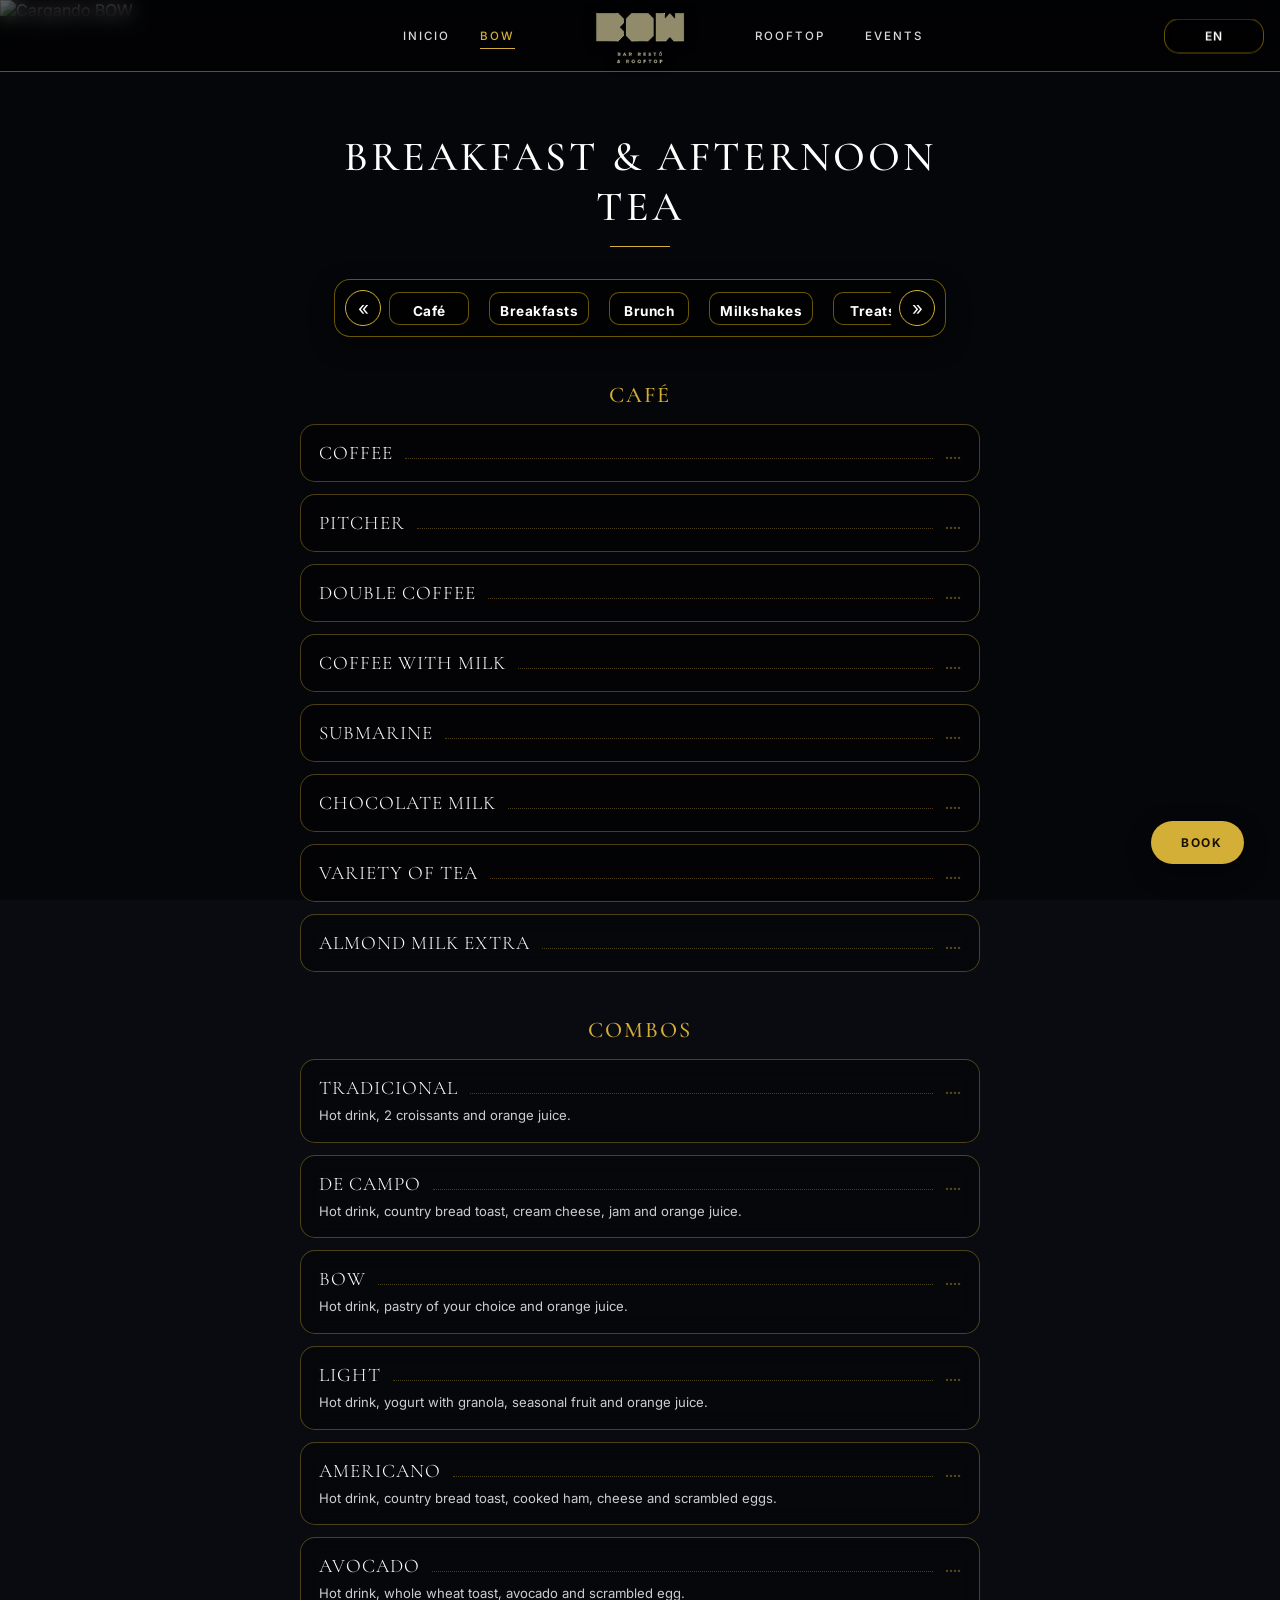
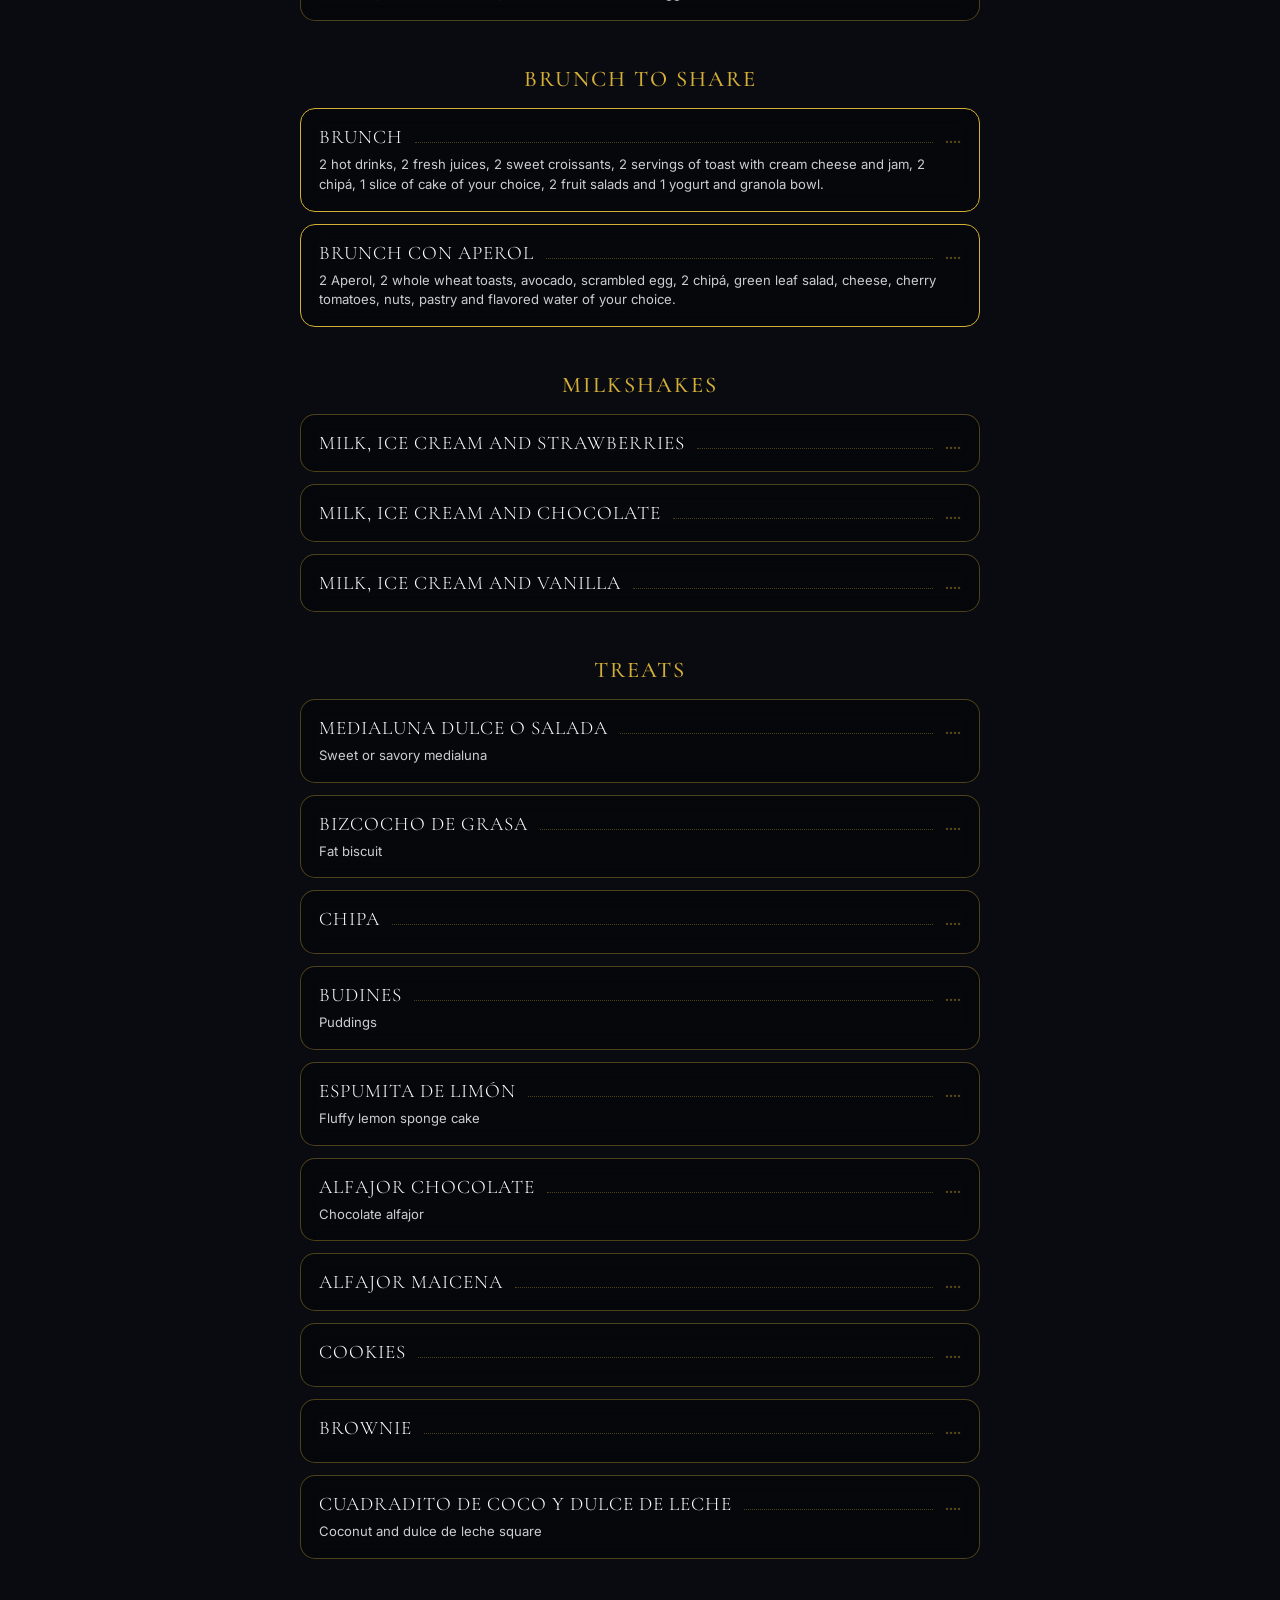
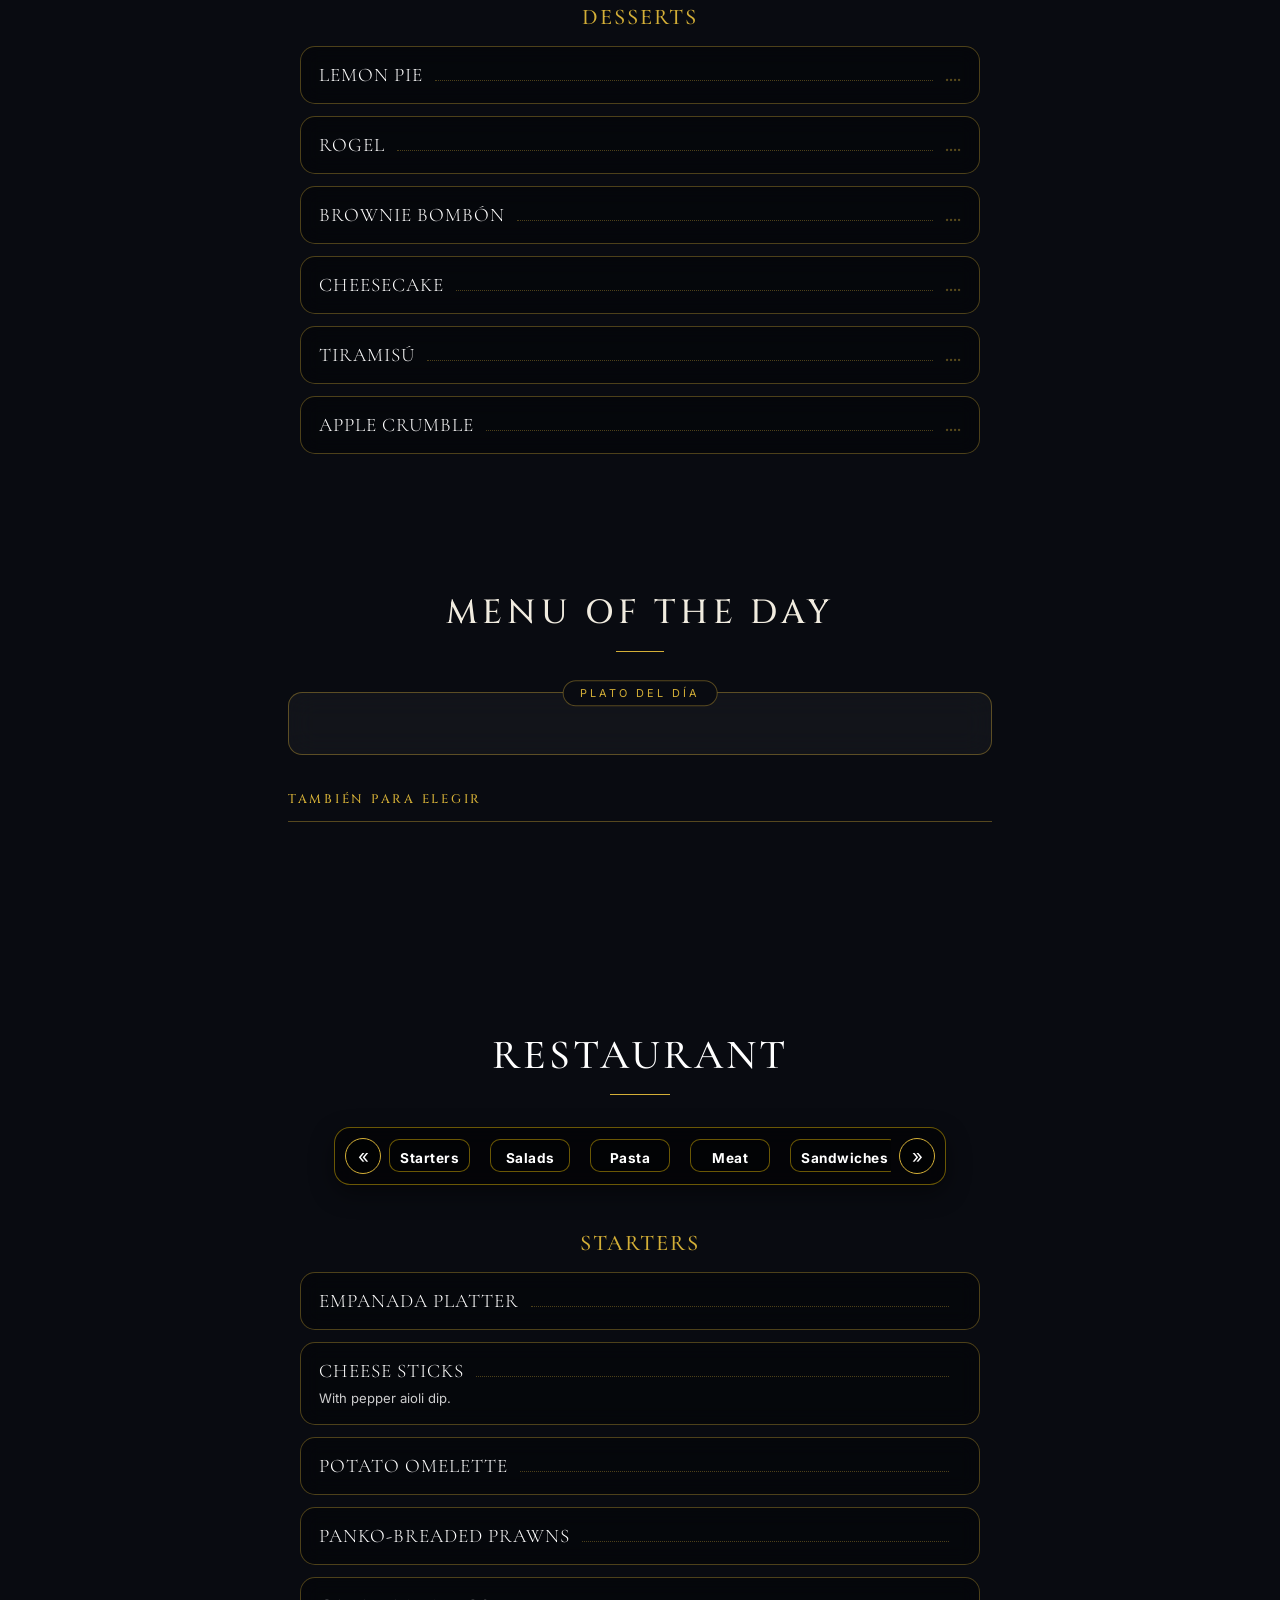
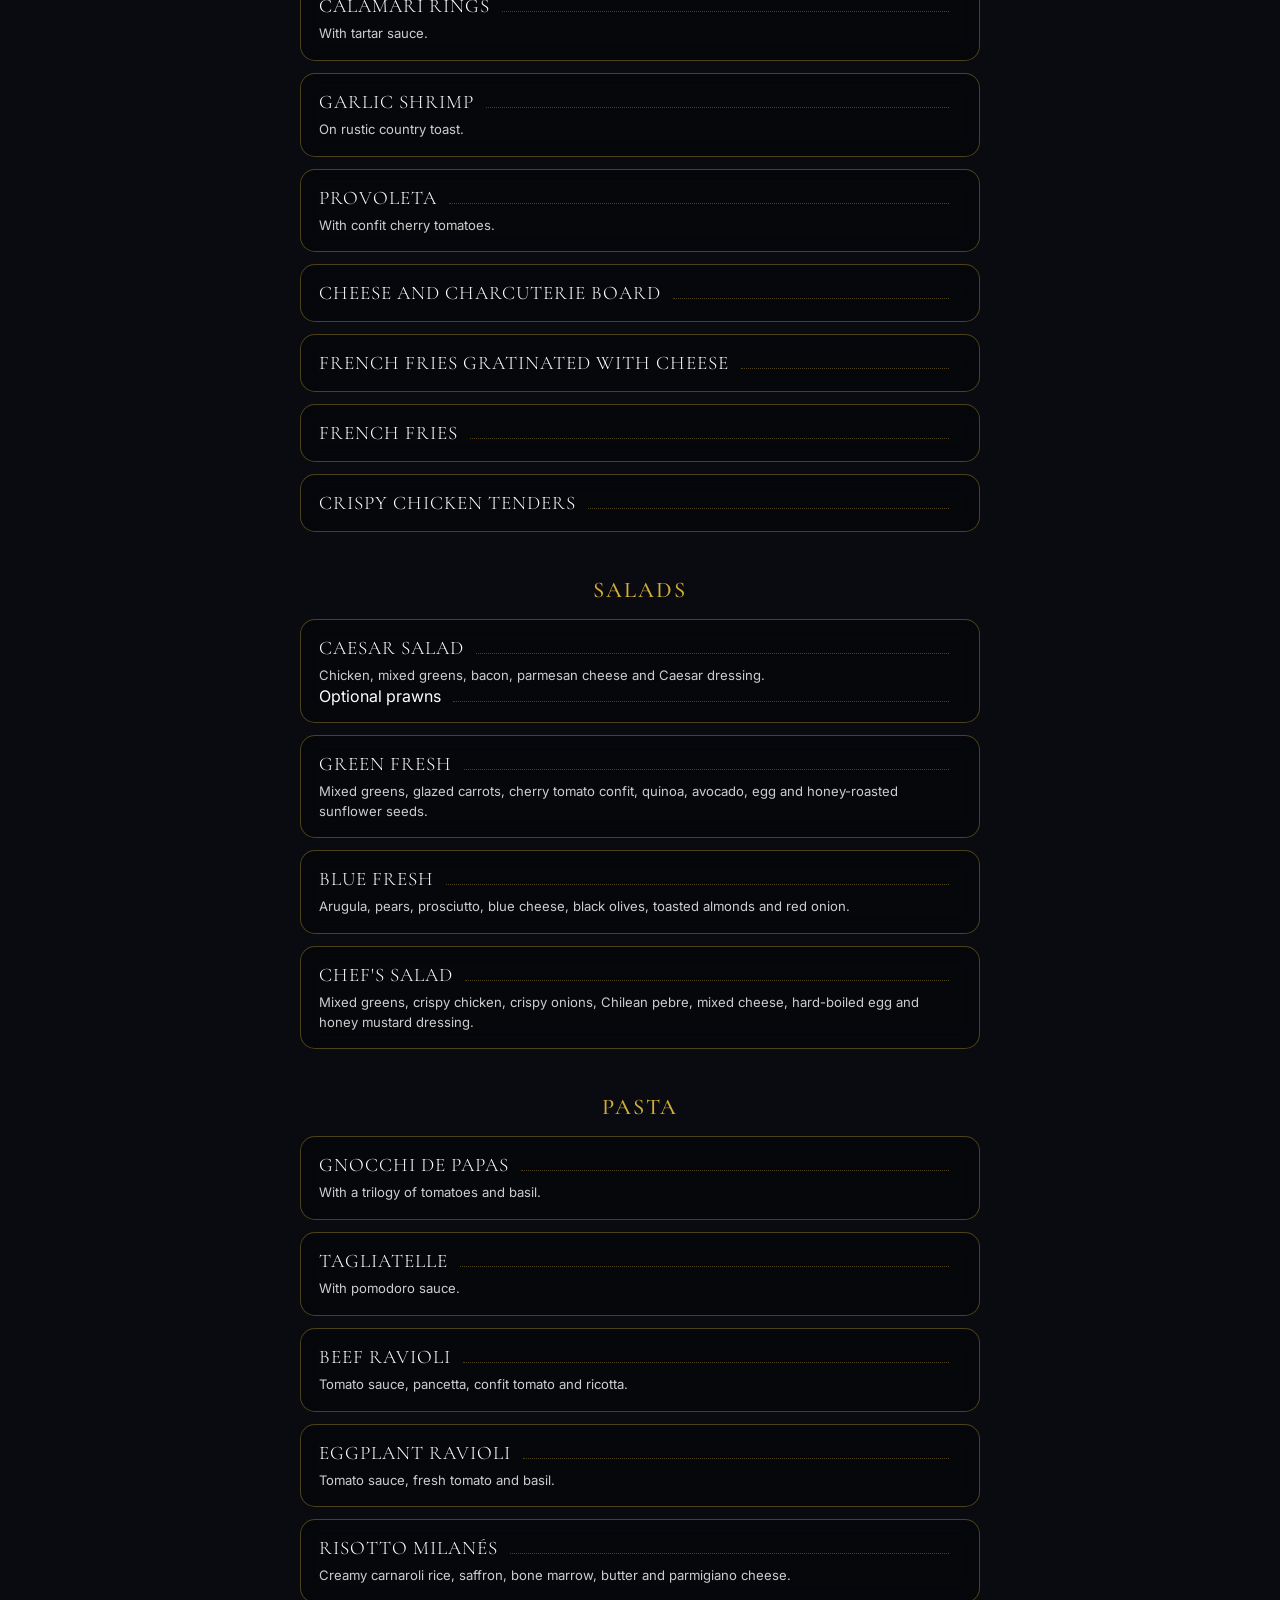
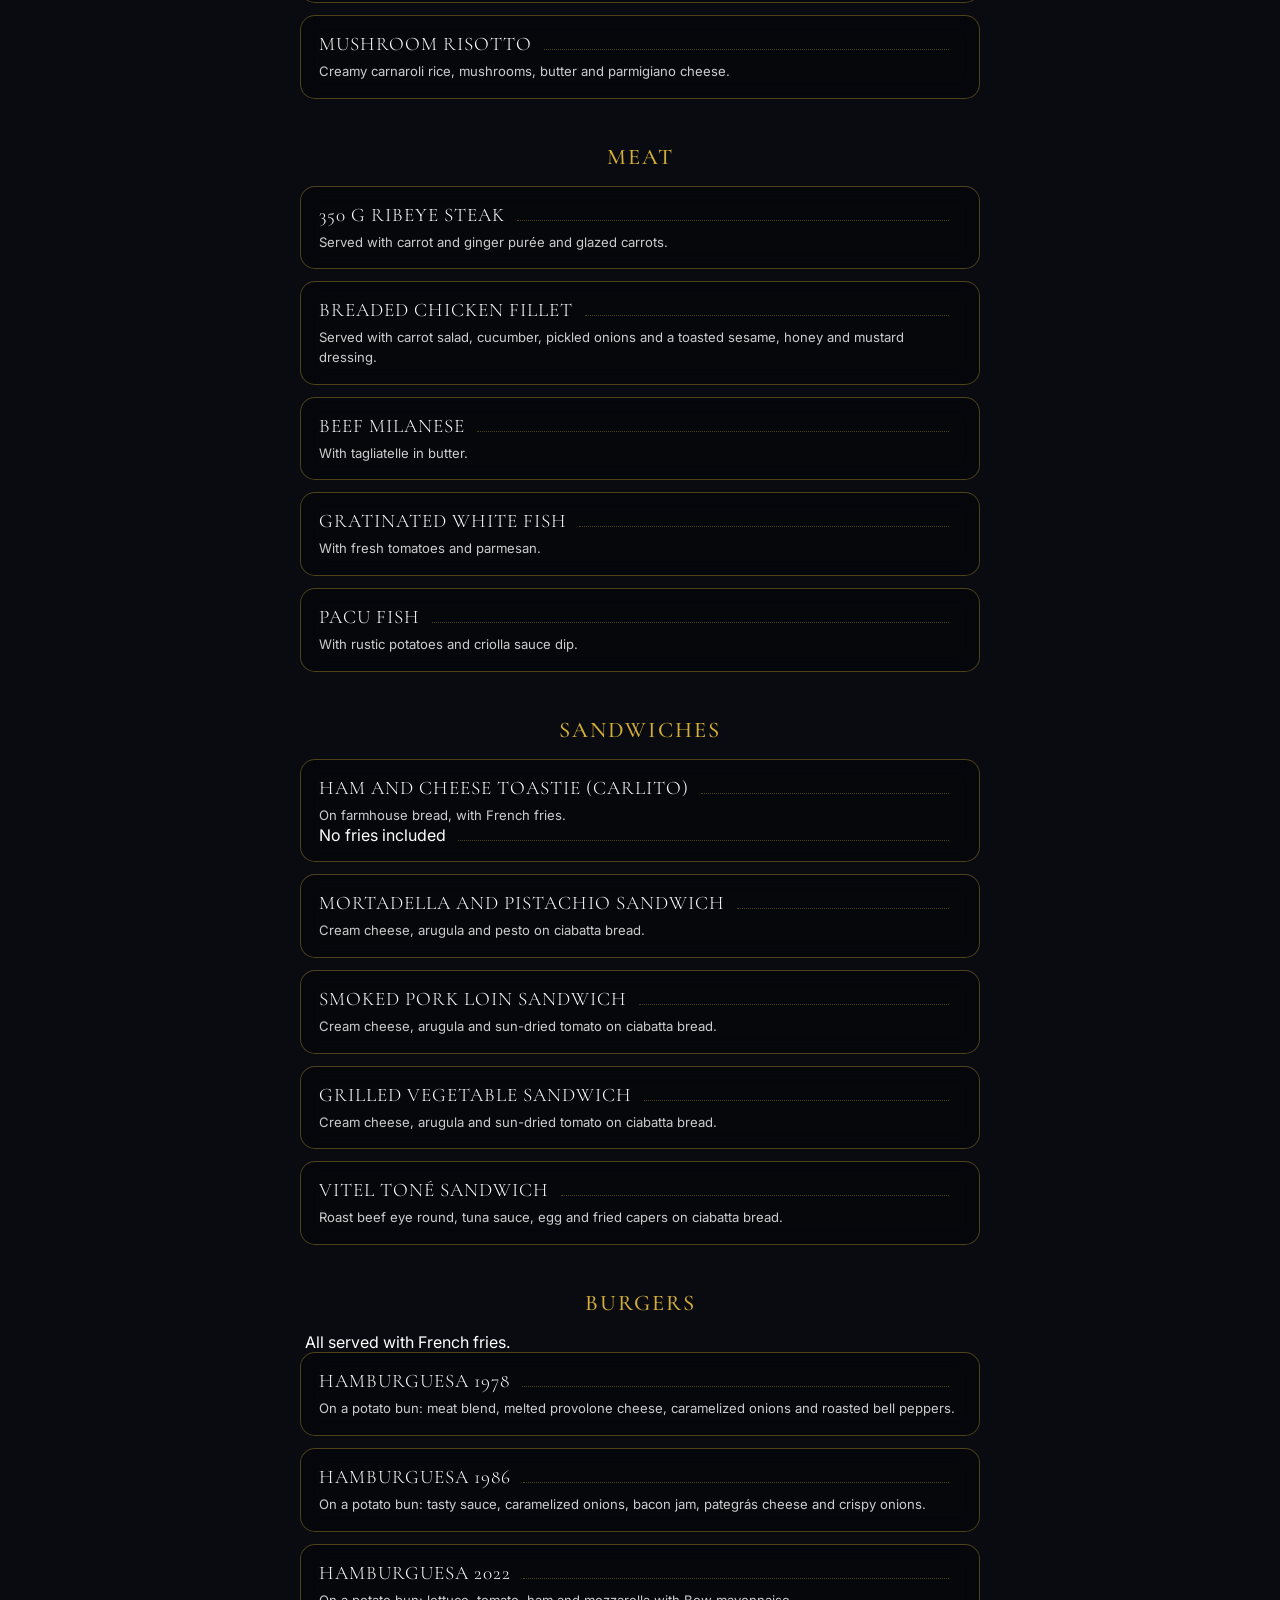
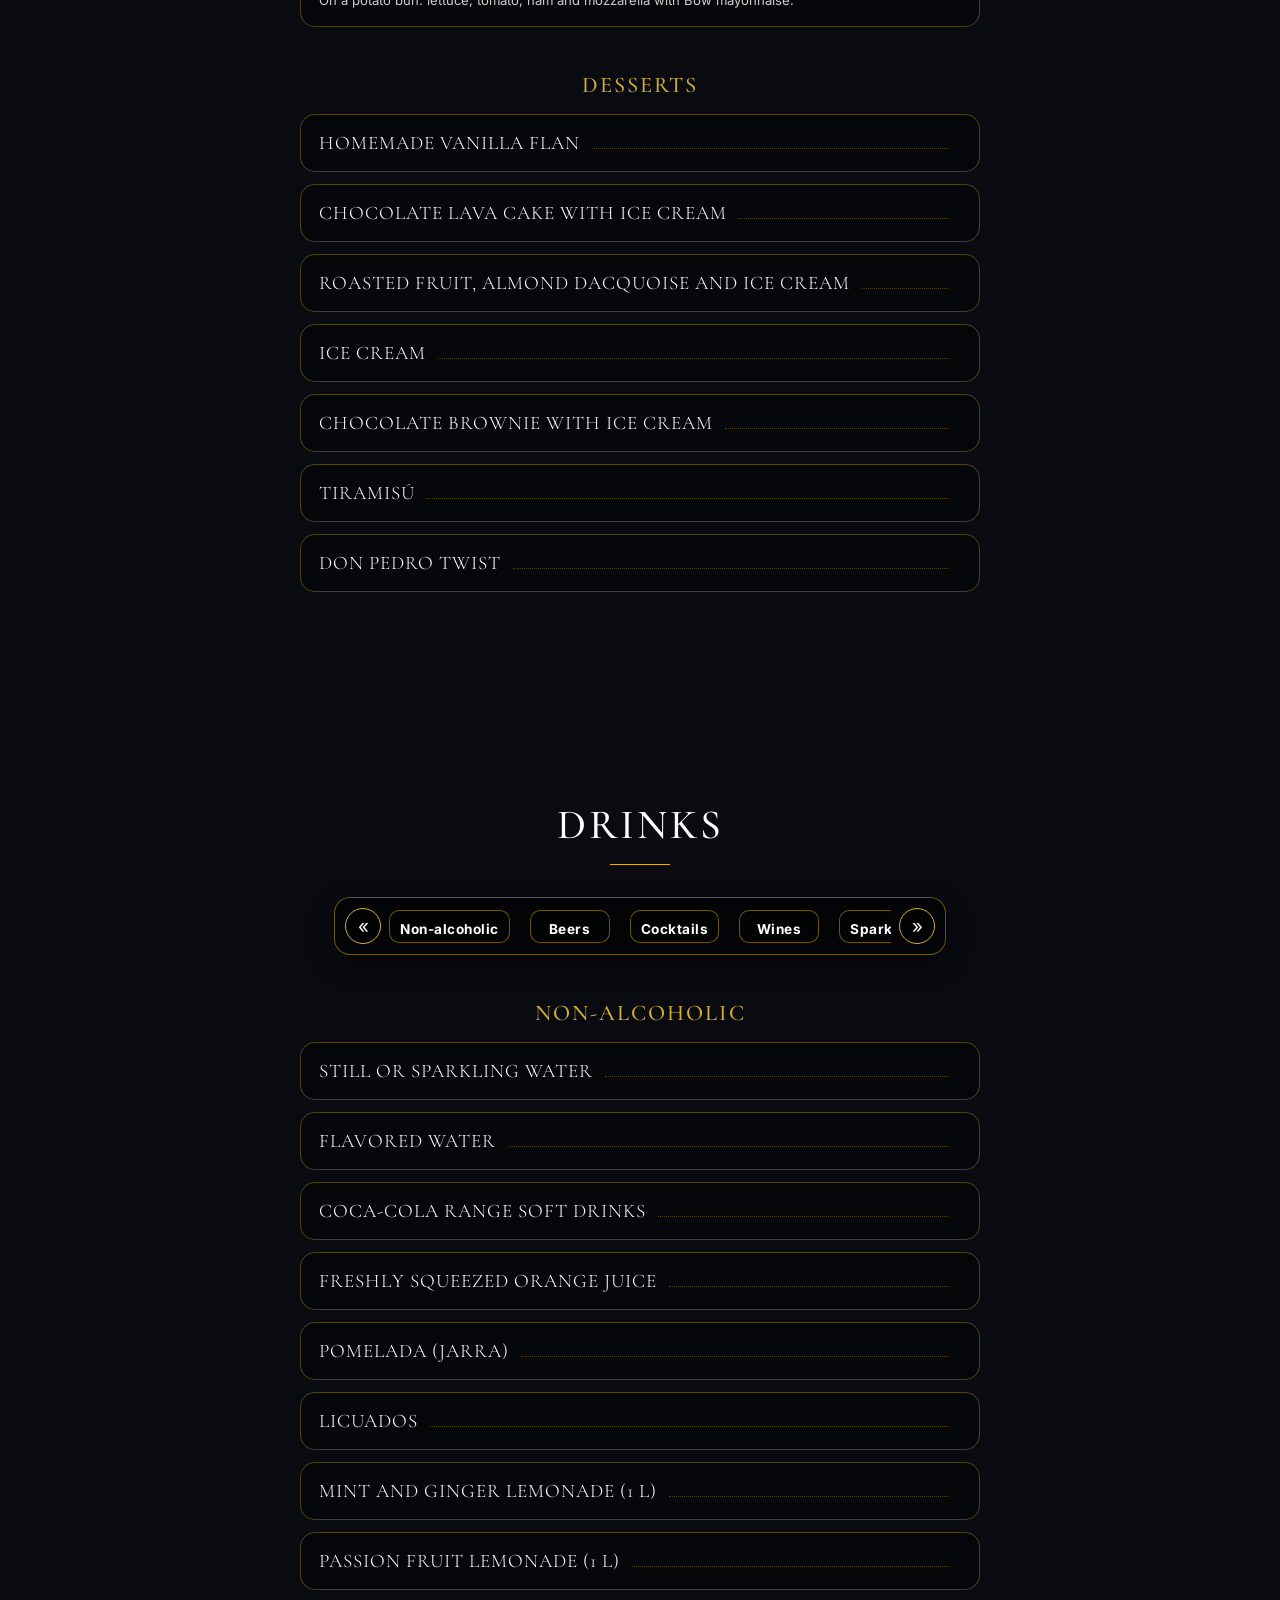
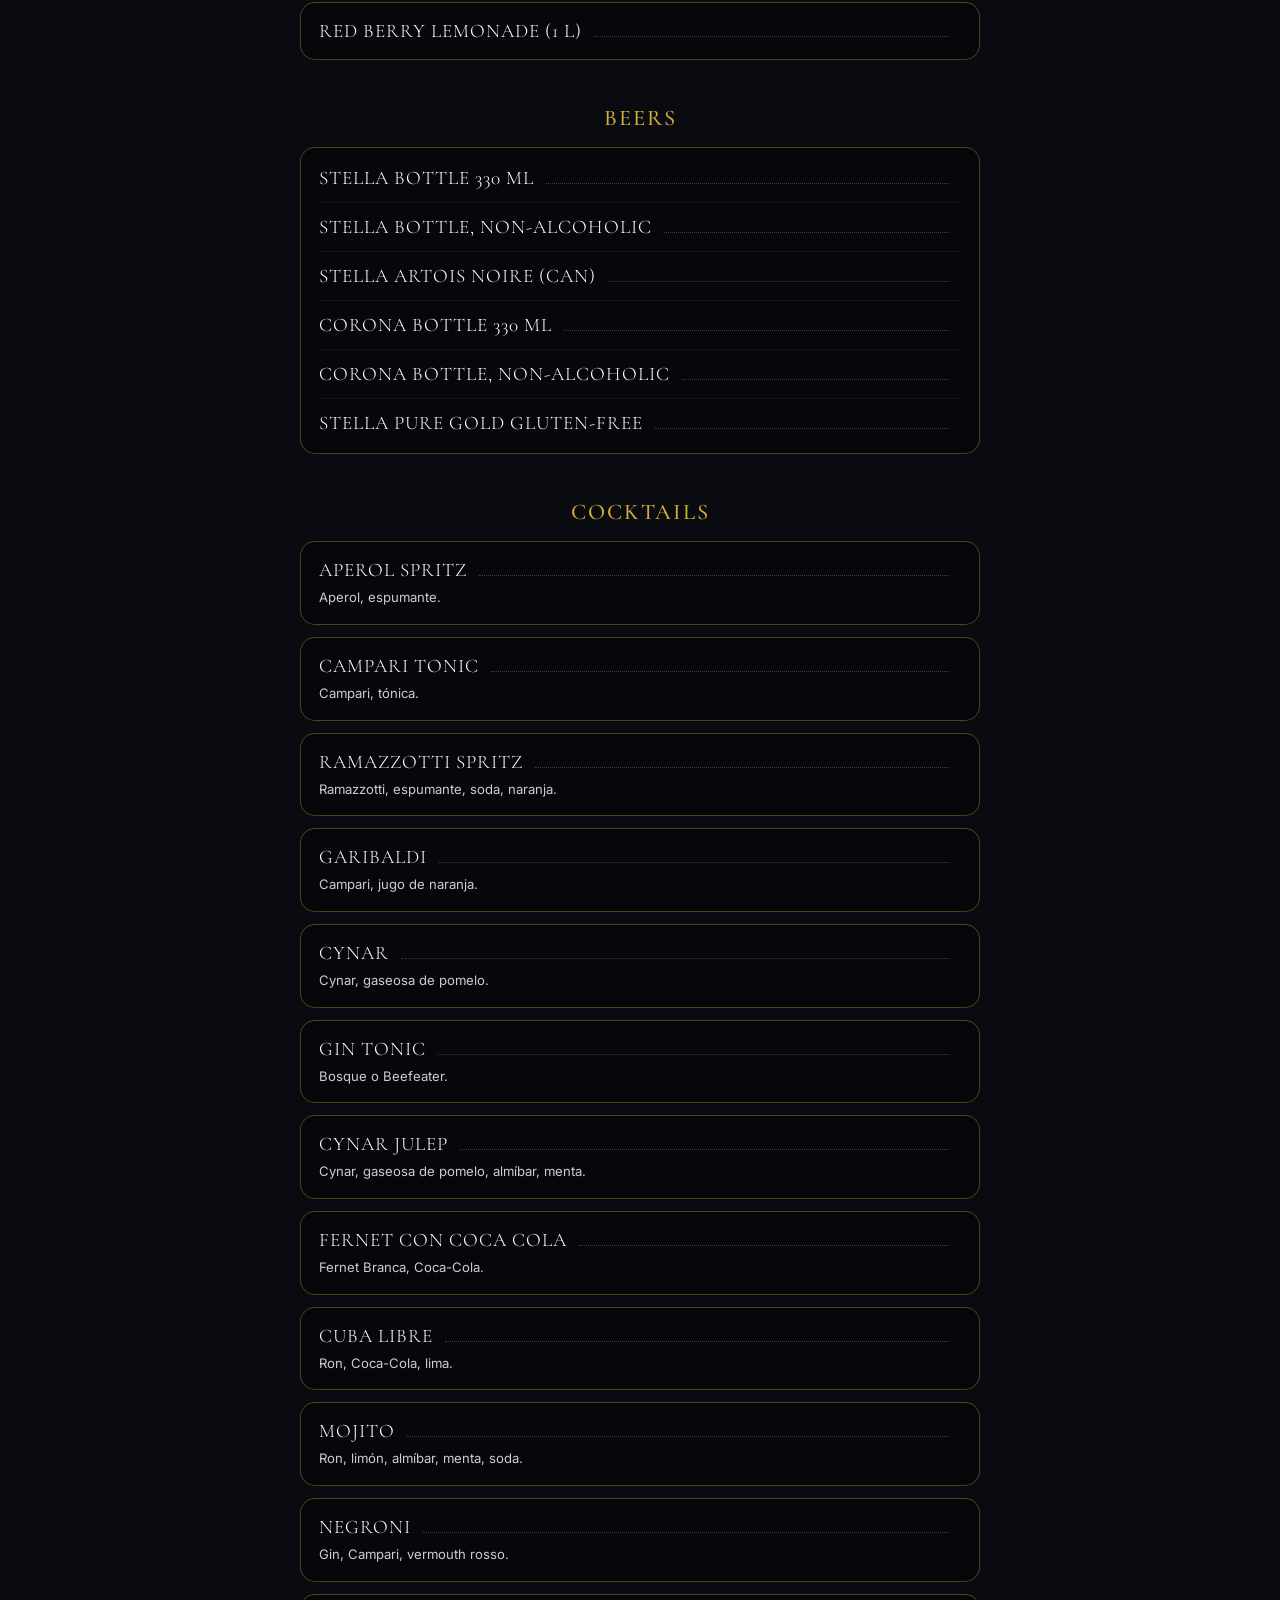
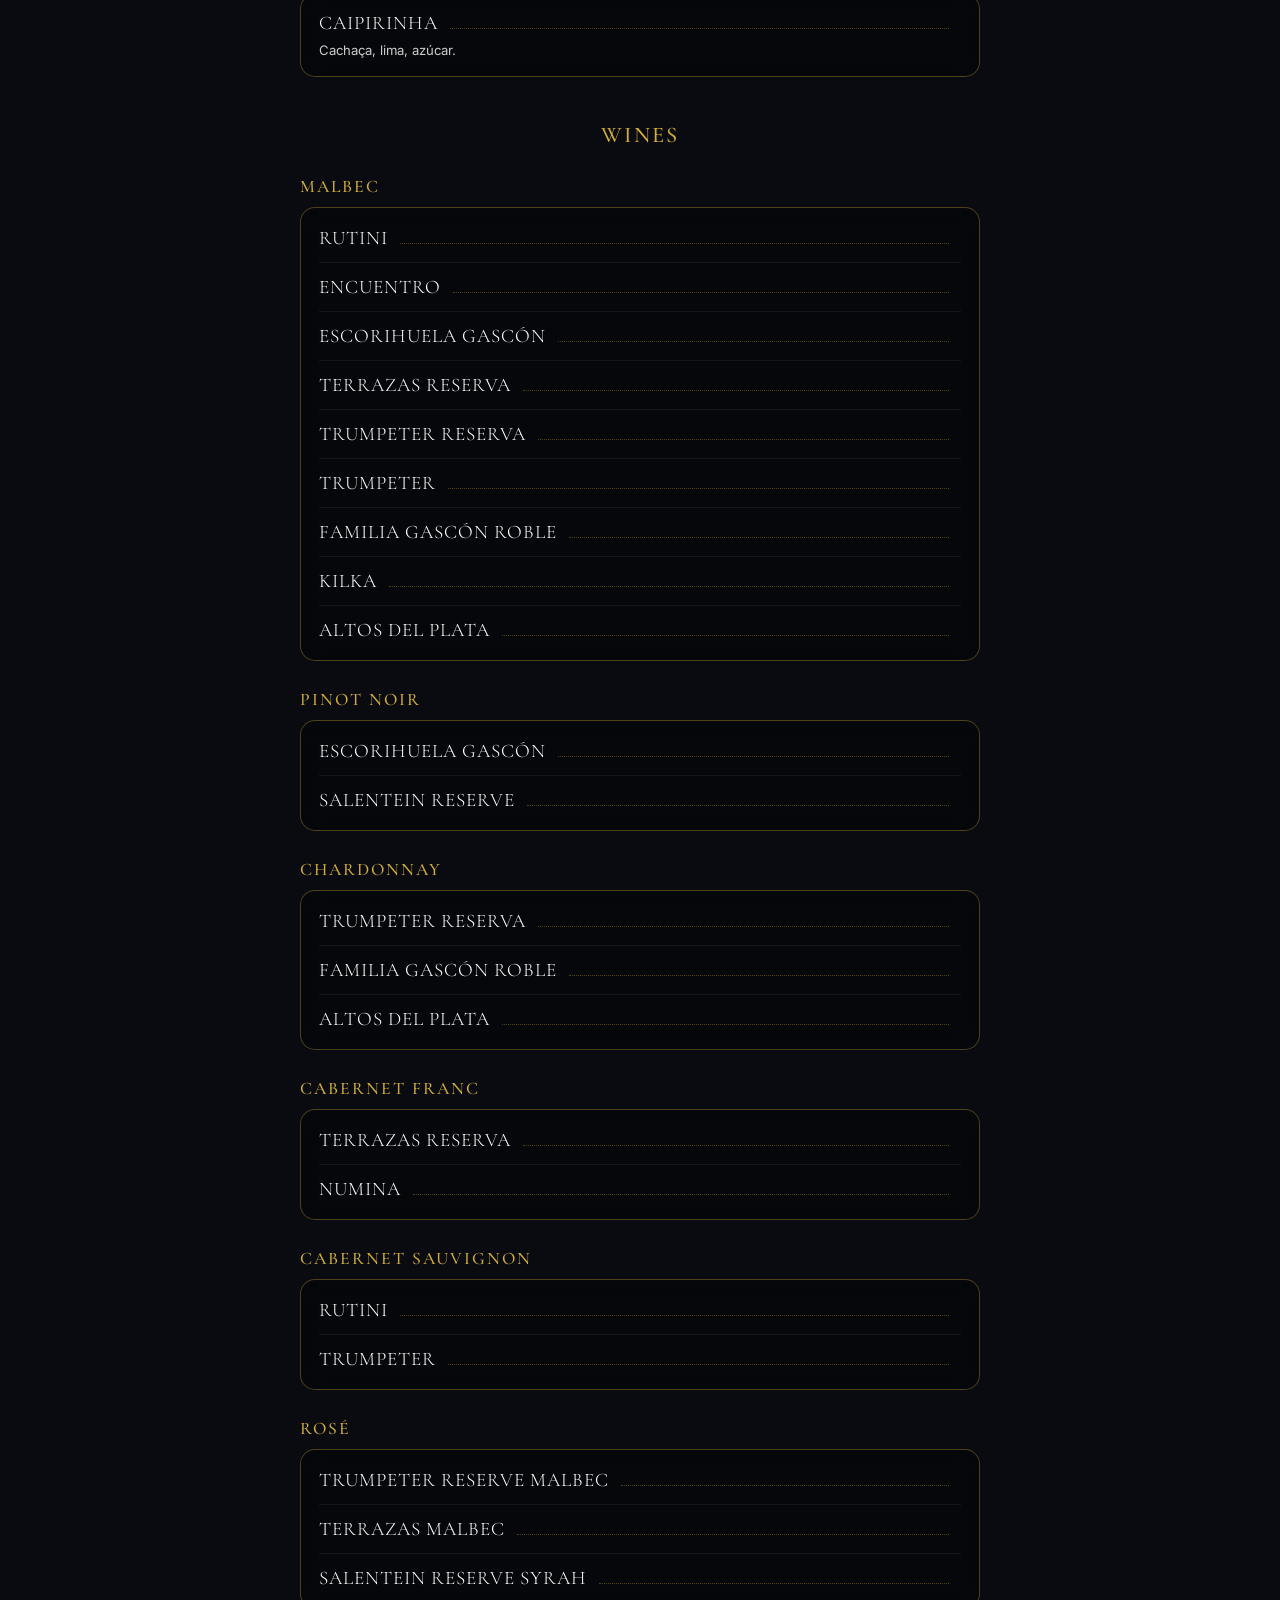
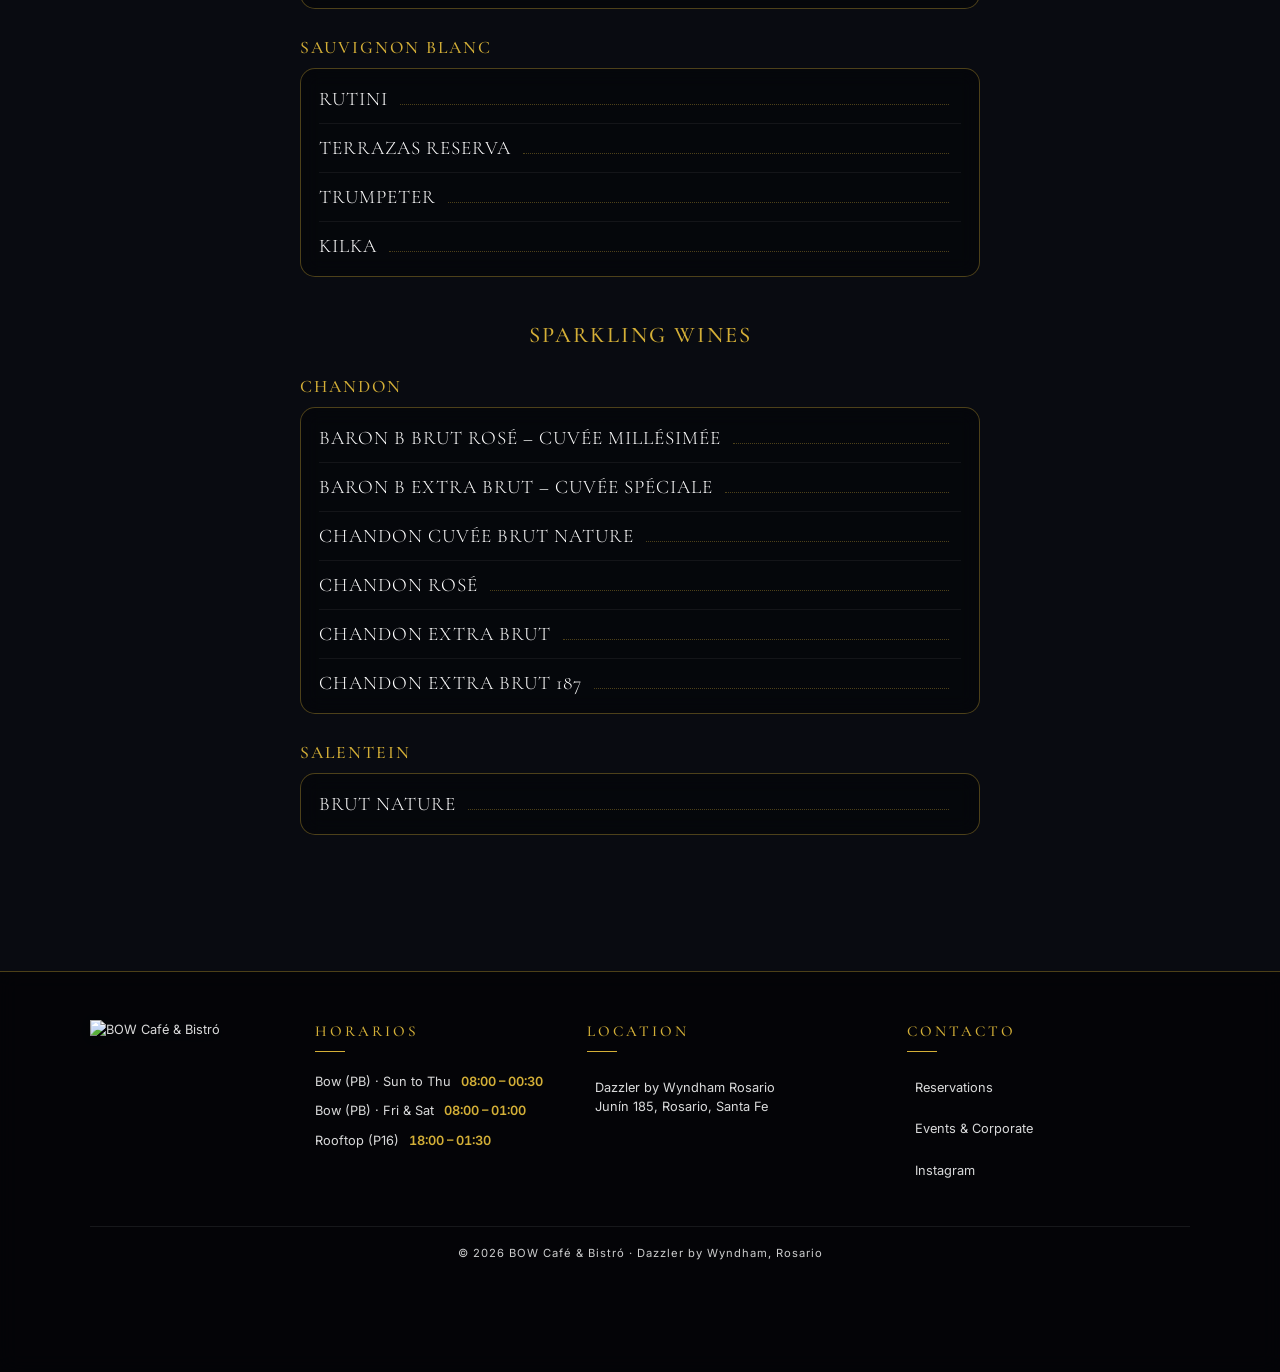
==== commit 0d7f5044: "arreglando bug" ====
--- a/pag/bow.html
+++ b/pag/bow.html
@@ -19,8 +19,8 @@
     <meta property="og:image" content="https://bowcafebistro.com.ar/img/og-bow.jpg">
     <meta property="og:locale" content="es_AR">
 
-    <link rel="icon" type="image/png" sizes="32x32" href="../img/bowico-32x32.png">
-    <link rel="icon" type="image/png" sizes="16x16" href="../img/bowico-16x16.png">
+    <link rel="icon" type="image/png" sizes="32x32" href="../img/bowico-32x32.webp">
+    <link rel="icon" type="image/png" sizes="16x16" href="../img/bowico-16x16.webp">
 
     <!-- Tipografías -->
     <link rel="preconnect" href="https://fonts.googleapis.com">
@@ -60,7 +60,7 @@
           "name": "BOW Café & Bistró",
           "url": "https://bowcafebistro.com.ar/",
           "image": "https://bowcafebistro.com.ar/img/og-bow.jpg",
-          "logo": "https://bowcafebistro.com.ar/img/logobow.png",
+          "logo": "https://bowcafebistro.com.ar/img/logobow.awebp",
           "telephone": "+5493415608330",
           "address": {
             "@type": "PostalAddress",
@@ -140,7 +140,7 @@
         </label>
 
         <a class="nav__logo" href="#bow">
-            <img src="../img/logobow.png" data-logo-bow="../img/logobow.png" data-logo-rooftop="../img/logorooftop.png"
+            <img src="../img/logobow.webp" data-logo-bow="../img/logobow.webp" data-logo-rooftop="../img/logorooftop.webp"
                 alt="BOW">
         </a>
 
@@ -588,7 +588,7 @@
                 <ul class="carta__lista">
                     <!--<li class="plato plato--foto">
                         <figure class="plato__foto">
-                            <img src="../img/boga.png" alt="Gnocchi de papas con trilogía de tomates y albahaca"
+                            <img src="../img/boga.awebp" alt="Gnocchi de papas con trilogía de tomates y albahaca"
                                 width="400" height="400" loading="lazy" decoding="async">
                         </figure>
                         <div class="plato__cuerpo">
@@ -2194,8 +2194,8 @@
         <div class="modal">
             <button type="button" class="modal-close" data-reserva-cerrar aria-label="Cerrar">✕</button>
             <div class="reserva__logo">
-                <img id="reserva-logo" class="main-logo" src="../img/logobow.png" data-logo-bow="../img/logobow.png"
-                    data-logo-rooftop="../img/logorooftop.png" alt="BOW Café & Bistró">
+                <img id="reserva-logo" class="main-logo" src="../img/logobow.webp" data-logo-bow="../img/logobow.webp"
+                    data-logo-rooftop="../img/logorooftop.webp" alt="BOW Café & Bistró">
             </div>
             <h2 class="modal-titulo" id="reserva-titulo">RESERVAR</h2>
 
@@ -3476,7 +3476,7 @@
         <div class="modal modal--form">
             <button type="button" class="modal-close" data-cotizar-cerrar aria-label="Cerrar">✕</button>
             <div class="reserva__logo">
-                <img src="../img/logobow.png" alt="Logo BOW" class="main-logo">
+                <img src="../img/logobow.awebp" alt="Logo BOW" class="main-logo">
             </div>
             <h2 class="modal-titulo" data-i18n="ev_cotizar">Cotizá tu evento</h2>
             <iframe class="cotizar__marco" title="Formulario de eventos"
@@ -3508,7 +3508,7 @@
         <div class="footer__grid">
 
             <div class="footer__marca">
-                <img class="footer__logo" src="../img/logobow.png" alt="BOW Café & Bistró" width="90" loading="lazy">
+                <img class="footer__logo" src="../img/logobow.awebp" alt="BOW Café & Bistró" width="90" loading="lazy">
             </div>
 
             <div class="footer__col">
--- a/style/style.css
+++ b/style/style.css
@@ -15,7 +15,7 @@
     --noche: #090b11;
     --serif: 'Cormorant Garamond', 'Cinzel', serif;
     --nav-alto: 72px;
-    --dorado-claro: #d4af37;
+    --sombra: 0 8px 25px rgba(0, 0, 0, 0.45);
 }
 
 * {
@@ -23,6 +23,10 @@
     padding: 0;
     box-sizing: border-box;
     font-family: 'Inter', 'Montserrat', sans-serif;
+}
+
+html {
+    background: var(--noche);
 }
 
 html, body {
@@ -160,7 +164,7 @@
     font-weight: 700;
     letter-spacing: 1.5px;
     text-transform: uppercase;
-    box-shadow: 0 8px 25px rgba(0, 0, 0, 0.45);
+    box-shadow: var(--sombra);
     transition: transform 0.2s ease, box-shadow 0.2s ease;
 }
 
@@ -183,7 +187,7 @@
     overflow: hidden;
     object-fit: cover;
     margin:1rem;
-    filter: drop-shadow(0 0 12px var(--color-hover)) drop-shadow(0 0 24px var(--color-hover));
+    filter: drop-shadow(0 0 12px var(--oro-borde)) drop-shadow(0 0 24px var(--oro-borde));
 }
 
 
@@ -225,7 +229,7 @@
 }
 
 .modal-close:hover {
-    color: var(--color-blanco);
+    color: var(--blanco);
 }
 
 .modal-titulo {
@@ -236,12 +240,6 @@
     margin-bottom: 0.9rem;
 }
 
-.modal-subtitulo {
-    font-size: 0.75rem;
-    color: var(--color-secundary);
-    margin-bottom: 1.5rem;
-}
-
 .form-group {
     margin-bottom: 1rem;
 }
@@ -251,7 +249,7 @@
     font-size: 0.7rem;
     font-weight: 700;
     letter-spacing: 1px;
-    color: var(--color-hover);
+    color: var(--oro);
     text-transform: uppercase;
     margin-bottom: 0.4rem;
 }
@@ -262,7 +260,7 @@
     border: 1px solid rgba(255, 255, 255, 0.15);
     border-radius: 10px;
     padding: 10px 14px;
-    color: var(--color-blanco);
+    color: var(--blanco);
     font-size: 0.85rem;
     font-family: 'Montserrat', sans-serif;
     outline: none;
@@ -270,7 +268,7 @@
 }
 
 .form-group input:focus {
-    border-color: var(--color-hover);
+    border-color: var(--oro);
 }
 
 .form-row {
@@ -282,7 +280,7 @@
 .modal-btn {
     width: 100%;
     background: var(--vidrio-oscuro);
-    color: var(--color-blanco);
+    color: var(--blanco);
     border: none;
     border-radius: 50px;
     padding: 14px;
@@ -319,7 +317,7 @@
     background: rgba(255, 255, 255, 0.05);
     border: 1px solid rgba(255, 255, 255, 0.15);
     border-radius: 10px;
-    color: var(--color-secundary);
+    color: var(--texto-tenue);
     font-size: 0.8rem;
     font-weight: 600;
     font-family: 'Montserrat', sans-serif;
@@ -328,8 +326,8 @@
 }
 
 .sector-btn.activo {
-    border-color: var(--dorado-claro);
-    color: var(--color-hover);
+    border-color: var(--oro);
+    color: var(--oro);
     background: var(--vino);
 }
 
@@ -339,7 +337,7 @@
     border: 1px solid rgba(255, 255, 255, 0.15);
     border-radius: 10px;
     padding: 10px 14px;
-    color: var(--color-secundary);
+    color: var(--texto-tenue);
     font-size: 0.85rem;
     font-family: 'Montserrat', sans-serif;
     outline: none;
@@ -347,10 +345,10 @@
 }
 
 .form-group select:focus {
-    border-color: var(--color-hover);
+    border-color: var(--oro);
 }
 
 .form-group select option {
-    background: var(--vino);
-    color: var(--velo);
+    background: var(--noche);
+    color: var(--blanco);
 }
--- a/style/bow.css
+++ b/style/bow.css
@@ -135,7 +135,7 @@
     bottom: 2px;
     width: 100%;
     height: 1px;
-    background: var(--dorado-claro);
+    background: var(--oro);
     transform: scaleX(0);
     transform-origin: left;
     transition: transform 0.3s ease;
@@ -143,7 +143,7 @@
 
 .nav__link:hover,
 .nav__link.activo {
-    color: var(--dorado-claro);
+    color: var(--oro);
 }
 
 .nav__link:hover::after,
@@ -168,7 +168,7 @@
 .nav__toggle:hover,
 .nav__check-sub:checked~.nav__toggle,
 .nav__check-sub:checked~.nav__link {
-    color: var(--dorado-claro);
+    color: var(--oro);
 }
 
 .nav a,
@@ -184,7 +184,7 @@
 }
 
 .nav__link:focus-visible {
-    color: var(--dorado-claro);
+    color: var(--oro);
 }
 
 .nav__link:focus-visible::after {
@@ -269,7 +269,7 @@
     align-items: center;
     gap: 8px;
     padding: 14px 22px;
-    background: var(--dorado-claro);
+    background: var(--oro);
     border-radius: 30px;
     margin: 20px;
     color: #1a1200;
@@ -278,7 +278,7 @@
     font-weight: 700;
     letter-spacing: 1.5px;
     text-transform: uppercase;
-    box-shadow: 0 8px 25px rgba(0, 0, 0, 0.45);
+    box-shadow: var(--sombra);
     transition: transform 0.2s ease, box-shadow 0.2s ease;
 }
 
@@ -408,9 +408,9 @@
 /*---- botón carrusel ----*/
 
 .carrusel-btn {
-    background: var(--color-principal);
-    border: 1px solid var(--color-hover);
-    color: var(--color-text);
+    background: var(--vidrio-oscuro);
+    border: 1px solid var(--oro);
+    color: var(--blanco);
     width: 36px;
     height: 36px;
     border-radius: 50%;
@@ -425,33 +425,9 @@
 }
 
 .carrusel-btn:hover {
-    background: var(--color-hover);
+    background: var(--vino);
     transform: scale(1.1);
-    box-shadow: 0 0 10px var(--color-hover);
-}
-
-/* ---- DOTS CARRUSEL ---- */
-.carrusel-dots {
-    display: flex;
-    justify-content: center;
-    gap: 8px;
-    margin-top: 1rem;
-    padding-bottom: 1rem;
-}
-
-.carrusel-dots .dot {
-    width: 10px;
-    height: 10px;
-    border-radius: 50%;
-    background-color: transparent;
-    border: 1px solid var(--color-hover);
-    cursor: pointer;
-    transition: background-color 0.3s ease, transform 0.2s ease;
-}
-
-.carrusel-dots .dot.activo {
-    background-color: var(--vino);
-    transform: scale(1.3);
+    box-shadow: 0 0 10px var(--oro);
 }
 
 /*---- carrusel de categorías ----*/
@@ -462,10 +438,10 @@
     width: fit-content;
     max-width: 90%;
     margin: 20px auto 20px;
-    background: var(--color-traslucer);
+    background: var(--vidrio-oscuro);
     backdrop-filter: blur(10px);
     border: 1px solid var(--dorado);
-    box-shadow: var(--shadow-color);
+    box-shadow: var(--sombra);
     border-radius: 16px;
     padding: 10px;
     display: flex;
@@ -500,16 +476,16 @@
     padding: 5px 10px;
     border-radius: 10px;
     border: 1px solid var(--dorado);
-    background: var(--color-secundary);
+    background: var(--vidrio);
     text-decoration: none;
-    color: var(--color-text);
+    color: var(--blanco);
     transition: all 0.25s ease;
     min-width: 80px;
 }
 
 .categoria-card i {
     font-size: 20px;
-    color: var(--dorado-claro);
+    color: var(--oro);
 }
 
 .categoria-card span {
@@ -523,13 +499,13 @@
 .categoria-card:hover,
 .categoria-card:active {
     background: var(--vino);
-    border-color: var(--dorado-claro);
+    border-color: var(--oro);
     color: var(--dorado);
 }
 
 .categoria-card.active {
     background: var(--vino);
-    border-color: var(--dorado-claro);
+    border-color: var(--oro);
     color: #1a1200;
 }
 
@@ -538,7 +514,7 @@
 }
 
 .categoria-card:hover i {
-    color: var(--dorado-claro);
+    color: var(--oro);
 }
 
 /*---- desayuno merienda ----*/
@@ -655,10 +631,10 @@
 
 /* ===== Menú ejecutivo =====
    Todo cuelga de .ejecutivo, así que no pisa estilos de otras secciones.
-   Usa tus tokens si existen (--dorado-claro) y, si no, el dorado de siempre. */
+   Usa tus tokens si existen (--oro) y, si no, el dorado de siempre. */
 
 .ejecutivo {
-    --ej-oro: var(--dorado-claro, #d4af37);
+    --ej-oro: var(--oro, #d4af37);
     --ej-borde: rgba(212, 175, 55, .38);
     --ej-texto: #f1ece0;
     --ej-suave: rgba(241, 236, 224, .62);
@@ -1450,7 +1426,7 @@
     align-items: center;
     gap: 8px;
     padding: 14px 26px;
-    background: var(--dorado-claro);
+    background: var(--oro);
     border-radius: 30px;
     color: #1a1200;
     text-decoration: none;
@@ -1596,5 +1572,4 @@
     .footer__linea {
         justify-content: flex-start;
     }
-}
-
+}
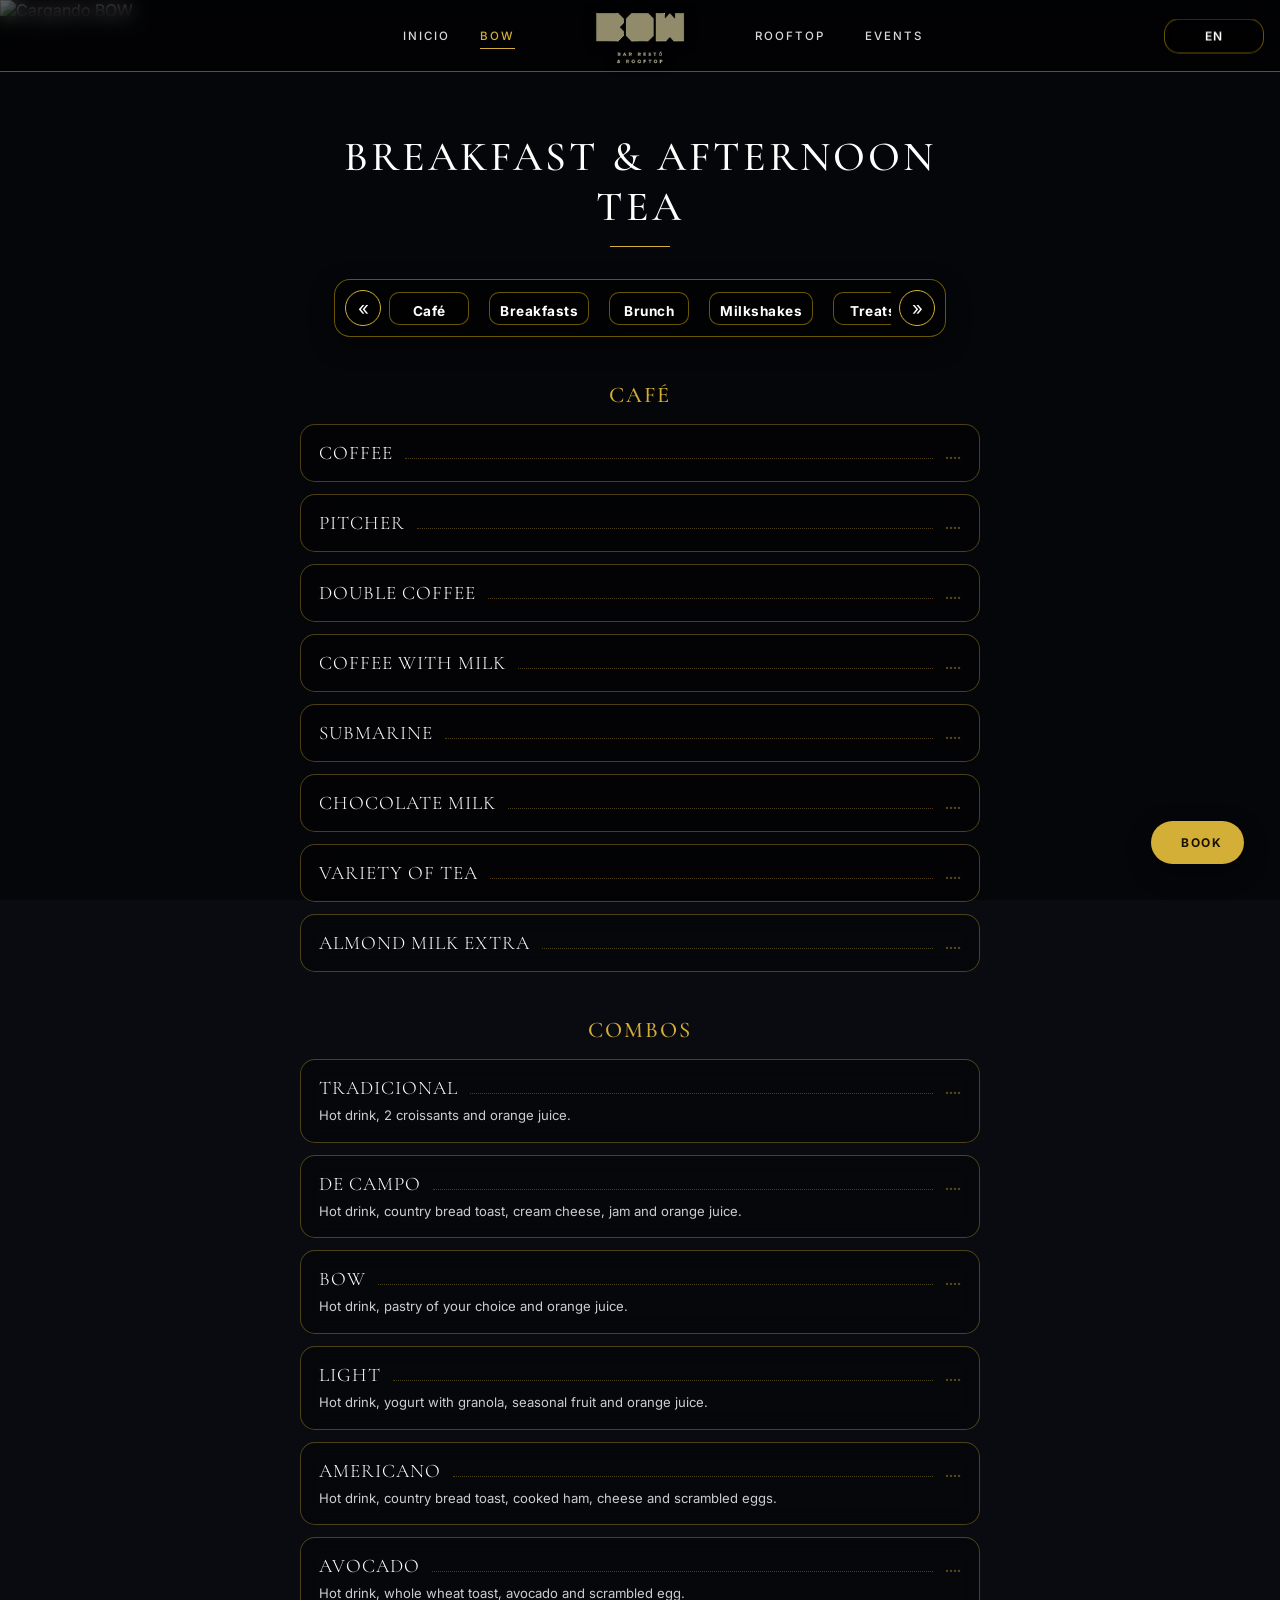
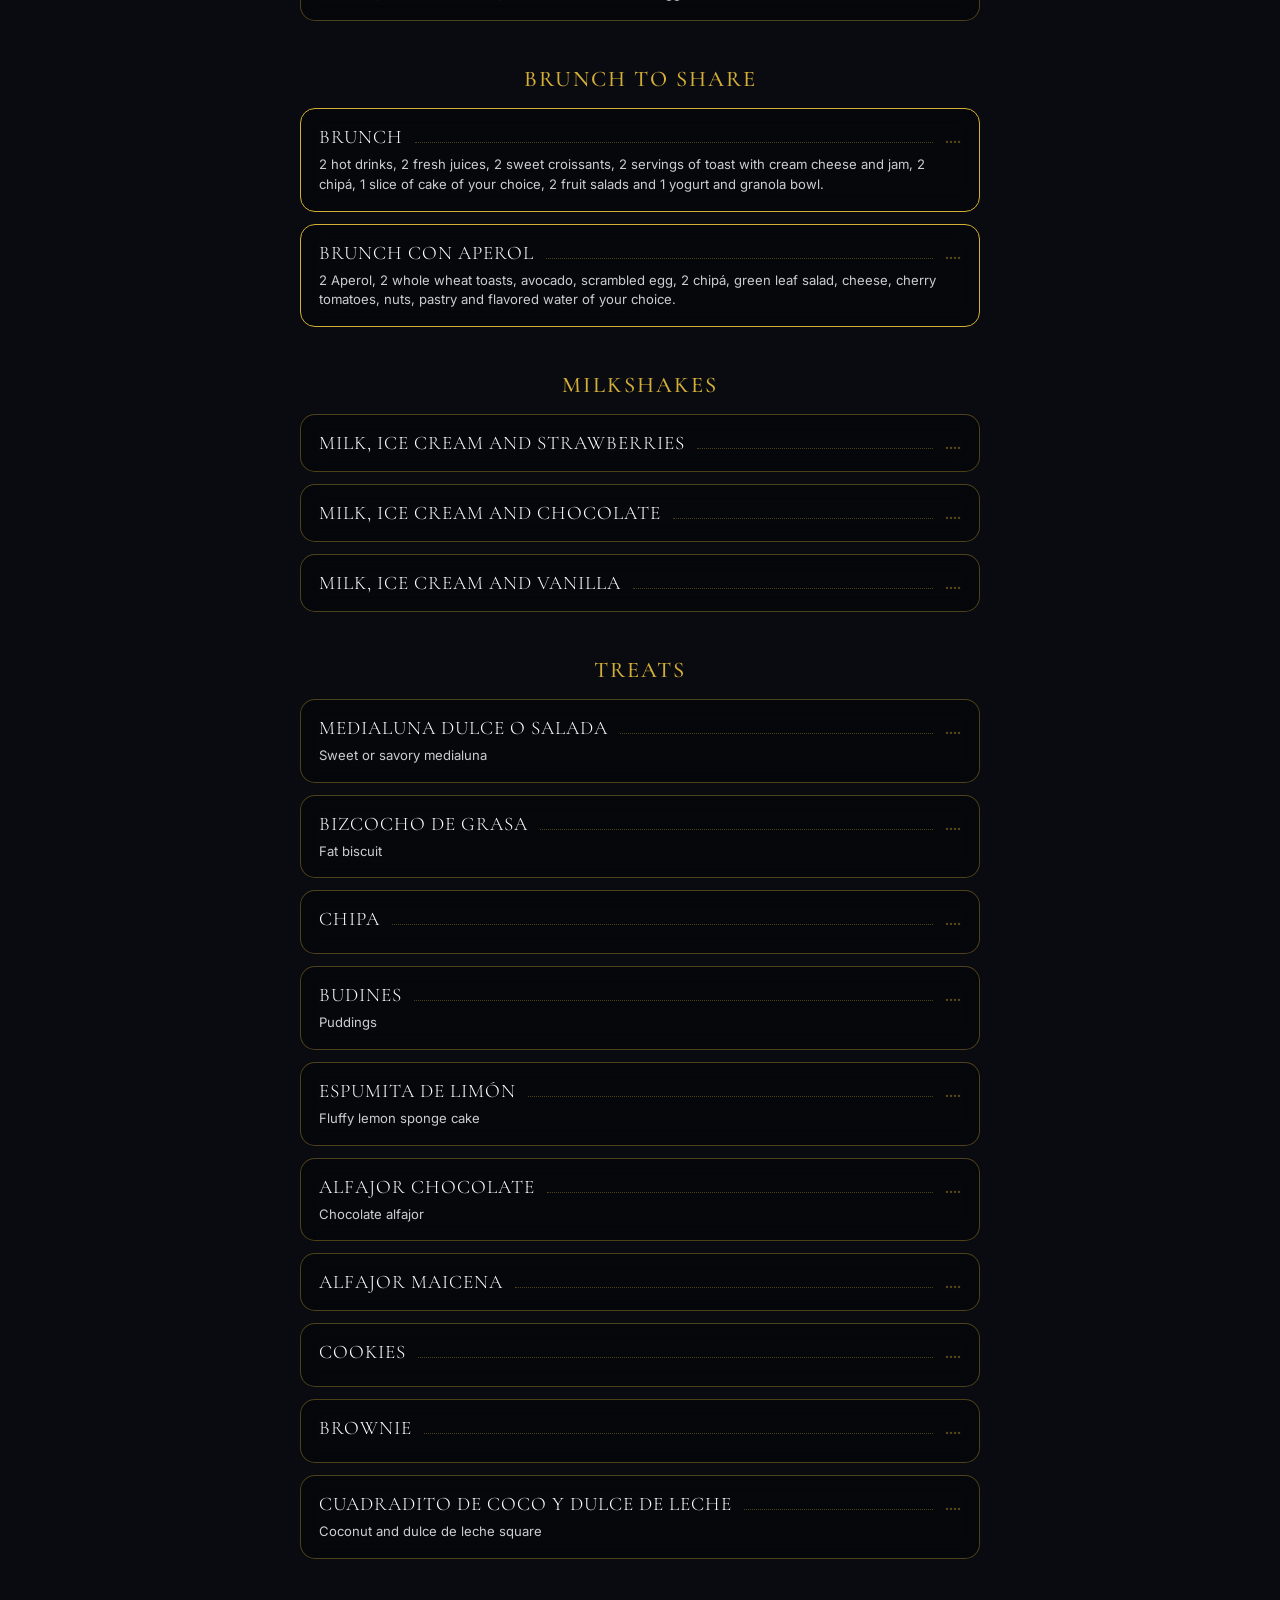
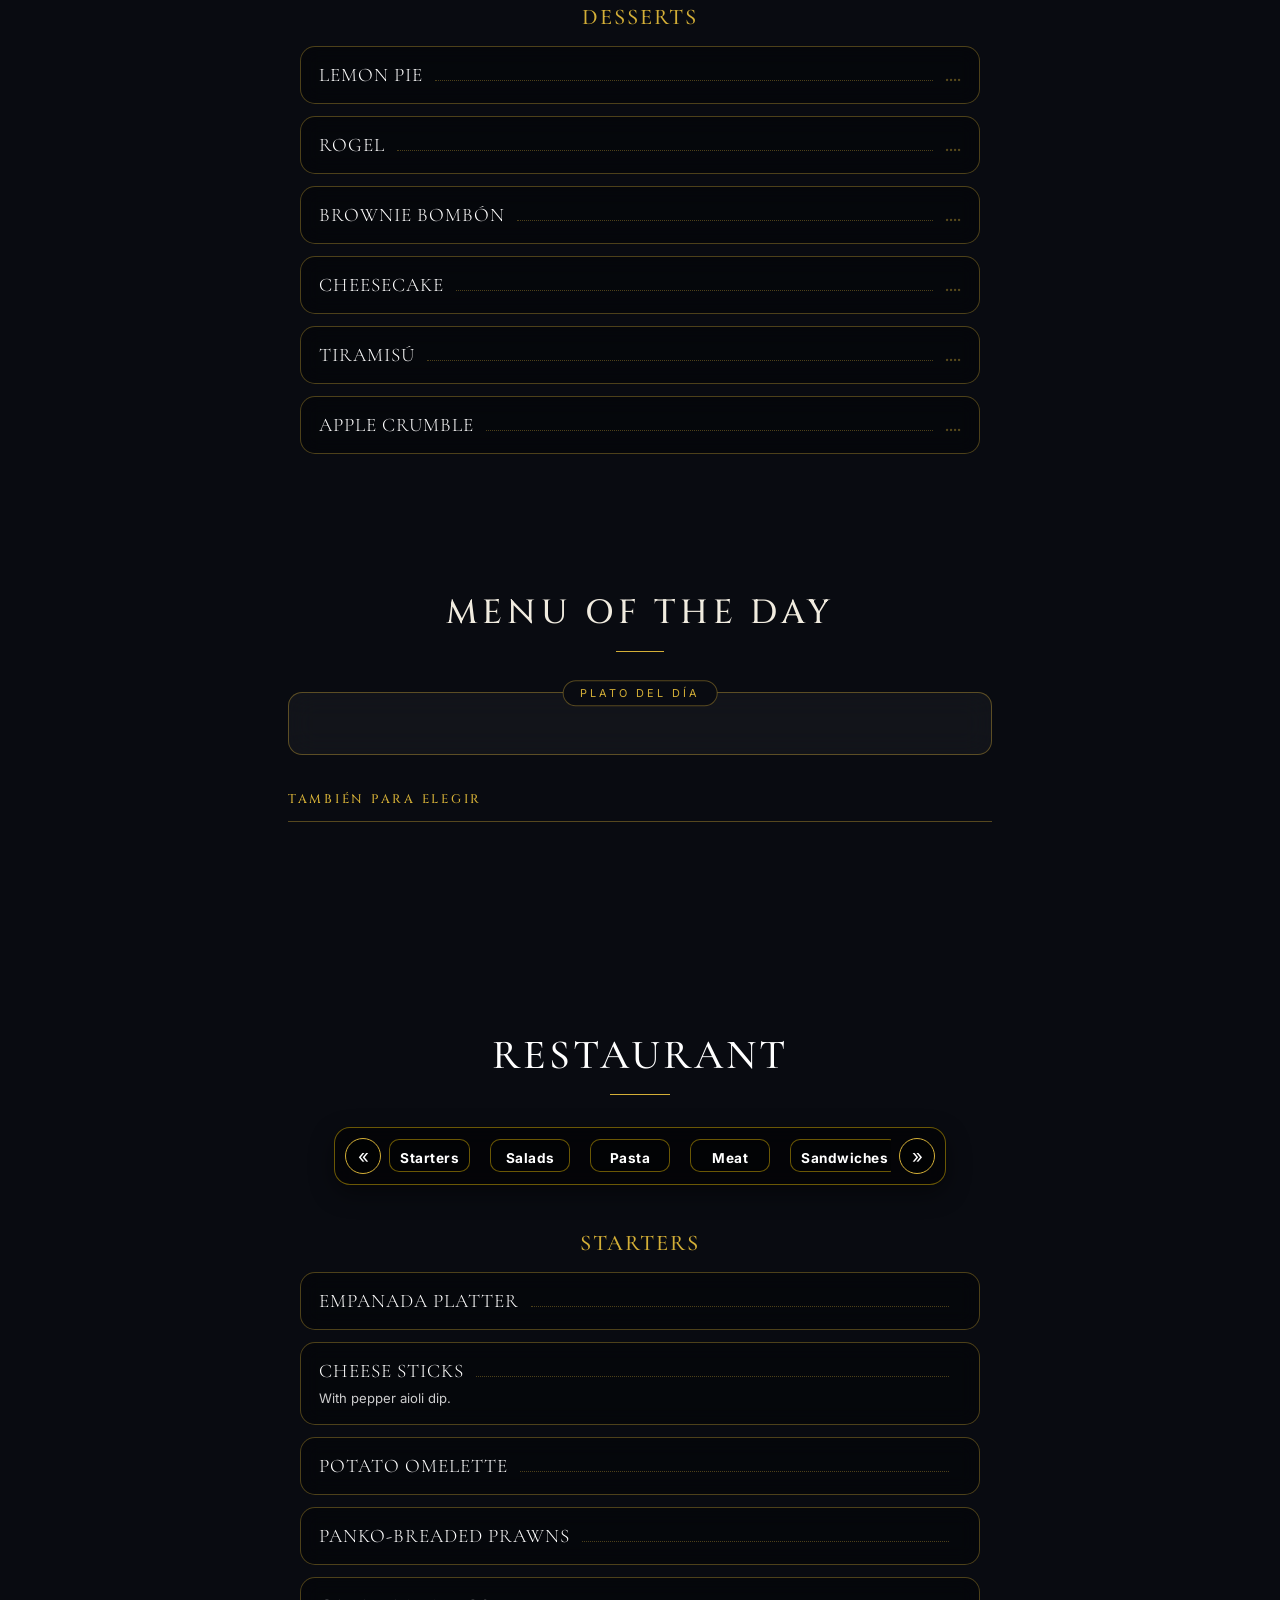
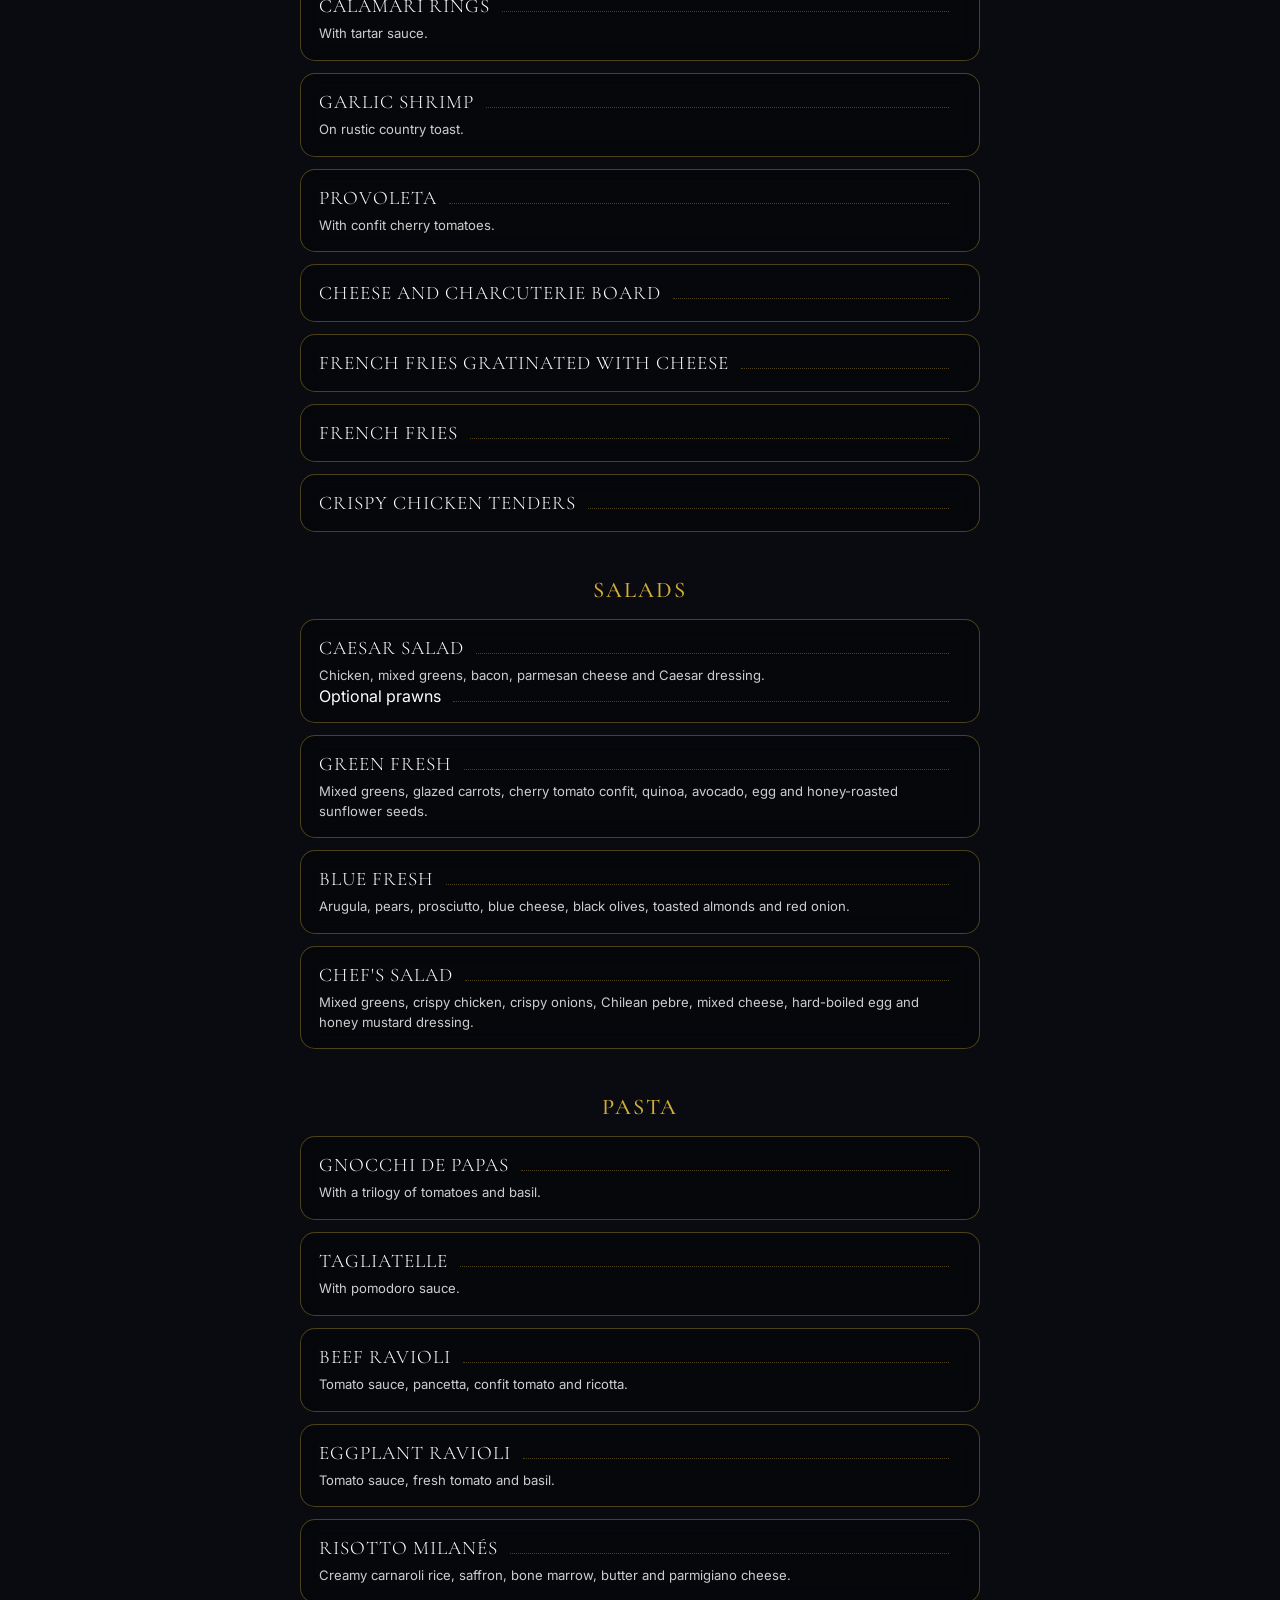
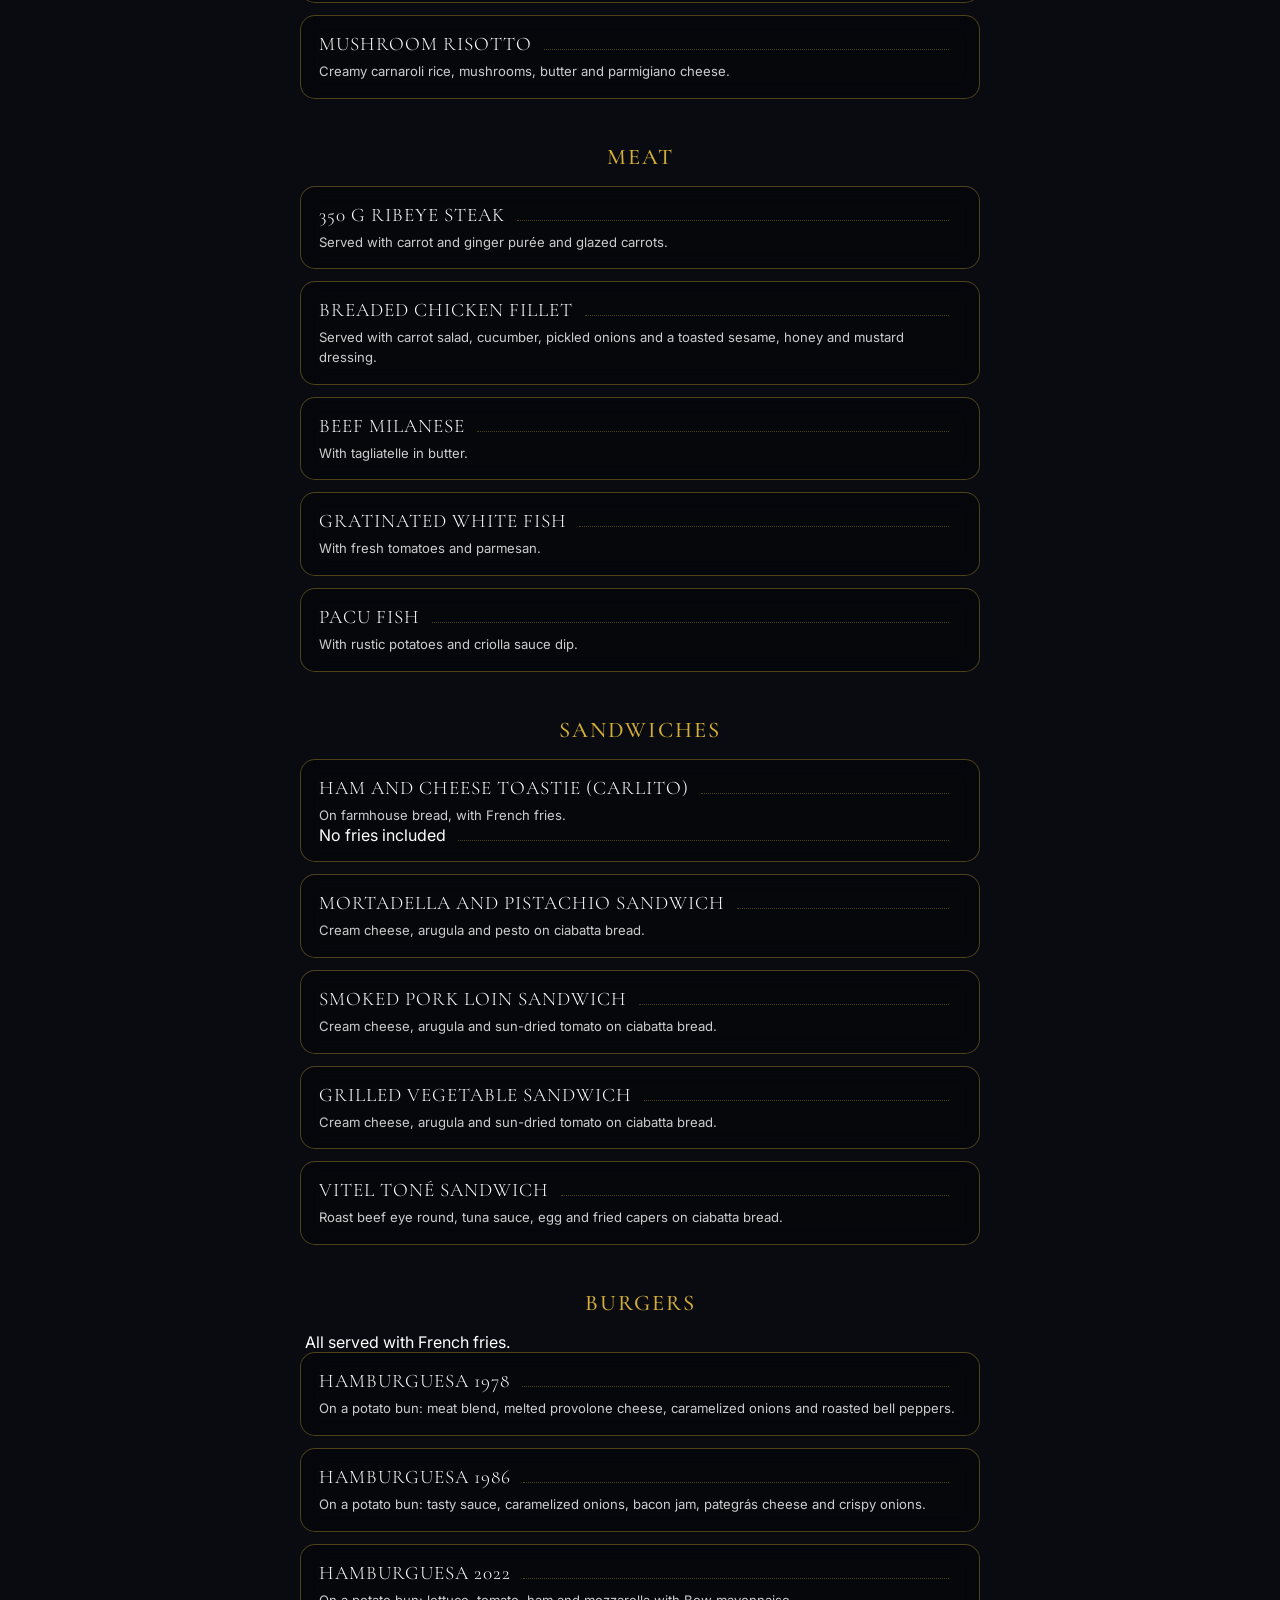
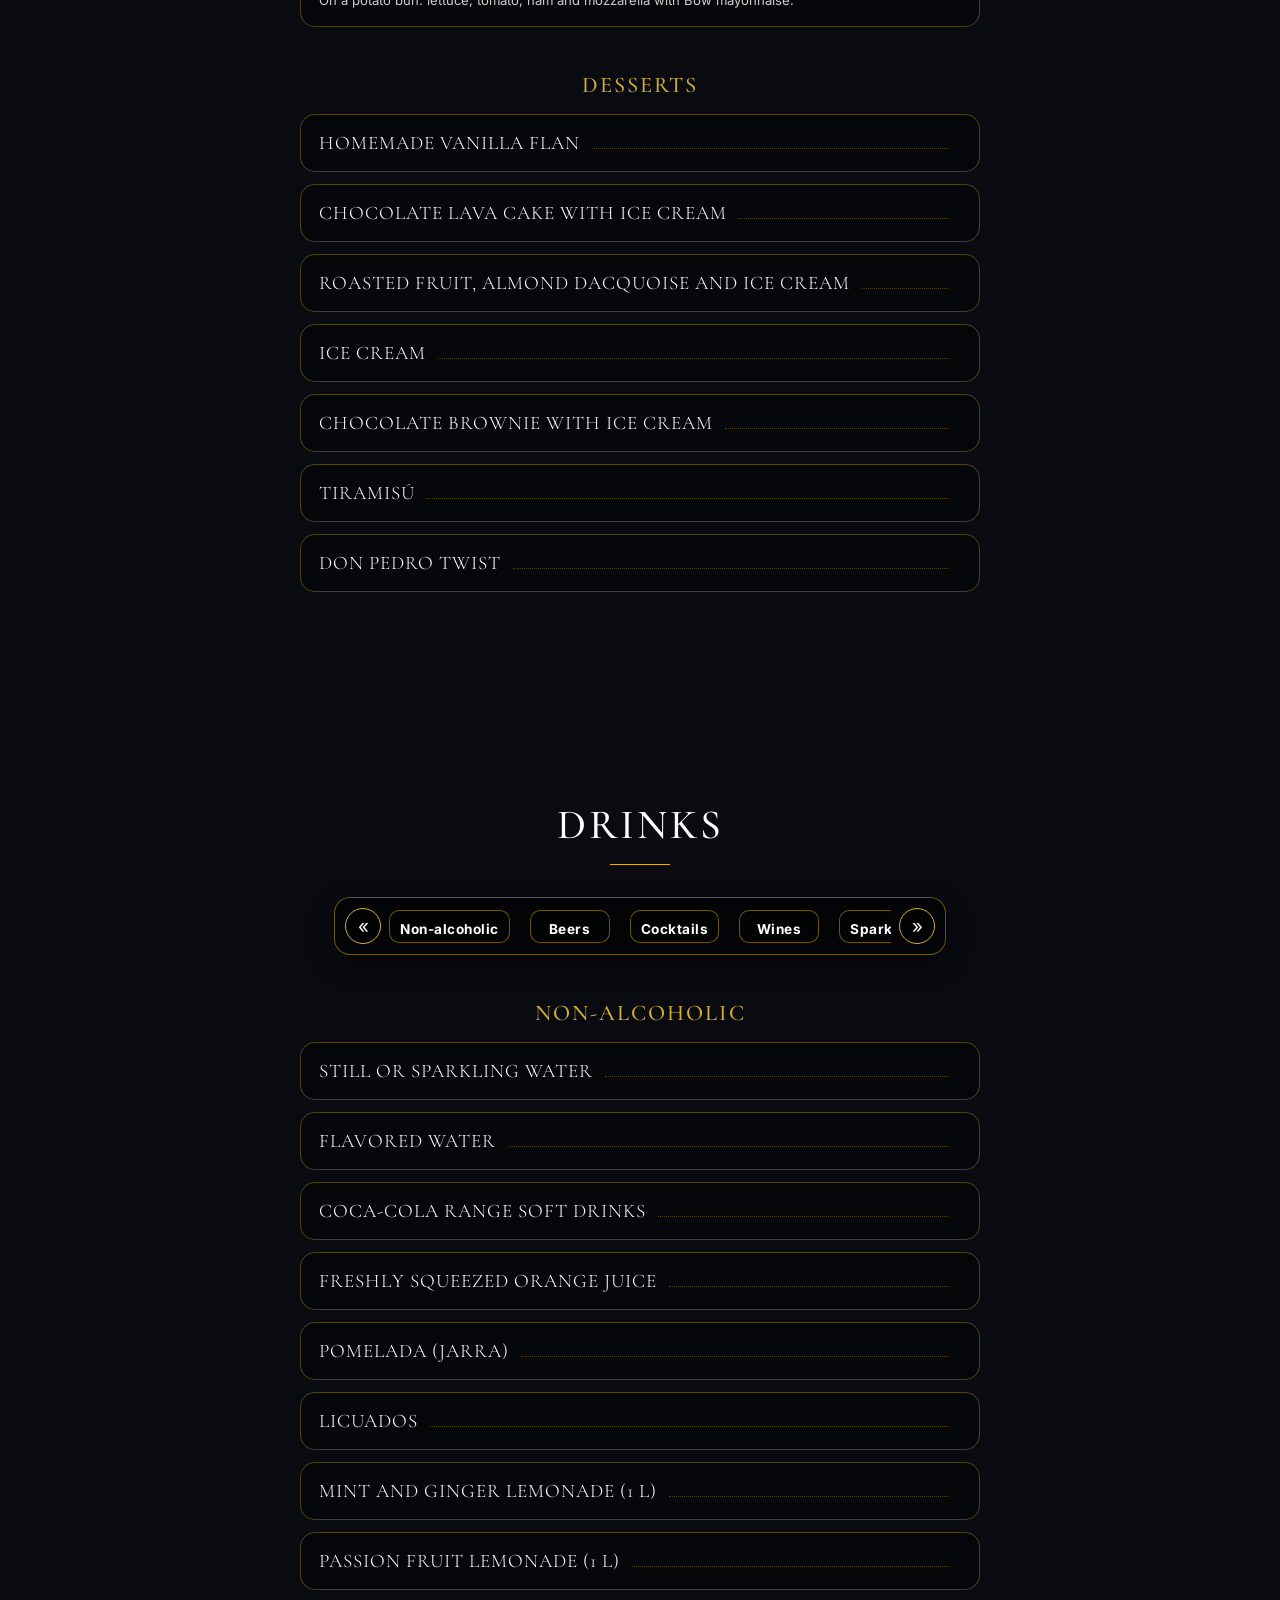
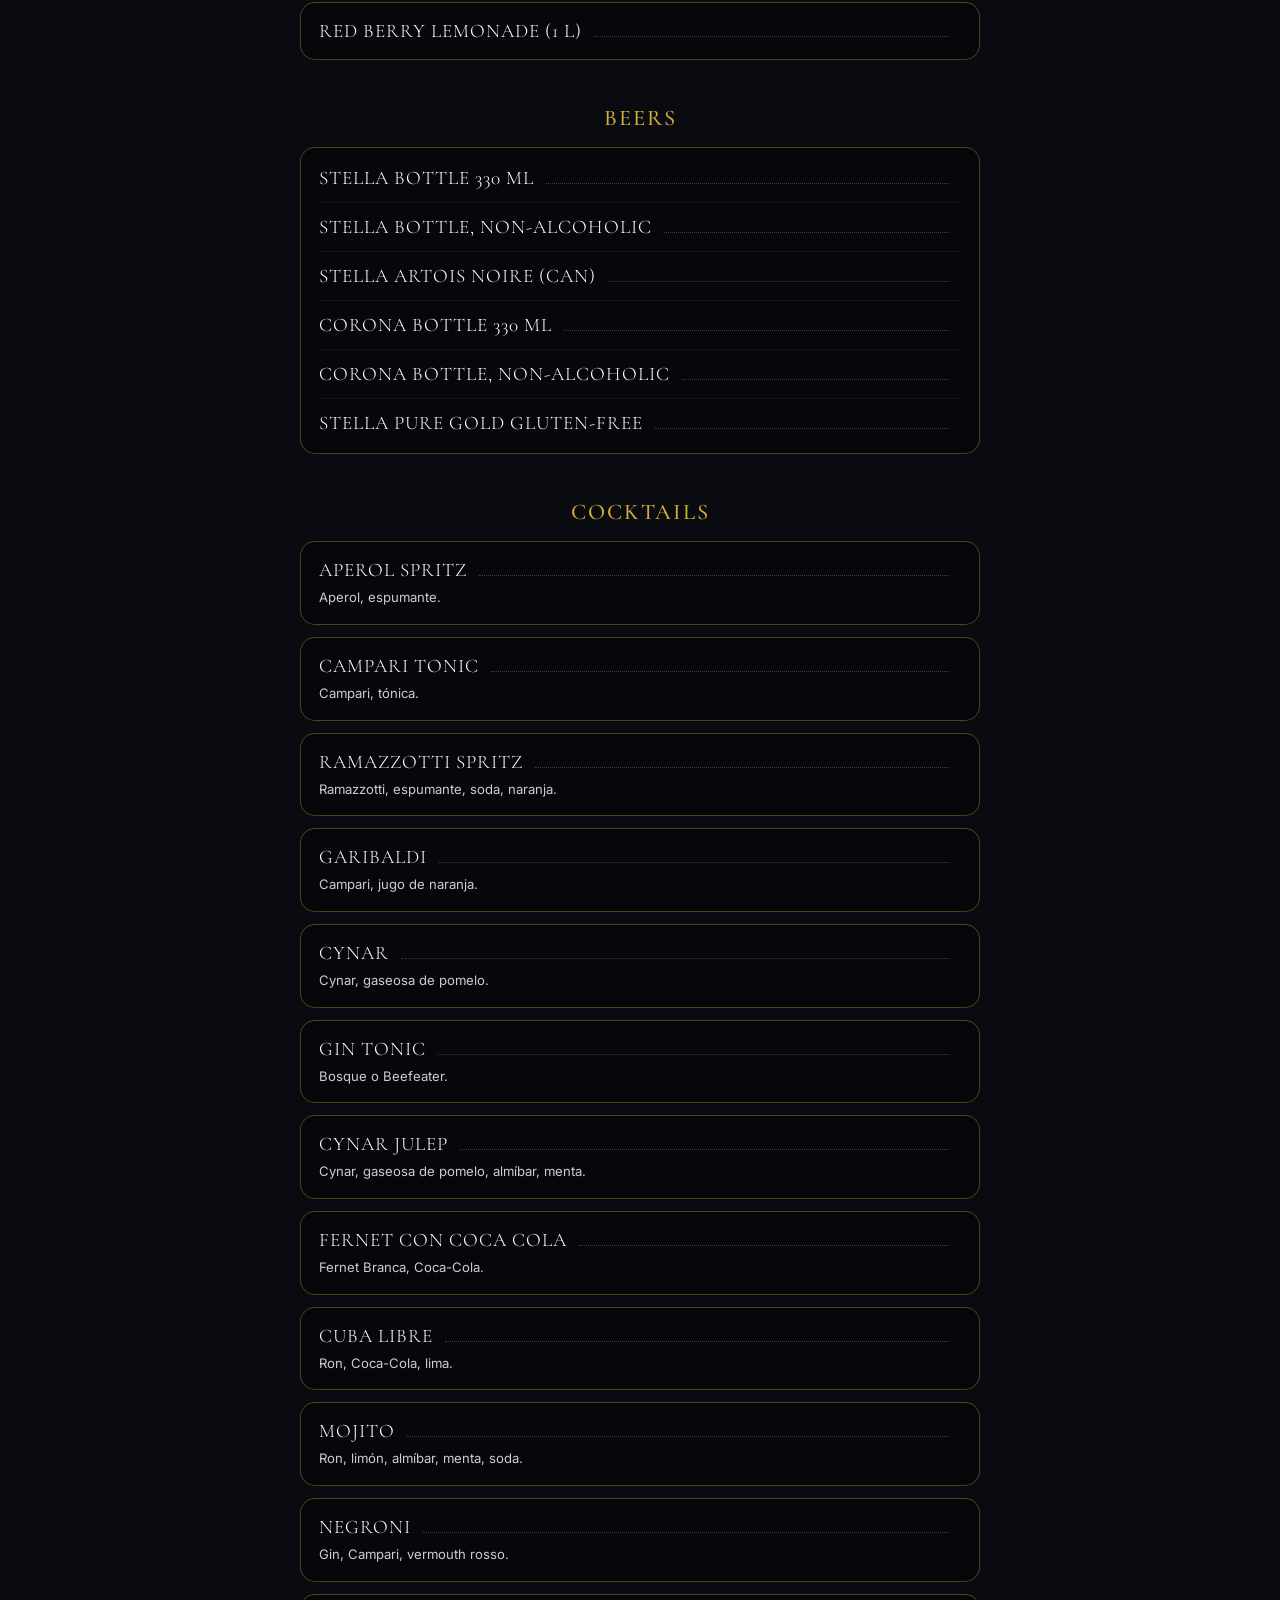
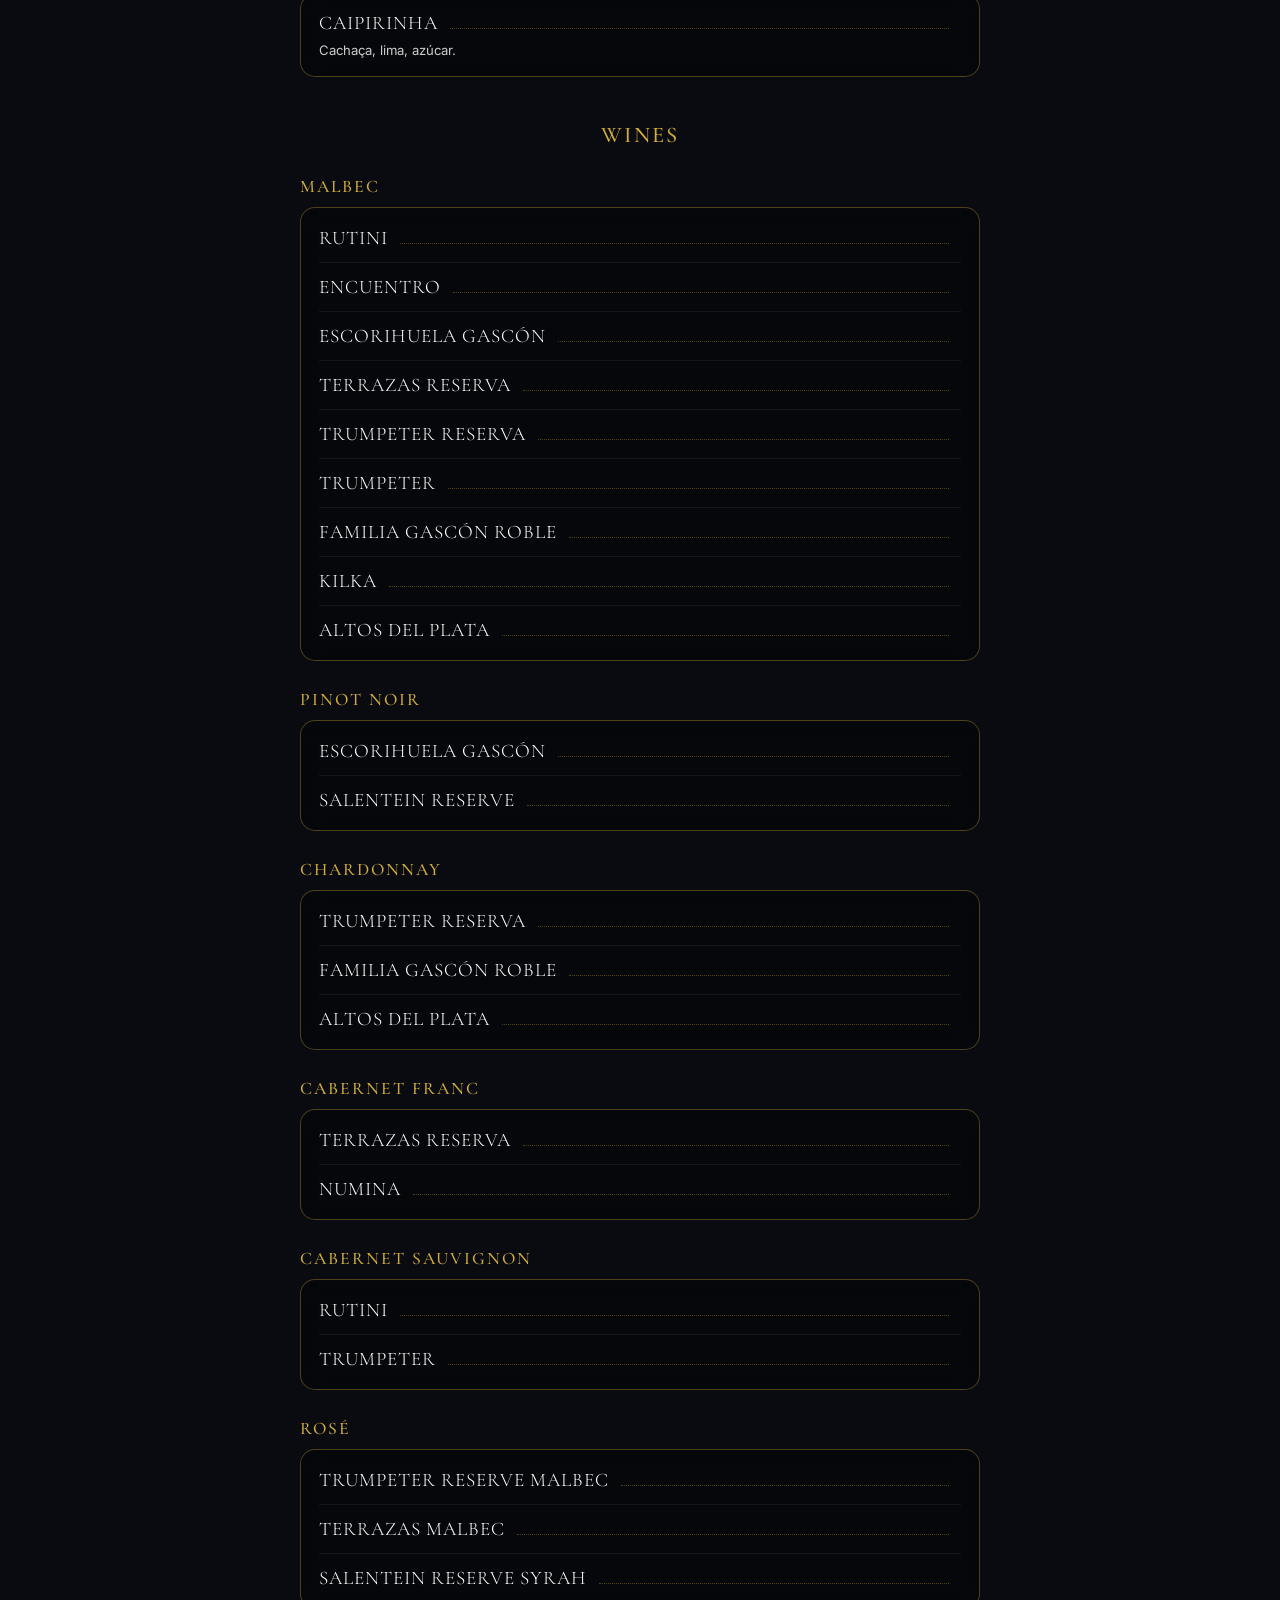
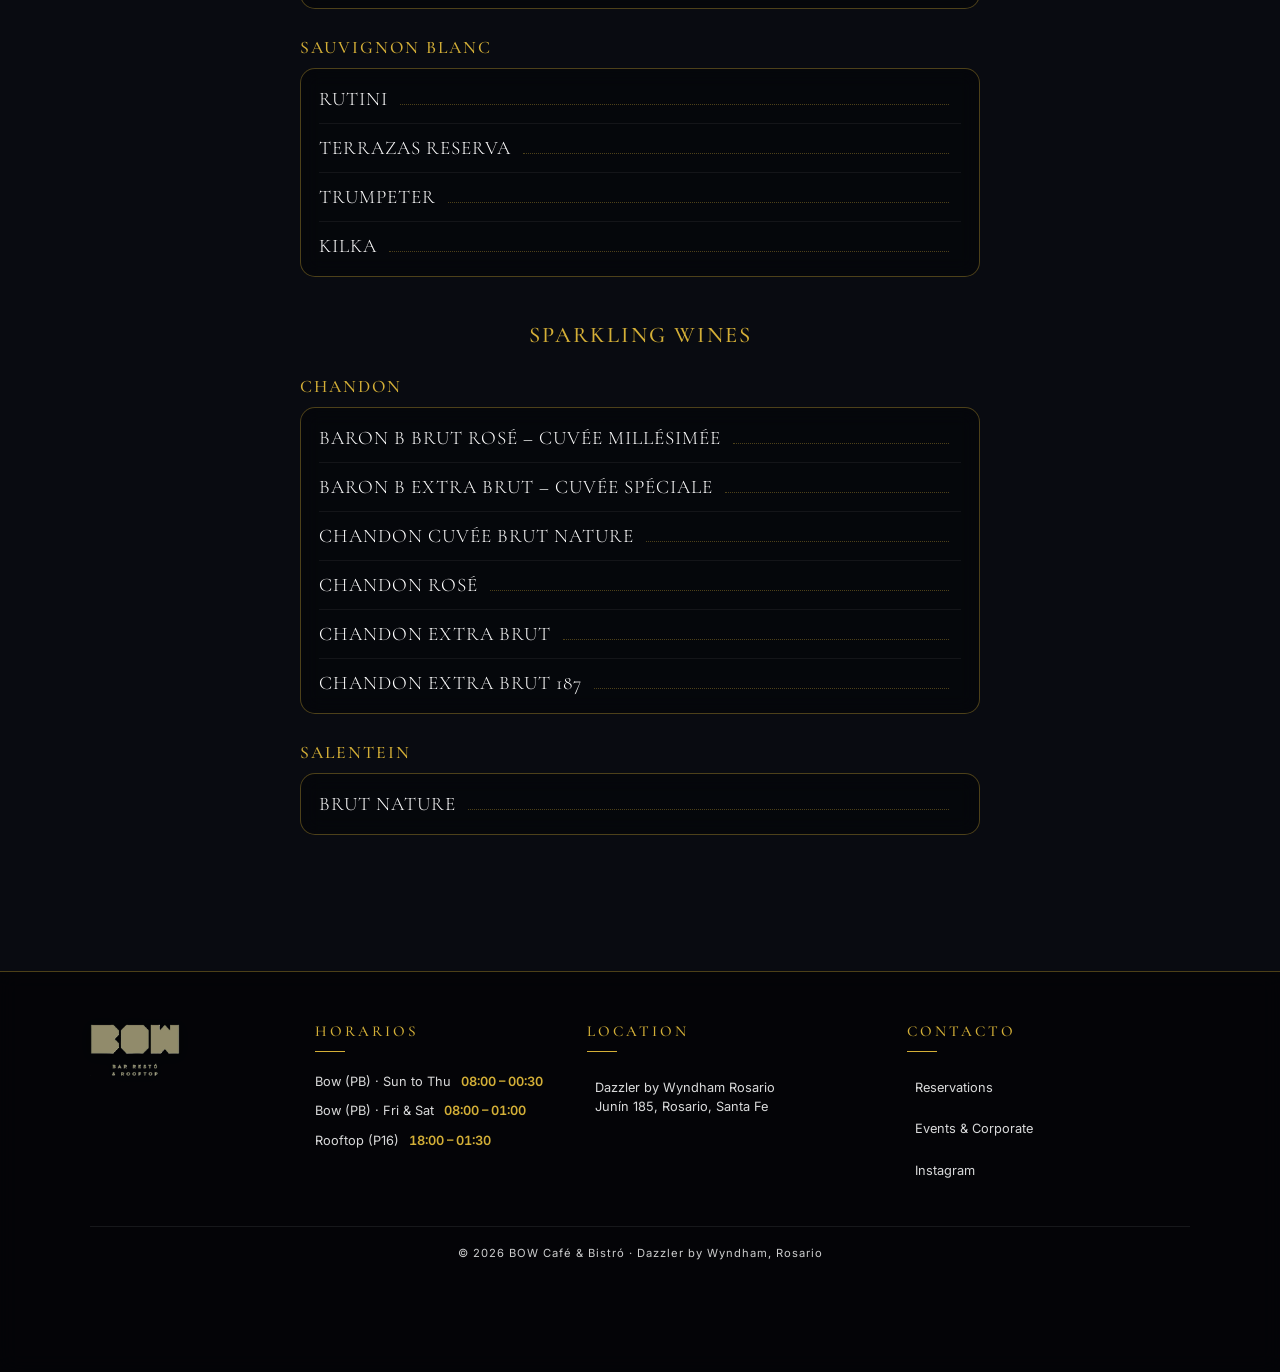
==== commit d34d80e2: "subiendo fotos link fotos rotos" ====
--- a/pag/bow.html
+++ b/pag/bow.html
@@ -3476,7 +3476,7 @@
         <div class="modal modal--form">
             <button type="button" class="modal-close" data-cotizar-cerrar aria-label="Cerrar">✕</button>
             <div class="reserva__logo">
-                <img src="../img/logobow.awebp" alt="Logo BOW" class="main-logo">
+                <img src="../img/logobow.webp" alt="Logo BOW" class="main-logo">
             </div>
             <h2 class="modal-titulo" data-i18n="ev_cotizar">Cotizá tu evento</h2>
             <iframe class="cotizar__marco" title="Formulario de eventos"
@@ -3508,7 +3508,7 @@
         <div class="footer__grid">
 
             <div class="footer__marca">
-                <img class="footer__logo" src="../img/logobow.awebp" alt="BOW Café & Bistró" width="90" loading="lazy">
+                <img class="footer__logo" src="../img/logobow.webp" alt="BOW Café & Bistró" width="90" loading="lazy">
             </div>
 
             <div class="footer__col">
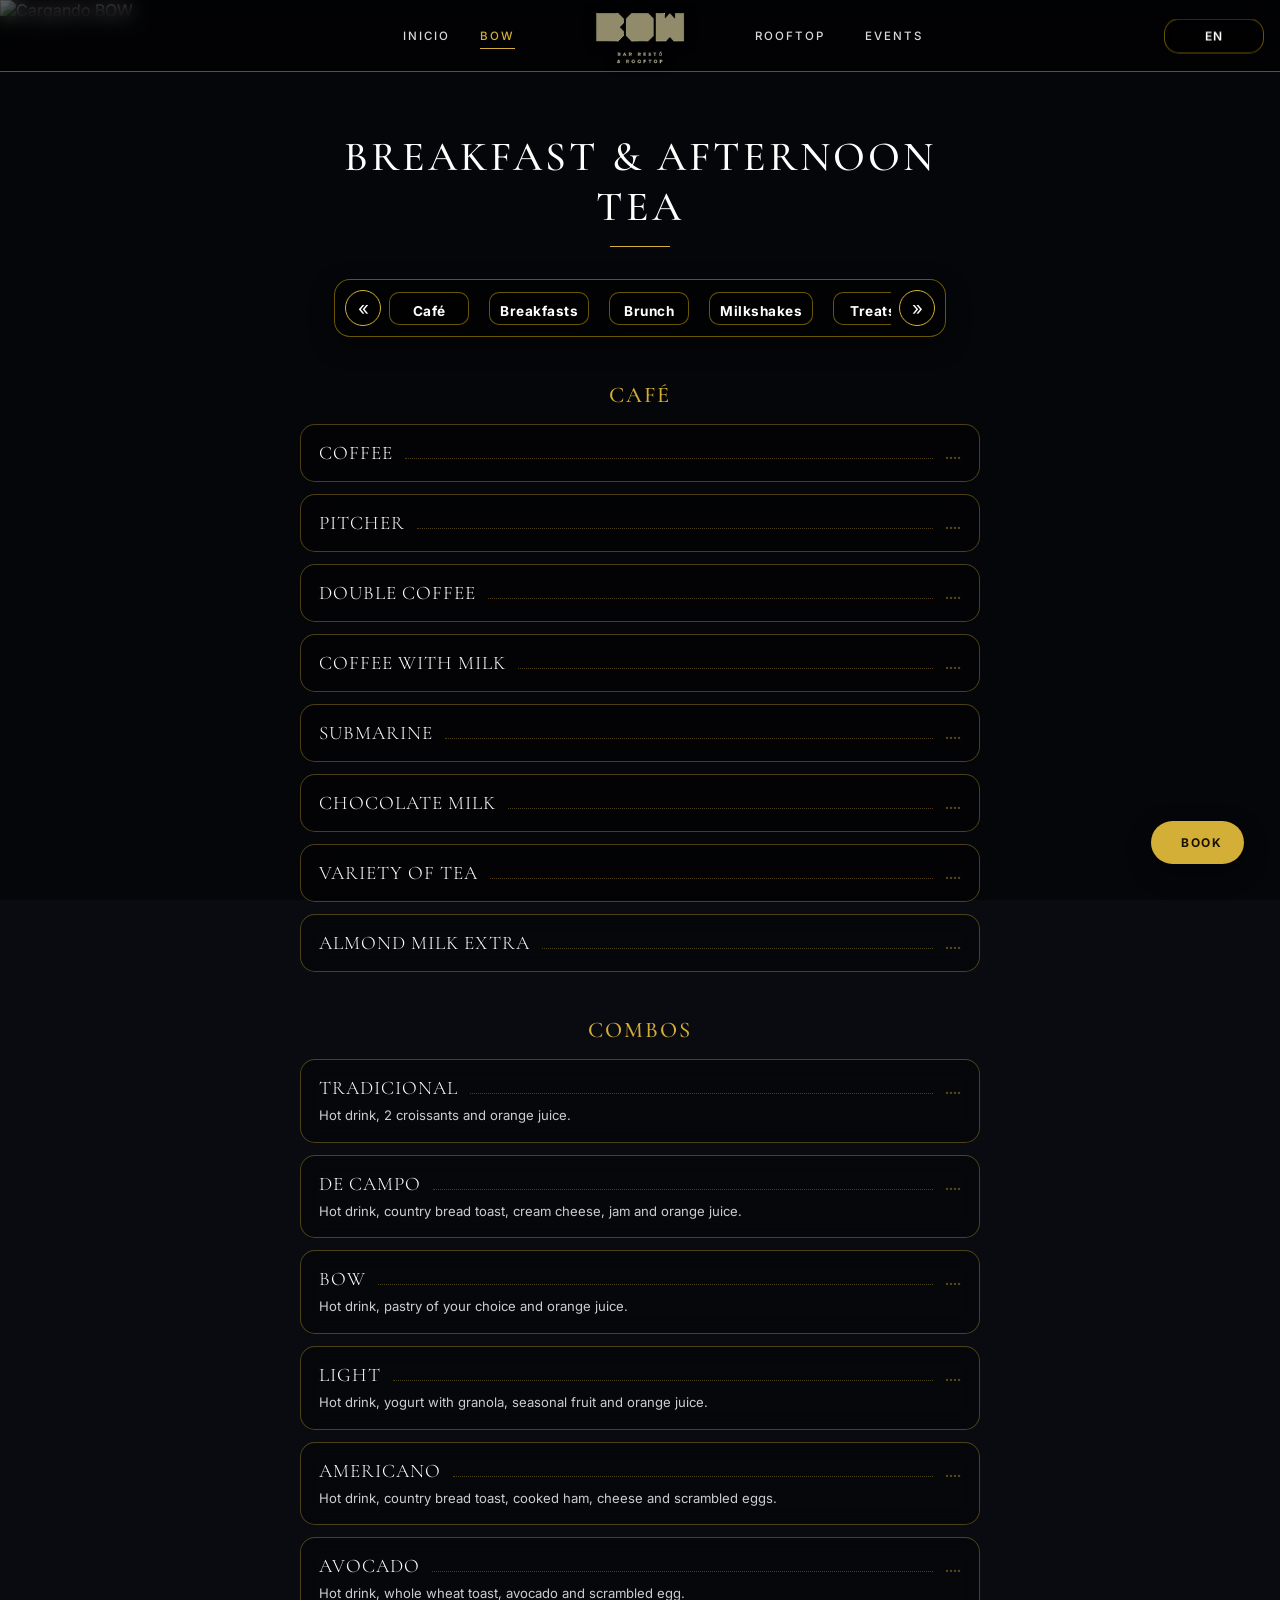
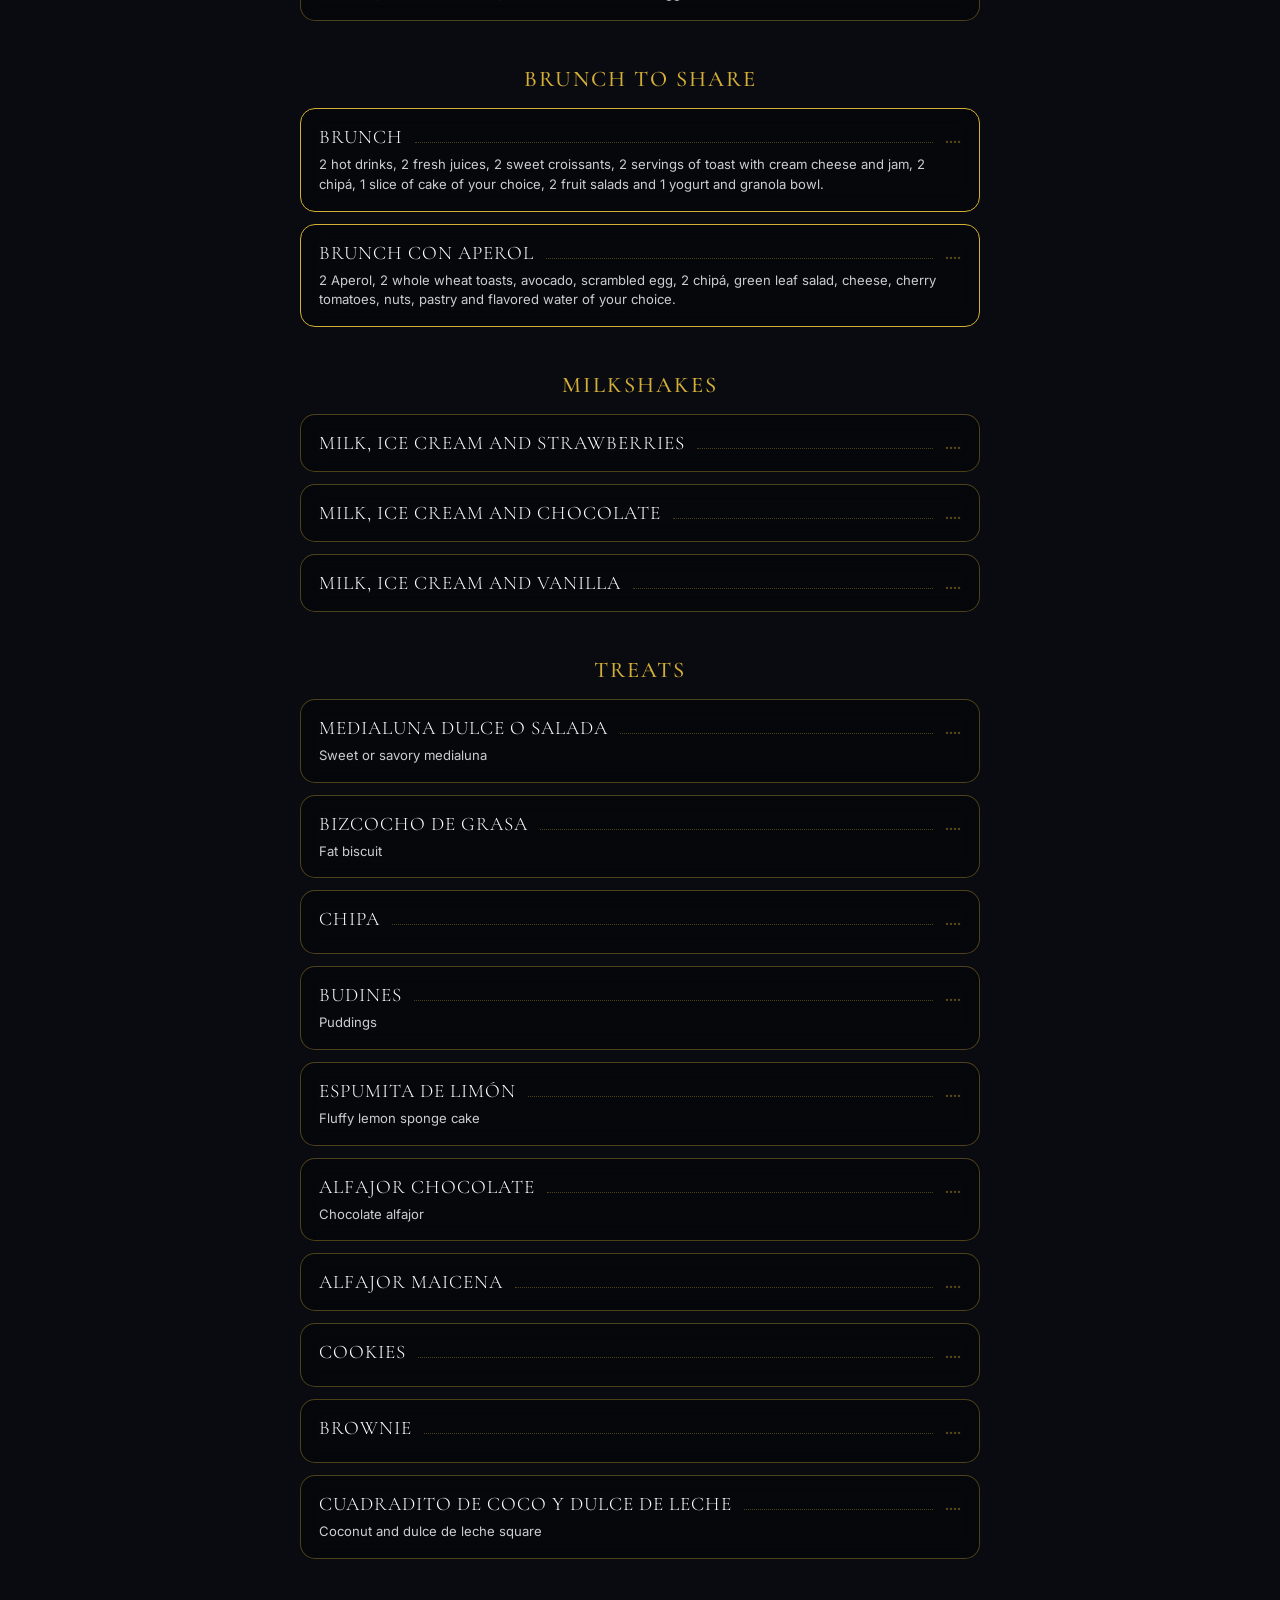
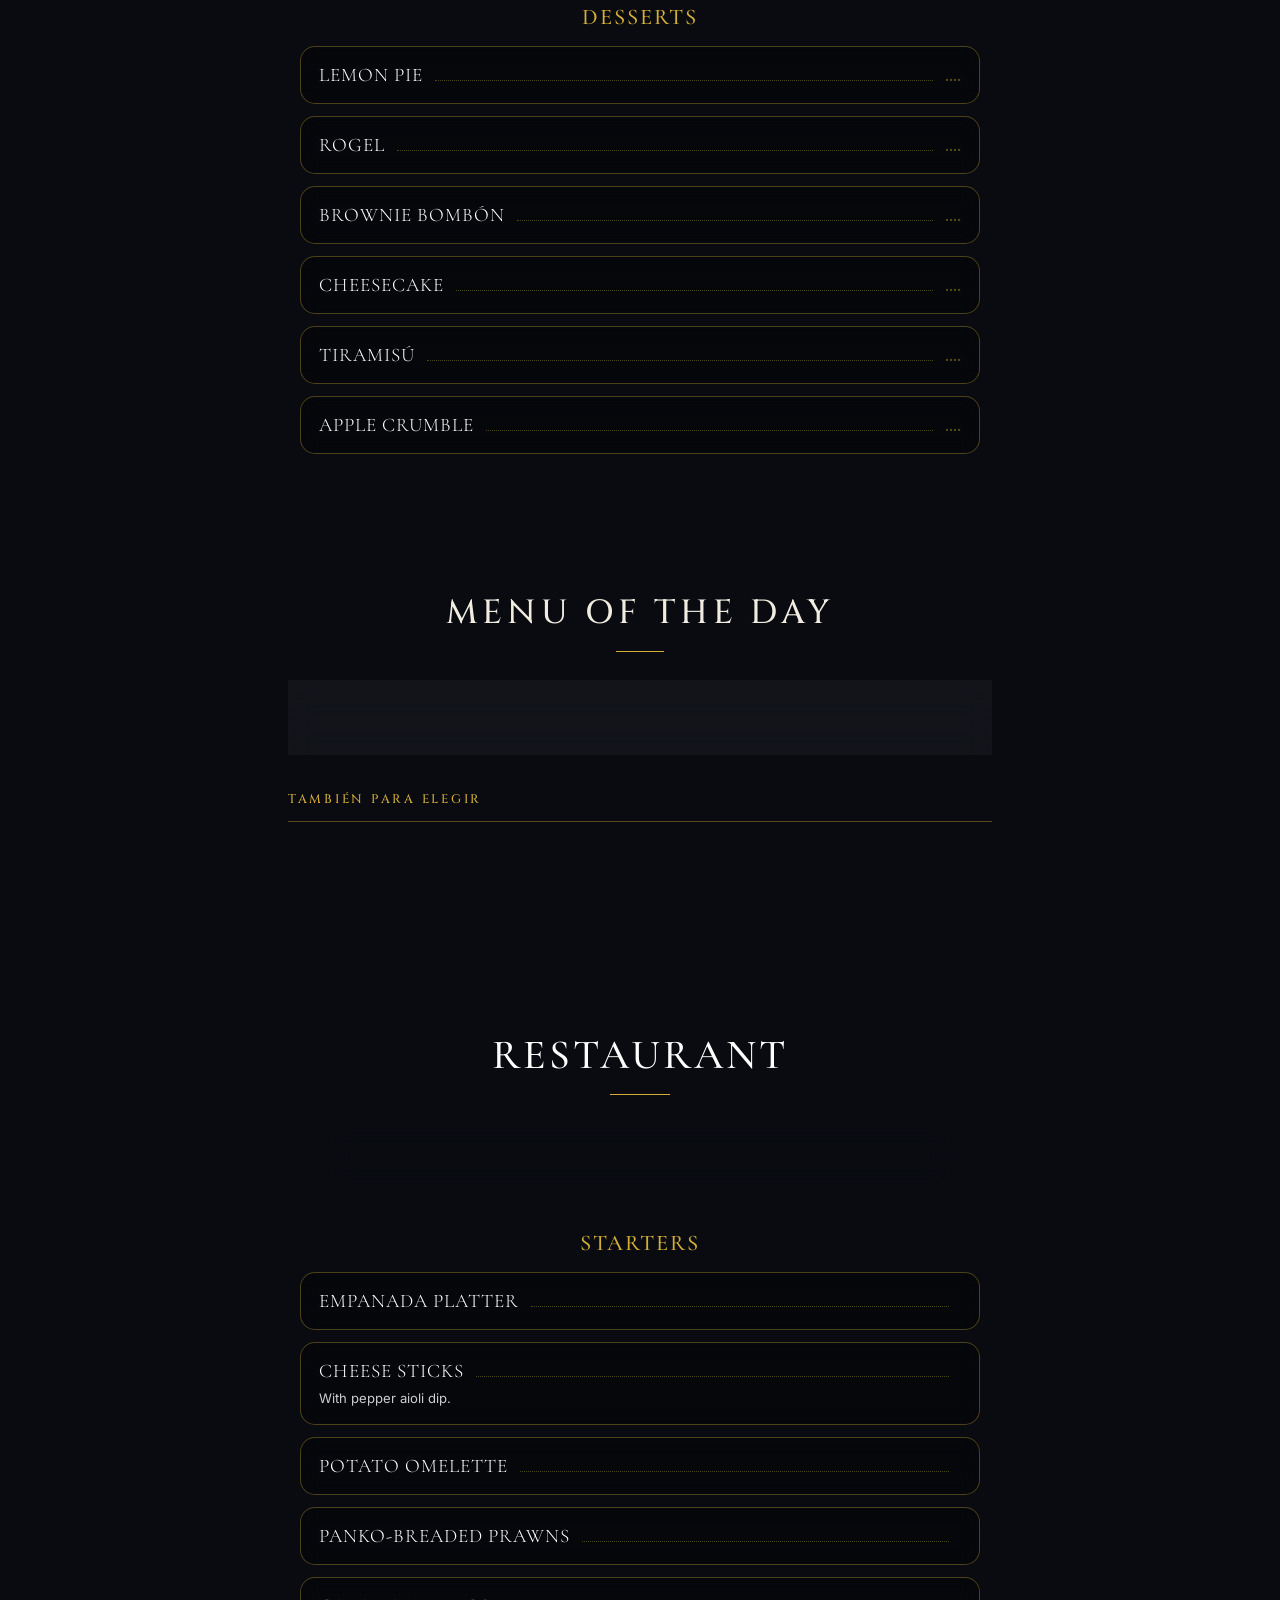
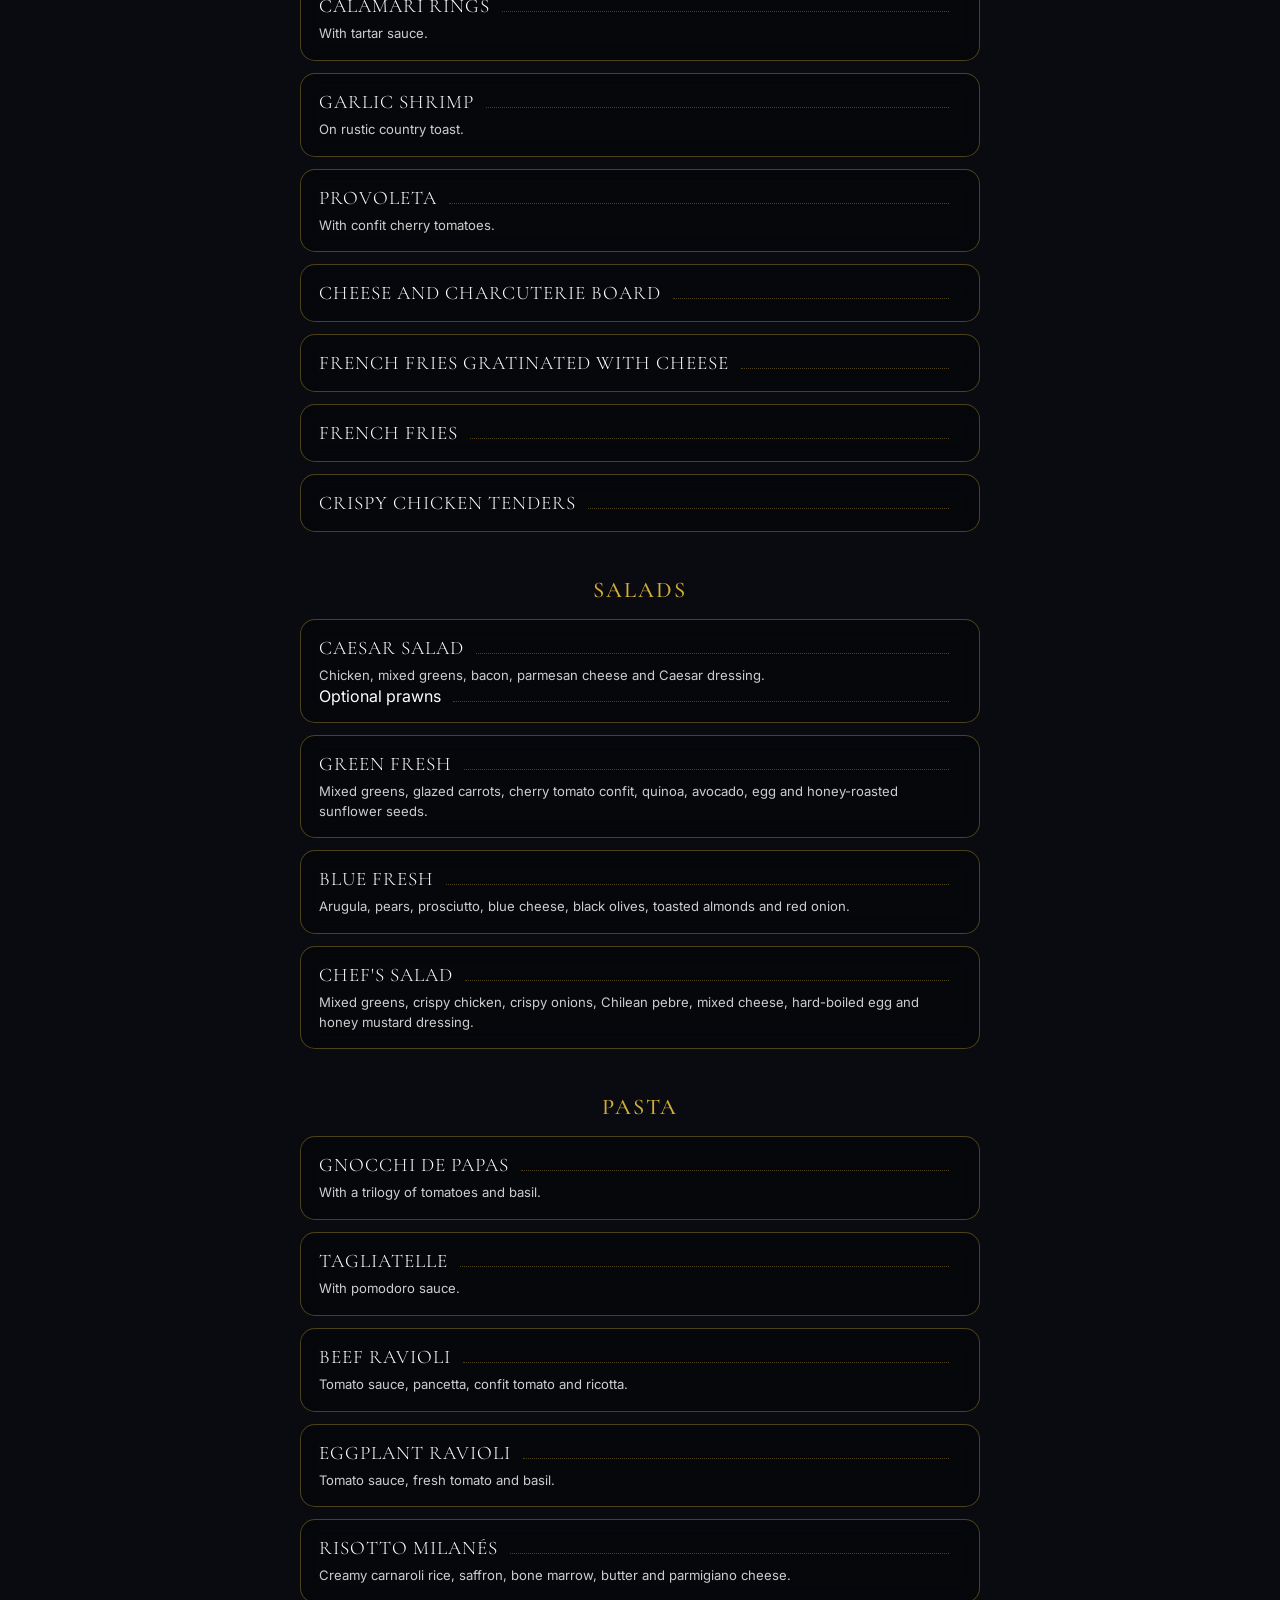
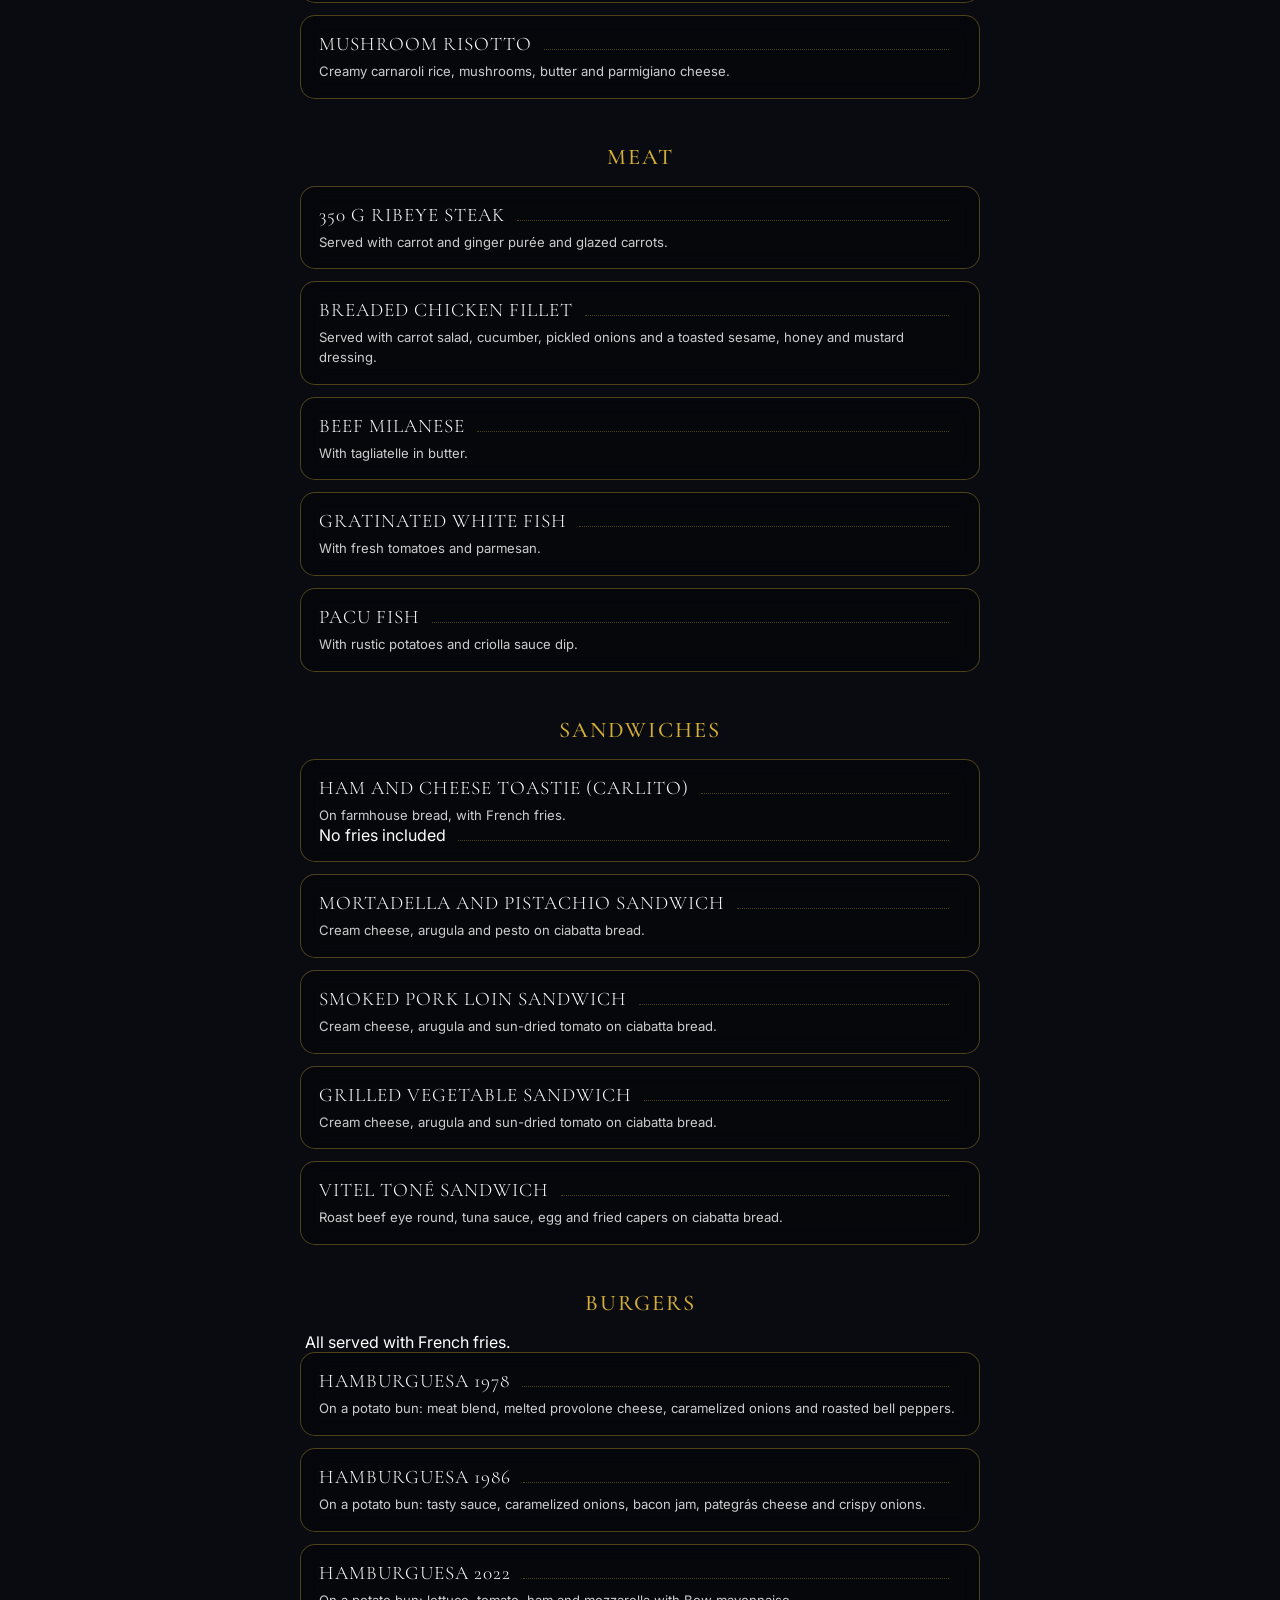
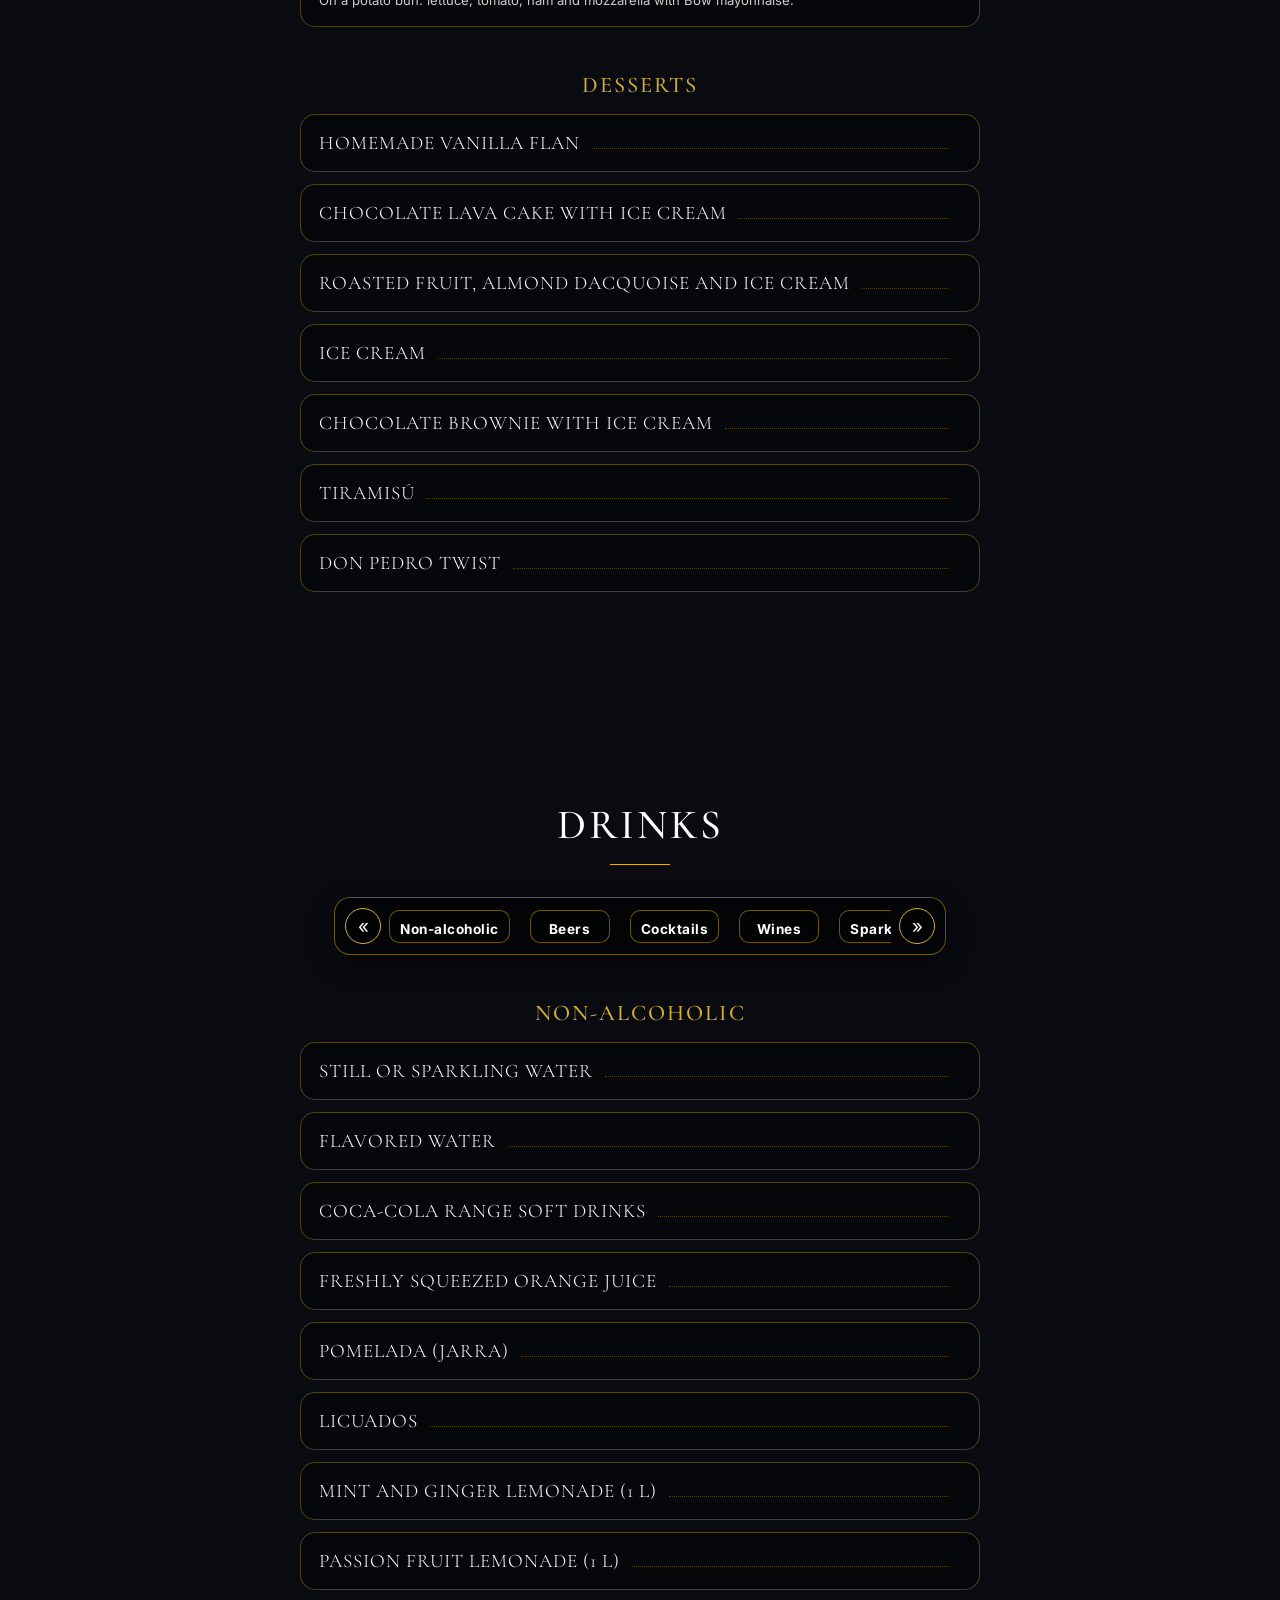
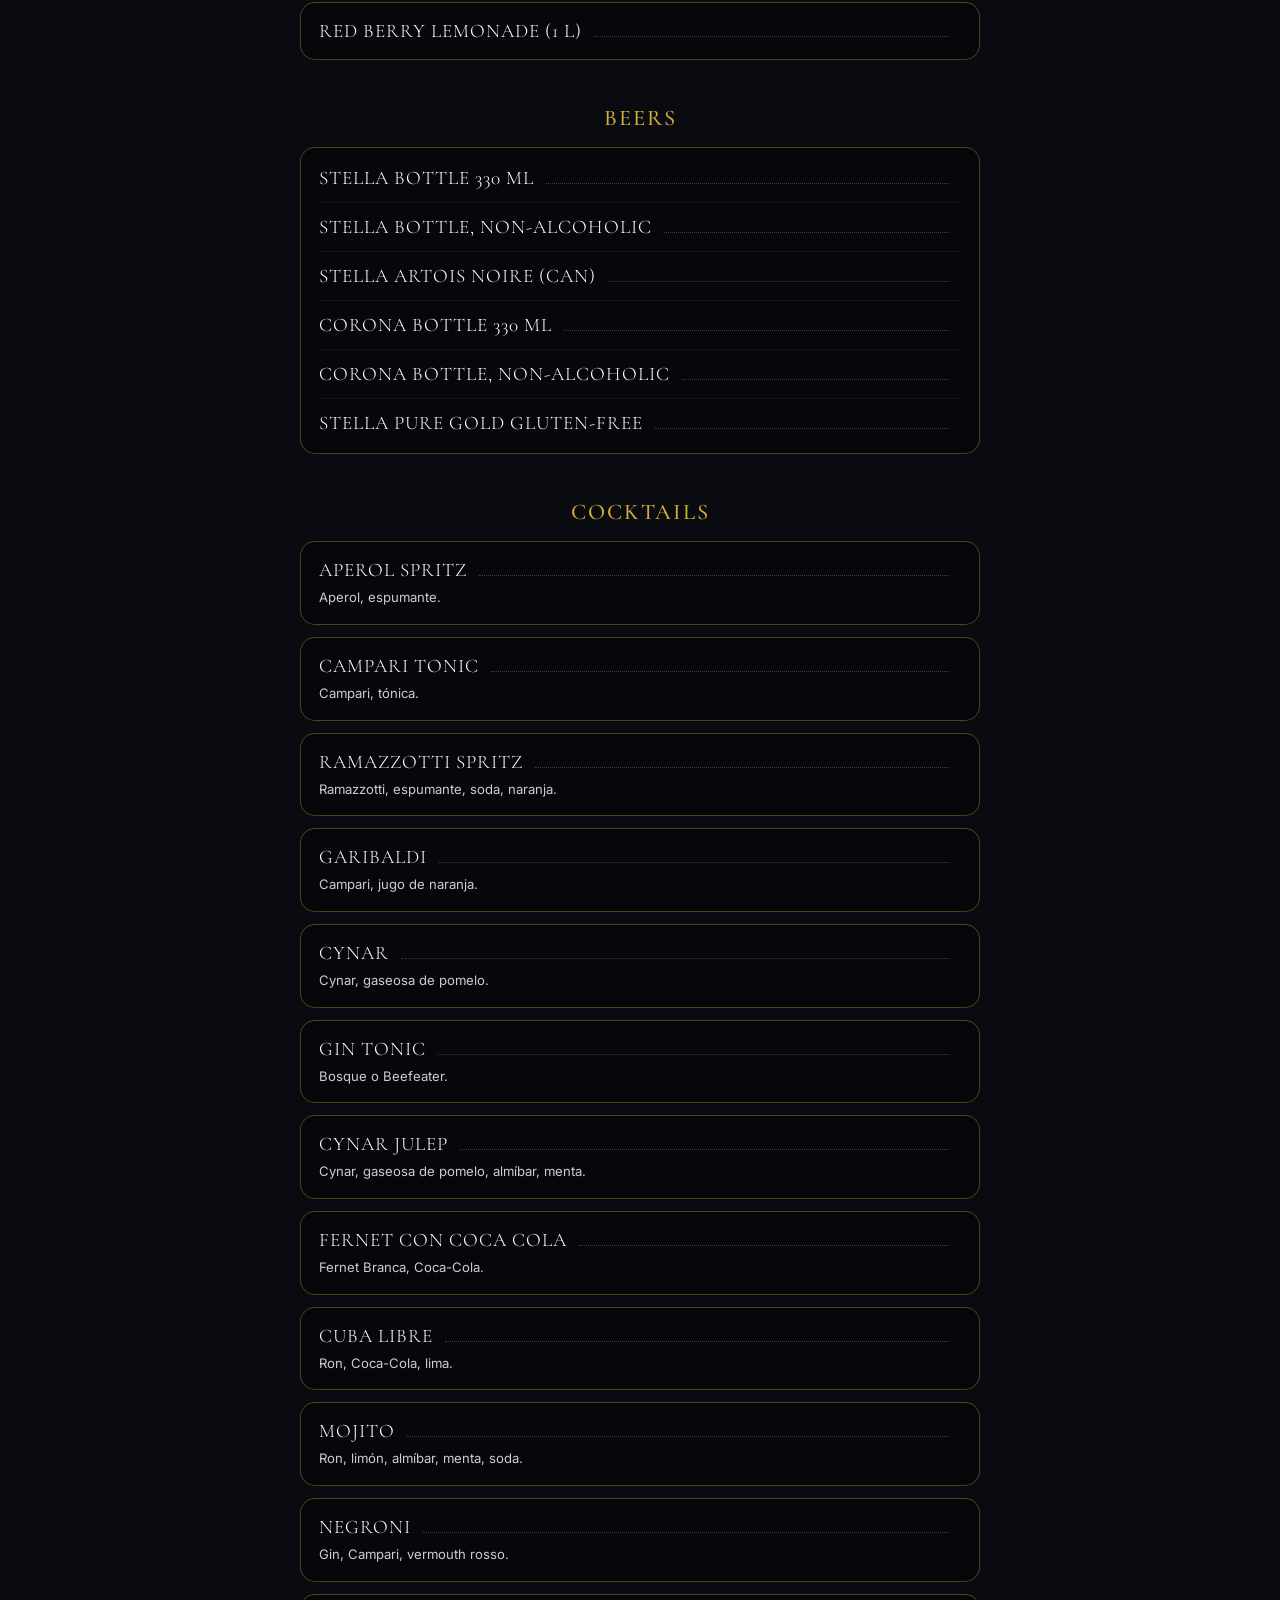
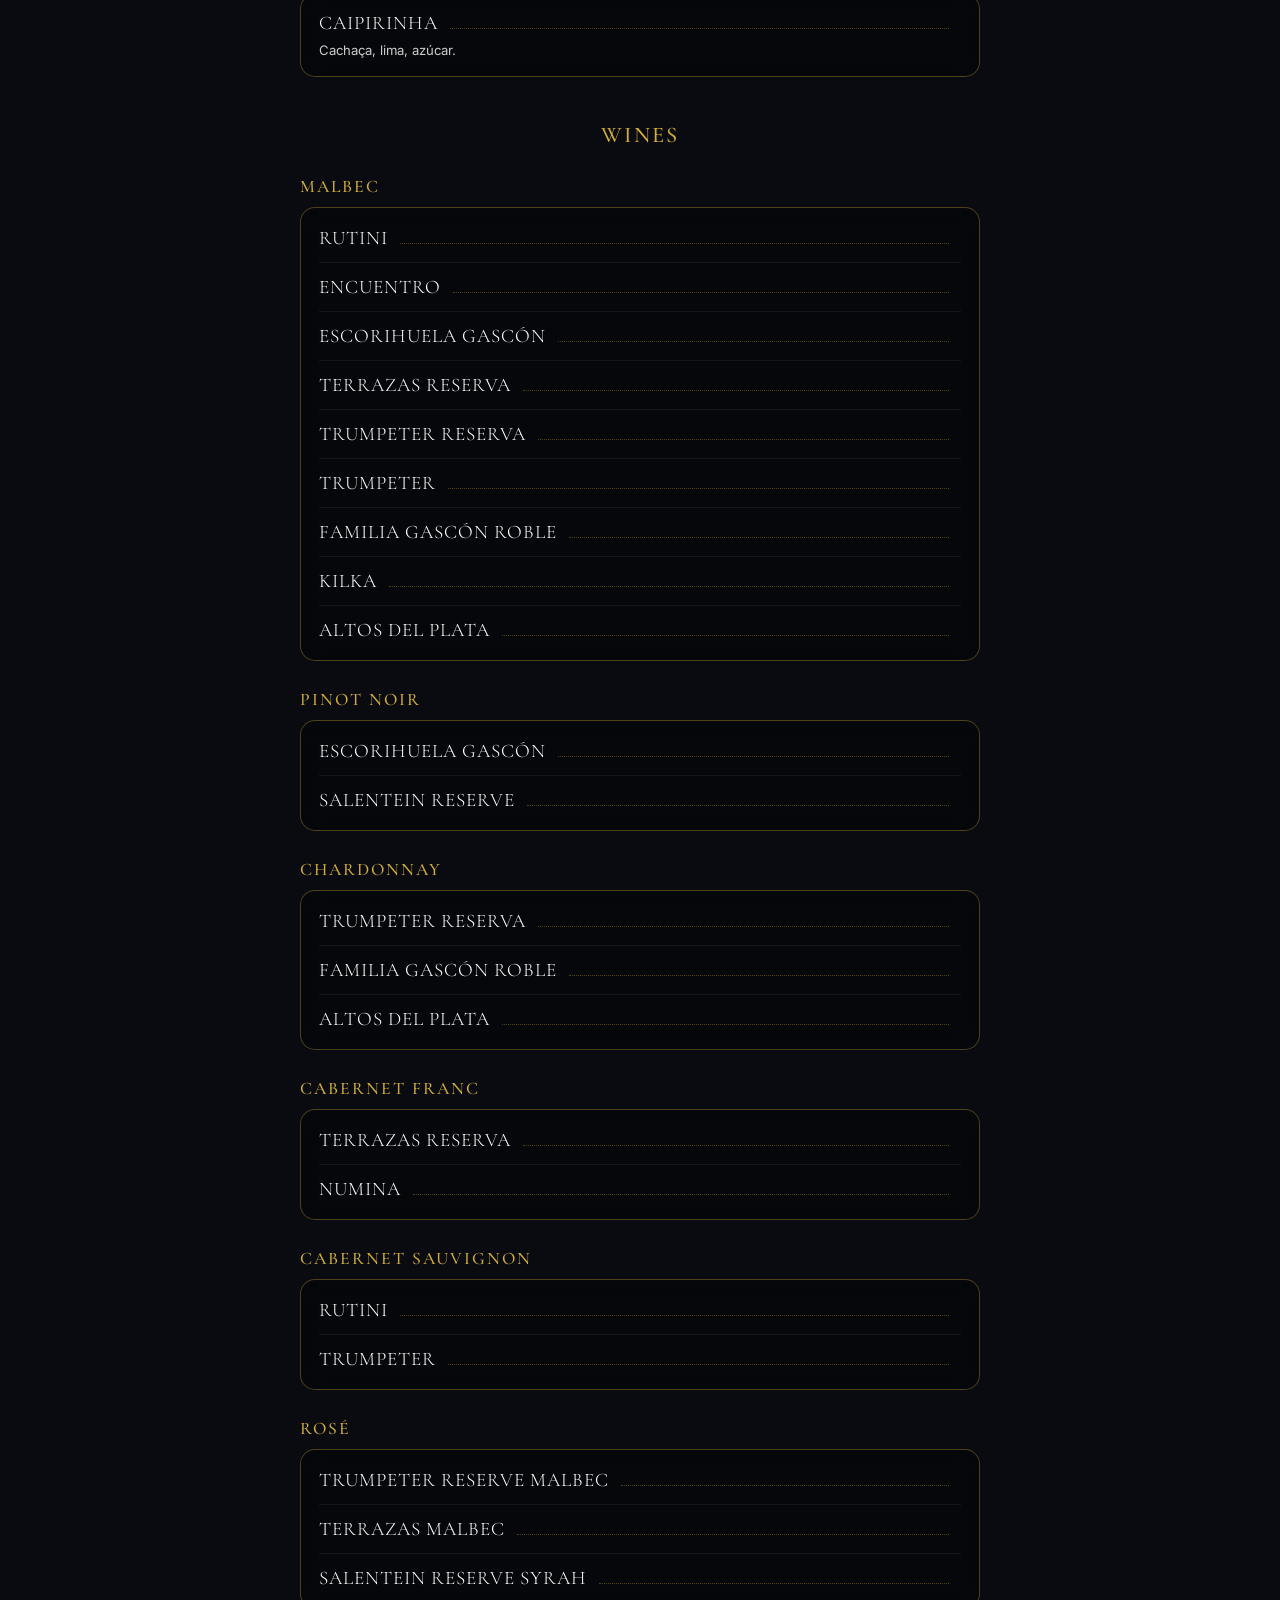
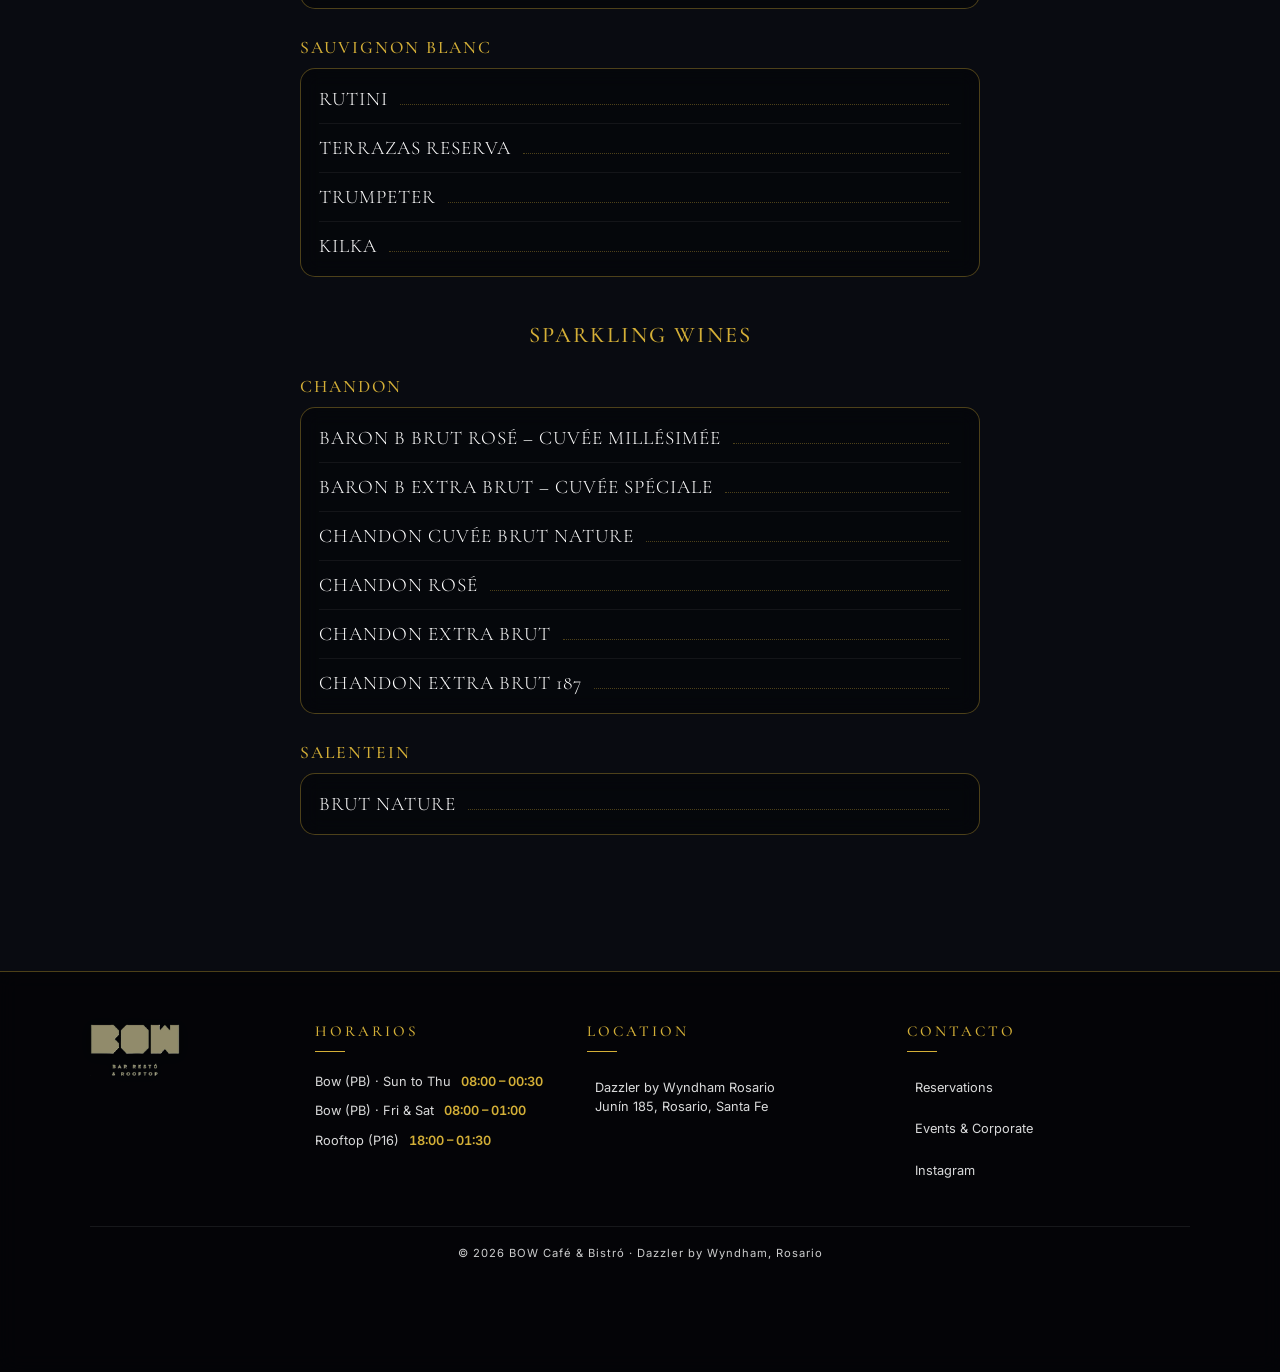
==== commit a6a00383: "subiendo cambio de video y terminando traductor" ====
--- a/pag/bow.html
+++ b/pag/bow.html
@@ -14,7 +14,8 @@
     <!-- Open Graph: cómo se ve el link al compartirlo en WhatsApp / Instagram / Facebook -->
     <meta property="og:type" content="website">
     <meta property="og:title" content="Carta BOW Café  Bistró y Rooftop – Dazzler Rosario">
-    <meta property="og:description" content="Desayunos, menú del día, restaurant, coctelería y vinos en el Hotel Dazzler, Rosario.">
+    <meta property="og:description"
+        content="Desayunos, menú del día, restaurant, coctelería y vinos en el Hotel Dazzler, Rosario.">
     <meta property="og:url" content="https://bowcafebistro.com.ar/pag/bow.html">
     <meta property="og:image" content="https://bowcafebistro.com.ar/img/og-bow.jpg">
     <meta property="og:locale" content="es_AR">
@@ -29,8 +30,8 @@
         href="https://fonts.googleapis.com/css2?family=Cinzel:wght@500&family=Cormorant+Garamond:wght@300;500;600&family=Inter:wght@300;400;500;600;700;800&display=swap">
 
     <!-- Estilos -->
-    <link rel="stylesheet" href="../style/style.css">
-    <link rel="stylesheet" href="../style/bow.css">
+    <link rel="stylesheet" href="../style/style.css?v=20261115">
+    <link rel="stylesheet" href="../style/bow.css?v=20261115">
 
     <!-- Tabler Icons (carga sin bloquear el render) -->
     <link rel="stylesheet" href="https://cdn.jsdelivr.net/npm/@tabler/icons-webfont@3.50.0/dist/tabler-icons.min.css"
@@ -116,7 +117,7 @@
 </head>
 
 <body>
-<h1 class="sr-only">Carta BOW Café & Bistró y Rooftop – Hotel Dazzler Rosario</h1>
+    <h1 class="sr-only">Carta BOW Café & Bistró y Rooftop – Hotel Dazzler Rosario</h1>
 
     <!-- Logo de pantalla de carga -->
     <div id="loader">
@@ -128,7 +129,7 @@
     <video id="video-teaser" autoplay muted loop playsinline class="video-background activo">
 
         <source src="video/teaser-mobile.mp4" media="(max-width: 768px)" type="video/mp4">
-        <source src="../video/bownvideo.mp4" type="video/mp4">
+        <source src="../video/bowvideo.mp4" type="video/mp4">
     </video>
 
 
@@ -140,8 +141,8 @@
         </label>
 
         <a class="nav__logo" href="#bow">
-            <img src="../img/logobow.webp" data-logo-bow="../img/logobow.webp" data-logo-rooftop="../img/logorooftop.webp"
-                alt="BOW">
+            <img src="../img/logobow.webp" data-logo-bow="../img/logobow.webp"
+                data-logo-rooftop="../img/logorooftop.webp" alt="BOW">
         </a>
 
         <nav class="nav__menu">
@@ -990,7 +991,8 @@
                                 data-i18n="sec_cocteleria">Coctelería</span></a>
                         <a href="#b-vinos" class="categoria-card"><i class="ti ti-glass-full"></i><span
                                 data-i18n="sec_vinos">Vinos</span></a>
-                        <a href="#b-espumantes" class="categoria-card"><i class="ti ti-bottle"></i><span data-i18n="sec_espumantes">Espumantes</span></a>
+                        <a href="#b-espumantes" class="categoria-card"><i class="ti ti-bottle"></i><span
+                                data-i18n="sec_espumantes">Espumantes</span></a>
                     </div>
                     <button type="button" class="carrusel-btn" aria-label="Siguiente">&#187;</button>
                 </div>
@@ -1374,15 +1376,24 @@
                 <div class="categorias-wrapper">
                     <button type="button" class="carrusel-btn carrusel-btn--prev" aria-label="Anterior">«</button>
                     <div class="categorias-carrusel">
-                        <a href="#r-tablas" class="categoria-card"><i class="ti ti-table"></i><span data-i18n="sec_tablas">Tablas</span></a>
-                        <a href="#r-empanadas" class="categoria-card"><i class="ti ti-cheese"></i><span data-i18n="rt_empanadas">Empanadas</span></a>
-                        <a href="#r-pizzas" class="categoria-card"><i class="ti ti-pizza"></i><span data-i18n="rt_pizzas">Pizzas</span></a>
-                        <a href="#rr-sandwiches" class="categoria-card"><i class="ti ti-bread"></i><span data-i18n="rt_sandwiches">Sándwiches</span></a>
-                        <a href="#r-frituras" class="categoria-card"><i class="ti ti-cookie"></i><span data-i18n="sec_frituras">Frituras</span></a>
-                        <a href="#r-vegetarianos" class="categoria-card"><i class="ti ti-leaf"></i><span data-i18n="sec_vegetarianos">Vegetarianos</span></a>
-                        <a href="#r-sintacc" class="categoria-card"><i class="ti ti-wheat-off"></i><span data-i18n="sec_sintacc">Sin TACC</span></a>
-                        <a href="#r-pasteleria" class="categoria-card"><i class="ti ti-cake"></i><span data-i18n="sec_pasteleria">Pastelería</span></a>
-                        <a href="#rr-postres" class="categoria-card"><i class="ti ti-ice-cream"></i><span data-i18n="sec_postres">Postres</span></a>
+                        <a href="#r-tablas" class="categoria-card"><i class="ti ti-table"></i><span
+                                data-i18n="sec_tablas">Tablas</span></a>
+                        <a href="#r-empanadas" class="categoria-card"><i class="ti ti-cheese"></i><span
+                                data-i18n="rt_empanadas">Empanadas</span></a>
+                        <a href="#r-pizzas" class="categoria-card"><i class="ti ti-pizza"></i><span
+                                data-i18n="rt_pizzas">Pizzas</span></a>
+                        <a href="#rr-sandwiches" class="categoria-card"><i class="ti ti-bread"></i><span
+                                data-i18n="rt_sandwiches">Sándwiches</span></a>
+                        <a href="#r-frituras" class="categoria-card"><i class="ti ti-cookie"></i><span
+                                data-i18n="sec_frituras">Frituras</span></a>
+                        <a href="#r-vegetarianos" class="categoria-card"><i class="ti ti-leaf"></i><span
+                                data-i18n="sec_vegetarianos">Vegetarianos</span></a>
+                        <a href="#r-sintacc" class="categoria-card"><i class="ti ti-wheat-off"></i><span
+                                data-i18n="sec_sintacc">Sin TACC</span></a>
+                        <a href="#r-pasteleria" class="categoria-card"><i class="ti ti-cake"></i><span
+                                data-i18n="sec_pasteleria">Pastelería</span></a>
+                        <a href="#rr-postres" class="categoria-card"><i class="ti ti-ice-cream"></i><span
+                                data-i18n="sec_postres">Postres</span></a>
                     </div>
                     <button type="button" class="carrusel-btn carrusel-btn--next" aria-label="Siguiente">»</button>
                 </div>
@@ -1395,14 +1406,17 @@
                             <h4 class="plato__nombre">Sunset in the sky</h4>
                             <span class="plato__precio" id="p-tablas-sunset"></span>
                         </div>
-                        <p class="plato__desc" data-i18n="rt_d_tablas_sunset">Selección de nuestros quesos premium, selección de nuestros fiambres premium, olivas, cherrys, pickles.</p>
+                        <p class="plato__desc" data-i18n="rt_d_tablas_sunset">Selección de nuestros quesos premium,
+                            selección de nuestros fiambres premium, olivas, cherrys, pickles.</p>
                     </li>
                     <li class="plato">
                         <div class="plato__linea">
                             <h4 class="plato__nombre">Rooftop sun</h4>
                             <span class="plato__precio" id="p-tablas-rooftop-sun"></span>
                         </div>
-                        <p class="plato__desc" data-i18n="rt_d_tablas_rooftop_sun">Selección de nuestros quesos premium, selección de nuestros fiambres premium, mini empanaditas, rabas, papas rústicas, olivas, cherrys y pickles.</p>
+                        <p class="plato__desc" data-i18n="rt_d_tablas_rooftop_sun">Selección de nuestros quesos premium,
+                            selección de nuestros fiambres premium, mini empanaditas, rabas, papas rústicas, olivas,
+                            cherrys y pickles.</p>
                     </li>
                 </ul>
 
@@ -1411,26 +1425,26 @@
                 <ul class="carta__lista">
                     <li class="plato">
                         <div class="plato__linea">
-                            <h4 class="plato__nombre" data-i18n="rt_n_emp_jyq">Jamón y queso</h4><span class="plato__precio"
-                                id="p-empanadas-jyq"></span>
-                        </div>
-                    </li>
-                    <li class="plato">
-                        <div class="plato__linea">
-                            <h4 class="plato__nombre" data-i18n="rt_n_emp_carne">Carne estilo criolla</h4><span class="plato__precio"
-                                id="p-empanadas-carne"></span>
-                        </div>
-                    </li>
-                    <li class="plato">
-                        <div class="plato__linea">
-                            <h4 class="plato__nombre" data-i18n="rt_n_emp_verdura">Verdura</h4><span class="plato__precio"
-                                id="p-empanadas-verdura"></span>
-                        </div>
-                    </li>
-                    <li class="plato">
-                        <div class="plato__linea">
-                            <h4 class="plato__nombre" data-i18n="rt_n_emp_pollo">Pollo al verdeo</h4><span class="plato__precio"
-                                id="p-empanadas-pollo"></span>
+                            <h4 class="plato__nombre" data-i18n="rt_n_emp_jyq">Jamón y queso</h4><span
+                                class="plato__precio" id="p-empanadas-jyq"></span>
+                        </div>
+                    </li>
+                    <li class="plato">
+                        <div class="plato__linea">
+                            <h4 class="plato__nombre" data-i18n="rt_n_emp_carne">Carne estilo criolla</h4><span
+                                class="plato__precio" id="p-empanadas-carne"></span>
+                        </div>
+                    </li>
+                    <li class="plato">
+                        <div class="plato__linea">
+                            <h4 class="plato__nombre" data-i18n="rt_n_emp_verdura">Verdura</h4><span
+                                class="plato__precio" id="p-empanadas-verdura"></span>
+                        </div>
+                    </li>
+                    <li class="plato">
+                        <div class="plato__linea">
+                            <h4 class="plato__nombre" data-i18n="rt_n_emp_pollo">Pollo al verdeo</h4><span
+                                class="plato__precio" id="p-empanadas-pollo"></span>
                         </div>
                     </li>
                 </ul>
@@ -1440,26 +1454,26 @@
                 <ul class="carta__lista">
                     <li class="plato">
                         <div class="plato__linea">
-                            <h4 class="plato__nombre" data-i18n="rt_n_pizza_napolitana">Napolitana</h4><span class="plato__precio"
-                                id="p-pizzas-napolitana"></span>
-                        </div>
-                    </li>
-                    <li class="plato">
-                        <div class="plato__linea">
-                            <h4 class="plato__nombre" data-i18n="rt_n_pizza_especial">Especial</h4><span class="plato__precio"
-                                id="p-pizzas-especial"></span>
-                        </div>
-                    </li>
-                    <li class="plato">
-                        <div class="plato__linea">
-                            <h4 class="plato__nombre" data-i18n="rt_n_pizza_rucula">Rúcula y jamón crudo</h4><span class="plato__precio"
-                                id="p-pizzas-rucula-crudo"></span>
-                        </div>
-                    </li>
-                    <li class="plato">
-                        <div class="plato__linea">
-                            <h4 class="plato__nombre" data-i18n="rt_n_pizza_4quesos">4 Quesos</h4><span class="plato__precio"
-                                id="p-pizzas-bondiola"></span>
+                            <h4 class="plato__nombre" data-i18n="rt_n_pizza_napolitana">Napolitana</h4><span
+                                class="plato__precio" id="p-pizzas-napolitana"></span>
+                        </div>
+                    </li>
+                    <li class="plato">
+                        <div class="plato__linea">
+                            <h4 class="plato__nombre" data-i18n="rt_n_pizza_especial">Especial</h4><span
+                                class="plato__precio" id="p-pizzas-especial"></span>
+                        </div>
+                    </li>
+                    <li class="plato">
+                        <div class="plato__linea">
+                            <h4 class="plato__nombre" data-i18n="rt_n_pizza_rucula">Rúcula y jamón crudo</h4><span
+                                class="plato__precio" id="p-pizzas-rucula-crudo"></span>
+                        </div>
+                    </li>
+                    <li class="plato">
+                        <div class="plato__linea">
+                            <h4 class="plato__nombre" data-i18n="rt_n_pizza_4quesos">4 Quesos</h4><span
+                                class="plato__precio" id="p-pizzas-bondiola"></span>
                         </div>
                     </li>
                 </ul>
@@ -1470,45 +1484,48 @@
                 <ul class="carta__lista">
                     <li class="plato">
                         <div class="plato__linea">
-                            <h4 class="plato__nombre" data-i18n="rt_n_sand_tostado">Tostado clásico</h4><span class="plato__precio"
-                                id="p-sandwiches-tostado-clasico"></span>
-                        </div>
-                    </li>
-                    <li class="plato">
-                        <div class="plato__linea">
-                            <h4 class="plato__nombre" data-i18n="rt_n_sand_carlitos">Carlitos clásico</h4><span class="plato__precio"
-                                id="p-sandwiches-carlitos-clasico"></span>
-                        </div>
-                    </li>
-                    <li class="plato">
-                        <div class="plato__linea">
-                            <h4 class="plato__nombre" data-i18n="rt_n_sand_pollo">Tostado de pollo al verdeo</h4><span class="plato__precio"
-                                id="p-sandwiches-tostado-pollo"></span>
+                            <h4 class="plato__nombre" data-i18n="rt_n_sand_tostado">Tostado clásico</h4><span
+                                class="plato__precio" id="p-sandwiches-tostado-clasico"></span>
+                        </div>
+                    </li>
+                    <li class="plato">
+                        <div class="plato__linea">
+                            <h4 class="plato__nombre" data-i18n="rt_n_sand_carlitos">Carlitos clásico</h4><span
+                                class="plato__precio" id="p-sandwiches-carlitos-clasico"></span>
+                        </div>
+                    </li>
+                    <li class="plato">
+                        <div class="plato__linea">
+                            <h4 class="plato__nombre" data-i18n="rt_n_sand_pollo">Tostado de pollo al verdeo</h4><span
+                                class="plato__precio" id="p-sandwiches-tostado-pollo"></span>
                         </div>
                     </li>
                 </ul>
                 <ul class="carta__lista">
                     <li class="plato">
                         <div class="plato__linea">
-                            <h4 class="plato__nombre" data-i18n="rt_n_sand_vegetales">Vegetales grillados, tomates confitados, rúcula y crema de queso</h4><span class="plato__precio" id="p-sandwiches-premium-vegetales"></span>
-                        </div>
-                    </li>
-                    <li class="plato">
-                        <div class="plato__linea">
-                            <h4 class="plato__nombre" data-i18n="rt_n_sand_mortadela">Mortadela, crema de queso, rúcula y pesto</h4><span
-                                class="plato__precio" id="p-sandwiches-premium-mortadela"></span>
-                        </div>
-                    </li>
-                    <li class="plato">
-                        <div class="plato__linea">
-                            <h4 class="plato__nombre" data-i18n="rt_n_sand_lomito">Lomito, crema de queso, tomates confitados y rúcula</h4><span
-                                class="plato__precio" id="p-sandwiches-premium-lomito"></span>
-                        </div>
-                    </li>
-                    <li class="plato">
-                        <div class="plato__linea">
-                            <h4 class="plato__nombre" data-i18n="rt_n_sand_crudo">Jamón crudo, queso gruyère y rúcula</h4><span
-                                class="plato__precio" id="p-sandwiches-premium-crudo"></span>
+                            <h4 class="plato__nombre" data-i18n="rt_n_sand_vegetales">Vegetales grillados, tomates
+                                confitados, rúcula y crema de queso</h4><span class="plato__precio"
+                                id="p-sandwiches-premium-vegetales"></span>
+                        </div>
+                    </li>
+                    <li class="plato">
+                        <div class="plato__linea">
+                            <h4 class="plato__nombre" data-i18n="rt_n_sand_mortadela">Mortadela, crema de queso, rúcula
+                                y pesto</h4><span class="plato__precio" id="p-sandwiches-premium-mortadela"></span>
+                        </div>
+                    </li>
+                    <li class="plato">
+                        <div class="plato__linea">
+                            <h4 class="plato__nombre" data-i18n="rt_n_sand_lomito">Lomito, crema de queso, tomates
+                                confitados y rúcula</h4><span class="plato__precio"
+                                id="p-sandwiches-premium-lomito"></span>
+                        </div>
+                    </li>
+                    <li class="plato">
+                        <div class="plato__linea">
+                            <h4 class="plato__nombre" data-i18n="rt_n_sand_crudo">Jamón crudo, queso gruyère y rúcula
+                            </h4><span class="plato__precio" id="p-sandwiches-premium-crudo"></span>
                         </div>
                     </li>
                 </ul>
@@ -1517,13 +1534,16 @@
                 <ul class="carta__lista">
                     <li class="plato">
                         <div class="plato__linea">
-                            <h4 class="plato__nombre" data-i18n="rt_n_sand_hamburguesitas">Degustación de hamburguesitas con papas cuñas saborizadas</h4>
+                            <h4 class="plato__nombre" data-i18n="rt_n_sand_hamburguesitas">Degustación de hamburguesitas
+                                con papas cuñas saborizadas</h4>
                             <span class="plato__precio" id="p-sandwiches-chef-hamburguesitas"></span>
                         </div>
                     </li>
                     <li class="plato">
                         <div class="plato__linea">
-                            <h4 class="plato__nombre" data-i18n="rt_n_sand_bondiola">Sándwich de pan del chef, bondiola braceada y papas cuñas saborizadas</h4><span class="plato__precio" id="p-sandwiches-chef-bondiola"></span>
+                            <h4 class="plato__nombre" data-i18n="rt_n_sand_bondiola">Sándwich de pan del chef, bondiola
+                                braceada y papas cuñas saborizadas</h4><span class="plato__precio"
+                                id="p-sandwiches-chef-bondiola"></span>
                         </div>
                     </li>
                 </ul>
@@ -1533,20 +1553,20 @@
                 <ul class="carta__lista">
                     <li class="plato">
                         <div class="plato__linea">
-                            <h4 class="plato__nombre" data-i18n="rt_n_fri_papas">Papas clásicas</h4><span class="plato__precio"
-                                id="p-frituras-papas-clasicas"></span>
-                        </div>
-                    </li>
-                    <li class="plato">
-                        <div class="plato__linea">
-                            <h4 class="plato__nombre" data-i18n="rt_n_fri_cheddar">Papas con cheddar y verdeo</h4><span class="plato__precio"
-                                id="p-frituras-papas-cheddar"></span>
-                        </div>
-                    </li>
-                    <li class="plato">
-                        <div class="plato__linea">
-                            <h4 class="plato__nombre" data-i18n="rt_n_fri_pollo">Pollo crispy</h4><span class="plato__precio"
-                                id="p-frituras-pollo-crispy"></span>
+                            <h4 class="plato__nombre" data-i18n="rt_n_fri_papas">Papas clásicas</h4><span
+                                class="plato__precio" id="p-frituras-papas-clasicas"></span>
+                        </div>
+                    </li>
+                    <li class="plato">
+                        <div class="plato__linea">
+                            <h4 class="plato__nombre" data-i18n="rt_n_fri_cheddar">Papas con cheddar y verdeo</h4><span
+                                class="plato__precio" id="p-frituras-papas-cheddar"></span>
+                        </div>
+                    </li>
+                    <li class="plato">
+                        <div class="plato__linea">
+                            <h4 class="plato__nombre" data-i18n="rt_n_fri_pollo">Pollo crispy</h4><span
+                                class="plato__precio" id="p-frituras-pollo-crispy"></span>
                         </div>
                     </li>
                     <li class="plato">
@@ -1557,8 +1577,8 @@
                     </li>
                     <li class="plato">
                         <div class="plato__linea">
-                            <h4 class="plato__nombre" data-i18n="rt_n_fri_langostinos">Langostinos rebozados con panko</h4><span class="plato__precio"
-                                id="p-frituras-langostinos"></span>
+                            <h4 class="plato__nombre" data-i18n="rt_n_fri_langostinos">Langostinos rebozados con panko
+                            </h4><span class="plato__precio" id="p-frituras-langostinos"></span>
                         </div>
                     </li>
                 </ul>
@@ -1568,7 +1588,8 @@
                 <ul class="carta__lista">
                     <li class="plato">
                         <div class="plato__linea">
-                            <h4 class="plato__nombre" data-i18n="rt_n_veg_arancinis">Arancinis de calabazas y muzzarela</h4>
+                            <h4 class="plato__nombre" data-i18n="rt_n_veg_arancinis">Arancinis de calabazas y muzzarela
+                            </h4>
                             <span class="plato__precio" id="p-vegetarianos-arancinis"></span>
                         </div>
                     </li>
@@ -1621,20 +1642,20 @@
                 <ul class="carta__lista">
                     <li class="plato">
                         <div class="plato__linea">
-                            <h4 class="plato__nombre" data-i18n="rt_n_pas_budin_limon">Budín de limón y semillas de amapolas</h4><span
-                                class="plato__precio" id="p-pasteleria-budin-limon"></span>
-                        </div>
-                    </li>
-                    <li class="plato">
-                        <div class="plato__linea">
-                            <h4 class="plato__nombre" data-i18n="rt_n_pas_budin_choc">Budín tentación de chocolate</h4><span class="plato__precio"
-                                id="p-pasteleria-budin-chocolate"></span>
-                        </div>
-                    </li>
-                    <li class="plato">
-                        <div class="plato__linea">
-                            <h4 class="plato__nombre" data-i18n="rt_n_pas_lemon">Mini lemon pie</h4><span class="plato__precio"
-                                id="p-pasteleria-lemon-pie"></span>
+                            <h4 class="plato__nombre" data-i18n="rt_n_pas_budin_limon">Budín de limón y semillas de
+                                amapolas</h4><span class="plato__precio" id="p-pasteleria-budin-limon"></span>
+                        </div>
+                    </li>
+                    <li class="plato">
+                        <div class="plato__linea">
+                            <h4 class="plato__nombre" data-i18n="rt_n_pas_budin_choc">Budín tentación de chocolate</h4>
+                            <span class="plato__precio" id="p-pasteleria-budin-chocolate"></span>
+                        </div>
+                    </li>
+                    <li class="plato">
+                        <div class="plato__linea">
+                            <h4 class="plato__nombre" data-i18n="rt_n_pas_lemon">Mini lemon pie</h4><span
+                                class="plato__precio" id="p-pasteleria-lemon-pie"></span>
                         </div>
                     </li>
                     <li class="plato">
@@ -1645,14 +1666,15 @@
                     </li>
                     <li class="plato">
                         <div class="plato__linea">
-                            <h4 class="plato__nombre" data-i18n="rt_n_pas_croissant_naranja">Croissant de pastelera de naranja y chantilly</h4><span
-                                class="plato__precio" id="p-pasteleria-croissant-naranja"></span>
-                        </div>
-                    </li>
-                    <li class="plato">
-                        <div class="plato__linea">
-                            <h4 class="plato__nombre" data-i18n="rt_n_pas_croissant_ddl">Croissant de dulce de leche</h4><span class="plato__precio"
-                                id="p-pasteleria-croissant-ddl"></span>
+                            <h4 class="plato__nombre" data-i18n="rt_n_pas_croissant_naranja">Croissant de pastelera de
+                                naranja y chantilly</h4><span class="plato__precio"
+                                id="p-pasteleria-croissant-naranja"></span>
+                        </div>
+                    </li>
+                    <li class="plato">
+                        <div class="plato__linea">
+                            <h4 class="plato__nombre" data-i18n="rt_n_pas_croissant_ddl">Croissant de dulce de leche
+                            </h4><span class="plato__precio" id="p-pasteleria-croissant-ddl"></span>
                         </div>
                     </li>
                 </ul>
@@ -1700,13 +1722,15 @@
                     <li class="plato">
                         <p class="carta__eslogan" data-i18n="rt_chef_island">Sugerencias del chef - Island front</p>
                         <div class="plato__linea">
-                            <h4 class="plato__nombre" data-i18n="rt_n_pos_esfera_choc">Esfera de chocolate helada, sable de chocolate y ganache</h4>
+                            <h4 class="plato__nombre" data-i18n="rt_n_pos_esfera_choc">Esfera de chocolate helada, sable
+                                de chocolate y ganache</h4>
                             <span class="plato__precio" id="p-postres-chef-esfera-chocolate"></span>
                         </div>
                     </li>
                     <li class="plato">
                         <div class="plato__linea">
-                            <h4 class="plato__nombre" data-i18n="rt_n_pos_esfera_frutos">Esfera de frutos rojos, sable de vainilla y ganache</h4>
+                            <h4 class="plato__nombre" data-i18n="rt_n_pos_esfera_frutos">Esfera de frutos rojos, sable
+                                de vainilla y ganache</h4>
                             <span class="plato__precio" id="p-postres-chef-esfera-frutos"></span>
                         </div>
                     </li>
@@ -1717,7 +1741,7 @@
         <section class="panel" id="rooftop-bebida" aria-labelledby="rooftop-bebida-titulo">
             <div class="panel__scroll">
                 <div class="panel__cabecera">
-                    <h2 class="panel__titulo" id="rooftop-bebida-titulo" data-i18n="rt_t_bebida">Rooftop · Bebida</h2>
+                    <h2 class="panel__titulo" id="rooftop-bebida-titulo" data-i18n="rt_t_bebida">Rooftop & Bebida</h2>
                     <span class="panel__filete" aria-hidden="true"></span>
                 </div>
 
@@ -1725,14 +1749,22 @@
                 <div class="categorias-wrapper">
                     <button type="button" class="carrusel-btn carrusel-btn--prev" aria-label="Anterior">&#171;</button>
                     <div class="categorias-carrusel">
-                        <a href="#rb-sinalcohol" class="categoria-card"><i class="ti ti-lemon"></i><span data-i18n="sec_sinalcohol">Sin alcohol</span></a>
-                        <a href="#rb-cervezas" class="categoria-card"><i class="ti ti-beer"></i><span data-i18n="sec_cervezas">Cervezas</span></a>
-                        <a href="#rb-espumantes" class="categoria-card"><i class="ti ti-bottle"></i><span data-i18n="rt_c_vinos_espumantes">Vinos &amp; espumantes</span></a>
-                        <a href="#r-autor" class="categoria-card"><i class="ti ti-star"></i><span data-i18n="rt_g_autor">Tragos de autor</span></a>
-                        <a href="#r-aper" class="categoria-card"><i class="ti ti-barrel"></i><span data-i18n="rt_g_aperitivos">Aperitivos</span></a>
-                        <a href="#r-clasyinter" class="categoria-card"><i class="ti ti-glass-cocktail"></i><span data-i18n="rt_c_clasicos">Clásicos</span></a>
-                        <a href="#r-elaborado" class="categoria-card"><i class="ti ti-flask"></i><span data-i18n="rt_g_elaborados">Elaborados</span></a>
-                        <a href="#r-tonicos" class="categoria-card"><i class="ti ti-glass-gin"></i><span data-i18n="rt_g_tonicos">Tónicos</span></a>
+                        <a href="#rb-sinalcohol" class="categoria-card"><i class="ti ti-lemon"></i><span
+                                data-i18n="sec_sinalcohol">Sin alcohol</span></a>
+                        <a href="#rb-cervezas" class="categoria-card"><i class="ti ti-beer"></i><span
+                                data-i18n="sec_cervezas">Cervezas</span></a>
+                        <a href="#rb-espumantes" class="categoria-card"><i class="ti ti-bottle"></i><span
+                                data-i18n="rt_c_vinos_espumantes">Vinos &amp; espumantes</span></a>
+                        <a href="#r-autor" class="categoria-card"><i class="ti ti-star"></i><span
+                                data-i18n="rt_g_autor">Tragos de autor</span></a>
+                        <a href="#r-aper" class="categoria-card"><i class="ti ti-barrel"></i><span
+                                data-i18n="rt_g_aperitivos">Aperitivos</span></a>
+                        <a href="#r-clasyinter" class="categoria-card"><i class="ti ti-glass-cocktail"></i><span
+                                data-i18n="rt_c_clasicos">Clásicos</span></a>
+                        <a href="#r-elaborado" class="categoria-card"><i class="ti ti-flask"></i><span
+                                data-i18n="rt_g_elaborados">Elaborados</span></a>
+                        <a href="#r-tonicos" class="categoria-card"><i class="ti ti-glass-gin"></i><span
+                                data-i18n="rt_g_tonicos">Tónicos</span></a>
                     </div>
                     <button type="button" class="carrusel-btn carrusel-btn--next" aria-label="Siguiente">&#187;</button>
                 </div>
@@ -1772,7 +1804,8 @@
                     </li>
                     <li class="plato">
                         <div class="plato__linea">
-                            <h4 class="plato__nombre" data-i18n="rt_n_limonada_vaso_fr">Vaso limonada de frutos rojos</h4>
+                            <h4 class="plato__nombre" data-i18n="rt_n_limonada_vaso_fr">Vaso limonada de frutos rojos
+                            </h4>
                             <span class="plato__precio" id="pr-sinalcohol-limo-fr"></span>
                         </div>
                     </li>
@@ -1781,30 +1814,35 @@
                             <h4 class="plato__nombre">Maracuyá Terrace</h4>
                             <span class="plato__precio" id="pr-sinalcohol-limo-mr"></span>
                         </div>
-                        <p class="plato__desc" data-i18n="rt_d_maracuya_terrace">Reducción de frutos rojos, maracuyá y jugo de naranja.</p>
+                        <p class="plato__desc" data-i18n="rt_d_maracuya_terrace">Reducción de frutos rojos, maracuyá y
+                            jugo de naranja.</p>
                     </li>
                     <li class="plato">
                         <div class="plato__linea">
                             <h4 class="plato__nombre">Angel Nova</h4>
                             <span class="plato__precio" id="pr-sinalcohol-licuados"></span>
                         </div>
-                        <p class="plato__desc" data-i18n="rt_d_angel_nova">Té negro y hibiscus, jugo de lima, almíbar y soda.</p>
-                    </li>
-                    <li class="plato">
-                        <div class="plato__linea">
-                            <h4 class="plato__nombre" data-i18n="n_sinalcohol_limonada_menta">Limonada de menta y jengibre (1 L)</h4>
+                        <p class="plato__desc" data-i18n="rt_d_angel_nova">Té negro y hibiscus, jugo de lima, almíbar y
+                            soda.</p>
+                    </li>
+                    <li class="plato">
+                        <div class="plato__linea">
+                            <h4 class="plato__nombre" data-i18n="n_sinalcohol_limonada_menta">Limonada de menta y
+                                jengibre (1 L)</h4>
                             <span class="plato__precio" id="pr-sinalcohol-limonada-menta"></span>
                         </div>
                     </li>
                     <li class="plato">
                         <div class="plato__linea">
-                            <h4 class="plato__nombre" data-i18n="n_sinalcohol_limonada_maracuya">Limonada de maracuyá (1 L)</h4>
+                            <h4 class="plato__nombre" data-i18n="n_sinalcohol_limonada_maracuya">Limonada de maracuyá (1
+                                L)</h4>
                             <span class="plato__precio" id="pr-sinalcohol-limonada-maracuya"></span>
                         </div>
                     </li>
                     <li class="plato">
                         <div class="plato__linea">
-                            <h4 class="plato__nombre" data-i18n="n_sinalcohol_limonada_frutos_rojos">Limonada con frutos rojos (1 L)</h4>
+                            <h4 class="plato__nombre" data-i18n="n_sinalcohol_limonada_frutos_rojos">Limonada con frutos
+                                rojos (1 L)</h4>
                             <span class="plato__precio" id="pr-sinalcohol-limonada-frutos-rojos"></span>
                         </div>
                     </li>
@@ -1826,7 +1864,8 @@
                     </li>
                     <li class="fila">
                         <div class="plato__linea">
-                            <h4 class="plato__nombre" data-i18n="n_cervezas_stella_noire">Stella Artois Noire (lata)</h4>
+                            <h4 class="plato__nombre" data-i18n="n_cervezas_stella_noire">Stella Artois Noire (lata)
+                            </h4>
                             <span class="plato__precio" id="pr-cervezas-stella-noire"></span>
                         </div>
                     </li>
@@ -1844,7 +1883,8 @@
                     </li>
                     <li class="fila">
                         <div class="plato__linea">
-                            <h4 class="plato__nombre" data-i18n="n_cervezas_stella_pure_gold">Stella Pure Gold sin TACC</h4>
+                            <h4 class="plato__nombre" data-i18n="n_cervezas_stella_pure_gold">Stella Pure Gold sin TACC
+                            </h4>
                             <span class="plato__precio" id="pr-cervezas-stella-pure-gold"></span>
                         </div>
                     </li>
@@ -1943,28 +1983,32 @@
                             <h5 class="plato__nombre">Red Sunset</h5>
                             <span class="plato__precio" id="p-cocteleria-red-sunset"></span>
                         </div>
-                        <p class="plato__desc" data-i18n="rt_d_red_sunset">Sky, frutos rojos, almíbar de naranja, jugo de lima y gaseosa de pomelo.</p>
+                        <p class="plato__desc" data-i18n="rt_d_red_sunset">Sky, frutos rojos, almíbar de naranja, jugo
+                            de lima y gaseosa de pomelo.</p>
                     </li>
                     <li class="plato">
                         <div class="plato__linea">
                             <h5 class="plato__nombre">Symphony</h5>
                             <span class="plato__precio" id="p-cocteleria-symphony"></span>
                         </div>
-                        <p class="plato__desc" data-i18n="rt_d_symphony">Rosso, almíbar de naranja y jugo de naranja.</p>
+                        <p class="plato__desc" data-i18n="rt_d_symphony">Rosso, almíbar de naranja y jugo de naranja.
+                        </p>
                     </li>
                     <li class="plato">
                         <div class="plato__linea">
                             <h5 class="plato__nombre">Summer Terrace</h5>
                             <span class="plato__precio" id="p-cocteleria-summer-terrace"></span>
                         </div>
-                        <p class="plato__desc" data-i18n="rt_d_summer_terrace">Gin, reducción de frutos rojos, jugo de lima, espumante y ananá.</p>
+                        <p class="plato__desc" data-i18n="rt_d_summer_terrace">Gin, reducción de frutos rojos, jugo de
+                            lima, espumante y ananá.</p>
                     </li>
                     <li class="plato">
                         <div class="plato__linea">
                             <h5 class="plato__nombre">Bill Beery</h5>
                             <span class="plato__precio" id="p-cocteleria-bill-beery"></span>
                         </div>
-                        <p class="plato__desc" data-i18n="rt_d_bill_beery">Jameson, almíbar de naranja, arándanos y jugo de lima.</p>
+                        <p class="plato__desc" data-i18n="rt_d_bill_beery">Jameson, almíbar de naranja, arándanos y jugo
+                            de lima.</p>
                     </li>
                 </ul>
 
@@ -1975,7 +2019,8 @@
                             <h5 class="plato__nombre">Ramazzotti Spritz</h5>
                             <span class="plato__precio" id="pr-cocteleria-ramazzotti-spritz"></span>
                         </div>
-                        <p class="plato__desc" data-i18n="rt_d_ramazzotti_spritz">Ramazzotti, espumante, soda y rodaja de naranja.</p>
+                        <p class="plato__desc" data-i18n="rt_d_ramazzotti_spritz">Ramazzotti, espumante, soda y rodaja
+                            de naranja.</p>
                     </li>
                     <li class="plato">
                         <div class="plato__linea">
@@ -2014,14 +2059,16 @@
                             <h5 class="plato__nombre">Aperol Spritz</h5>
                             <span class="plato__precio" id="pr-cocteleria-aperol-spritz"></span>
                         </div>
-                        <p class="plato__desc" data-i18n="rt_d_aperol_spritz">Aperol, espumante, soda y rodaja de naranja.</p>
+                        <p class="plato__desc" data-i18n="rt_d_aperol_spritz">Aperol, espumante, soda y rodaja de
+                            naranja.</p>
                     </li>
                     <li class="plato">
                         <div class="plato__linea">
                             <h5 class="plato__nombre">Bramble</h5>
                             <span class="plato__precio" id="p-cocteleria-bramble"></span>
                         </div>
-                        <p class="plato__desc" data-i18n="rt_d_bramble">Gin, jugo de lima y reducción de frutos rojos.</p>
+                        <p class="plato__desc" data-i18n="rt_d_bramble">Gin, jugo de lima y reducción de frutos rojos.
+                        </p>
                     </li>
                     <li class="plato">
                         <div class="plato__linea">
@@ -2042,7 +2089,8 @@
                             <h5 class="plato__nombre">Boulevardier</h5>
                             <span class="plato__precio" id="p-cocteleria-boulevardier"></span>
                         </div>
-                        <p class="plato__desc" data-i18n="rt_d_boulevardier">Whisky, rosso, Campari y rodaja de naranja.</p>
+                        <p class="plato__desc" data-i18n="rt_d_boulevardier">Whisky, rosso, Campari y rodaja de naranja.
+                        </p>
                     </li>
                     <li class="plato">
                         <div class="plato__linea">
@@ -2067,7 +2115,8 @@
                             <h5 class="plato__nombre">Tinto Verano</h5>
                             <span class="plato__precio" id="p-cocteleria-tinto-verano"></span>
                         </div>
-                        <p class="plato__desc" data-i18n="rt_d_tinto_verano">Vino Malbec, jugo de limón, almíbar y frutos rojos.</p>
+                        <p class="plato__desc" data-i18n="rt_d_tinto_verano">Vino Malbec, jugo de limón, almíbar y
+                            frutos rojos.</p>
                     </li>
                     <li class="plato">
                         <div class="plato__linea">
@@ -2087,14 +2136,16 @@
                             <h5 class="plato__nombre">Passion Mojito</h5>
                             <span class="plato__precio" id="p-cocteleria-passion-mojito"></span>
                         </div>
-                        <p class="plato__desc" data-i18n="rt_d_passion_mojito">Lima, menta, almíbar, maracuyá y soda.</p>
+                        <p class="plato__desc" data-i18n="rt_d_passion_mojito">Lima, menta, almíbar, maracuyá y soda.
+                        </p>
                     </li>
                     <li class="plato">
                         <div class="plato__linea">
                             <h5 class="plato__nombre">Cynar Julep</h5>
                             <span class="plato__precio" id="pr-cocteleria-cynar-julep"></span>
                         </div>
-                        <p class="plato__desc" data-i18n="rt_d_cynar_julep">Menta, lima, almíbar y gaseosa de pomelo.</p>
+                        <p class="plato__desc" data-i18n="rt_d_cynar_julep">Menta, lima, almíbar y gaseosa de pomelo.
+                        </p>
                     </li>
                     <li class="plato">
                         <div class="plato__linea">
@@ -2115,7 +2166,8 @@
                             <h5 class="plato__nombre">Caipi de frutos rojos</h5>
                             <span class="plato__precio" id="p-cocteleria-caipi-frutos-rojos"></span>
                         </div>
-                        <p class="plato__desc" data-i18n="rt_d_caipi_frutos_rojos">Frutos rojos, lima, azúcar y vodka.</p>
+                        <p class="plato__desc" data-i18n="rt_d_caipi_frutos_rojos">Frutos rojos, lima, azúcar y vodka.
+                        </p>
                     </li>
                     <li class="plato">
                         <div class="plato__linea">
@@ -2133,21 +2185,24 @@
                             <h5 class="plato__nombre">Ramazzotti Tonic</h5>
                             <span class="plato__precio" id="p-cocteleria-ramazzotti-tonic"></span>
                         </div>
-                        <p class="plato__desc" data-i18n="rt_d_ramazzotti_tonic">Ramazzotti, tónica y rodaja de naranja.</p>
+                        <p class="plato__desc" data-i18n="rt_d_ramazzotti_tonic">Ramazzotti, tónica y rodaja de naranja.
+                        </p>
                     </li>
                     <li class="plato">
                         <div class="plato__linea">
                             <h5 class="plato__nombre">Gin Beefeater</h5>
                             <span class="plato__precio" id="p-cocteleria-gin-beefeater"></span>
                         </div>
-                        <p class="plato__desc" data-i18n="rt_d_gin_beefeater">Gin Beefeater, fruta a elección y tónica.</p>
+                        <p class="plato__desc" data-i18n="rt_d_gin_beefeater">Gin Beefeater, fruta a elección y tónica.
+                        </p>
                     </li>
                     <li class="plato">
                         <div class="plato__linea">
                             <h5 class="plato__nombre">Beefeater del Bosque</h5>
                             <span class="plato__precio" id="p-cocteleria-beefeater-bosque"></span>
                         </div>
-                        <p class="plato__desc" data-i18n="rt_d_beefeater_bosque">Gin Beefeater, frutos rojos y tónica.</p>
+                        <p class="plato__desc" data-i18n="rt_d_beefeater_bosque">Gin Beefeater, frutos rojos y tónica.
+                        </p>
                     </li>
                     <li class="plato">
                         <div class="plato__linea">
@@ -2173,6 +2228,53 @@
                 </ul>
             </div>
         </section>
+
+        <!-- SECCION SALÓN ROOFTOP -->
+<section class="panel" id="rooftop-salon" aria-labelledby="rooftop-salon-titulo">
+    <div class="panel__scroll">
+        <div class="panel__cabecera">
+            <h2 class="panel__titulo" id="rooftop-salon-titulo" data-i18n="rt_t_salon">Reservas mas de 15 personas</h2>
+            <span class="panel__filete" aria-hidden="true"></span>
+        </div>
+
+        <div class="espacios">
+            <input type="radio" name="espacio-rooftop" id="esp-salon" class="espacios__radio" checked>
+
+            <div class="espacios__botones">
+                <label for="esp-salon" class="espacios__boton">
+                    <i class="ti ti-building-skyscraper"></i>
+                    <span data-i18n="rt_salon_t">Salón Rooftop</span>
+                </label>
+            </div>
+
+            <article class="espacios__panel espacios__panel--salon">
+                <p class="espacios__desc" data-i18n="rt_salon_d">Un espacio en el piso 16, con vista a la ciudad, pensado para grupos de más de 15 personas. Contanos qué tenés en mente y armamos la propuesta con vos.</p>
+
+                <div class="galeria-wrap">
+                    <button type="button" class="galeria__btn galeria__btn--prev" aria-label="Anterior"><i class="ti ti-chevron-left"></i></button>
+                    <div class="galeria-carrusel">
+                        <figure><img src="../img/eventos/rooftop-1.webp" alt="Salón Rooftop" loading="lazy" decoding="async"></figure>
+                        <figure><img src="../img/eventos/rooftop-2.webp" alt="Salón Rooftop" loading="lazy" decoding="async"></figure>
+                        <figure><img src="../img/eventos/rooftop-3.webp" alt="Salón Rooftop" loading="lazy" decoding="async"></figure>
+                        <figure><img src="../img/eventos/rooftop-4.webp" alt="Salón Rooftop" loading="lazy" decoding="async"></figure>
+                        <figure><img src="../img/eventos/rooftop-6.webp" alt="Salón Rooftop" loading="lazy" decoding="async"></figure>
+                        <figure><img src="../img/eventos/rooftop-7.webp" alt="Salón Rooftop" loading="lazy" decoding="async"></figure>
+                    </div>
+                    <button type="button" class="galeria__btn galeria__btn--next" aria-label="Siguiente"><i class="ti ti-chevron-right"></i></button>
+                </div>
+
+                <p class="espacios__dato" data-i18n="rt_salon_u">Piso 16 · Grupos de más de 15 personas</p>
+
+                <div class="ev-acciones">
+                    <a class="ev-boton" href="#" data-cotizar="reserva">
+                        <i class="ti ti-file-text" aria-hidden="true"></i>
+                        <span data-i18n="rt_cotizar">Cotizá tu reserva</span>
+                    </a>
+                </div>
+            </article>
+        </div>
+    </div>
+</section>
 
 
 
@@ -2181,7 +2283,7 @@
             <span data-i18n="reservar">Reservar</span>
         </a>
 
-        
+
 
     </main>
 
@@ -3486,24 +3588,19 @@
 
 
 
-    <script src="../js/idiomas.js"></script>
-    <script src="../js/analytics.js"></script>
-    <script src="../js/idioma-carta.js"></script>
-    <script src="../js/bow.js"></script>
-    <script src="../js/precios.js" defer></script>
-    <script src="../js/horarios.js"></script>
-    <script src="../js/reservas.js"></script>
-    <script src="../js/carrucel.js"></script>
-    <script src="../js/descri.js" defer></script>
-    <script src="../js/eventos.js"></script>
-    <script src="../js/comun.js"></script>
-
-    <!-- ==========================================
-     FOOTER
-     Va en bown.html DESPUÉS del último </main> (el de #eventos) y del modal,
-     y ANTES de los <script>. Fuera de cualquier <main>, así es uno solo
-     para las tres vistas (Bow, Rooftop, Eventos).
-     ========================================== -->
+    <script src="../js/idiomas.js?v=20261115"></script>
+    <script src="../js/analytics.js?v=20261115"></script>
+    <script src="../js/idioma-carta.js?v=20261115"></script>
+    <script src="../js/bow.js?v=20261115"></script>
+    <script src="../js/precios.js?v=20261115" defer></script>
+    <script src="../js/horarios.js?v=20261115"></script>
+    <script src="../js/reservas.js?v=20261115"></script>
+    <script src="../js/carrucel.js?v=20261115"></script>
+    <script src="../js/descri.js?v=20261115" defer></script>
+    <script src="../js/eventos.js?v=20261115"></script>
+    <script src="../js/comun.js?v=20261115"></script>
+
+    <!-- FOOTER -->
     <footer class="footer" id="footer">
         <div class="footer__grid">
 
@@ -3559,7 +3656,6 @@
             -->
             </div>
         </div>
-
         <div class="footer__bottom">
             <p>© 2026 BOW Café & Bistró · Dazzler by Wyndham, Rosario</p>
         </div>
--- a/style/bow.css
+++ b/style/bow.css
@@ -932,18 +932,18 @@
     color: var(--texto-tenue);
 }
 
-#eventos .espacios__radio {
+:is(#eventos, #rooftop-salon) .espacios__radio {
     position: absolute;
     opacity: 0;
     pointer-events: none;
 }
 
-#eventos .espacios__botones {
+:is(#eventos, #rooftop-salon) .espacios__botones {
     display:flex;
     justify-content: center;
 }
 
-#eventos .espacios__boton {
+:is(#eventos, #rooftop-salon) .espacios__boton {
     display: flex;
     flex-direction: column;
     align-items: center;
@@ -964,30 +964,30 @@
     -webkit-tap-highlight-color: transparent;
 }
 
-#eventos .espacios__boton i {
+:is(#eventos, #rooftop-salon) .espacios__boton i {
     font-size: 1.8rem;
     color: var(--oro);
 }
 
-#eventos #esp-bistro:checked ~ .espacios__botones label[for="esp-bistro"],
-#eventos #esp-rooftop:checked ~ .espacios__botones label[for="esp-rooftop"] {
+:is(#eventos, #rooftop-salon) #esp-bistro:checked ~ .espacios__botones label[for="esp-bistro"],
+:is(#eventos, #rooftop-salon) #esp-rooftop:checked ~ .espacios__botones label[for="esp-rooftop"] {
     background: var(--vino);
     border-color: var(--oro);
 }
 
-#eventos #esp-bistro:focus-visible ~ .espacios__botones label[for="esp-bistro"],
-#eventos #esp-rooftop:focus-visible ~ .espacios__botones label[for="esp-rooftop"] {
+:is(#eventos, #rooftop-salon) #esp-bistro:focus-visible ~ .espacios__botones label[for="esp-bistro"],
+:is(#eventos, #rooftop-salon) #esp-rooftop:focus-visible ~ .espacios__botones label[for="esp-rooftop"] {
     outline: 2px solid var(--oro);
     outline-offset: 2px;
 }
 
-#eventos .espacios__panel {
+:is(#eventos, #rooftop-salon) .espacios__panel {
     display: none;
     margin-top: 20px;
 }
 
-#eventos #esp-bistro:checked ~ .espacios__panel--bistro,
-#eventos #esp-rooftop:checked ~ .espacios__panel--rooftop {
+:is(#eventos, #rooftop-salon) #esp-bistro:checked ~ .espacios__panel--bistro,
+:is(#eventos, #rooftop-salon) #esp-rooftop:checked ~ .espacios__panel--rooftop {
     display: block;
     animation: espacio-entra 0.45s ease both;
 }
@@ -1003,11 +1003,11 @@
     }
 }
 
-#eventos .galeria-wrap {
+:is(#eventos, #rooftop-salon) .galeria-wrap {
     position: relative;
 }
 
-#eventos .galeria-carrusel {
+:is(#eventos, #rooftop-salon) .galeria-carrusel {
     display: flex;
     gap: 10px;
     overflow-x: auto;
@@ -1017,11 +1017,11 @@
     border-radius: var(--radio);
 }
 
-#eventos .galeria-carrusel::-webkit-scrollbar {
+:is(#eventos, #rooftop-salon) .galeria-carrusel::-webkit-scrollbar {
     display: none;
 }
 
-#eventos .galeria-carrusel figure {
+:is(#eventos, #rooftop-salon) .galeria-carrusel figure {
     flex: 0 0 100%;
     aspect-ratio: 4 / 3;
     overflow: hidden;
@@ -1032,11 +1032,11 @@
     cursor: zoom-in;
 }
 
-#eventos .galeria-carrusel figure.activa img {
+:is(#eventos, #rooftop-salon) .galeria-carrusel figure.activa img {
     animation: foto-entra 0.9s ease both;
 }
 
-#eventos .galeria-carrusel figure {
+:is(#eventos, #rooftop-salon) .galeria-carrusel figure {
     flex: 0 0 100%;
     aspect-ratio: 4 / 3;
     overflow: hidden;
@@ -1047,7 +1047,7 @@
     cursor: zoom-in;
 }
 
-#eventos .galeria-carrusel figure.activa img {
+:is(#eventos, #rooftop-salon) .galeria-carrusel figure.activa img {
     animation: foto-entra 0.9s ease both;
 }
 
@@ -1061,14 +1061,14 @@
 }
 
 
-#eventos .galeria-carrusel img {
+:is(#eventos, #rooftop-salon) .galeria-carrusel img {
     display: block;
     width: 100%;
     height: 100%;
     object-fit: cover;
 }
 
-#eventos .galeria__btn {
+:is(#eventos, #rooftop-salon) .galeria__btn {
     position: absolute;
     top: 50%;
     z-index: 2;
@@ -1090,21 +1090,21 @@
     -webkit-tap-highlight-color: transparent;
 }
 
-#eventos .galeria__btn--prev {
+:is(#eventos, #rooftop-salon) .galeria__btn--prev {
     left: 10px;
 }
 
-#eventos .galeria__btn--next {
+:is(#eventos, #rooftop-salon) .galeria__btn--next {
     right: 10px;
 }
 
-#eventos .galeria__btn:hover,
-#eventos .galeria__btn:active {
+:is(#eventos, #rooftop-salon) .galeria__btn:hover,
+:is(#eventos, #rooftop-salon) .galeria__btn:active {
     background: var(--vino);
     border-color: var(--oro);
 }
 
-#eventos .espacios__desc {
+:is(#eventos, #rooftop-salon) .espacios__desc {
     max-width: 520px;
     margin: 14px auto 0;
     padding: 0 8px 28px;
@@ -1114,7 +1114,7 @@
     color: var(--texto-tenue);
 }
 
-#eventos .espacios__dato {
+:is(#eventos, #rooftop-salon) .espacios__dato {
     margin-top: 22px;
     text-align: center;
     font-size: 0.8rem;
@@ -1181,11 +1181,11 @@
 }
 
 @media (prefers-reduced-motion: reduce) {
-    #eventos .espacios__panel {
+    :is(#eventos, #rooftop-salon) .espacios__panel {
         animation: none
     }
 
-    #eventos .galeria-carrusel figure,
+    :is(#eventos, #rooftop-salon) .galeria-carrusel figure,
     .lightbox,
     .lightbox__img {
         transition: none;
@@ -1452,6 +1452,21 @@
 
 .ev-grupo:not(:has(li)) { display: none; }
 
+/*---- reservas eventos rooftop -----*/
+
+#esp-salon:checked ~ .espacios__botones label[for="esp-salon"] {
+    background: var(--vino);
+    border-color: var(--oro);
+}
+#esp-salon:focus-visible ~ .espacios__botones label[for="esp-salon"] {
+    outline: 2px solid var(--oro);
+    outline-offset: 2px;
+}
+#esp-salon:checked ~ .espacios__panel--salon {
+    display: block;
+    animation: espacio-entra 0.45s ease both;
+}
+
 /* ===== Footer ===== */
 
 .footer {
